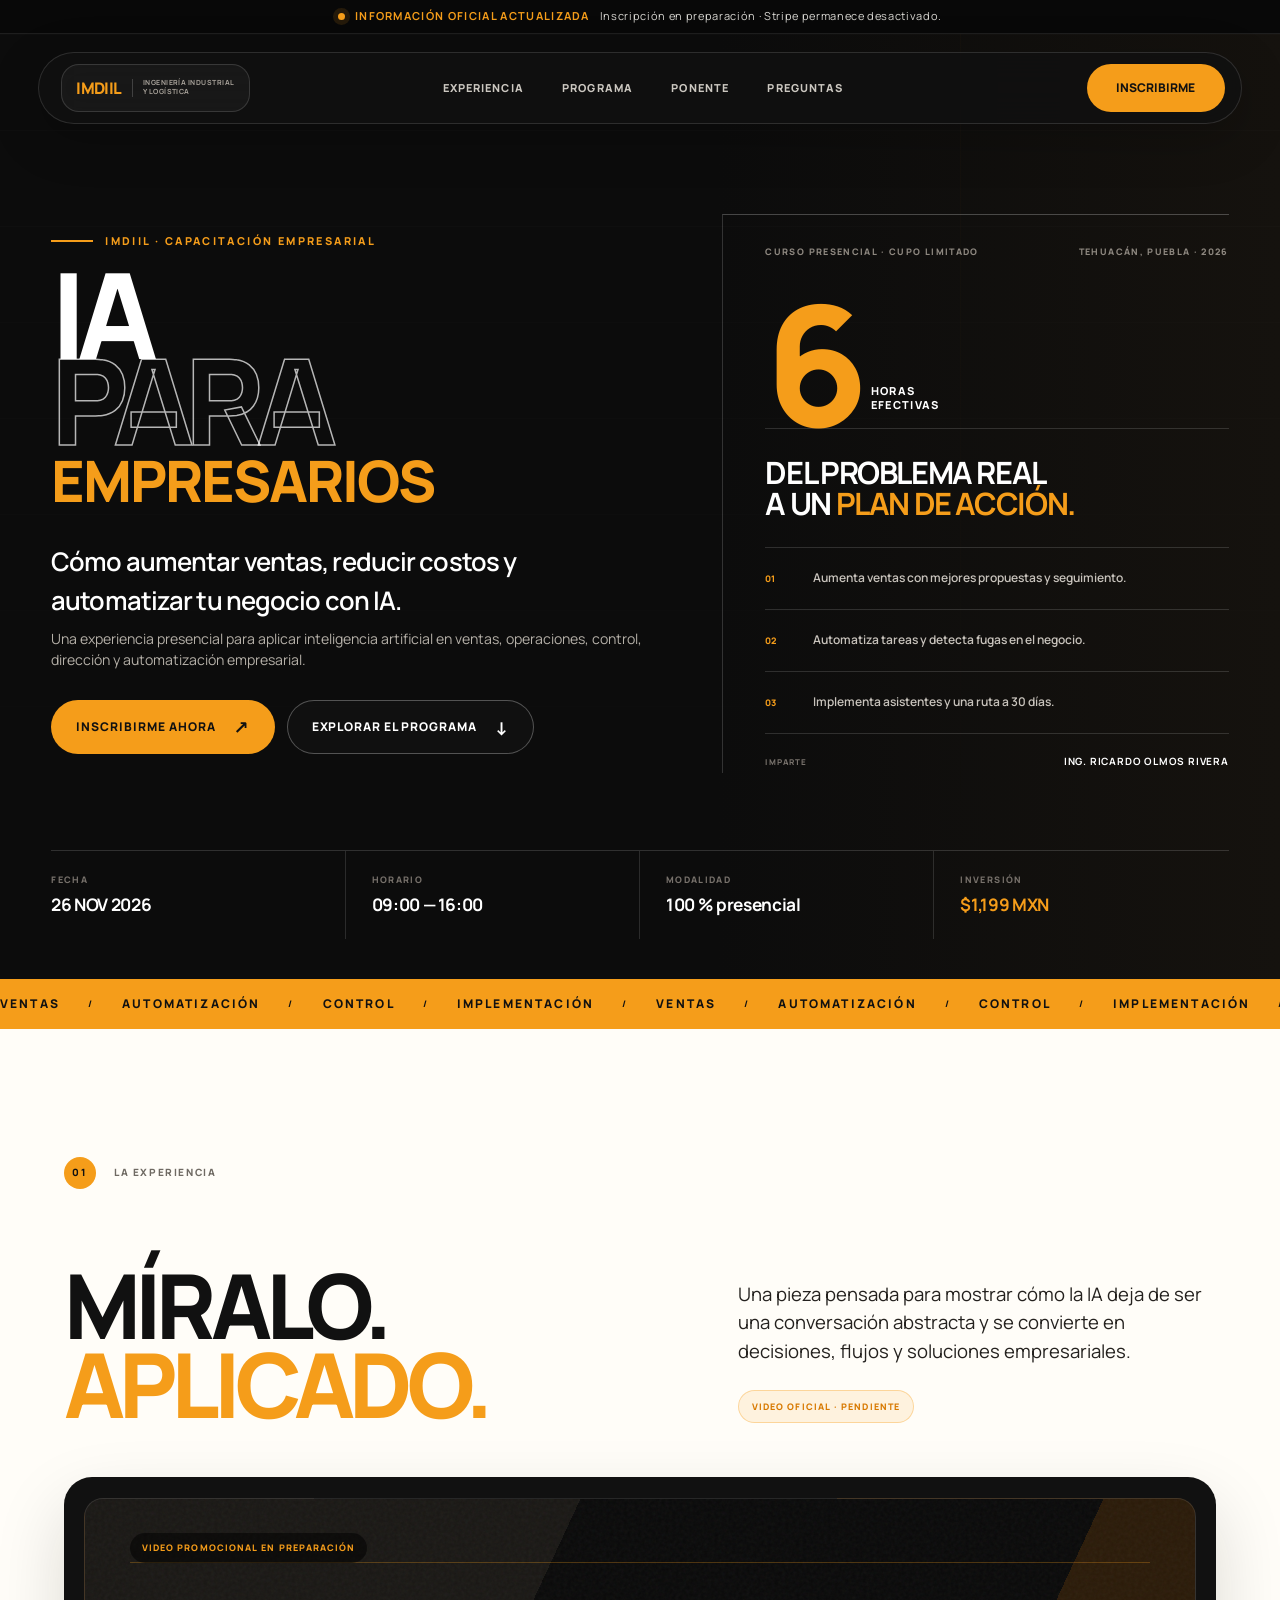
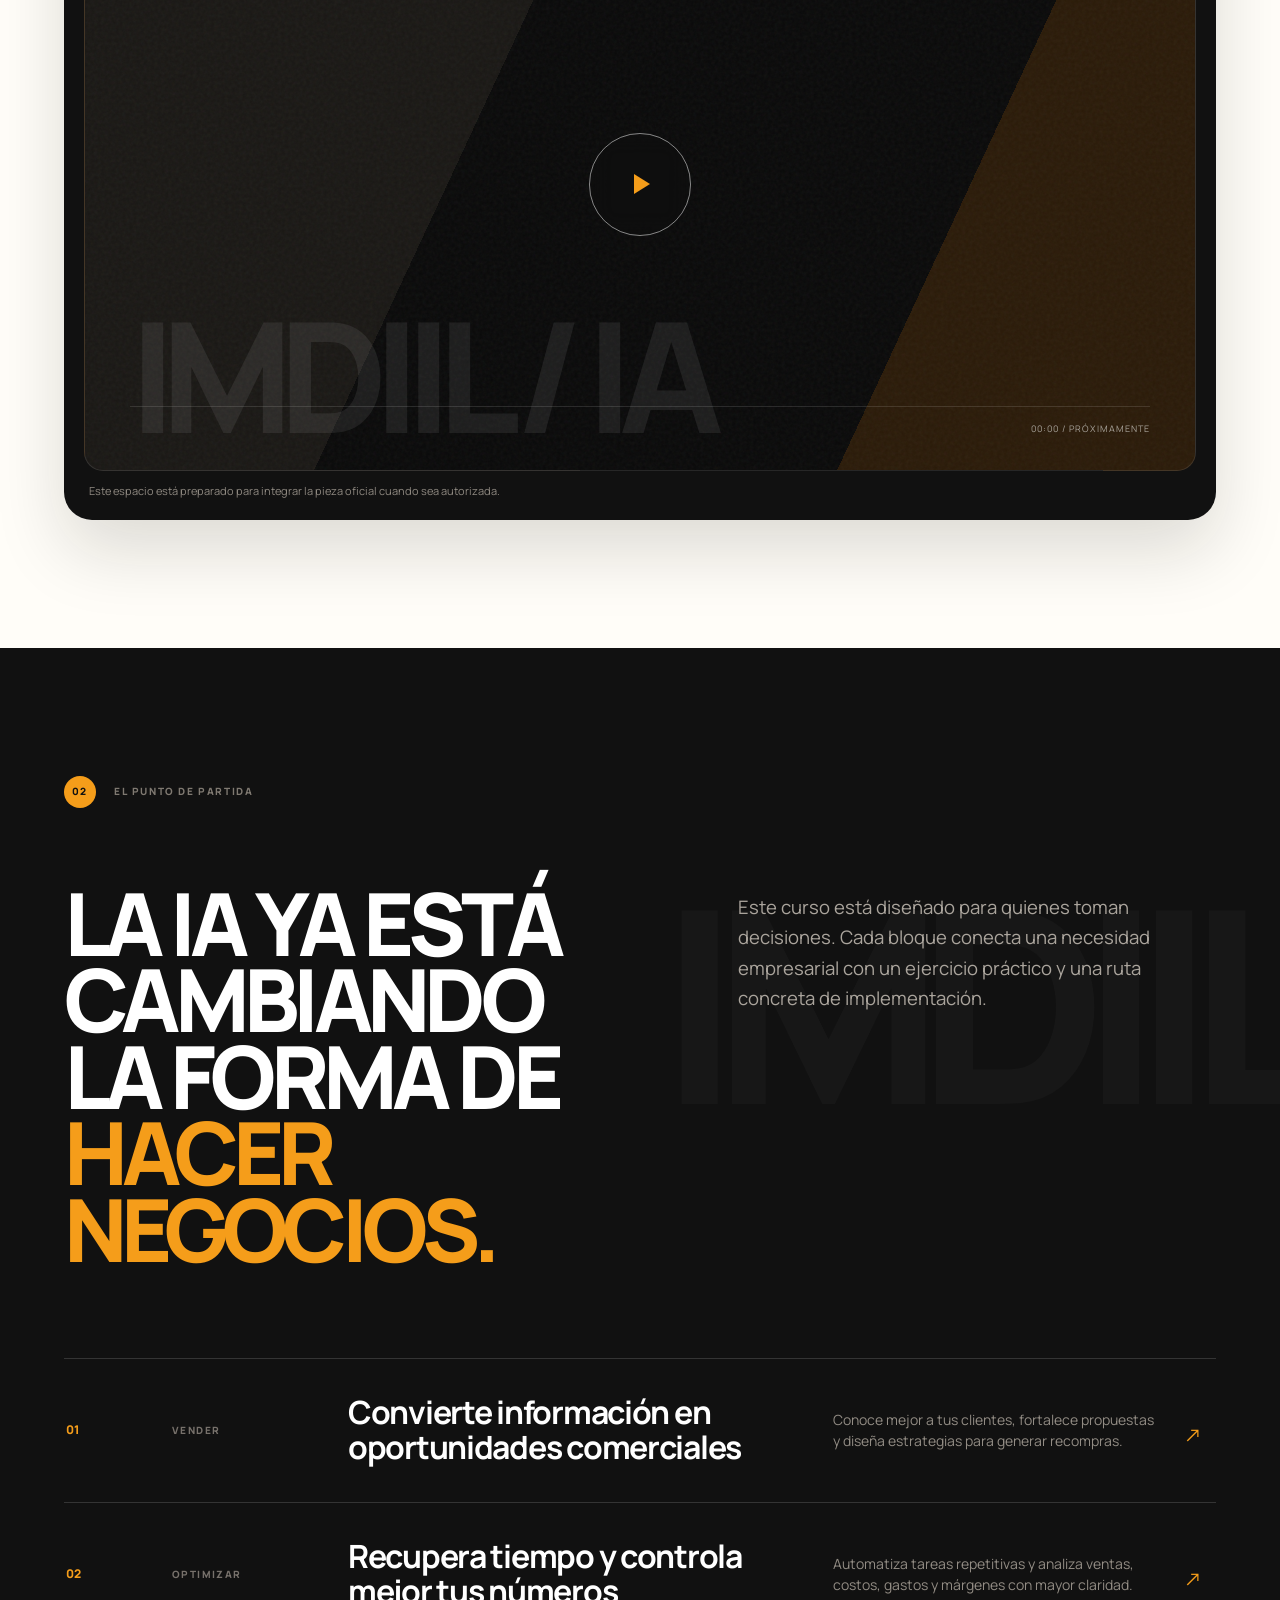
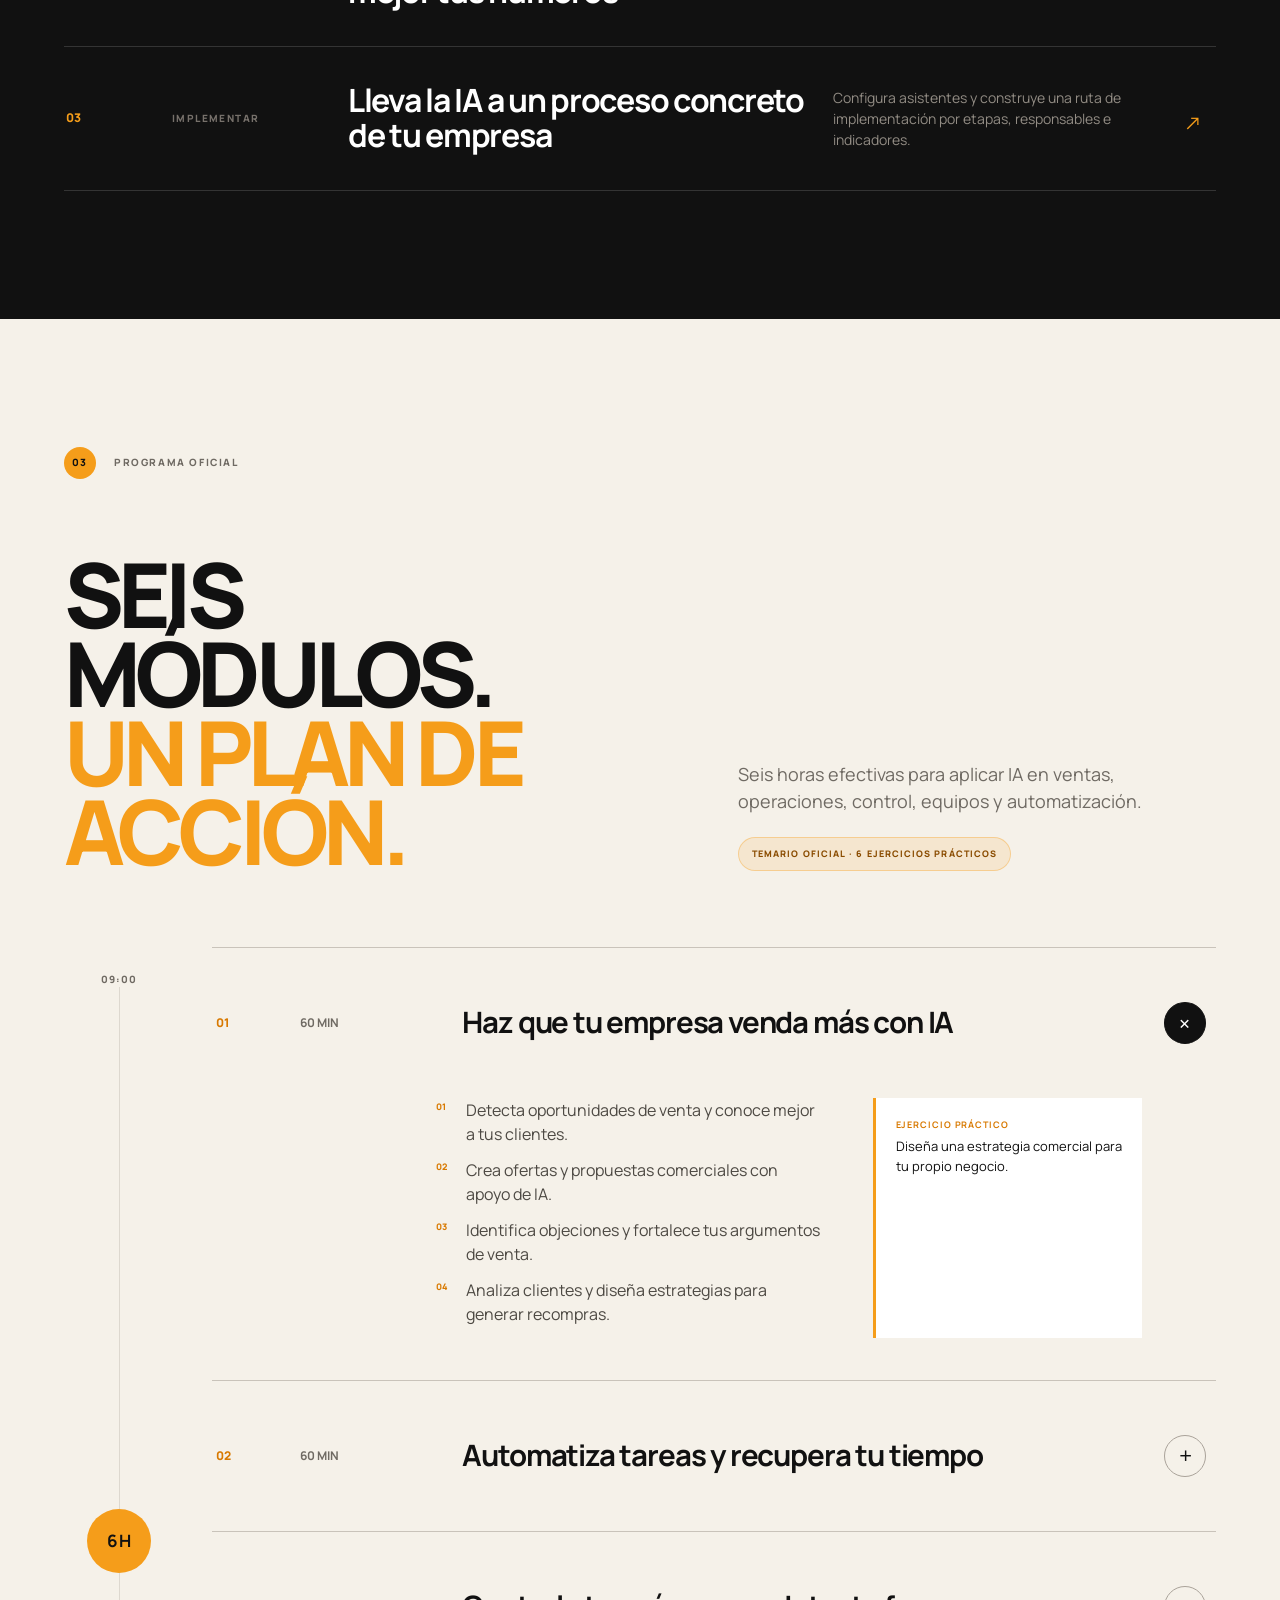
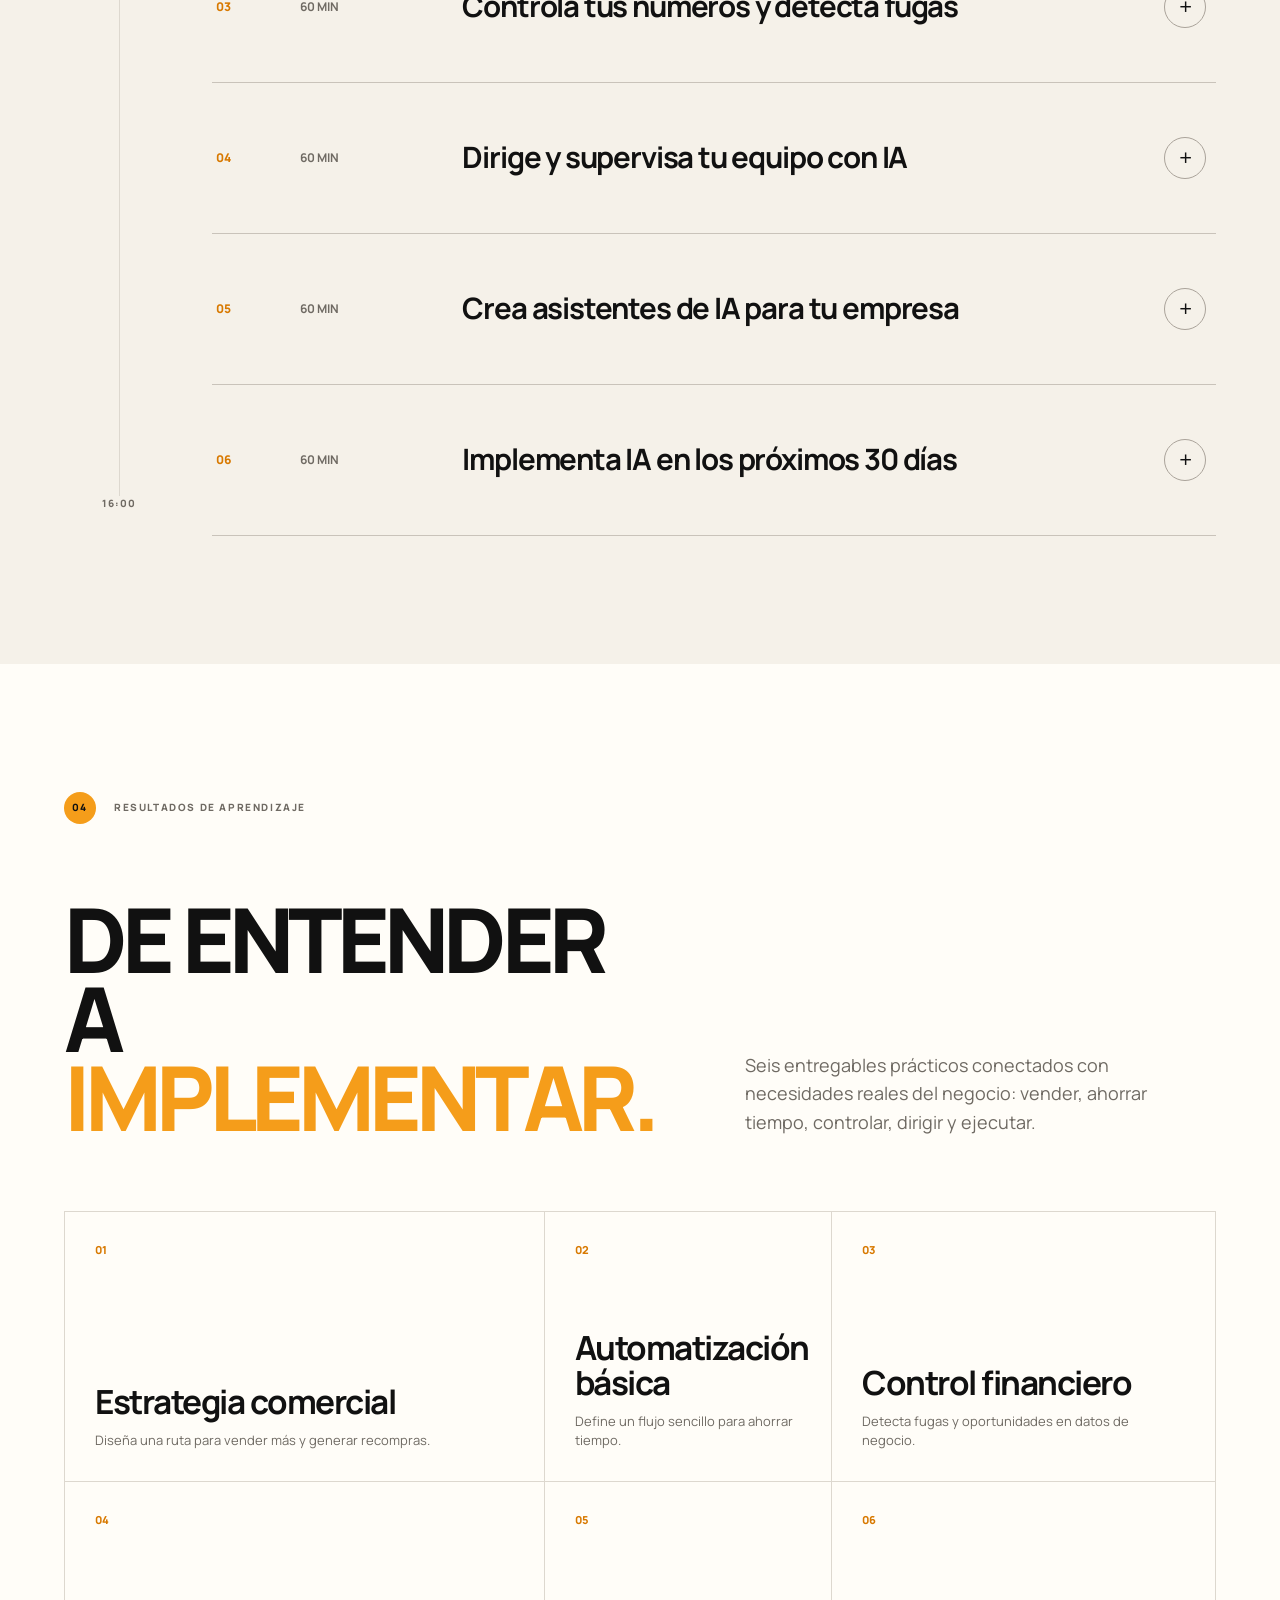
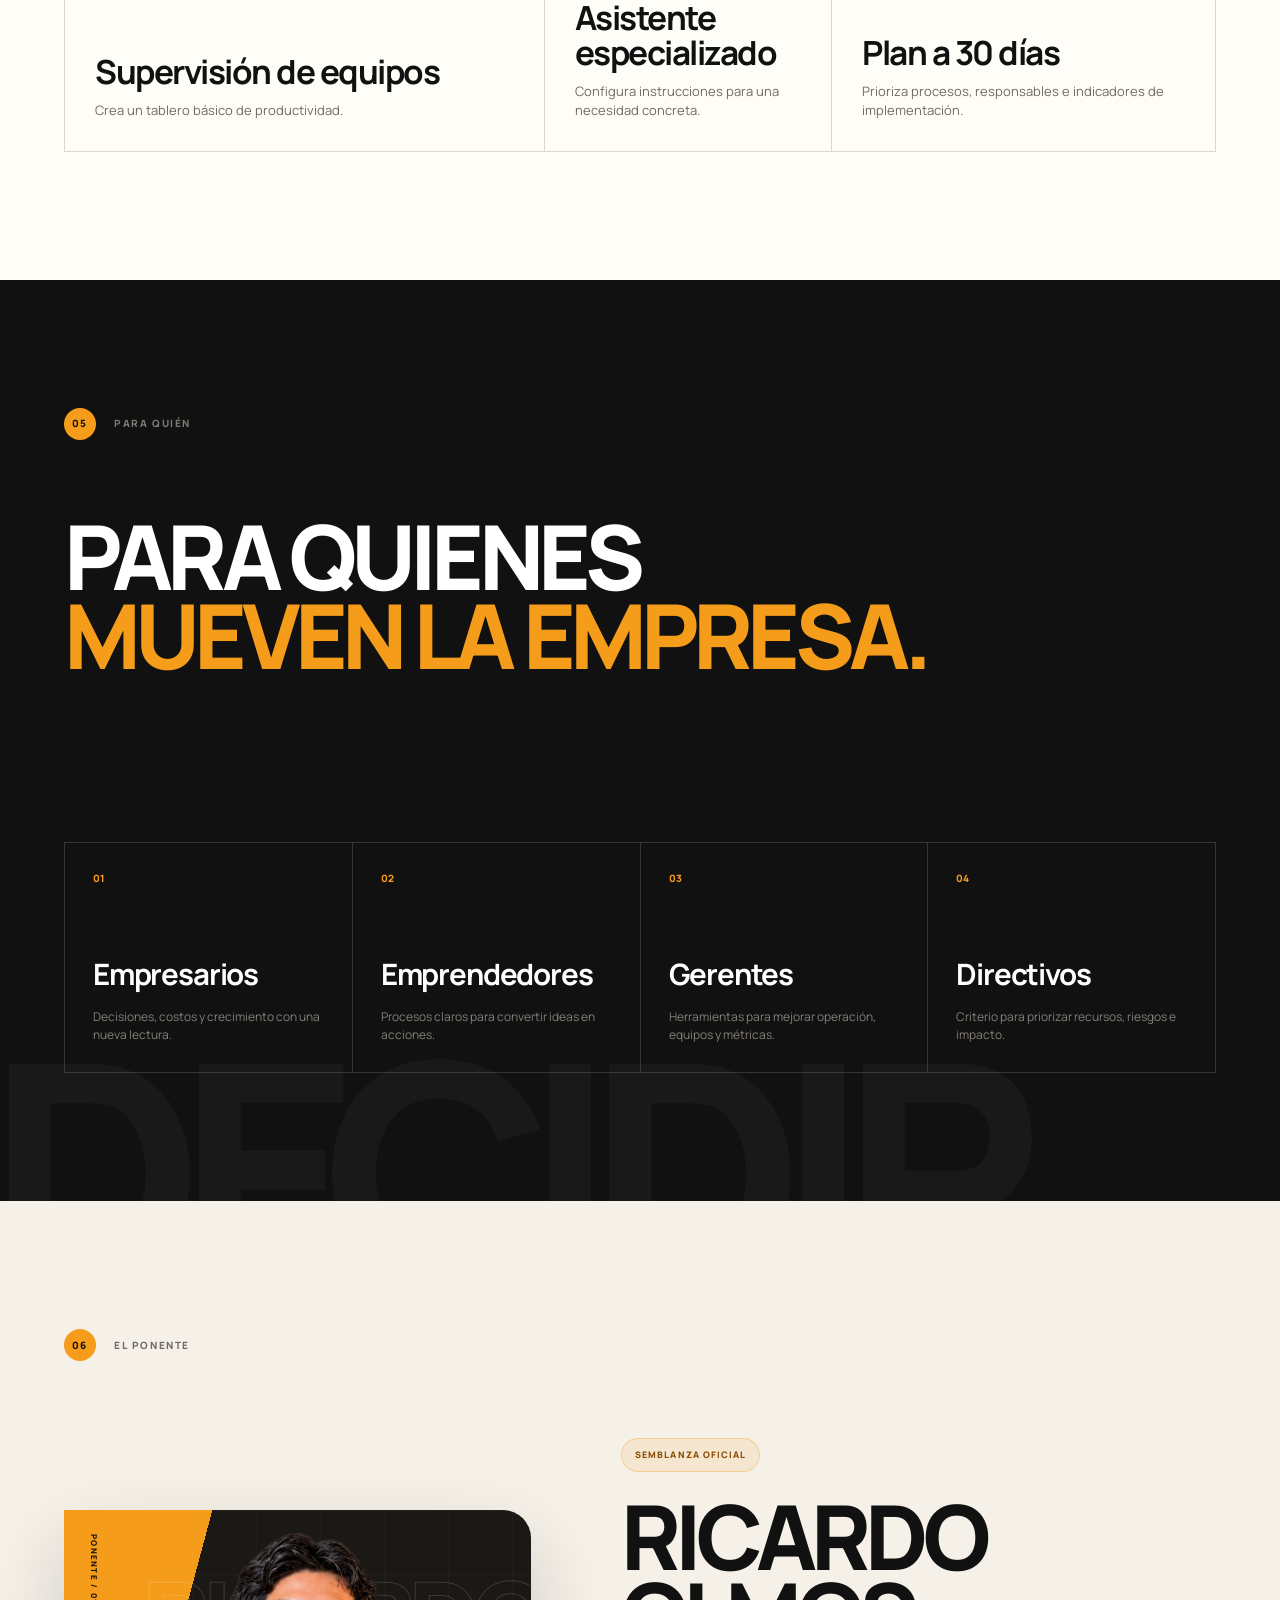
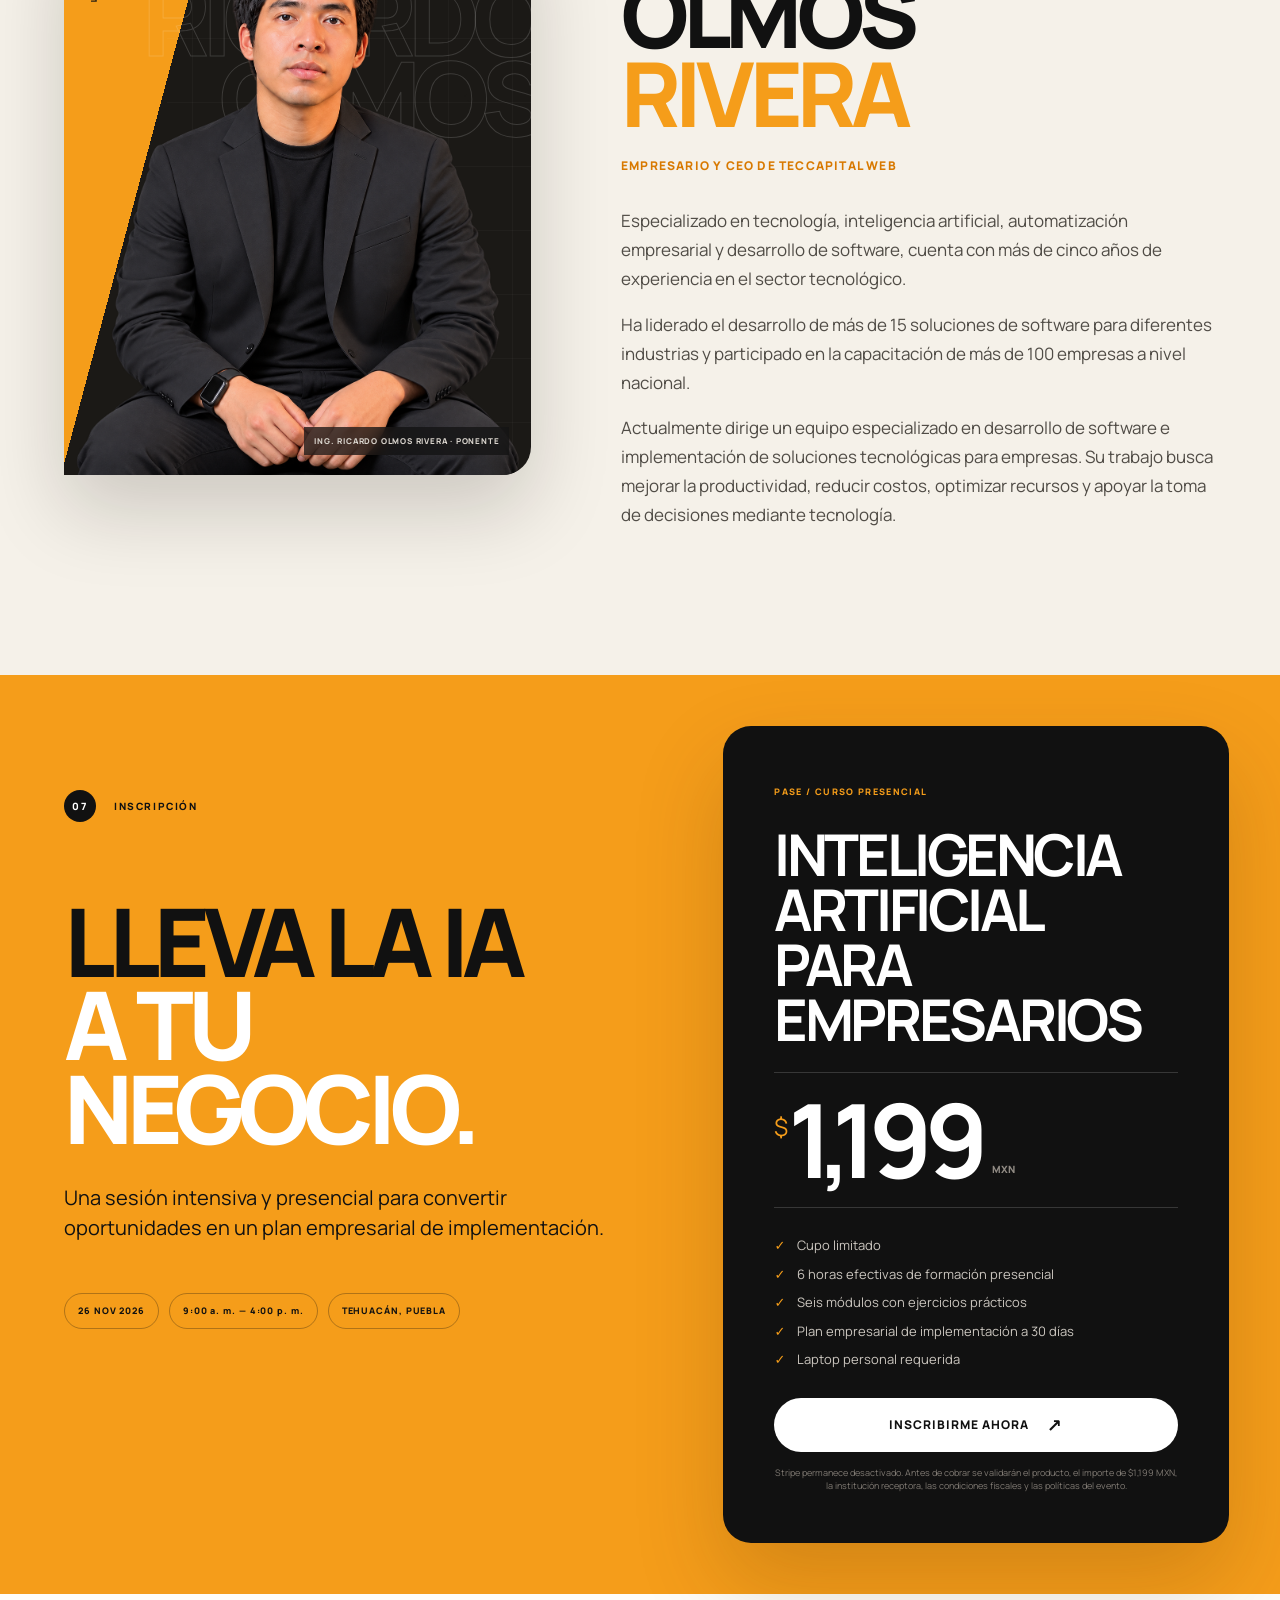
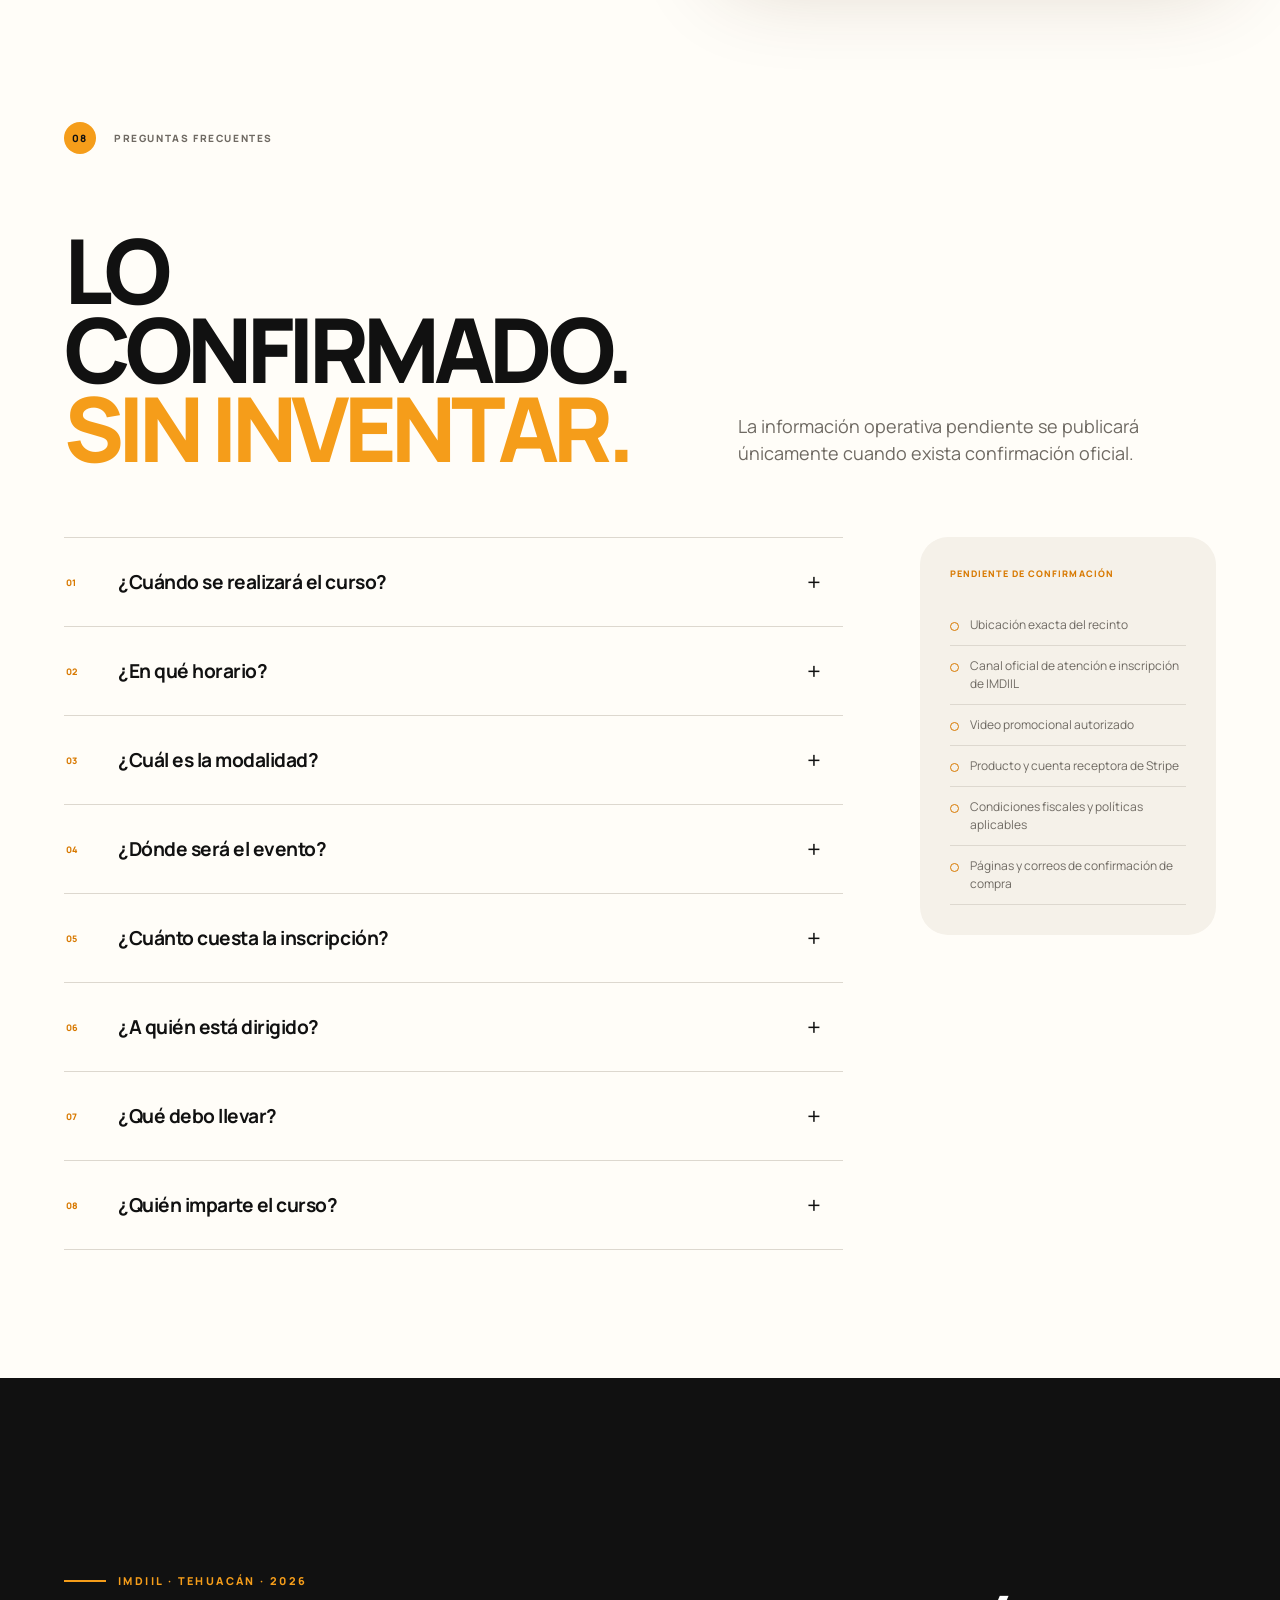
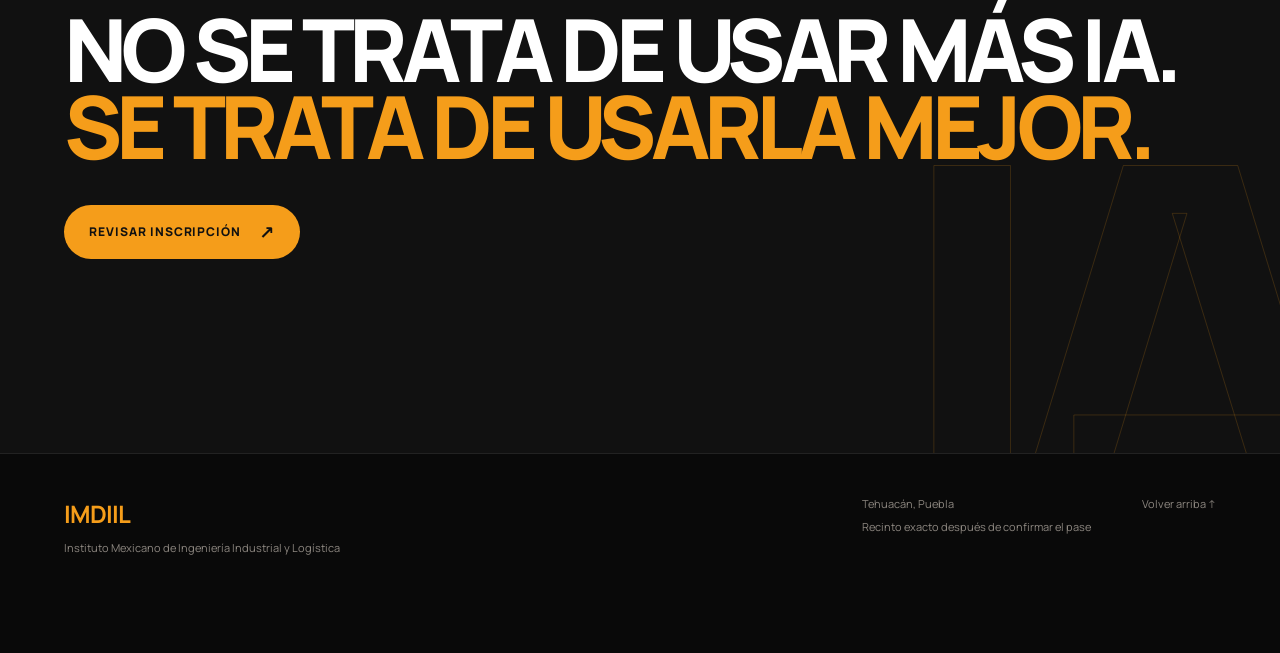
==== ia/index.html @ 9f5b28be "Add IA para Empresarios landing" ====
<!doctype html>
<html lang="es-MX">
<head>
  <meta charset="utf-8">
  <meta name="viewport" content="width=device-width, initial-scale=1">
  <meta name="theme-color" content="#111111">
  <meta name="description" content="Curso presencial en Tehuacán para aumentar ventas, reducir costos y automatizar tu negocio con IA. 26 de noviembre de 2026.">
  <link rel="canonical" href="https://www.imdiil.com/ia/">
  <meta property="og:type" content="website">
  <meta property="og:url" content="https://www.imdiil.com/ia/">
  <meta property="og:title" content="Inteligencia Artificial para Empresarios | IMDIIL">
  <meta property="og:description" content="Curso presencial en Tehuacán. Jueves 26 de noviembre de 2026 · 9:00 a. m. a 4:00 p. m. · $1,199 MXN.">
  <meta property="og:image" content="https://www.imdiil.com/ia/assets/og-imdiil-ia.png">
  <meta property="og:image:width" content="1200">
  <meta property="og:image:height" content="630">
  <meta name="twitter:card" content="summary_large_image">
  <title>Inteligencia Artificial para Empresarios | IMDIIL</title>
  <link rel="icon" href="./assets/favicon.svg" type="image/svg+xml">
  <link rel="preconnect" href="https://fonts.googleapis.com">
  <link rel="preconnect" href="https://fonts.gstatic.com" crossorigin>
  <link href="https://fonts.googleapis.com/css2?family=Manrope:wght@400;500;600;700;800&display=swap" rel="stylesheet">
  <link rel="stylesheet" href="./styles.css">
  <script src="./site-config.js" defer></script>
  <script src="./app.js" defer></script>
</head>
<body>
  <a class="skip-link" href="#main">Saltar al contenido</a>
  <div class="scroll-progress" aria-hidden="true"><span id="scrollProgress"></span></div>

  <div class="review-bar" role="status">
    <span class="status-dot" aria-hidden="true"></span>
    <strong id="reviewLabel">Información oficial actualizada</strong>
    <span id="reviewNote">Inscripción en preparación · Stripe permanece desactivado.</span>
  </div>

  <header class="site-header" id="inicio">
    <a class="brand" href="#inicio" aria-label="IMDIIL, inicio">
      <span class="brand-name" id="brandName">IMDIIL</span>
      <span class="brand-subtitle">Ingeniería industrial<br>y logística</span>
    </a>
    <button class="menu-toggle" id="menuToggle" type="button" aria-expanded="false" aria-controls="siteNav">
      <span>Menú</span><i aria-hidden="true"></i>
    </button>
    <nav class="site-nav" id="siteNav" aria-label="Navegación principal">
      <a href="#experiencia">Experiencia</a>
      <a href="#programa">Programa</a>
      <a href="#ponente">Ponente</a>
      <a href="#preguntas">Preguntas</a>
    </nav>
    <button class="header-cta checkout-trigger" type="button">Inscribirme</button>
  </header>

  <main id="main">
    <section class="hero section-dark" aria-labelledby="heroTitle">
      <div class="hero-copy reveal">
        <p class="eyebrow" id="heroEyebrow">IMDIIL · CAPACITACIÓN EMPRESARIAL</p>
        <h1 id="heroTitle"><span class="hero-solid">IA</span><span class="hero-outline">PARA</span><span class="hero-accent">EMPRESARIOS</span></h1>
        <p class="hero-tagline" id="heroTagline">Cómo aumentar ventas, reducir costos y automatizar tu negocio con IA.</p>
        <p class="hero-description" id="heroDescription"></p>
        <div class="hero-actions">
          <button class="button button-primary checkout-trigger" type="button">Inscribirme ahora <span aria-hidden="true">↗</span></button>
          <a class="button button-ghost" href="#programa">Explorar el programa <span aria-hidden="true">↓</span></a>
        </div>
      </div>

      <aside class="hero-editorial reveal" data-delay="2" aria-labelledby="heroEditorialTitle">
        <div class="editorial-topline"><span>CURSO PRESENCIAL · CUPO LIMITADO</span><span>TEHUACÁN · 2026</span></div>
        <div class="editorial-duration"><strong>6</strong><span>HORAS<br>EFECTIVAS</span></div>
        <h2 id="heroEditorialTitle">DEL PROBLEMA REAL<br>A UN <em>PLAN DE ACCIÓN.</em></h2>
        <ol class="editorial-benefits">
          <li><span>01</span><strong>Aumenta ventas con mejores propuestas y seguimiento.</strong></li>
          <li><span>02</span><strong>Automatiza tareas y detecta fugas en el negocio.</strong></li>
          <li><span>03</span><strong>Implementa asistentes y una ruta a 30 días.</strong></li>
        </ol>
        <div class="editorial-byline"><span>IMPARTE</span><strong>ING. RICARDO OLMOS RIVERA</strong></div>
      </aside>

      <div class="hero-meta reveal" data-delay="3">
        <div><span>FECHA</span><strong id="metaDate">26 NOV 2026</strong></div>
        <div><span>HORARIO</span><strong id="metaSchedule">09:00 — 16:00</strong></div>
        <div><span>MODALIDAD</span><strong id="metaModality">100 % PRESENCIAL</strong></div>
        <div class="meta-price"><span>INVERSIÓN</span><strong id="metaPrice">$1,199 MXN</strong></div>
      </div>
    </section>

    <div class="marquee" aria-label="Conceptos del curso">
      <div class="marquee-track" aria-hidden="true">
        <span>VENTAS</span><i>/</i><span>AUTOMATIZACIÓN</span><i>/</i><span>CONTROL</span><i>/</i><span>IMPLEMENTACIÓN</span><i>/</i><span>VENTAS</span><i>/</i><span>AUTOMATIZACIÓN</span><i>/</i><span>CONTROL</span><i>/</i><span>IMPLEMENTACIÓN</span><i>/</i>
      </div>
    </div>

    <section class="video-section section-light" id="experiencia" aria-labelledby="videoTitle">
      <div class="section-kicker reveal"><span>01</span><p>LA EXPERIENCIA</p></div>
      <div class="video-intro reveal">
        <h2 id="videoTitle">MÍRALO.<br><em>APLICADO.</em></h2>
        <div>
          <p class="lead">Una pieza pensada para mostrar cómo la IA deja de ser una conversación abstracta y se convierte en decisiones, flujos y soluciones empresariales.</p>
          <span class="provisional-pill">VIDEO OFICIAL · PENDIENTE</span>
        </div>
      </div>
      <div class="video-frame reveal" data-delay="1">
        <button class="video-poster" id="videoButton" type="button" aria-describedby="videoDescription">
          <span class="video-noise" aria-hidden="true"></span>
          <span class="video-word" aria-hidden="true">IMDIIL / IA</span>
          <span class="play-button" aria-hidden="true"><i></i></span>
          <span class="video-state" id="videoState">Video promocional en preparación</span>
          <span class="video-corner">00:00 / PRÓXIMAMENTE</span>
        </button>
        <p id="videoDescription">El video promocional todavía no está disponible. El reproductor está preparado para integrar la fuente oficial.</p>
      </div>
    </section>

    <section class="manifesto section-dark" aria-labelledby="manifestoTitle">
      <div class="section-kicker reveal"><span>02</span><p>EL PUNTO DE PARTIDA</p></div>
      <div class="manifesto-grid">
        <h2 class="reveal" id="manifestoTitle">LA IA YA ESTÁ CAMBIANDO<br>LA FORMA DE <em>HACER NEGOCIOS.</em></h2>
        <p class="reveal" data-delay="1">Este curso está diseñado para quienes toman decisiones. Cada bloque conecta una necesidad empresarial con un ejercicio práctico y una ruta concreta de implementación.</p>
      </div>
      <div class="value-rows" id="valueRows"></div>
    </section>

    <section class="program-section section-paper" id="programa" aria-labelledby="programTitle">
      <div class="section-kicker reveal"><span>03</span><p>PROGRAMA OFICIAL</p></div>
      <div class="program-heading reveal">
        <h2 id="programTitle">SEIS MÓDULOS.<br><em>UN PLAN DE ACCIÓN.</em></h2>
        <div>
          <p>Seis horas efectivas para aplicar IA en ventas, operaciones, control, equipos y automatización.</p>
          <span class="provisional-pill dark">TEMARIO OFICIAL · 6 EJERCICIOS PRÁCTICOS</span>
        </div>
      </div>
      <div class="program-layout">
        <aside class="program-rail reveal" aria-label="Horario y duración del curso">
          <span>09:00</span><i></i><b>6H</b><i></i><span>16:00</span>
        </aside>
        <div class="program-list" id="programList"></div>
      </div>
    </section>

    <section class="outcomes section-light" aria-labelledby="outcomesTitle">
      <div class="section-kicker reveal"><span>04</span><p>RESULTADOS DE APRENDIZAJE</p></div>
      <div class="outcomes-heading reveal">
        <h2 id="outcomesTitle">DE ENTENDER<br>A <em>IMPLEMENTAR.</em></h2>
        <p>Seis entregables prácticos conectados con necesidades reales del negocio: vender, ahorrar tiempo, controlar, dirigir y ejecutar.</p>
      </div>
      <div class="outcome-track" id="outcomeTrack" aria-label="Resultados de aprendizaje"></div>
    </section>

    <section class="audience section-dark" aria-labelledby="audienceTitle">
      <div class="audience-watermark" aria-hidden="true">DECIDIR</div>
      <div class="section-kicker reveal"><span>05</span><p>PARA QUIÉN</p></div>
      <h2 class="reveal" id="audienceTitle">PARA QUIENES<br><em>MUEVEN LA EMPRESA.</em></h2>
      <p class="audience-copy reveal">Una experiencia presencial para quienes dirigen, emprenden, administran o hacen crecer un negocio.</p>
      <div class="audience-grid" id="audienceGrid"></div>
    </section>

    <section class="speaker section-paper" id="ponente" aria-labelledby="speakerName">
      <div class="section-kicker reveal"><span>06</span><p>EL PONENTE</p></div>
      <div class="speaker-layout">
        <figure class="speaker-portrait reveal">
          <div class="portrait-grid" aria-hidden="true"></div>
          <span class="speaker-watermark" aria-hidden="true">RICARDO<br>OLMOS</span>
          <img id="speakerPhoto" src="./assets/ricardo-olmos-rivera.png" alt="Ing. Ricardo Olmos Rivera" width="1141" height="1379" loading="lazy" decoding="async">
          <figcaption>ING. RICARDO OLMOS RIVERA · PONENTE</figcaption>
        </figure>
        <div class="speaker-copy reveal" data-delay="1">
          <span class="provisional-pill dark">SEMBLANZA OFICIAL</span>
          <h2 id="speakerName">ING. RICARDO<br><em>OLMOS RIVERA</em></h2>
          <p class="speaker-role" id="speakerRole">Empresario y CEO de Teccapital Web</p>
          <div id="speakerBio"></div>
          <p class="disclaimer" id="speakerDisclaimer" hidden></p>
        </div>
      </div>
    </section>

    <section class="enrollment" id="inscripcion" aria-labelledby="enrollmentTitle">
      <div class="enrollment-copy reveal">
        <div class="section-kicker inverse"><span>07</span><p>INSCRIPCIÓN</p></div>
        <h2 id="enrollmentTitle">LLEVA LA IA<br><em>A TU NEGOCIO.</em></h2>
        <p>Una sesión intensiva y presencial para convertir oportunidades en un plan empresarial de implementación.</p>
        <div class="enrollment-meta">
          <span id="enrollDate">26 NOV 2026</span><span id="enrollTime">9:00 A. M. — 4:00 P. M.</span><span id="enrollLocation">TEHUACÁN, PUEBLA</span>
        </div>
      </div>
      <div class="ticket reveal" data-delay="1">
        <span class="ticket-label">PASE / CURSO PRESENCIAL</span>
        <h3>INTELIGENCIA ARTIFICIAL<br>PARA EMPRESARIOS</h3>
        <div class="ticket-price"><sup>$</sup><strong id="ticketPrice">1,199</strong><span>MXN</span></div>
        <ul id="ticketBenefits">
          <li>Cupo limitado</li>
          <li>6 horas efectivas de formación presencial</li>
          <li>Seis módulos con ejercicios prácticos</li>
          <li>Plan empresarial de implementación a 30 días</li>
          <li>Laptop personal requerida</li>
        </ul>
        <button class="button ticket-button checkout-trigger" type="button">Inscribirme ahora <span aria-hidden="true">↗</span></button>
        <p id="checkoutNotice">Stripe permanece desactivado. Esta página no realiza cobros.</p>
      </div>
    </section>

    <section class="faq-section section-light" id="preguntas" aria-labelledby="faqTitle">
      <div class="section-kicker reveal"><span>08</span><p>PREGUNTAS FRECUENTES</p></div>
      <div class="faq-heading reveal">
        <h2 id="faqTitle">LO CONFIRMADO.<br><em>SIN INVENTAR.</em></h2>
        <p>La información operativa pendiente se publicará únicamente cuando exista confirmación oficial.</p>
      </div>
      <div class="faq-layout">
        <div class="faq-list" id="faqList"></div>
        <aside class="pending-panel reveal">
          <span class="pending-title">PENDIENTE DE CONFIRMACIÓN</span>
          <ul id="pendingList"></ul>
        </aside>
      </div>
    </section>

    <section class="closing section-dark" aria-labelledby="closingTitle">
      <div class="closing-mark" aria-hidden="true">IA</div>
      <p class="eyebrow reveal">IMDIIL · TEHUACÁN · 2026</p>
      <h2 class="reveal" id="closingTitle">NO SE TRATA DE USAR MÁS IA.<br><em>SE TRATA DE USARLA MEJOR.</em></h2>
      <button class="button button-primary checkout-trigger reveal" type="button">Revisar inscripción <span aria-hidden="true">↗</span></button>
    </section>
  </main>

  <footer class="site-footer">
    <div class="footer-brand">
      <strong>IMDIIL</strong>
      <p>Instituto Mexicano de Ingeniería Industrial y Logística</p>
    </div>
    <div class="footer-links">
      <span id="contactLocation">Tehuacán, Puebla</span>
      <span id="venueNote">Recinto exacto después de confirmar el pase</span>
    </div>
    <a href="#inicio">Volver arriba ↑</a>
  </footer>

  <button class="mobile-cta checkout-trigger" type="button"><span>IA PARA EMPRESARIOS</span><strong><span id="mobilePrice">$1,199</span> · INSCRIBIRME</strong></button>

  <div class="toast" id="toast" role="status" aria-live="polite" aria-atomic="true">
    <button type="button" id="toastClose" aria-label="Cerrar aviso">×</button>
    <strong>Inscripción en preparación</strong>
    <p id="toastText"></p>
  </div>

  <script type="application/ld+json" id="structuredData"></script>
</body>
</html>
---- ia/styles.css ----
:root {
  --orange: #f59d1a;
  --orange-deep: #d87900;
  --amber: #ffb338;
  --ink: #111111;
  --graphite: #24211e;
  --muted: #6f6a63;
  --ivory: #fffdf8;
  --paper: #f5f1e9;
  --line: #ddd8cf;
  --white: #ffffff;
  --radius: 28px;
  --header-h: 72px;
  --ease: cubic-bezier(.22, 1, .36, 1);
}

* { box-sizing: border-box; }
html { scroll-behavior: smooth; background: var(--ink); }
body { margin: 0; color: var(--ink); background: var(--ivory); font-family: "Manrope", system-ui, sans-serif; font-size: 16px; line-height: 1.5; overflow-x: hidden; }
body.menu-open { overflow: hidden; }
button, a { -webkit-tap-highlight-color: transparent; }
button { font: inherit; }
a { color: inherit; text-decoration: none; }
img { display: block; max-width: 100%; }
::selection { color: var(--ink); background: var(--orange); }

.skip-link { position: fixed; z-index: 1000; top: 10px; left: 10px; padding: 12px 16px; color: var(--ink); background: var(--white); transform: translateY(-160%); transition: transform .2s; }
.skip-link:focus { transform: translateY(0); }
.scroll-progress { position: fixed; z-index: 990; inset: 0 0 auto; height: 3px; background: transparent; }
.scroll-progress span { display: block; width: 0; height: 100%; background: var(--orange); }
.review-bar { min-height: 34px; padding: 8px 4vw; display: flex; align-items: center; justify-content: center; gap: 10px; color: #d9d7d2; background: #080808; border-bottom: 1px solid rgba(255,255,255,.09); font-size: 11px; letter-spacing: .06em; text-align: center; }
.review-bar strong { color: var(--orange); text-transform: uppercase; letter-spacing: .12em; }
.status-dot { width: 7px; height: 7px; border-radius: 50%; background: var(--orange); box-shadow: 0 0 0 5px rgba(245,157,26,.12); }

.site-header { position: absolute; z-index: 100; top: 52px; left: 3vw; right: 3vw; height: var(--header-h); padding: 0 16px 0 22px; display: grid; grid-template-columns: 1fr auto 1fr; align-items: center; color: var(--white); background: rgba(17,17,17,.82); border: 1px solid rgba(255,255,255,.13); border-radius: 999px; backdrop-filter: blur(22px); box-shadow: 0 14px 50px rgba(0,0,0,.22); }
.site-header.is-fixed { position: fixed; top: 14px; animation: headerIn .5s var(--ease); }
@keyframes headerIn { from { opacity: 0; transform: translateY(-18px); } }
.brand { width: max-content; min-width: 174px; height: 48px; padding: 6px 14px; display: flex; align-items: center; gap: 10px; border: 1px solid rgba(255,255,255,.14); border-radius: 18px; background: rgba(255,255,255,.04); }
.brand-name { color: var(--orange); font-size: 16px; font-weight: 800; letter-spacing: -.04em; }
.brand-subtitle { padding-left: 10px; color: #aaa49c; border-left: 1px solid rgba(255,255,255,.18); font-size: 7px; font-weight: 700; line-height: 1.25; letter-spacing: .07em; text-transform: uppercase; }
.site-nav { display: flex; align-items: center; gap: clamp(18px, 3vw, 44px); }
.site-nav a { position: relative; padding: 9px 0; color: #cbc7c0; font-size: 11px; font-weight: 800; letter-spacing: .1em; text-transform: uppercase; }
.site-nav a::after { content: ""; position: absolute; left: 0; right: 100%; bottom: 4px; height: 1px; background: var(--orange); transition: right .35s var(--ease); }
.site-nav a:hover, .site-nav a:focus-visible { color: var(--white); }
.site-nav a:hover::after, .site-nav a:focus-visible::after { right: 0; }
.header-cta { justify-self: end; min-width: 138px; height: 48px; padding: 0 22px; color: var(--ink); background: var(--orange); border: 0; border-radius: 999px; font-size: 12px; font-weight: 800; text-transform: uppercase; cursor: pointer; transition: transform .25s var(--ease), background .25s; }
.header-cta:hover { transform: scale(1.04); background: var(--amber); }
.menu-toggle { display: none; }

.section-dark { color: var(--white); background: var(--ink); }
.section-light { background: var(--ivory); }
.section-paper { background: var(--paper); }
.hero { position: relative; min-height: 100svh; padding: 180px 4vw 40px; display: grid; grid-template-columns: minmax(0, 1.08fr) minmax(430px, .92fr); align-items: center; gap: clamp(42px, 6vw, 110px); isolation: isolate; overflow: hidden; }
.hero::before { content: ""; position: absolute; z-index: -2; inset: 0; background: linear-gradient(90deg, #0c0c0c 0 56%, #15120e 100%); }
.hero::after { content: ""; position: absolute; z-index: -1; inset: 0; opacity: .26; background-image: linear-gradient(90deg, transparent 0 75%, rgba(245,157,26,.08) 75% 75.1%, transparent 75.1%), linear-gradient(rgba(255,255,255,.06) 1px, transparent 1px); background-size: 100% 100%, 100% 96px; mask-image: linear-gradient(to bottom, black 10%, transparent 96%); }
.portrait-grid { position: absolute; inset: 0; z-index: -2; opacity: .2; background-image: linear-gradient(rgba(255,255,255,.12) 1px, transparent 1px), linear-gradient(90deg, rgba(255,255,255,.12) 1px, transparent 1px); background-size: 64px 64px; }
.hero-copy { position: relative; z-index: 2; max-width: 850px; }
.eyebrow { margin: 0 0 22px; color: var(--orange); font-size: clamp(10px, .85vw, 13px); font-weight: 800; letter-spacing: .22em; text-transform: uppercase; }
.eyebrow::before { content: ""; display: inline-block; width: 42px; height: 2px; margin: 0 12px 3px 0; background: currentColor; }
.hero h1 { margin: 0; display: flex; flex-direction: column; font-size: clamp(70px, 9.3vw, 156px); font-weight: 800; line-height: .72; letter-spacing: -.075em; }
.hero h1 span { display: block; }
.hero-solid { color: var(--white); }
.hero-outline { color: transparent; -webkit-text-stroke: 1.5px rgba(255,255,255,.7); }
.hero-accent { margin-top: .17em; color: var(--orange); font-size: .48em; line-height: 1; letter-spacing: -.035em; }
.hero-tagline { max-width: 630px; margin: 34px 0 8px; color: var(--white); font-size: clamp(20px, 2vw, 32px); font-weight: 600; letter-spacing: -.035em; }
.hero-description { max-width: 620px; margin: 0; color: #b5b0a8; font-size: clamp(14px, 1.1vw, 18px); }
.hero-actions { margin-top: 30px; display: flex; flex-wrap: wrap; gap: 12px; }
.button { min-height: 54px; padding: 0 24px; display: inline-flex; align-items: center; justify-content: center; gap: 18px; border: 1px solid transparent; border-radius: 999px; font-size: 12px; font-weight: 800; letter-spacing: .08em; text-transform: uppercase; cursor: pointer; transition: transform .3s var(--ease), background .3s, color .3s, border .3s; }
.button:hover { transform: translateY(-3px); }
.button span { font-size: 18px; line-height: 1; }
.button-primary { color: var(--ink); background: var(--orange); }
.button-primary:hover { background: var(--amber); }
.button-ghost { color: var(--white); background: rgba(255,255,255,.02); border-color: rgba(255,255,255,.28); }
.button-ghost:hover { color: var(--ink); background: var(--white); }

.hero-editorial { position: relative; width: min(100%, 620px); padding: 30px 0 0 42px; justify-self: end; align-self: end; border-top: 1px solid rgba(255,255,255,.24); border-left: 1px solid rgba(255,255,255,.16); }
.editorial-topline { display: flex; justify-content: space-between; gap: 20px; color: #8e8880; font-size: 9px; font-weight: 800; letter-spacing: .15em; }
.editorial-duration { min-height: 170px; display: flex; align-items: flex-end; gap: 18px; border-bottom: 1px solid rgba(255,255,255,.14); }
.editorial-duration strong { color: var(--orange); font-size: clamp(120px, 13vw, 210px); font-weight: 800; line-height: .78; letter-spacing: -.1em; }
.editorial-duration span { margin-bottom: 16px; color: var(--white); font-size: 11px; font-weight: 800; line-height: 1.25; letter-spacing: .12em; }
.hero-editorial h2 { margin: 28px 0; font-size: clamp(25px, 2.4vw, 42px); line-height: 1.02; letter-spacing: -.045em; }
.hero-editorial h2 em { color: var(--orange); font-style: normal; }
.editorial-benefits { margin: 0; padding: 0; list-style: none; border-top: 1px solid rgba(255,255,255,.14); }
.editorial-benefits li { min-height: 62px; padding: 14px 0; display: grid; grid-template-columns: 36px 1fr; gap: 12px; align-items: center; border-bottom: 1px solid rgba(255,255,255,.14); }
.editorial-benefits span { color: var(--orange); font-size: 9px; font-weight: 800; }
.editorial-benefits strong { color: #c8c3bc; font-size: 12px; font-weight: 600; line-height: 1.4; }
.editorial-byline { padding: 20px 0 4px; display: flex; align-items: center; justify-content: space-between; gap: 20px; }
.editorial-byline span { color: #77716b; font-size: 8px; font-weight: 800; letter-spacing: .14em; }
.editorial-byline strong { color: var(--white); font-size: 10px; letter-spacing: .08em; text-align: right; }
.hero-meta { position: relative; z-index: 3; grid-column: 1 / -1; display: grid; grid-template-columns: repeat(4, 1fr); border-top: 1px solid rgba(255,255,255,.15); }
.hero-meta > div { min-height: 88px; padding: 22px 20px 0 0; border-right: 1px solid rgba(255,255,255,.13); }
.hero-meta > div:not(:first-child) { padding-left: 26px; }
.hero-meta span { display: block; margin-bottom: 6px; color: #77716b; font-size: 9px; font-weight: 800; letter-spacing: .15em; }
.hero-meta strong { font-size: clamp(14px, 1.35vw, 20px); letter-spacing: -.02em; }
.hero-meta .meta-price { border: 0; }
.hero-meta .meta-price strong { color: var(--orange); }

.marquee { padding: 16px 0; overflow: hidden; color: var(--ink); background: var(--orange); }
.marquee-track { width: max-content; display: flex; gap: 28px; align-items: center; animation: marquee 28s linear infinite; font-size: 12px; font-weight: 800; letter-spacing: .18em; white-space: nowrap; }
.marquee-track i { font-style: normal; font-size: 9px; }
@keyframes marquee { to { transform: translateX(-50%); } }

section:not(.hero) { padding: clamp(92px, 10vw, 160px) 5vw; }
.section-kicker { margin-bottom: clamp(46px, 6vw, 86px); display: flex; align-items: center; gap: 18px; color: var(--muted); font-size: 10px; font-weight: 800; letter-spacing: .16em; }
.section-kicker span { width: 32px; height: 32px; display: grid; place-items: center; color: var(--ink); background: var(--orange); border-radius: 50%; }
.section-kicker p { margin: 0; }
.section-dark .section-kicker { color: #7f7971; }
.section-dark .section-kicker span { color: var(--ink); }
.section-kicker.inverse { color: var(--ink); }
.section-kicker.inverse span { color: var(--white); background: var(--ink); }
.video-intro, .manifesto-grid, .program-heading, .outcomes-heading, .faq-heading { display: grid; grid-template-columns: 1.1fr .9fr; gap: 7vw; align-items: end; }
.video-intro h2, .manifesto h2, .program-heading h2, .outcomes-heading h2, .audience h2, .speaker-copy h2, .enrollment h2, .faq-heading h2, .closing h2 { margin: 0; font-size: clamp(48px, 7vw, 112px); font-weight: 800; line-height: .88; letter-spacing: -.065em; }
h2 em { color: var(--orange); font-style: normal; }
.lead { margin: 0 0 24px; color: var(--graphite); font-size: clamp(16px, 1.45vw, 22px); line-height: 1.55; }
.provisional-pill { display: inline-flex; padding: 9px 13px; color: var(--orange-deep); background: rgba(245,157,26,.11); border: 1px solid rgba(245,157,26,.35); border-radius: 999px; font-size: 9px; font-weight: 800; letter-spacing: .12em; }
.provisional-pill.dark { color: #8a4c00; background: rgba(245,157,26,.12); }
.video-frame { margin-top: 54px; padding: clamp(10px, 1.6vw, 22px); background: var(--ink); border-radius: var(--radius); box-shadow: 0 30px 70px rgba(22,17,11,.15); }
.video-poster { position: relative; width: 100%; aspect-ratio: 16/8.25; display: grid; place-items: center; overflow: hidden; color: var(--white); background: linear-gradient(115deg, #191714 0 36%, #090909 36% 74%, #2a1a08 74% 100%); border: 1px solid rgba(255,255,255,.12); border-radius: calc(var(--radius) - 9px); cursor: pointer; }
.video-poster::before { content: ""; position: absolute; inset: 11% 4%; border-top: 1px solid rgba(245,157,26,.28); border-bottom: 1px solid rgba(255,255,255,.12); }
.video-noise { position: absolute; inset: 0; opacity: .11; background-image: url("data:image/svg+xml,%3Csvg viewBox='0 0 180 180' xmlns='http://www.w3.org/2000/svg'%3E%3Cfilter id='n'%3E%3CfeTurbulence type='fractalNoise' baseFrequency='.9' numOctaves='4' stitchTiles='stitch'/%3E%3C/filter%3E%3Crect width='100%25' height='100%25' filter='url(%23n)' opacity='.5'/%3E%3C/svg%3E"); }
.video-word { position: absolute; left: 4%; bottom: 6%; color: rgba(255,255,255,.08); font-size: clamp(50px, 12vw, 190px); font-weight: 800; line-height: .8; letter-spacing: -.09em; }
.play-button { position: relative; z-index: 3; width: clamp(72px, 8vw, 112px); height: clamp(72px, 8vw, 112px); display: grid; place-items: center; border: 1px solid rgba(255,255,255,.5); border-radius: 50%; backdrop-filter: blur(12px); transition: transform .35s var(--ease), background .35s; }
.play-button i { width: 0; height: 0; margin-left: 5px; border-top: 10px solid transparent; border-bottom: 10px solid transparent; border-left: 16px solid var(--orange); }
.video-poster:hover .play-button, .video-poster:focus-visible .play-button { transform: scale(1.1); background: rgba(255,255,255,.1); }
.video-state { position: absolute; top: 6%; left: 4%; padding: 8px 12px; color: var(--orange); background: rgba(0,0,0,.52); border-radius: 999px; font-size: 9px; font-weight: 800; letter-spacing: .12em; text-transform: uppercase; }
.video-corner { position: absolute; right: 4%; bottom: 6%; color: #a8a39b; font-size: 9px; letter-spacing: .12em; }
.video-frame > p { margin: 12px 5px 0; color: #8f8981; font-size: 11px; }

.manifesto { position: relative; overflow: hidden; }
.manifesto::before { content: "IMDIIL"; position: absolute; right: -2vw; top: 12%; color: rgba(255,255,255,.025); font-size: 21vw; font-weight: 800; letter-spacing: -.1em; }
.manifesto-grid { position: relative; align-items: start; }
.manifesto-grid h2 { max-width: 1100px; font-size: clamp(46px, 6.8vw, 108px); }
.manifesto-grid p { max-width: 560px; margin: 7px 0 0; color: #aaa49c; font-size: clamp(16px, 1.45vw, 22px); line-height: 1.65; }
.value-rows { position: relative; margin-top: 90px; border-top: 1px solid rgba(255,255,255,.15); }
.value-row { min-height: 144px; padding: 28px 2px; display: grid; grid-template-columns: 80px 150px 1fr minmax(240px,.7fr) 34px; gap: 26px; align-items: center; border-bottom: 1px solid rgba(255,255,255,.15); transition: background .35s, padding .35s var(--ease); }
.value-row:hover { padding-left: 20px; padding-right: 20px; background: rgba(255,255,255,.04); }
.value-row .number { color: var(--orange); font-size: 12px; font-weight: 800; }
.value-row .label { color: #77716b; font-size: 10px; font-weight: 800; letter-spacing: .14em; text-transform: uppercase; }
.value-row h3 { margin: 0; font-size: clamp(22px, 2.5vw, 40px); line-height: 1.08; letter-spacing: -.04em; }
.value-row p { margin: 0; color: #928c84; font-size: 14px; }
.value-row .arrow { color: var(--orange); font-size: 22px; transform: rotate(-45deg); transition: transform .35s; }
.value-row:hover .arrow { transform: rotate(0); }

.program-heading { align-items: end; }
.program-heading > div p { max-width: 520px; margin: 0 0 22px; color: var(--muted); font-size: 18px; }
.program-layout { margin-top: 76px; display: grid; grid-template-columns: 110px 1fr; gap: 3vw; }
.program-rail { min-height: 760px; padding: 25px 0; display: grid; grid-template-rows: auto 1fr auto 1fr auto; justify-items: center; color: var(--muted); font-size: 10px; font-weight: 800; letter-spacing: .1em; }
.program-rail i { width: 1px; height: 100%; background: var(--line); }
.program-rail b { width: 64px; height: 64px; display: grid; place-items: center; color: var(--ink); background: var(--orange); border-radius: 50%; font-size: 17px; }
.program-list { border-top: 1px solid #c9c3ba; }
.program-item { border-bottom: 1px solid #c9c3ba; }
.program-trigger { width: 100%; min-height: 150px; padding: 28px 4px; display: grid; grid-template-columns: 62px 140px 1fr 48px; gap: 22px; align-items: center; color: var(--ink); background: transparent; border: 0; text-align: left; cursor: pointer; }
.program-trigger:hover .program-title, .program-trigger:focus-visible .program-title { color: var(--orange-deep); }
.program-number { color: var(--orange-deep); font-size: 12px; font-weight: 800; }
.program-time { color: var(--muted); font-size: 12px; font-weight: 700; }
.program-title { font-size: clamp(21px, 2.3vw, 37px); font-weight: 700; line-height: 1.08; letter-spacing: -.04em; transition: color .25s; }
.program-plus { width: 42px; height: 42px; display: grid; place-items: center; border: 1px solid #aaa39a; border-radius: 50%; font-size: 23px; font-weight: 400; transition: transform .4s var(--ease), color .3s, background .3s; }
.program-trigger[aria-expanded="true"] .program-plus { color: var(--white); background: var(--ink); border-color: var(--ink); transform: rotate(45deg); }
.program-panel { display: grid; grid-template-rows: 0fr; transition: grid-template-rows .5s var(--ease); }
.program-panel > div { overflow: hidden; }
.program-item.open .program-panel { grid-template-rows: 1fr; }
.program-panel-content { padding: 0 74px 42px 224px; display: grid; grid-template-columns: 1fr .7fr; gap: 4vw; }
.program-panel ol { margin: 0; padding: 0; list-style: none; counter-reset: topics; }
.program-panel li { position: relative; margin: 0 0 12px; padding-left: 30px; color: #4d4943; counter-increment: topics; }
.program-panel li::before { content: counter(topics, decimal-leading-zero); position: absolute; left: 0; top: 2px; color: var(--orange-deep); font-size: 9px; font-weight: 800; }
.program-objective { margin: 0; padding: 20px; color: var(--ink); background: var(--white); border-left: 3px solid var(--orange); font-size: 13px; }
.program-objective strong { display: block; margin-bottom: 6px; color: var(--orange-deep); font-size: 9px; letter-spacing: .1em; }
.outcomes-heading { align-items: end; }
.outcomes-heading > p { max-width: 540px; margin: 0; color: var(--muted); font-size: 18px; line-height: 1.6; }
.outcome-track { margin-top: 74px; display: grid; grid-template-columns: repeat(12, 1fr); border-top: 1px solid var(--line); border-left: 1px solid var(--line); }
.outcome-card { min-height: 270px; padding: 30px; display: flex; flex-direction: column; justify-content: space-between; border-right: 1px solid var(--line); border-bottom: 1px solid var(--line); transition: color .35s, background .35s, transform .35s var(--ease); }
.outcome-card:nth-child(1), .outcome-card:nth-child(4) { grid-column: span 5; }
.outcome-card:nth-child(2), .outcome-card:nth-child(3), .outcome-card:nth-child(5), .outcome-card:nth-child(6) { grid-column: span 3; }
.outcome-card:nth-child(3), .outcome-card:nth-child(6) { grid-column: span 4; }
.outcome-card:hover { color: var(--white); background: var(--ink); transform: translateY(-5px); }
.outcome-card .index { color: var(--orange-deep); font-size: 11px; font-weight: 800; }
.outcome-card h3 { max-width: 440px; margin: auto 0 12px; font-size: clamp(22px, 2.6vw, 40px); line-height: 1.03; letter-spacing: -.045em; }
.outcome-card p { margin: 0; color: var(--muted); font-size: 13px; }
.outcome-card:hover p { color: #aaa49c; }

.audience { position: relative; overflow: hidden; }
.audience-watermark { position: absolute; left: -1vw; bottom: -7vw; color: rgba(255,255,255,.035); font-size: 24vw; font-weight: 800; line-height: .8; letter-spacing: -.09em; }
.audience > *:not(.audience-watermark) { position: relative; }
.audience h2 { max-width: 1100px; }
.audience-copy { max-width: 560px; margin: 38px 0 70px auto; color: #aaa49c; font-size: 20px; }
.audience-grid { display: grid; grid-template-columns: repeat(4,1fr); border-top: 1px solid rgba(255,255,255,.15); border-left: 1px solid rgba(255,255,255,.15); }
.audience-card { min-height: 230px; padding: 28px; display: flex; flex-direction: column; justify-content: space-between; border-right: 1px solid rgba(255,255,255,.15); border-bottom: 1px solid rgba(255,255,255,.15); transition: background .35s; }
.audience-card:hover { background: rgba(245,157,26,.1); }
.audience-card span { color: var(--orange); font-size: 10px; font-weight: 800; }
.audience-card h3 { margin: 0; font-size: clamp(22px,2.3vw,36px); letter-spacing: -.04em; }
.audience-card p { margin: 12px 0 0; color: #858078; font-size: 12px; }

.speaker-layout { display: grid; grid-template-columns: minmax(360px, .88fr) minmax(0, 1.12fr); gap: 7vw; align-items: center; }
.speaker-portrait { position: relative; width: 100%; aspect-ratio: 1141 / 1379; margin: 0; display: grid; align-items: end; overflow: hidden; isolation: isolate; color: var(--white); background: linear-gradient(105deg, var(--orange) 0 24%, #1b1916 24% 100%); border-radius: 0 var(--radius) var(--radius) 0; box-shadow: 0 35px 80px rgba(24,18,10,.18); }
.speaker-portrait::before { content: "PONENTE / 01"; position: absolute; z-index: 3; top: 24px; left: 24px; color: var(--ink); font-size: 8px; font-weight: 800; letter-spacing: .16em; writing-mode: vertical-rl; }
.speaker-portrait .portrait-grid { z-index: 0; opacity: .24; mask-image: linear-gradient(to right, transparent 0 22%, black 22%); }
.speaker-watermark { position: absolute; z-index: 1; top: 12%; right: -2%; color: transparent; -webkit-text-stroke: 1px rgba(255,255,255,.15); font-size: clamp(70px, 8vw, 130px); font-weight: 800; line-height: .78; letter-spacing: -.09em; text-align: right; }
.speaker-portrait img { position: absolute; z-index: 2; inset: 1.5% 1.5% 0; width: 97%; height: 98.5%; object-fit: contain; object-position: center bottom; }
.speaker-portrait figcaption { position: absolute; z-index: 4; right: 22px; bottom: 20px; padding: 8px 10px; color: #d8d3cc; background: rgba(17,17,17,.72); backdrop-filter: blur(10px); font-size: 8px; font-weight: 800; letter-spacing: .1em; }
.speaker-copy h2 { margin-top: 25px; }
.speaker-role { margin: 24px 0 32px; color: var(--orange-deep); font-size: 12px; font-weight: 800; letter-spacing: .1em; text-transform: uppercase; }
.speaker-copy #speakerBio p { max-width: 680px; color: #504c46; font-size: 17px; line-height: 1.7; }
.disclaimer { max-width: 680px; margin-top: 28px; padding: 15px 18px; color: var(--muted); background: rgba(255,255,255,.6); border-left: 2px solid var(--orange); font-size: 11px; }

.enrollment { padding: 0 !important; display: grid; grid-template-columns: 1.05fr .95fr; color: var(--ink); background: var(--orange); }
.enrollment-copy { padding: clamp(80px, 9vw, 150px) 5vw; }
.enrollment h2 { font-size: clamp(56px,7.4vw,118px); }
.enrollment h2 em { color: var(--white); }
.enrollment-copy > p { max-width: 650px; margin: 34px 0 50px; font-size: 20px; }
.enrollment-meta { display: flex; flex-wrap: wrap; gap: 10px; }
.enrollment-meta span { padding: 10px 13px; border: 1px solid rgba(17,17,17,.3); border-radius: 999px; font-size: 9px; font-weight: 800; letter-spacing: .1em; }
.ticket { margin: clamp(30px, 4vw, 70px); padding: clamp(32px,4vw,64px); align-self: stretch; color: var(--white); background: var(--ink); border-radius: var(--radius); box-shadow: 0 40px 90px rgba(76,38,0,.2); }
.ticket-label { color: var(--orange); font-size: 9px; font-weight: 800; letter-spacing: .15em; }
.ticket h3 { margin: 26px 0; font-size: clamp(36px,4.5vw,70px); line-height: .95; letter-spacing: -.06em; }
.ticket-price { display: flex; align-items: flex-start; padding: 26px 0; border-top: 1px solid rgba(255,255,255,.16); border-bottom: 1px solid rgba(255,255,255,.16); }
.ticket-price sup { margin-top: 10px; color: var(--orange); font-size: 24px; }
.ticket-price strong { font-size: clamp(68px,8vw,124px); line-height: .8; letter-spacing: -.08em; }
.ticket-price span { margin: auto 0 4px 12px; color: #918b84; font-size: 10px; font-weight: 800; }
.ticket ul { margin: 28px 0; padding: 0; list-style: none; color: #cbc6bf; font-size: 13px; }
.ticket li { margin: 9px 0; }
.ticket li::before { content: "✓"; margin-right: 12px; color: var(--orange); }
.ticket-button { width: 100%; color: var(--ink); background: var(--white); }
.ticket-button:hover { background: var(--orange); }
.ticket > p { margin: 14px 0 0; color: #817b74; font-size: 9px; line-height: 1.45; text-align: center; }

.faq-heading { align-items: end; }
.faq-heading > p { max-width: 520px; margin: 0; color: var(--muted); font-size: 18px; }
.faq-layout { margin-top: 70px; display: grid; grid-template-columns: 1fr minmax(280px,.38fr); gap: 6vw; align-items: start; }
.faq-list { border-top: 1px solid var(--line); }
.faq-item { border-bottom: 1px solid var(--line); }
.faq-trigger { width: 100%; min-height: 88px; padding: 18px 2px; display: grid; grid-template-columns: 36px 1fr 34px; gap: 16px; align-items: center; color: var(--ink); background: transparent; border: 0; text-align: left; cursor: pointer; }
.faq-trigger .index { color: var(--orange-deep); font-size: 9px; font-weight: 800; }
.faq-trigger .question { font-size: clamp(17px,1.5vw,23px); font-weight: 700; letter-spacing: -.025em; }
.faq-trigger .plus { font-size: 24px; transition: transform .35s; }
.faq-trigger[aria-expanded="true"] .plus { transform: rotate(45deg); }
.faq-answer { display: grid; grid-template-rows: 0fr; transition: grid-template-rows .4s var(--ease); }
.faq-answer > div { overflow: hidden; }
.faq-item.open .faq-answer { grid-template-rows: 1fr; }
.faq-answer p { margin: 0; padding: 0 50px 28px 52px; color: var(--muted); }
.pending-panel { padding: 30px; background: var(--paper); border-radius: var(--radius); }
.pending-title { display: block; margin-bottom: 24px; color: var(--orange-deep); font-size: 9px; font-weight: 800; letter-spacing: .12em; }
.pending-panel ul { margin: 0; padding: 0; list-style: none; }
.pending-panel li { padding: 11px 0 11px 20px; position: relative; color: var(--muted); border-bottom: 1px solid var(--line); font-size: 12px; }
.pending-panel li::before { content: ""; position: absolute; left: 0; top: 17px; width: 7px; height: 7px; border: 1px solid var(--orange-deep); border-radius: 50%; }

.closing { position: relative; min-height: 75vh; display: flex; flex-direction: column; align-items: flex-start; justify-content: center; overflow: hidden; }
.closing-mark { position: absolute; right: -2vw; bottom: -10vw; color: transparent; -webkit-text-stroke: 1px rgba(245,157,26,.18); font-size: 44vw; font-weight: 800; line-height: .8; letter-spacing: -.12em; }
.closing > *:not(.closing-mark) { position: relative; }
.closing h2 { max-width: 1220px; font-size: clamp(47px, 6.8vw, 108px); }
.closing .button { margin-top: 40px; }
.site-footer { padding: 42px 5vw 96px; display: grid; grid-template-columns: 1fr auto auto; gap: 4vw; align-items: start; color: #8d8780; background: #090909; border-top: 1px solid rgba(255,255,255,.1); font-size: 11px; }
.footer-brand strong { color: var(--orange); font-size: 24px; letter-spacing: -.04em; }
.site-footer p { max-width: 340px; margin: 8px 0 0; }
.footer-links { display: grid; gap: 6px; }
.site-footer a:hover { color: var(--orange); }
.mobile-cta { display: none; }

.toast { position: fixed; z-index: 1000; right: 22px; bottom: 22px; width: min(400px, calc(100vw - 44px)); padding: 22px 48px 22px 22px; color: var(--white); background: var(--graphite); border: 1px solid rgba(255,255,255,.15); border-radius: 20px; box-shadow: 0 25px 80px rgba(0,0,0,.3); transform: translateY(130%); opacity: 0; transition: transform .5s var(--ease), opacity .4s; }
.toast.show { transform: translateY(0); opacity: 1; }
.toast strong { color: var(--orange); font-size: 12px; text-transform: uppercase; letter-spacing: .1em; }
.toast p { margin: 8px 0 0; color: #cbc6bf; font-size: 13px; }
.toast button { position: absolute; top: 10px; right: 12px; color: #aaa49c; background: transparent; border: 0; font-size: 24px; cursor: pointer; }

.reveal { opacity: 0; transform: translateY(28px); transition: opacity .8s var(--ease), transform .8s var(--ease); }
.reveal[data-delay="1"] { transition-delay: .1s; }
.reveal[data-delay="2"] { transition-delay: .2s; }
.reveal[data-delay="3"] { transition-delay: .3s; }
.reveal.visible { opacity: 1; transform: none; }
:focus-visible { outline: 3px solid var(--orange); outline-offset: 4px; }

@media (max-width: 1050px) {
  .site-header { grid-template-columns: 1fr auto auto; }
  .site-nav { position: fixed; top: 0; right: 0; width: min(420px, 88vw); height: 100dvh; padding: 120px 34px 40px; display: flex; flex-direction: column; align-items: stretch; gap: 0; visibility: hidden; pointer-events: none; background: var(--ink); box-shadow: -30px 0 70px rgba(0,0,0,.3); transform: translateX(110%); transition: transform .5s var(--ease), visibility 0s linear .5s; }
  .site-nav.open { visibility: visible; pointer-events: auto; transform: translateX(0); transition-delay: 0s; }
  .site-nav a { padding: 20px 0; border-bottom: 1px solid rgba(255,255,255,.15); font-size: 18px; }
  .menu-toggle { position: relative; z-index: 2; width: 58px; height: 42px; margin-right: 10px; display: flex; flex-direction: column; align-items: center; justify-content: center; gap: 7px; color: var(--white); background: transparent; border: 0; font-size: 8px; font-weight: 800; letter-spacing: .1em; text-transform: uppercase; }
  .menu-toggle i, .menu-toggle::after { content: ""; width: 24px; height: 1px; background: currentColor; transition: transform .35s; }
  .menu-toggle[aria-expanded="true"] i { transform: translateY(4px) rotate(45deg); }
  .menu-toggle[aria-expanded="true"]::after { transform: translateY(-4px) rotate(-45deg); }
  .menu-toggle[aria-expanded="true"] span { opacity: 0; }
  .hero { grid-template-columns: 1fr; padding-top: 180px; }
  .hero-copy { max-width: 760px; }
  .hero-editorial { width: 100%; max-width: none; margin-top: 36px; justify-self: stretch; align-self: auto; }
  .editorial-duration { min-height: 150px; }
  .editorial-duration strong { font-size: clamp(120px, 22vw, 190px); }
  .hero-meta { grid-template-columns: repeat(2,1fr); }
  .hero-meta > div:nth-child(2) { border-right: 0; }
  .video-intro, .manifesto-grid, .program-heading, .outcomes-heading, .faq-heading { grid-template-columns: 1fr; gap: 32px; }
  .value-row { grid-template-columns: 52px 100px 1fr 34px; }
  .value-row p { grid-column: 3 / 4; }
  .program-panel-content { padding-left: 160px; }
  .outcome-card:nth-child(n) { grid-column: span 6; }
  .audience-grid { grid-template-columns: repeat(2,1fr); }
  .speaker-layout { grid-template-columns: 1fr 1fr; gap: 4vw; }
  .enrollment { grid-template-columns: 1fr; }
  .ticket { margin-top: 0; }
}

@media (max-width: 720px) {
  :root { --radius: 20px; }
  .review-bar { padding: 8px 12px; align-items: flex-start; font-size: 9px; line-height: 1.35; }
  .review-bar span:last-child { display: none; }
  .site-header { top: 44px; left: 12px; right: 12px; height: 62px; padding: 0 8px 0 12px; }
  .site-header.is-fixed { top: 8px; }
  .brand { min-width: 0; height: 42px; padding: 6px 10px; }
  .brand-name { font-size: 14px; }
  .brand-subtitle { display: none; }
  .header-cta { display: none; }
  .hero { min-height: auto; padding: 142px 18px 32px; }
  .hero h1 { font-size: clamp(64px, 24vw, 102px); }
  .hero-tagline { margin-top: 28px; }
  .hero-actions { display: grid; }
  .hero-actions .button { width: 100%; }
  .hero-editorial { margin-top: 28px; padding: 22px 0 0 18px; }
  .editorial-topline { flex-wrap: wrap; gap: 8px 12px; font-size: 7px; }
  .editorial-topline span:last-child { margin-left: auto; }
  .editorial-duration { min-height: 126px; }
  .editorial-duration strong { font-size: clamp(96px, 34vw, 138px); }
  .editorial-duration span { margin-bottom: 10px; font-size: 9px; }
  .hero-editorial h2 { font-size: clamp(26px, 8.5vw, 38px); }
  .editorial-byline { align-items: flex-start; flex-direction: column; gap: 5px; }
  .editorial-byline strong { text-align: left; }
  .hero-meta { grid-template-columns: 1fr 1fr; }
  .hero-meta > div { min-height: 75px; padding: 18px 8px 0 0; }
  .hero-meta > div:not(:first-child) { padding-left: 14px; }
  .hero-meta strong { font-size: 12px; }
  section:not(.hero) { padding: 84px 18px; }
  .section-kicker { margin-bottom: 44px; }
  .video-intro h2, .manifesto h2, .program-heading h2, .outcomes-heading h2, .audience h2, .speaker-copy h2, .enrollment h2, .faq-heading h2, .closing h2 { font-size: clamp(43px, 13vw, 66px); }
  .video-poster { aspect-ratio: 4/3; }
  .video-word { font-size: 22vw; }
  .video-state { max-width: 180px; line-height: 1.4; }
  .value-rows { margin-top: 50px; }
  .value-row { min-height: 0; padding: 26px 0; grid-template-columns: 40px 1fr 30px; gap: 12px; }
  .value-row .label { grid-column: 2; }
  .value-row h3 { grid-column: 2; }
  .value-row p { grid-column: 2 / 4; }
  .value-row .arrow { grid-column: 3; grid-row: 1 / 3; }
  .program-layout { margin-top: 48px; grid-template-columns: 1fr; }
  .program-rail { display: none; }
  .program-trigger { min-height: 130px; grid-template-columns: 36px 1fr 42px; gap: 10px; }
  .program-time { grid-column: 2; grid-row: 1; align-self: end; }
  .program-title { grid-column: 2; grid-row: 2; }
  .program-number { grid-row: 1 / 3; }
  .program-plus { grid-column: 3; grid-row: 1 / 3; }
  .program-panel-content { padding: 0 4px 30px 46px; grid-template-columns: 1fr; gap: 22px; }
  .outcome-track { margin: 48px -18px 0; padding: 0 18px 8px; display: flex; overflow-x: auto; scroll-snap-type: x mandatory; border-left: 0; scrollbar-width: none; }
  .outcome-track::-webkit-scrollbar { display: none; }
  .outcome-card { min-width: 82vw; min-height: 300px; scroll-snap-align: start; }
  .audience-copy { margin: 30px 0 46px; }
  .audience-grid { grid-template-columns: 1fr 1fr; }
  .audience-card { min-height: 180px; padding: 20px; }
  .speaker-layout { grid-template-columns: 1fr; }
  .speaker-portrait { width: min(100%, 520px); min-height: 0; margin-inline: auto; }
  .speaker-watermark { font-size: clamp(64px, 22vw, 110px); }
  .enrollment-copy { padding: 84px 18px 54px; }
  .ticket { margin: 0 18px 60px; padding: 30px 24px; }
  .faq-layout { margin-top: 48px; grid-template-columns: 1fr; }
  .faq-answer p { padding-left: 52px; padding-right: 10px; }
  .closing { min-height: 70vh; }
  .site-footer { padding: 38px 18px 115px; grid-template-columns: 1fr; }
  .mobile-cta { position: fixed; z-index: 900; left: 10px; right: 10px; bottom: max(10px, env(safe-area-inset-bottom)); min-height: 58px; padding: 10px 18px; display: flex; align-items: center; justify-content: space-between; gap: 10px; color: var(--ink); background: var(--orange); border: 1px solid rgba(255,255,255,.45); border-radius: 999px; box-shadow: 0 18px 45px rgba(0,0,0,.3); transition: opacity .3s var(--ease), transform .3s var(--ease); }
  body.menu-open .mobile-cta { opacity: 0; pointer-events: none; transform: translateY(calc(100% + 32px)); }
  .mobile-cta > span { font-size: 8px; font-weight: 800; letter-spacing: .09em; }
  .mobile-cta strong { font-size: 11px; white-space: nowrap; }
}

@media (max-width: 430px) {
  .audience-grid { grid-template-columns: 1fr; }
  .audience-card { min-height: 150px; }
  .review-bar strong { font-size: 8px; }
}

@media (max-width: 370px) {
  .mobile-cta { padding-inline: 14px; justify-content: center; }
  .mobile-cta > span { display: none; }
}

@media (prefers-reduced-motion: reduce) {
  *, *::before, *::after { scroll-behavior: auto !important; animation-duration: .001ms !important; animation-iteration-count: 1 !important; transition-duration: .001ms !important; }
  .reveal { opacity: 1; transform: none; }
}
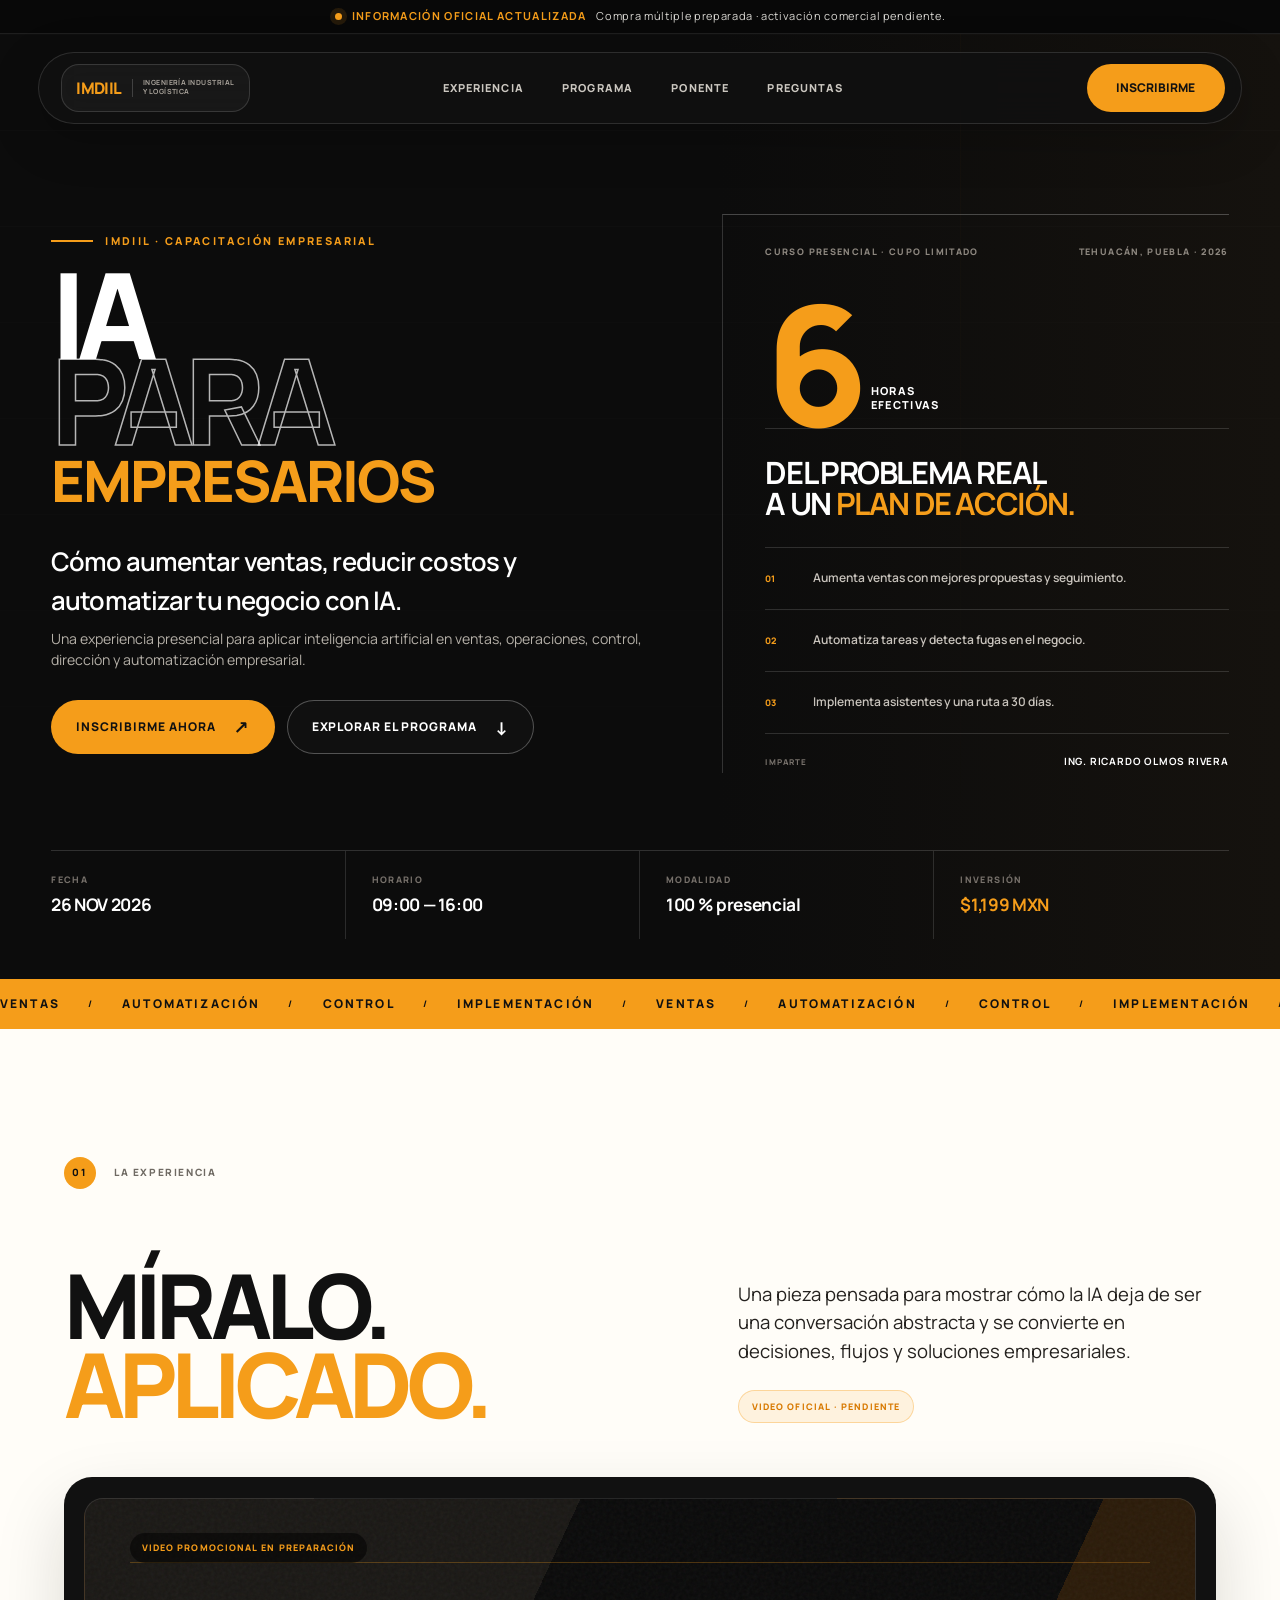
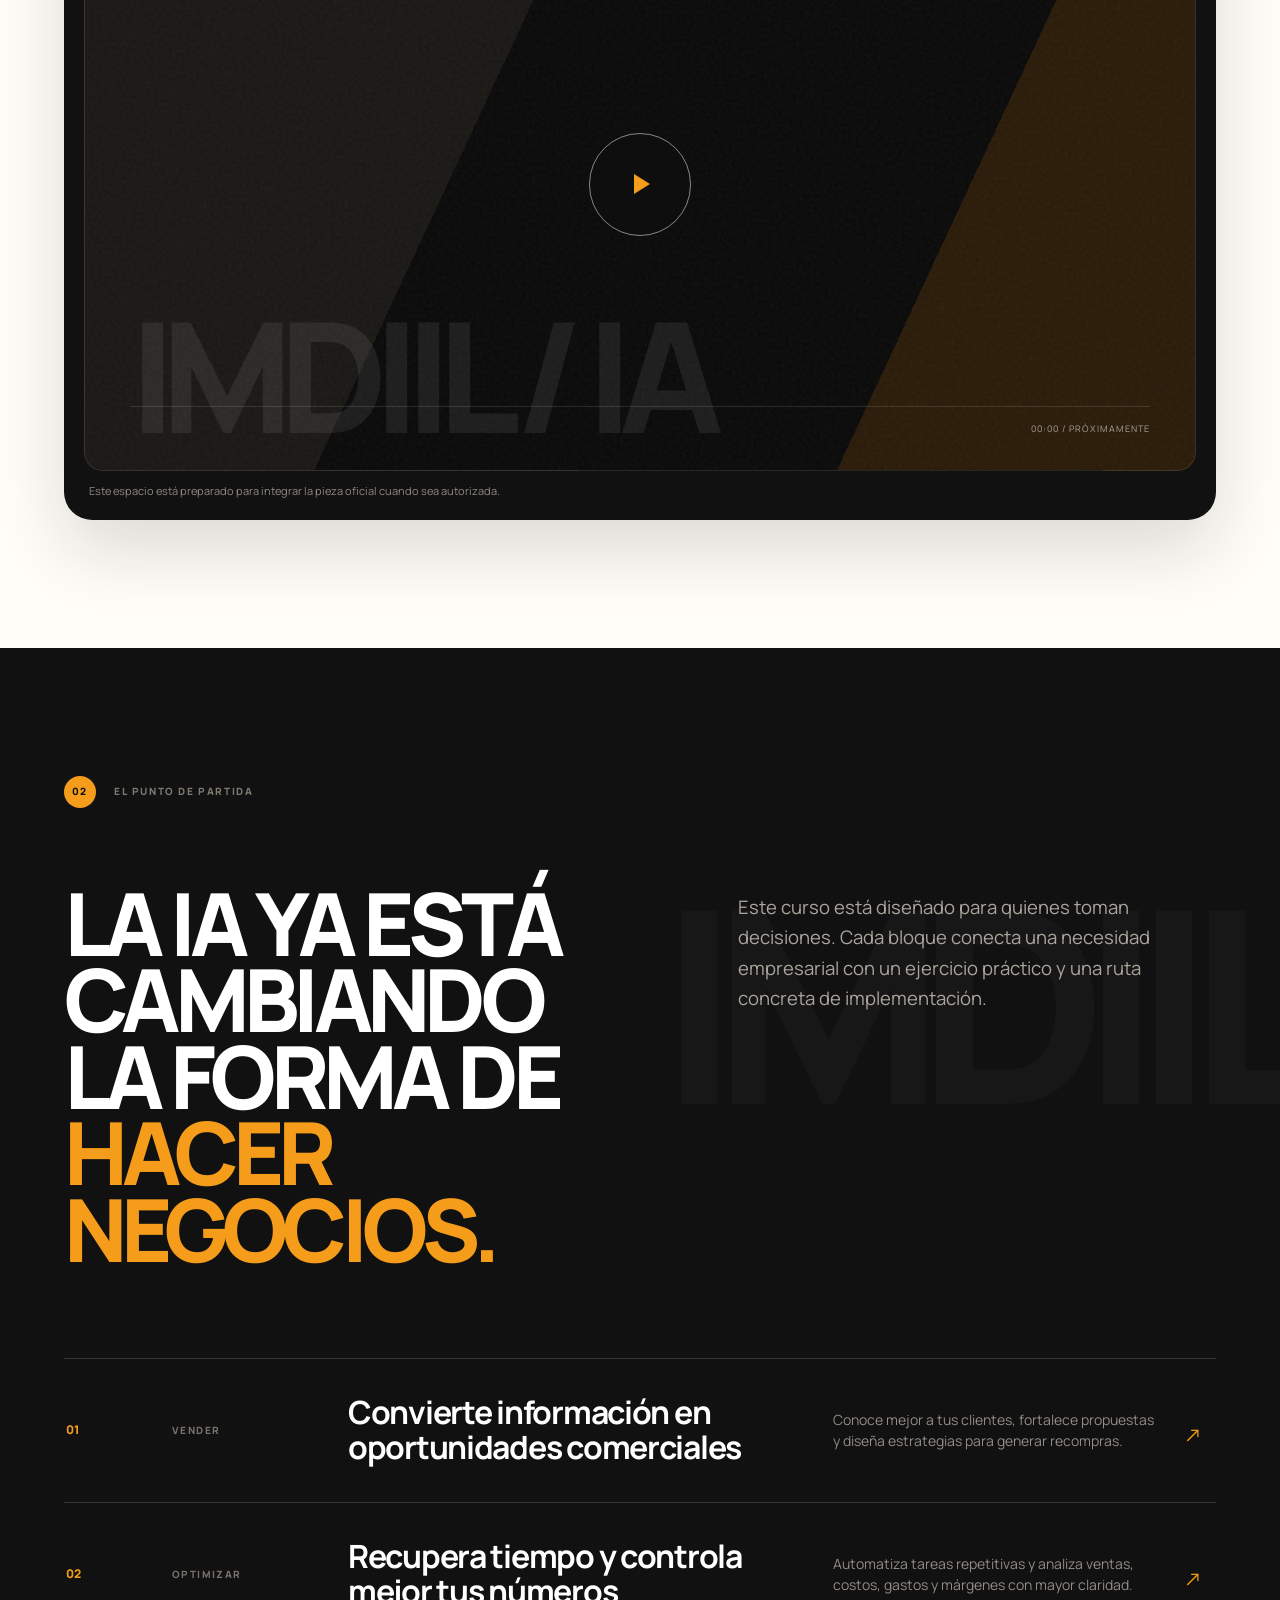
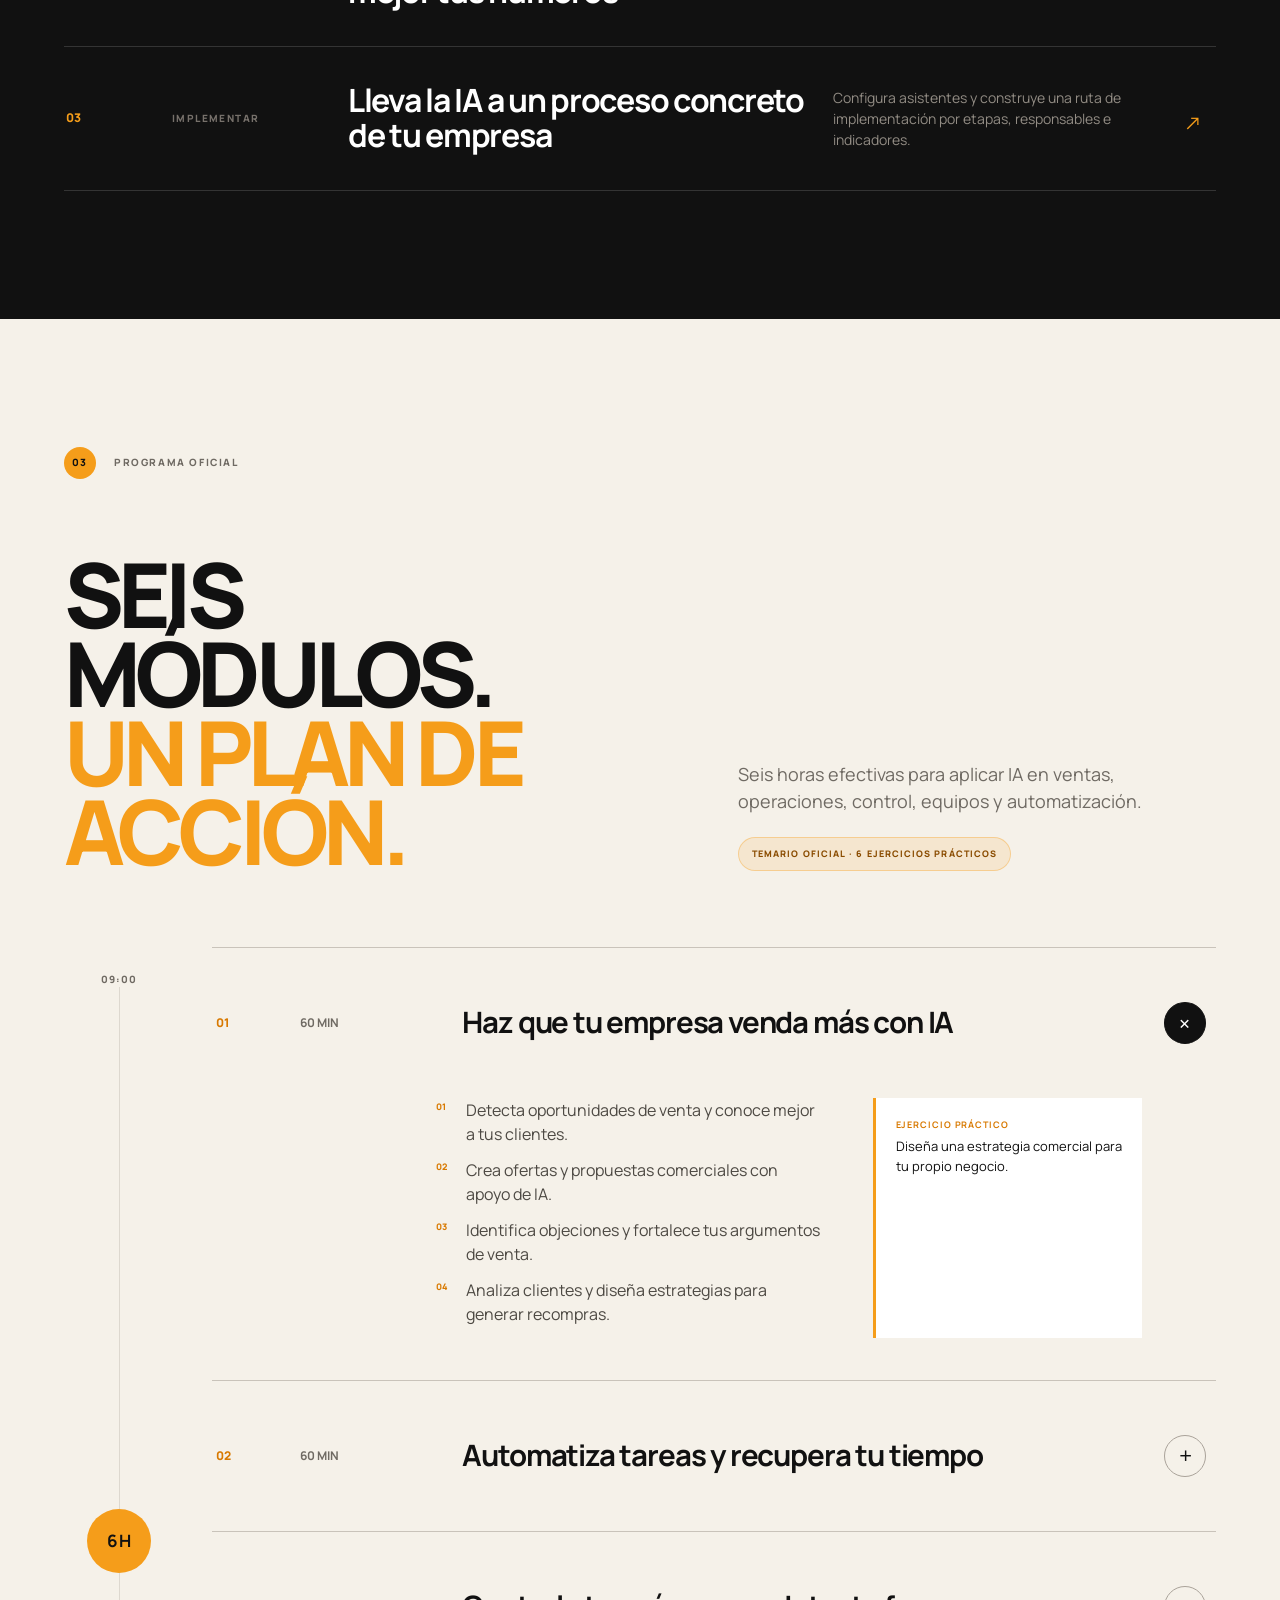
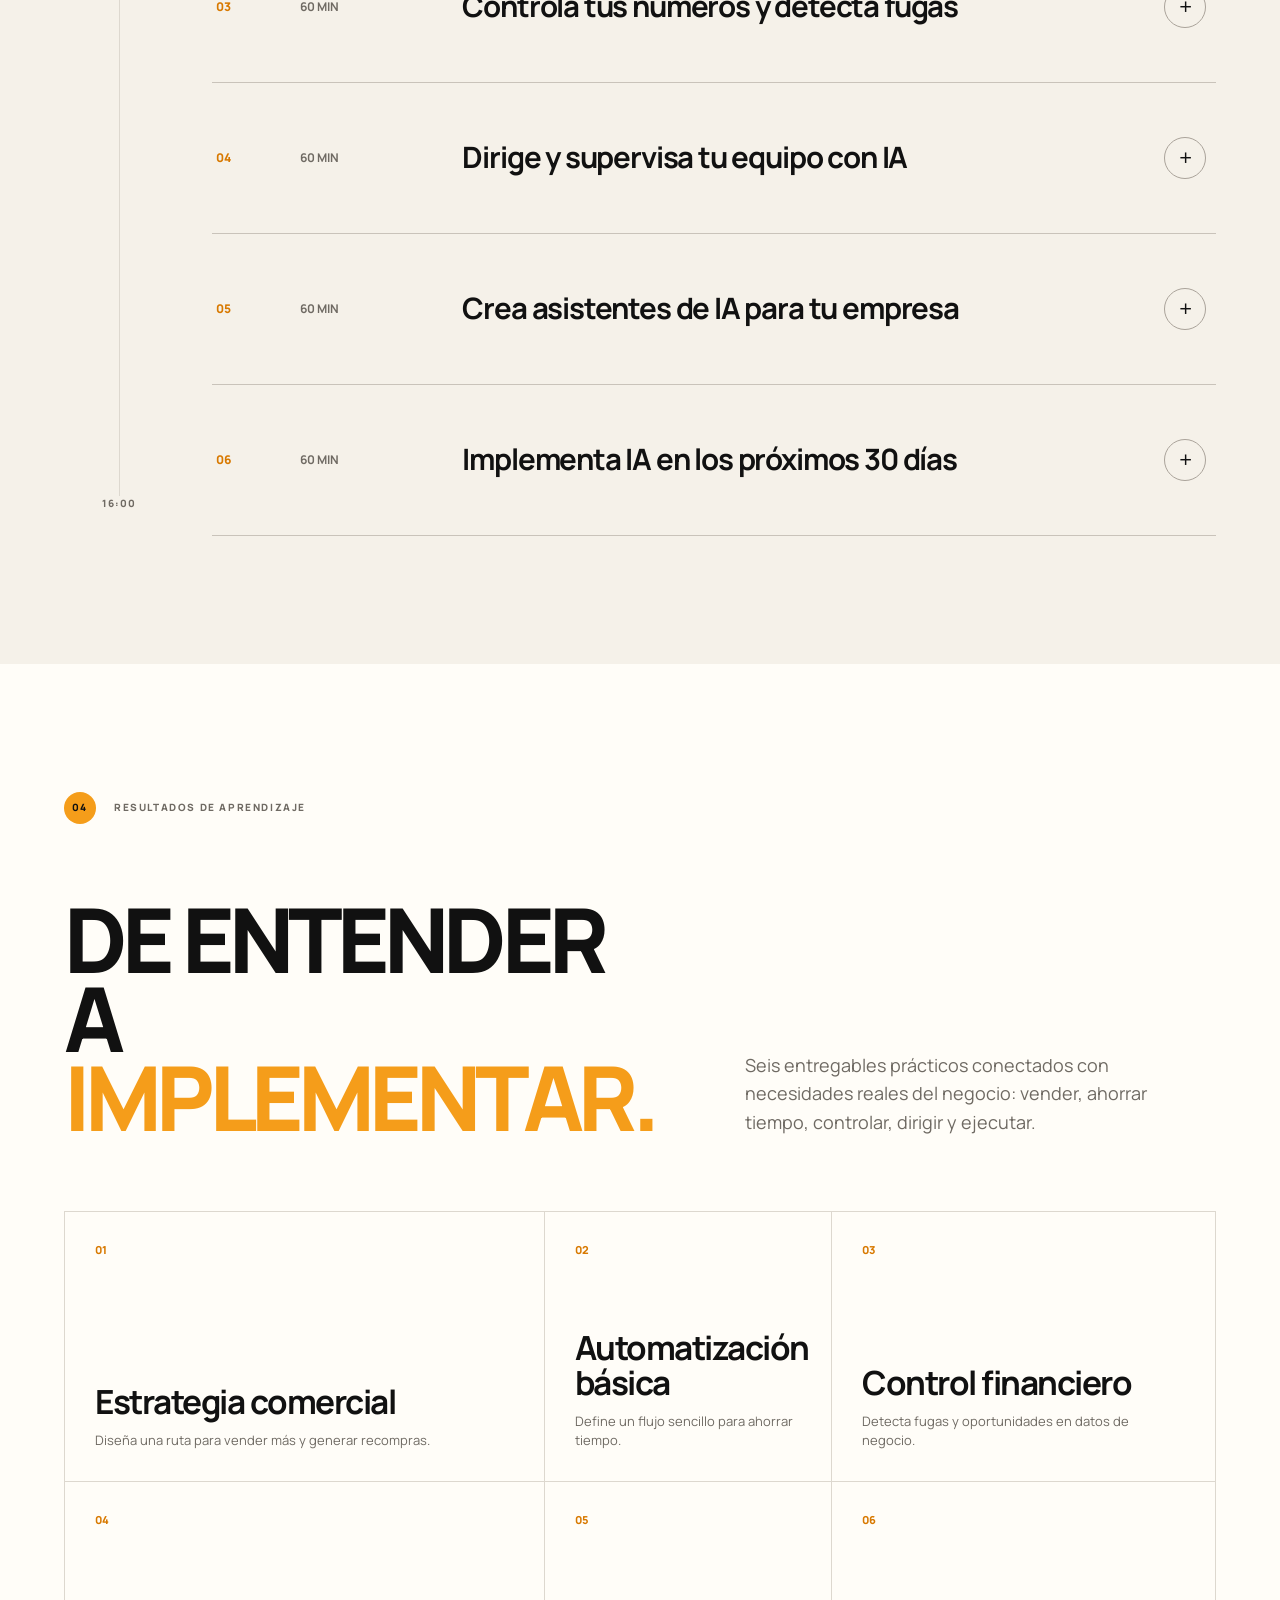
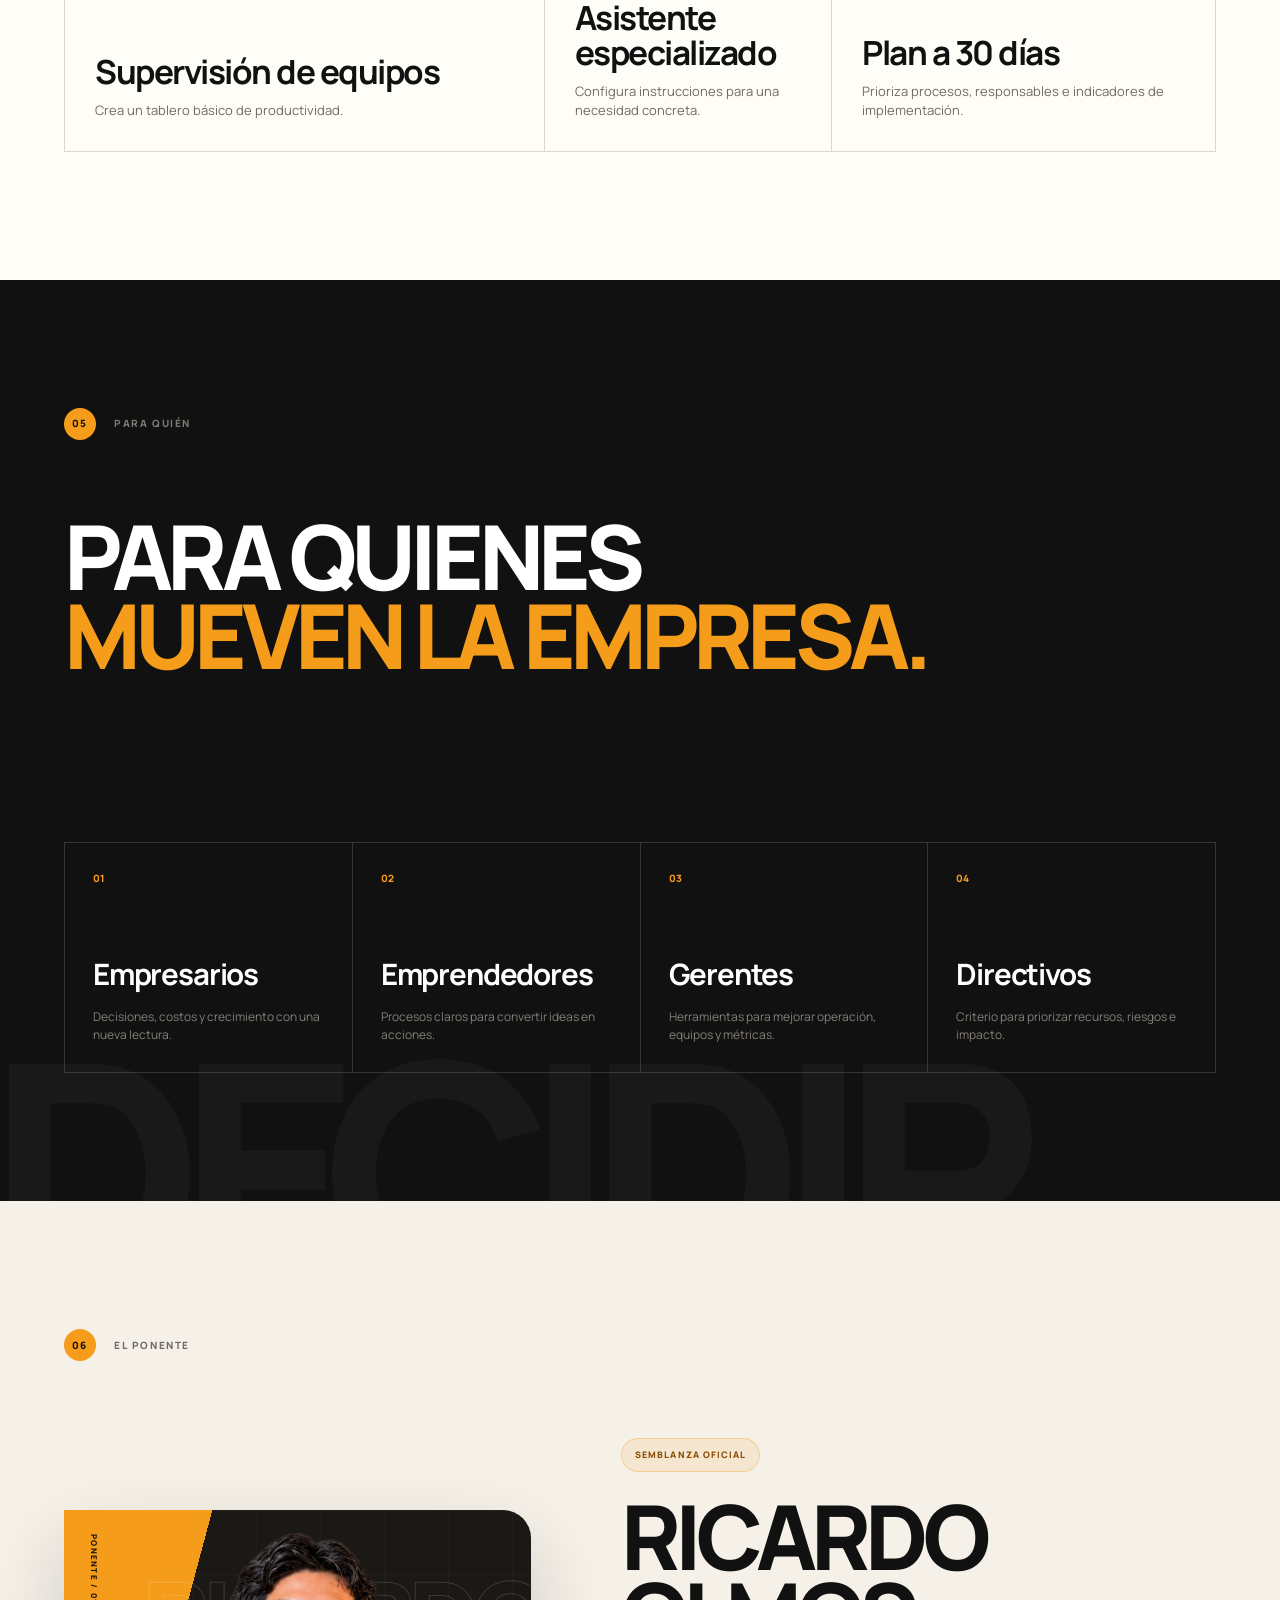
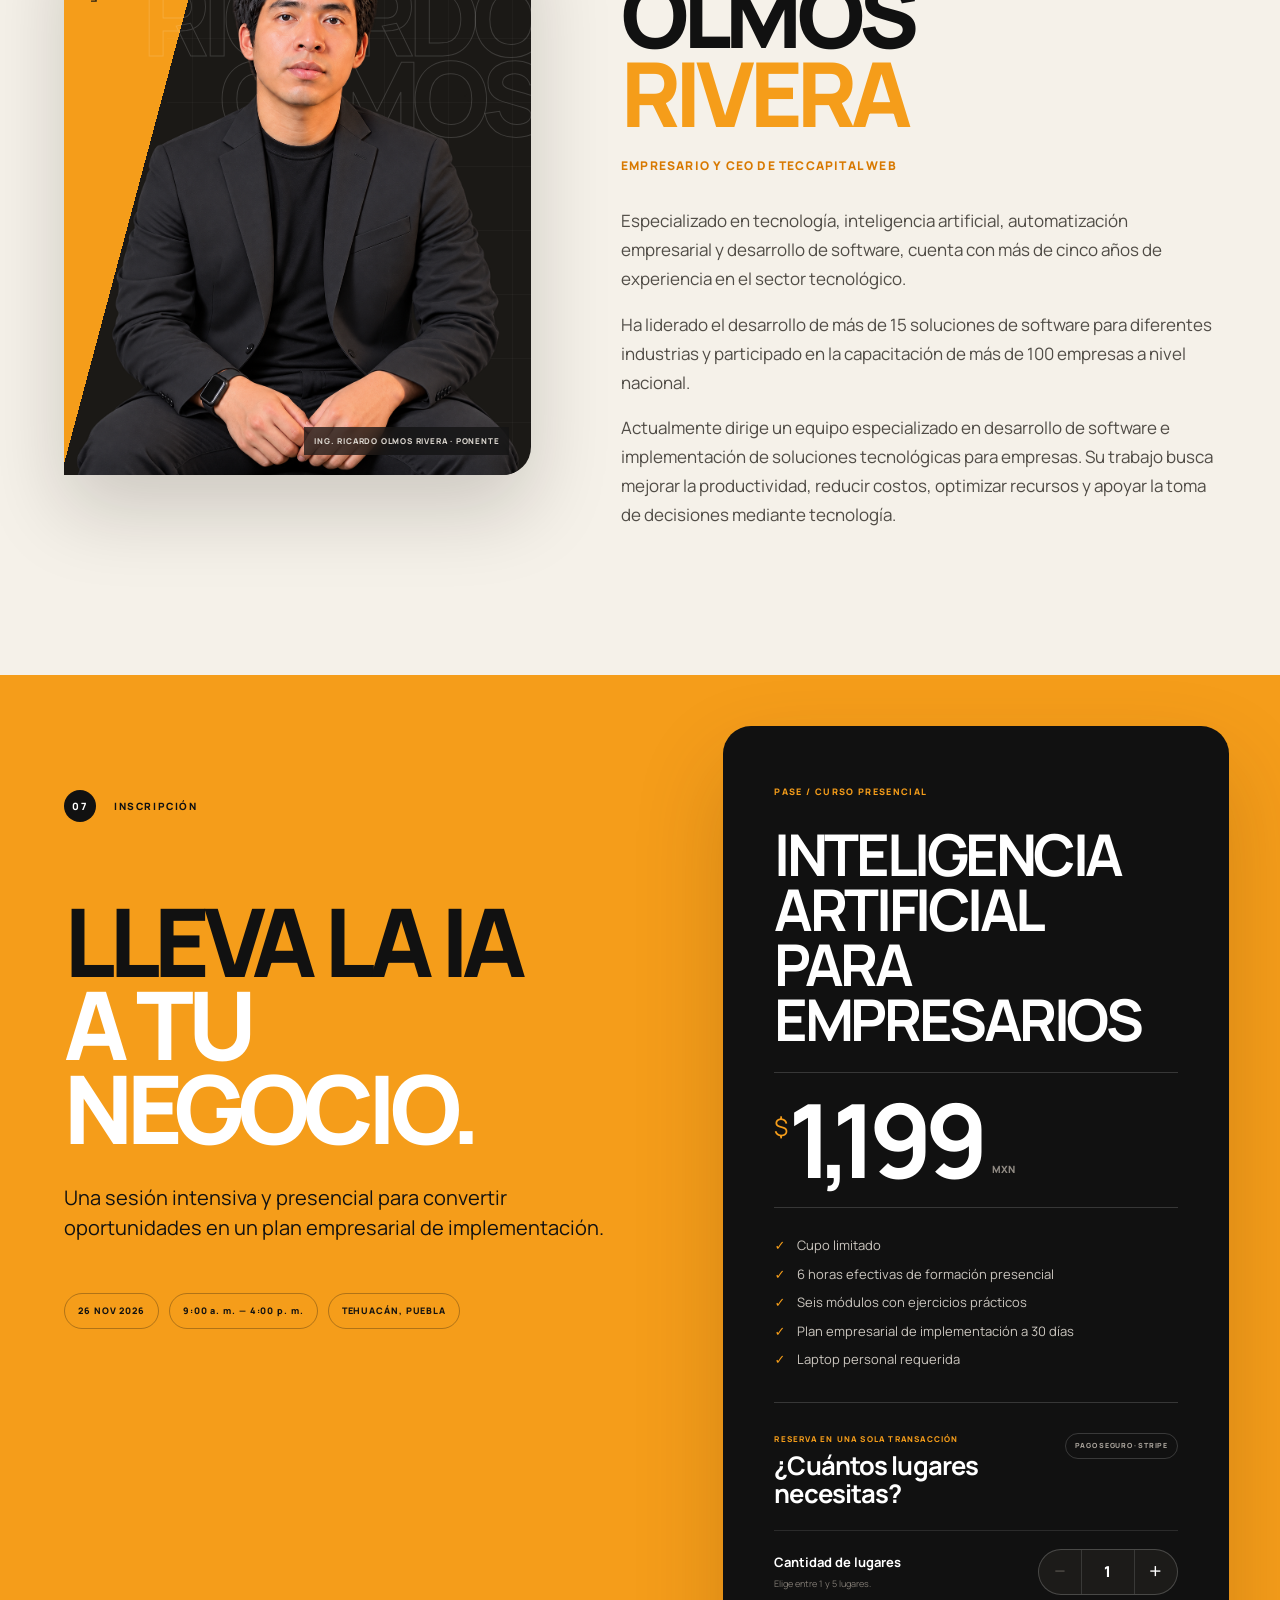
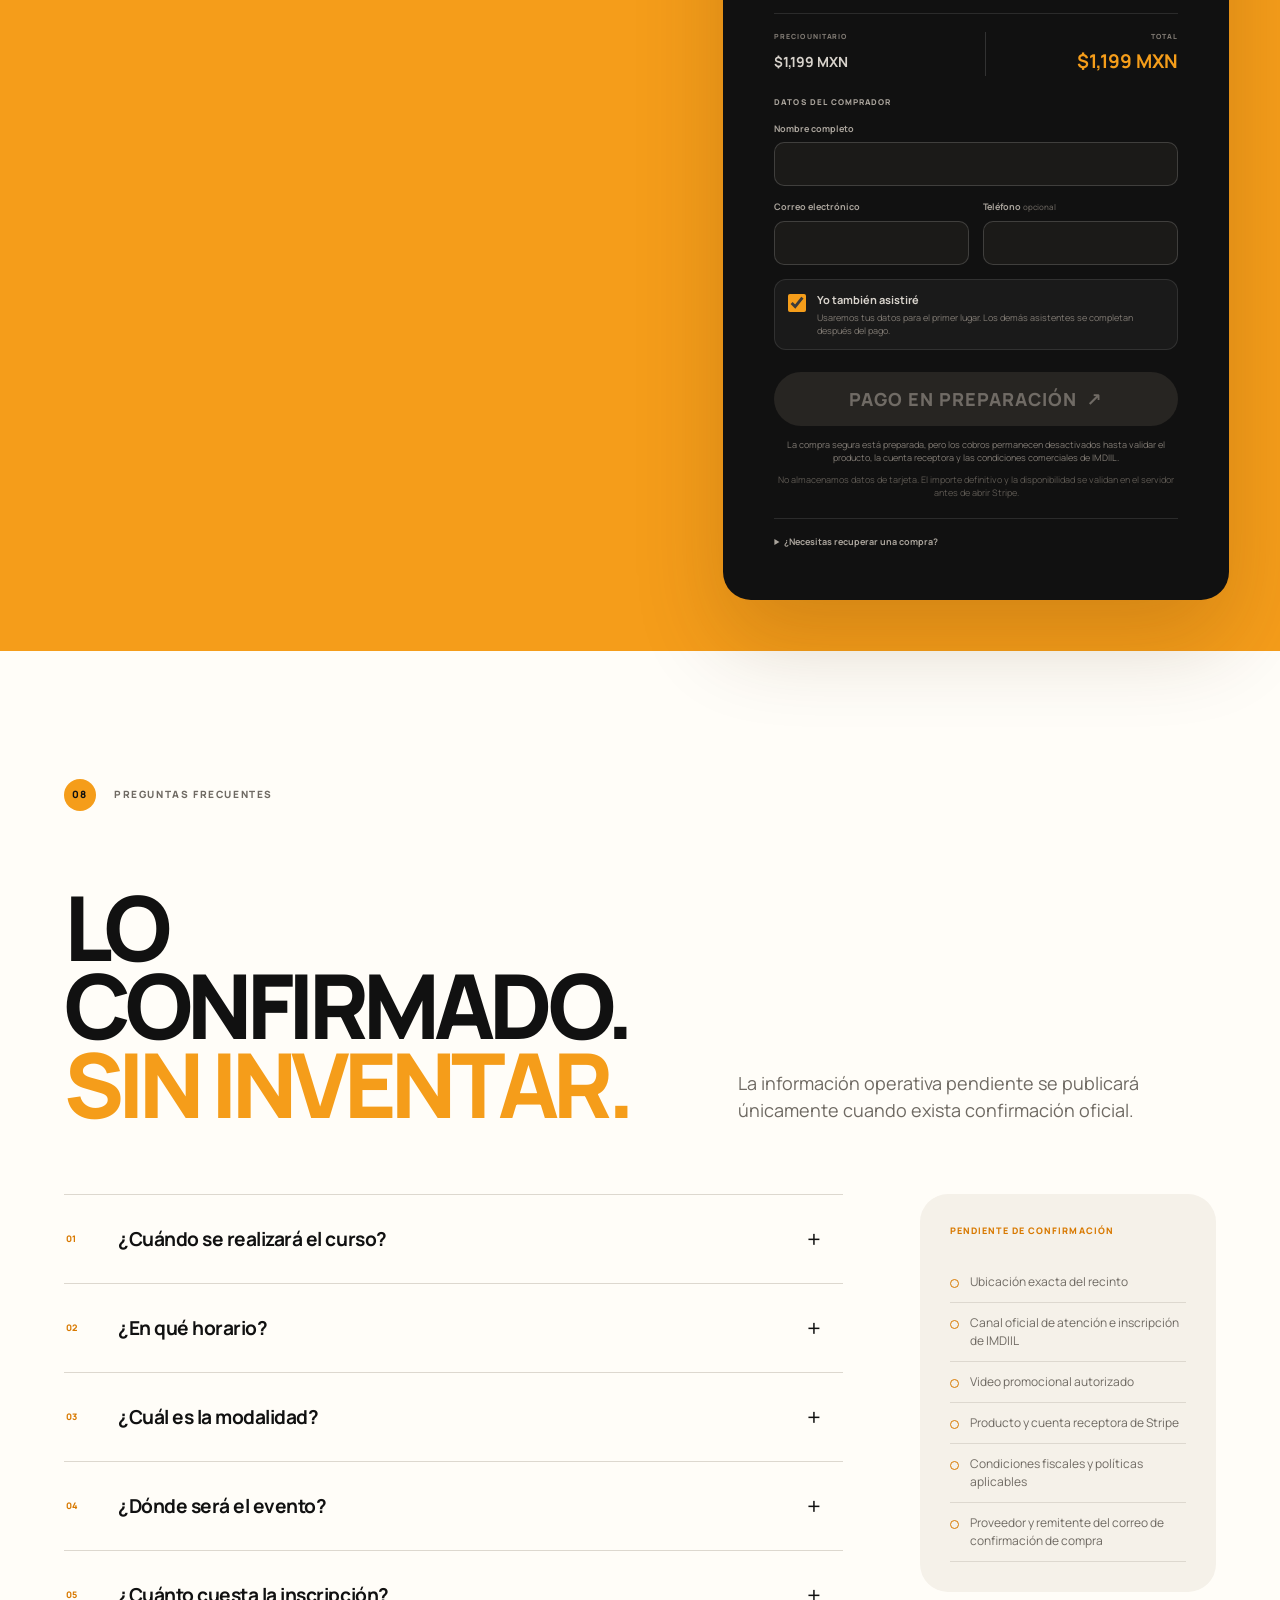
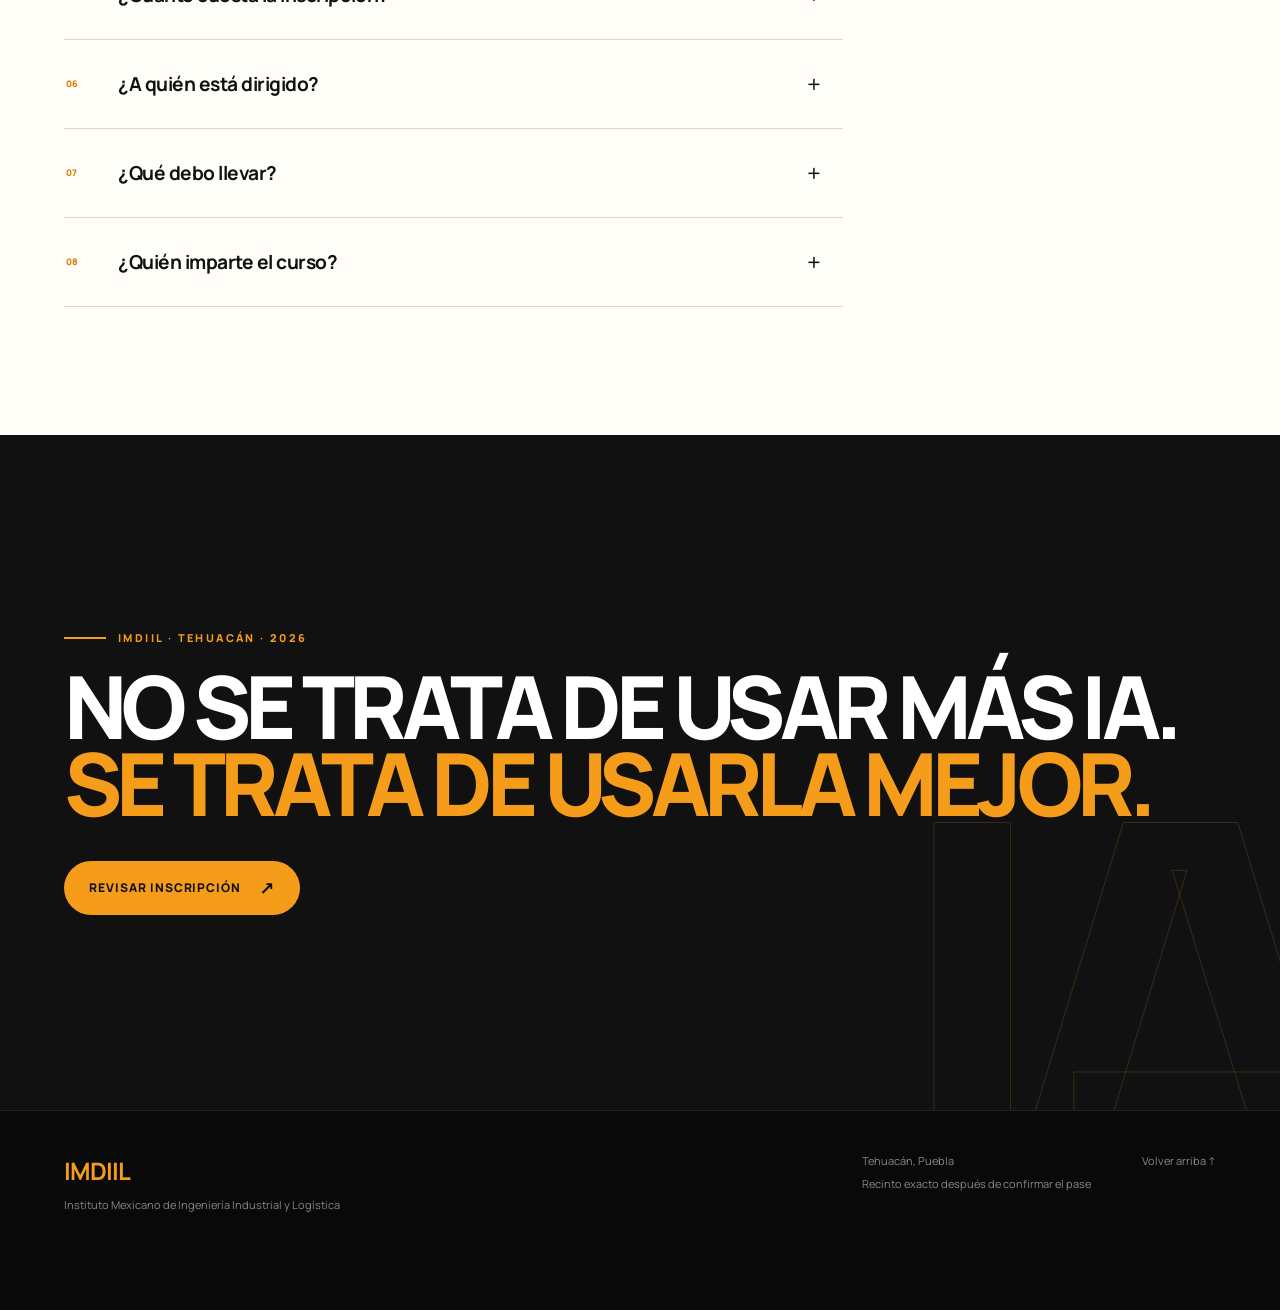
==== commit 081ec8c8: "Add multi-seat IA enrollment flow" ====
--- a/ia/index.html
+++ b/ia/index.html
@@ -4,6 +4,7 @@
   <meta charset="utf-8">
   <meta name="viewport" content="width=device-width, initial-scale=1">
   <meta name="theme-color" content="#111111">
+  <meta name="referrer" content="no-referrer">
   <meta name="description" content="Curso presencial en Tehuacán para aumentar ventas, reducir costos y automatizar tu negocio con IA. 26 de noviembre de 2026.">
   <link rel="canonical" href="https://www.imdiil.com/ia/">
   <meta property="og:type" content="website">
@@ -192,8 +193,106 @@
           <li>Plan empresarial de implementación a 30 días</li>
           <li>Laptop personal requerida</li>
         </ul>
-        <button class="button ticket-button checkout-trigger" type="button">Inscribirme ahora <span aria-hidden="true">↗</span></button>
-        <p id="checkoutNotice">Stripe permanece desactivado. Esta página no realiza cobros.</p>
+        <div class="purchase-panel" id="purchasePanel">
+          <form class="checkout-form" id="checkoutForm" novalidate>
+            <div class="checkout-heading">
+              <div>
+                <span class="checkout-kicker">RESERVA EN UNA SOLA TRANSACCIÓN</span>
+                <h4>¿Cuántos lugares necesitas?</h4>
+              </div>
+              <span class="secure-badge" aria-label="Pago alojado y protegido por Stripe">PAGO SEGURO · STRIPE</span>
+            </div>
+
+            <div class="quantity-row">
+              <div>
+                <label for="seatQuantity">Cantidad de lugares</label>
+                <p id="quantityHelp">Elige entre 1 y <span id="quantityMax">5</span> lugares.</p>
+              </div>
+              <div class="quantity-control" role="group" aria-label="Cantidad de lugares">
+                <button type="button" id="quantityDecrease" aria-label="Quitar un lugar">−</button>
+                <input id="seatQuantity" name="quantity" type="number" value="1" min="1" max="5" inputmode="numeric" aria-describedby="quantityHelp">
+                <button type="button" id="quantityIncrease" aria-label="Agregar un lugar">+</button>
+              </div>
+            </div>
+
+            <div class="price-summary" aria-live="polite" aria-atomic="true">
+              <div><span>PRECIO UNITARIO</span><strong id="unitPriceSummary">$1,199 MXN</strong></div>
+              <div class="price-total"><span>TOTAL</span><strong id="checkoutTotal">$1,199 MXN</strong></div>
+            </div>
+
+            <fieldset class="buyer-fields">
+              <legend>Datos del comprador</legend>
+              <label class="form-field form-field-wide">
+                <span>Nombre completo</span>
+                <input id="buyerName" name="buyerName" type="text" autocomplete="name" maxlength="140" required>
+              </label>
+              <label class="form-field">
+                <span>Correo electrónico</span>
+                <input id="buyerEmail" name="buyerEmail" type="email" autocomplete="email" maxlength="180" required>
+              </label>
+              <label class="form-field">
+                <span>Teléfono <small>opcional</small></span>
+                <input id="buyerPhone" name="buyerPhone" type="tel" autocomplete="tel" maxlength="40">
+              </label>
+              <label class="buyer-attends form-field-wide">
+                <input id="buyerAttends" name="buyerAttends" type="checkbox" checked>
+                <span><strong>Yo también asistiré</strong>Usaremos tus datos para el primer lugar. Los demás asistentes se completan después del pago.</span>
+              </label>
+            </fieldset>
+
+            <button class="button ticket-button" id="checkoutSubmit" type="submit" disabled>
+              <span id="checkoutSubmitText">Pago en preparación</span><span aria-hidden="true">↗</span>
+            </button>
+            <p class="checkout-notice" id="checkoutNotice" role="status">Estamos verificando la disponibilidad del sistema de inscripción.</p>
+            <p class="privacy-note">No almacenamos datos de tarjeta. El importe definitivo y la disponibilidad se validan en el servidor antes de abrir Stripe.</p>
+          </form>
+
+          <section class="payment-result" id="paymentResult" aria-live="polite" aria-atomic="false" hidden>
+            <span class="result-kicker" id="resultKicker">ESTADO DE LA RESERVA</span>
+            <h4 id="resultTitle">Comprobando tu pago…</h4>
+            <p id="resultMessage">No cierres esta página mientras confirmamos el resultado con Stripe.</p>
+            <dl class="result-summary" id="resultSummary" hidden>
+              <div><dt>Curso</dt><dd>IA para Empresarios</dd></div>
+              <div><dt>Fecha</dt><dd id="resultDate">26 NOV 2026</dd></div>
+              <div><dt>Lugares</dt><dd id="resultQuantity">—</dd></div>
+              <div><dt id="resultTotalLabel">Total</dt><dd id="resultTotal">—</dd></div>
+              <div class="result-reservation"><dt>Reserva</dt><dd id="resultReservation">—</dd></div>
+            </dl>
+            <div class="result-actions">
+              <button class="button ticket-button" id="resultRetry" type="button" hidden>Intentar de nuevo <span aria-hidden="true">↗</span></button>
+              <button class="text-button" id="resultRefresh" type="button" hidden>Actualizar estado</button>
+            </div>
+
+            <form class="attendees-form" id="attendeesForm" hidden>
+              <div class="attendees-heading">
+                <span>SIGUIENTE PASO</span>
+                <h5>Datos de asistentes</h5>
+                <p>Completa un registro por cada lugar adquirido. Puedes usar correos distintos para enviar confirmaciones individuales cuando el servicio esté configurado.</p>
+              </div>
+              <div id="attendeesFields"></div>
+              <button class="button ticket-button" id="attendeesSubmit" type="submit">Guardar asistentes</button>
+              <p class="attendees-notice" id="attendeesNotice" role="status"></p>
+            </form>
+          </section>
+
+          <details class="recovery-panel" id="recoveryPanel">
+            <summary>¿Necesitas recuperar una compra?</summary>
+            <form id="recoveryForm">
+              <p>Solicita un enlace seguro usando el identificador de reserva y el correo del comprador.</p>
+              <label class="form-field">
+                <span>Identificador de reserva</span>
+                <input id="recoveryReservation" name="reservationId" type="text" autocomplete="off" maxlength="100" required>
+              </label>
+              <label class="form-field">
+                <span>Correo del comprador</span>
+                <input id="recoveryEmail" name="email" type="email" autocomplete="email" maxlength="180" required>
+              </label>
+              <button class="text-button" id="recoverySubmit" type="submit">Solicitar recuperación</button>
+              <p id="recoveryNotice" role="status"></p>
+            </form>
+          </details>
+          <noscript><p class="checkout-notice">Activa JavaScript para iniciar una inscripción segura.</p></noscript>
+        </div>
       </div>
     </section>
 
@@ -236,7 +335,7 @@
 
   <div class="toast" id="toast" role="status" aria-live="polite" aria-atomic="true">
     <button type="button" id="toastClose" aria-label="Cerrar aviso">×</button>
-    <strong>Inscripción en preparación</strong>
+    <strong id="toastTitle">Inscripción en preparación</strong>
     <p id="toastText"></p>
   </div>
 
--- a/ia/styles.css
+++ b/ia/styles.css
@@ -222,6 +222,80 @@
 .ticket-button { width: 100%; color: var(--ink); background: var(--white); }
 .ticket-button:hover { background: var(--orange); }
 .ticket > p { margin: 14px 0 0; color: #817b74; font-size: 9px; line-height: 1.45; text-align: center; }
+
+.purchase-panel { margin-top: 32px; padding-top: 30px; border-top: 1px solid rgba(255,255,255,.16); }
+.checkout-form[aria-busy="true"], .attendees-form[aria-busy="true"] { cursor: progress; }
+.checkout-heading { margin-bottom: 22px; display: flex; align-items: flex-start; justify-content: space-between; gap: 20px; }
+.checkout-kicker, .result-kicker, .attendees-heading > span { display: block; color: var(--orange); font-size: 8px; font-weight: 800; letter-spacing: .15em; }
+.checkout-heading h4, .payment-result h4 { margin: 7px 0 0; color: var(--white); font-size: clamp(20px,2vw,28px); line-height: 1.1; letter-spacing: -.035em; }
+.secure-badge { flex: 0 0 auto; padding: 7px 9px; color: #aaa49c; border: 1px solid rgba(255,255,255,.17); border-radius: 999px; font-size: 7px; font-weight: 800; letter-spacing: .1em; }
+.quantity-row { padding: 18px 0; display: grid; grid-template-columns: 1fr auto; gap: 20px; align-items: center; border-top: 1px solid rgba(255,255,255,.11); border-bottom: 1px solid rgba(255,255,255,.11); }
+.quantity-row label { display: block; color: var(--white); font-size: 13px; font-weight: 700; }
+.quantity-row p { margin: 4px 0 0; color: #817b74; font-size: 9px; }
+.quantity-control { height: 46px; display: grid; grid-template-columns: 42px 54px 42px; align-items: stretch; color: var(--white); background: #1c1b19; border: 1px solid rgba(255,255,255,.2); border-radius: 999px; overflow: hidden; }
+.quantity-control button { color: var(--white); background: transparent; border: 0; font-size: 22px; cursor: pointer; transition: color .2s, background .2s; }
+.quantity-control button:hover, .quantity-control button:focus-visible { color: var(--ink); background: var(--orange); }
+.quantity-control button:disabled { color: #514d48; cursor: not-allowed; }
+.quantity-control input { min-width: 0; width: 100%; padding: 0; color: var(--white); background: transparent; border: 0; border-inline: 1px solid rgba(255,255,255,.13); font: 800 15px/1 "Manrope",sans-serif; text-align: center; -moz-appearance: textfield; }
+.quantity-control input::-webkit-outer-spin-button, .quantity-control input::-webkit-inner-spin-button { margin: 0; -webkit-appearance: none; }
+.price-summary { padding: 18px 0 20px; display: grid; grid-template-columns: 1fr 1fr; gap: 18px; }
+.price-summary > div { display: grid; gap: 5px; }
+.price-summary > div:last-child { padding-left: 18px; border-left: 1px solid rgba(255,255,255,.14); text-align: right; }
+.price-summary span { color: #817b74; font-size: 7px; font-weight: 800; letter-spacing: .12em; }
+.price-summary strong { color: #d8d3cc; font-size: 14px; }
+.price-summary .price-total strong { color: var(--orange); font-size: 19px; }
+.buyer-fields { margin: 0 0 22px; padding: 0; display: grid; grid-template-columns: 1fr 1fr; gap: 14px; border: 0; }
+.buyer-fields legend { width: 100%; margin: 0 0 14px; padding: 0; color: #aaa49c; font-size: 8px; font-weight: 800; letter-spacing: .13em; text-transform: uppercase; }
+.form-field { min-width: 0; display: grid; gap: 7px; }
+.form-field-wide { grid-column: 1 / -1; }
+.form-field > span { color: #aaa49c; font-size: 9px; font-weight: 700; }
+.form-field small { color: #68635d; font-size: 8px; font-weight: 500; }
+.form-field input { width: 100%; min-height: 44px; padding: 10px 12px; color: var(--white); background: #1b1a18; border: 1px solid rgba(255,255,255,.16); border-radius: 10px; outline: 0; }
+.form-field input:focus { border-color: var(--orange); box-shadow: 0 0 0 3px rgba(245,157,26,.12); }
+.form-field input:user-invalid { border-color: #d86c5f; }
+.buyer-attends { min-height: 58px; padding: 12px 13px; display: flex; align-items: flex-start; gap: 11px; background: rgba(255,255,255,.04); border: 1px solid rgba(255,255,255,.1); border-radius: 12px; cursor: pointer; }
+.buyer-attends input { flex: 0 0 auto; width: 18px; min-height: 18px; margin: 2px 0 0; accent-color: var(--orange); }
+.buyer-attends > span { display: grid; gap: 3px; color: #817b74; font-size: 9px; line-height: 1.45; }
+.buyer-attends strong { color: #d8d3cc; font-size: 11px; }
+.ticket-button { display: inline-flex; align-items: center; justify-content: center; gap: 10px; }
+.ticket-button:disabled { color: #706b65; background: #272522; cursor: not-allowed; }
+.ticket-button.is-loading span:first-child::after { content: ""; width: 12px; height: 12px; margin-left: 9px; display: inline-block; vertical-align: -2px; border: 2px solid currentColor; border-right-color: transparent; border-radius: 50%; animation: checkoutSpin .75s linear infinite; }
+@keyframes checkoutSpin { to { transform: rotate(360deg); } }
+.checkout-notice, .privacy-note, .attendees-notice, .recovery-panel p { margin: 12px 0 0; color: #817b74; font-size: 9px; line-height: 1.5; text-align: center; }
+.checkout-notice.is-error, .attendees-notice.is-error { color: #ff9f91; }
+.checkout-notice.is-ready { color: #bcdccf; }
+.privacy-note { margin-top: 8px; color: #5e5953; }
+
+.payment-result { padding: 26px; background: #171614; border: 1px solid rgba(255,255,255,.14); border-radius: 18px; }
+.payment-result[hidden] { display: none; }
+.payment-result[data-state="paid"] { border-color: rgba(112,204,152,.46); box-shadow: inset 3px 0 0 #70cc98; }
+.payment-result[data-state="pending"] { border-color: rgba(245,157,26,.46); box-shadow: inset 3px 0 0 var(--orange); }
+.payment-result[data-state="error"], .payment-result[data-state="canceled"] { border-color: rgba(216,108,95,.42); box-shadow: inset 3px 0 0 #d86c5f; }
+.payment-result > p { max-width: 560px; margin: 12px 0 0; color: #aaa49c; font-size: 12px; line-height: 1.6; }
+.result-summary { margin: 24px 0 0; display: grid; grid-template-columns: 1fr 1fr; border-top: 1px solid rgba(255,255,255,.12); border-left: 1px solid rgba(255,255,255,.12); }
+.result-summary[hidden] { display: none; }
+.result-summary > div { min-width: 0; padding: 13px; border-right: 1px solid rgba(255,255,255,.12); border-bottom: 1px solid rgba(255,255,255,.12); }
+.result-summary .result-reservation { grid-column: 1 / -1; }
+.result-summary dt { color: #6f6a63; font-size: 7px; font-weight: 800; letter-spacing: .1em; text-transform: uppercase; }
+.result-summary dd { margin: 4px 0 0; color: #d8d3cc; font-size: 11px; overflow-wrap: anywhere; }
+.result-actions { margin-top: 18px; display: flex; flex-wrap: wrap; align-items: center; gap: 14px; }
+.result-actions .ticket-button { width: auto; min-width: 190px; }
+.text-button { padding: 7px 0; color: var(--orange); background: transparent; border: 0; border-bottom: 1px solid currentColor; font-size: 9px; font-weight: 800; letter-spacing: .08em; text-transform: uppercase; cursor: pointer; }
+.text-button:hover { color: var(--white); }
+
+.attendees-form { margin-top: 28px; padding-top: 26px; border-top: 1px solid rgba(255,255,255,.13); }
+.attendees-heading h5 { margin: 6px 0 0; color: var(--white); font-size: 22px; letter-spacing: -.035em; }
+.attendees-heading p { margin: 7px 0 20px; color: #817b74; font-size: 10px; line-height: 1.55; }
+.attendee-entry { margin: 0 0 12px; padding: 14px; display: grid; grid-template-columns: 1fr 1fr; gap: 12px; background: rgba(255,255,255,.035); border: 1px solid rgba(255,255,255,.1); border-radius: 12px; }
+.attendee-entry legend { grid-column: 1 / -1; width: 100%; margin: 0; padding: 0; color: var(--orange); font-size: 9px; font-weight: 800; letter-spacing: .1em; }
+.attendees-form .ticket-button { margin-top: 8px; }
+
+.recovery-panel { margin-top: 18px; color: #817b74; border-top: 1px solid rgba(255,255,255,.11); }
+.recovery-panel summary { padding: 16px 0 0; color: #aaa49c; font-size: 9px; font-weight: 700; cursor: pointer; }
+.recovery-panel form { padding-top: 14px; display: grid; grid-template-columns: 1fr 1fr; gap: 12px; }
+.recovery-panel form > p, .recovery-panel form > button, .recovery-panel form > #recoveryNotice { grid-column: 1 / -1; }
+.recovery-panel form > p { margin: 0; text-align: left; }
+.recovery-panel #recoveryNotice { margin: 0; text-align: left; }
 
 .faq-heading { align-items: end; }
 .faq-heading > p { max-width: 520px; margin: 0; color: var(--muted); font-size: 18px; }
@@ -355,12 +429,19 @@
   .speaker-watermark { font-size: clamp(64px, 22vw, 110px); }
   .enrollment-copy { padding: 84px 18px 54px; }
   .ticket { margin: 0 18px 60px; padding: 30px 24px; }
+  .checkout-heading { display: grid; }
+  .secure-badge { width: max-content; }
+  .buyer-fields, .attendee-entry, .recovery-panel form { grid-template-columns: 1fr; }
+  .form-field-wide, .attendee-entry legend, .recovery-panel form > p, .recovery-panel form > button, .recovery-panel form > #recoveryNotice { grid-column: 1; }
+  .result-summary { grid-template-columns: 1fr; }
+  .result-summary .result-reservation { grid-column: 1; }
+  .payment-result { padding: 22px 18px; }
   .faq-layout { margin-top: 48px; grid-template-columns: 1fr; }
   .faq-answer p { padding-left: 52px; padding-right: 10px; }
   .closing { min-height: 70vh; }
   .site-footer { padding: 38px 18px 115px; grid-template-columns: 1fr; }
   .mobile-cta { position: fixed; z-index: 900; left: 10px; right: 10px; bottom: max(10px, env(safe-area-inset-bottom)); min-height: 58px; padding: 10px 18px; display: flex; align-items: center; justify-content: space-between; gap: 10px; color: var(--ink); background: var(--orange); border: 1px solid rgba(255,255,255,.45); border-radius: 999px; box-shadow: 0 18px 45px rgba(0,0,0,.3); transition: opacity .3s var(--ease), transform .3s var(--ease); }
-  body.menu-open .mobile-cta { opacity: 0; pointer-events: none; transform: translateY(calc(100% + 32px)); }
+  body.menu-open .mobile-cta, .mobile-cta.is-context-hidden { opacity: 0; pointer-events: none; transform: translateY(calc(100% + 32px)); }
   .mobile-cta > span { font-size: 8px; font-weight: 800; letter-spacing: .09em; }
   .mobile-cta strong { font-size: 11px; white-space: nowrap; }
 }
@@ -369,6 +450,10 @@
   .audience-grid { grid-template-columns: 1fr; }
   .audience-card { min-height: 150px; }
   .review-bar strong { font-size: 8px; }
+  .quantity-row { grid-template-columns: 1fr; gap: 13px; }
+  .quantity-control { justify-self: start; }
+  .price-summary { gap: 10px; }
+  .price-summary > div:last-child { padding-left: 10px; }
 }
 
 @media (max-width: 370px) {
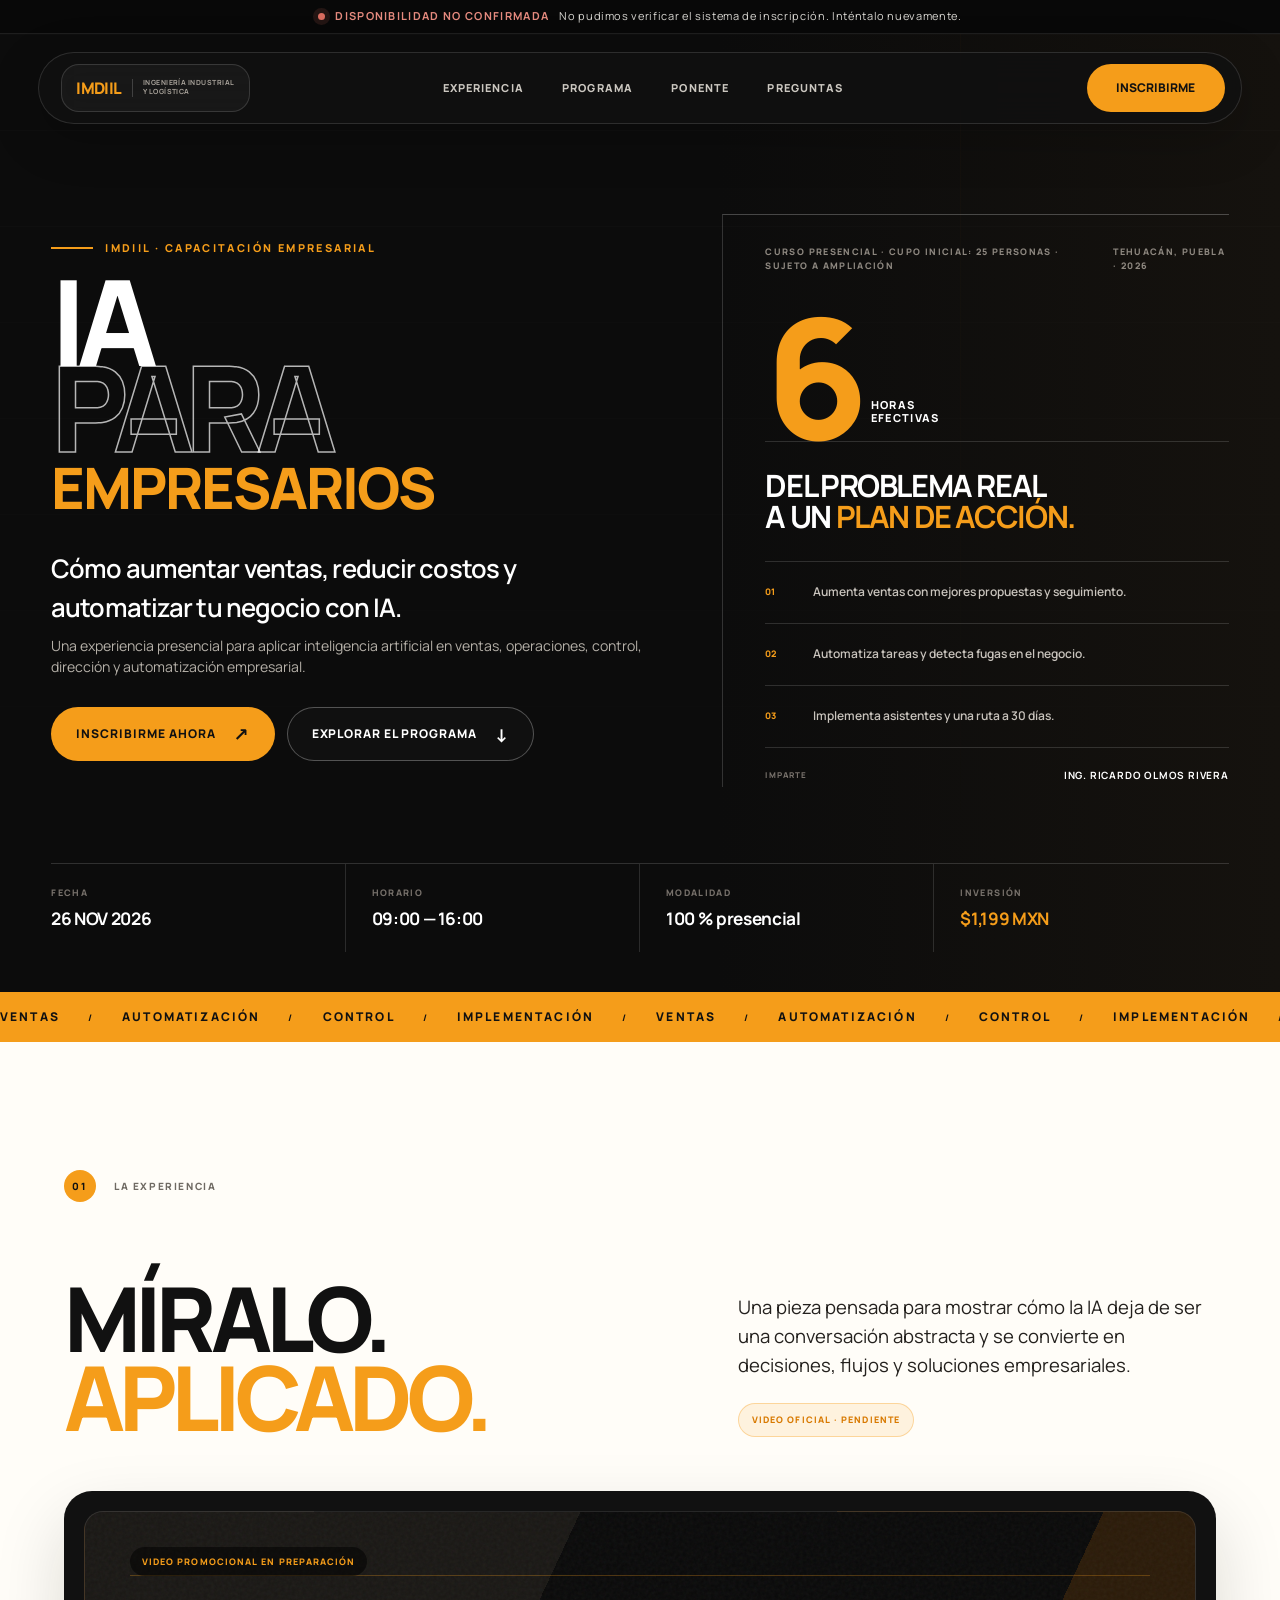
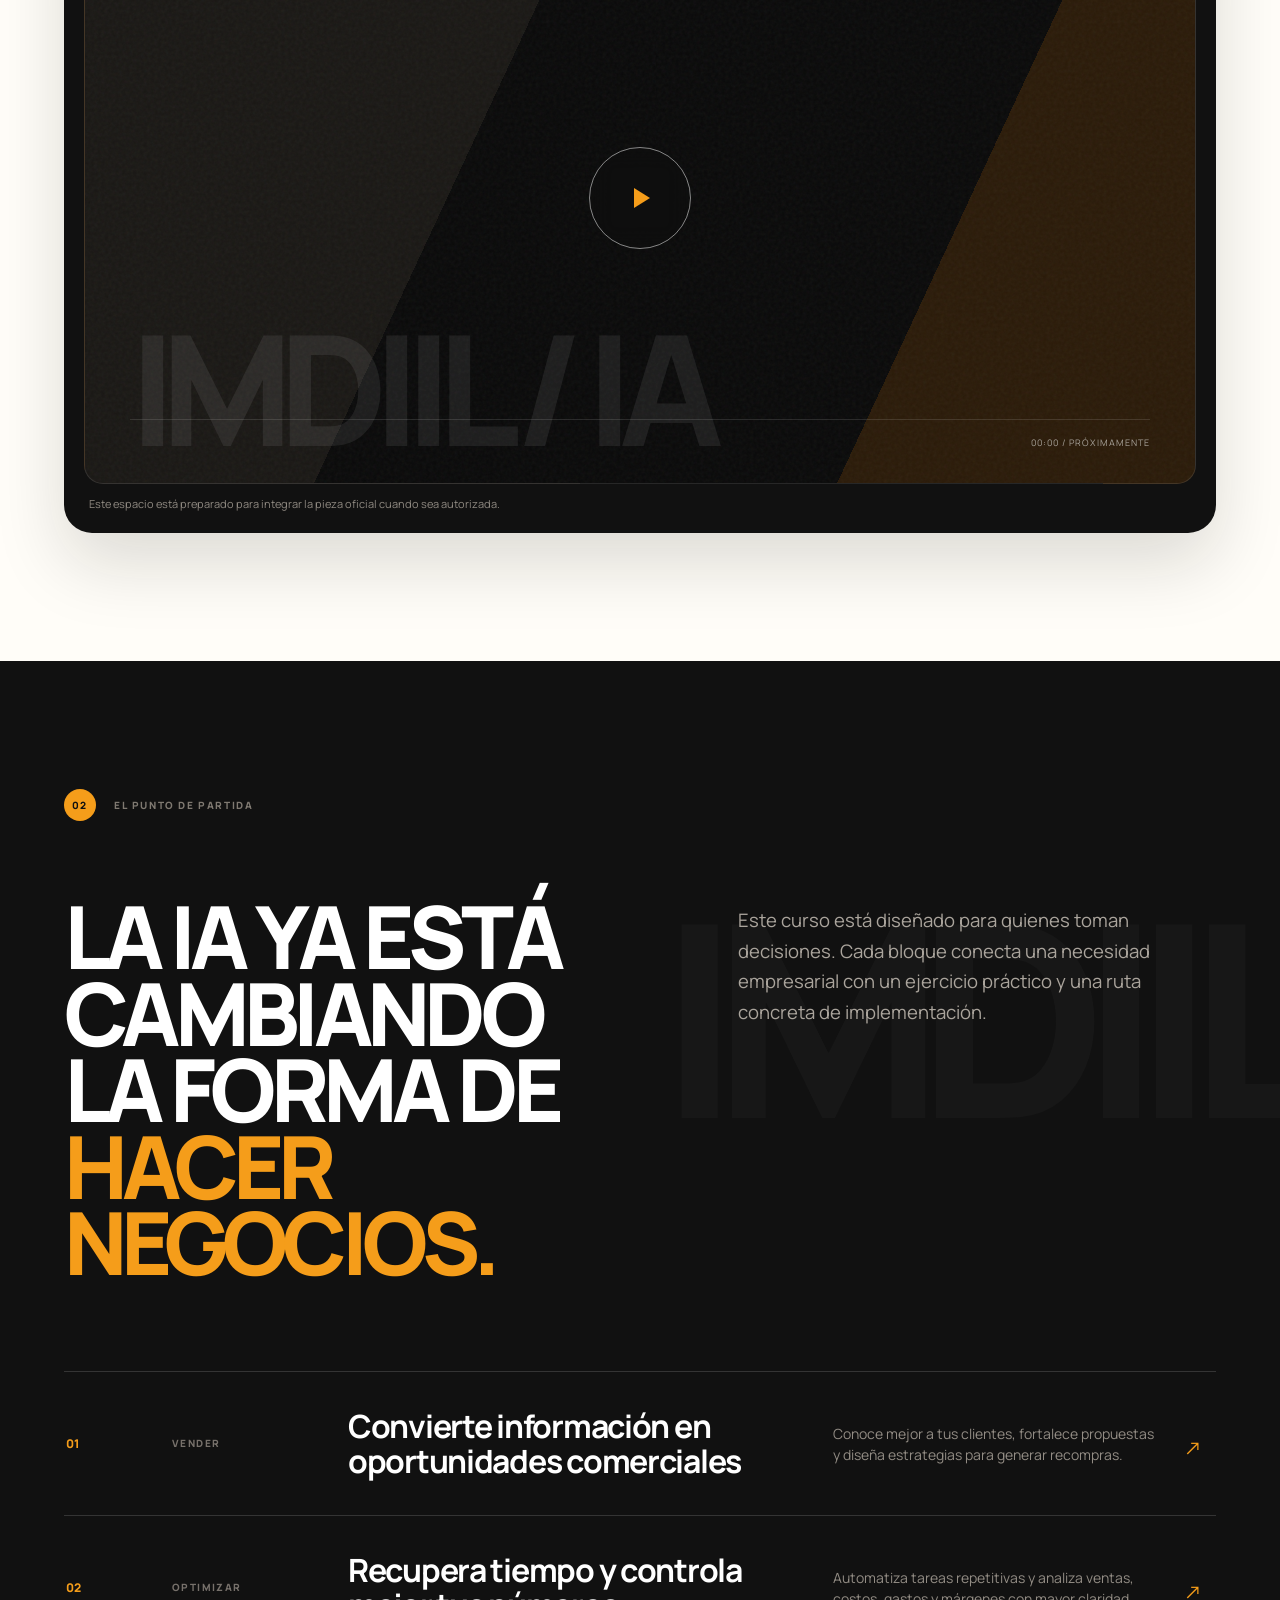
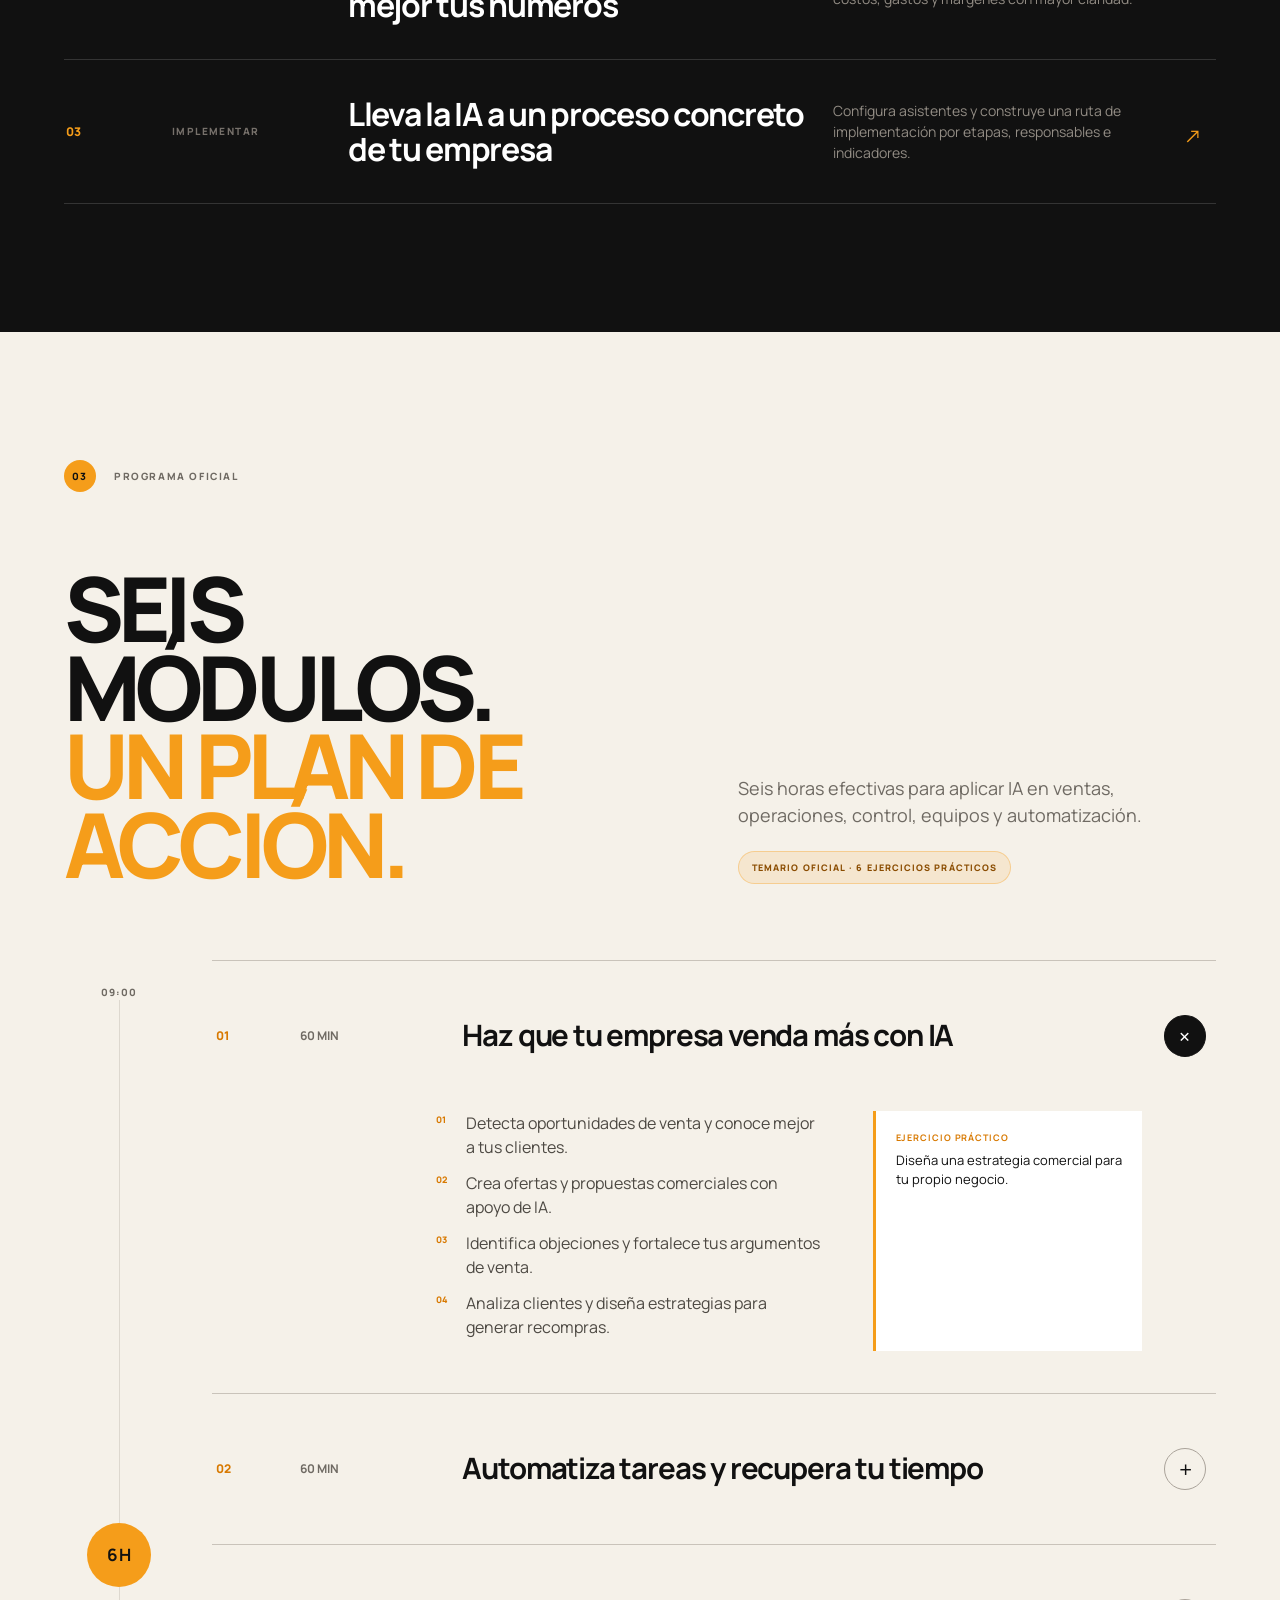
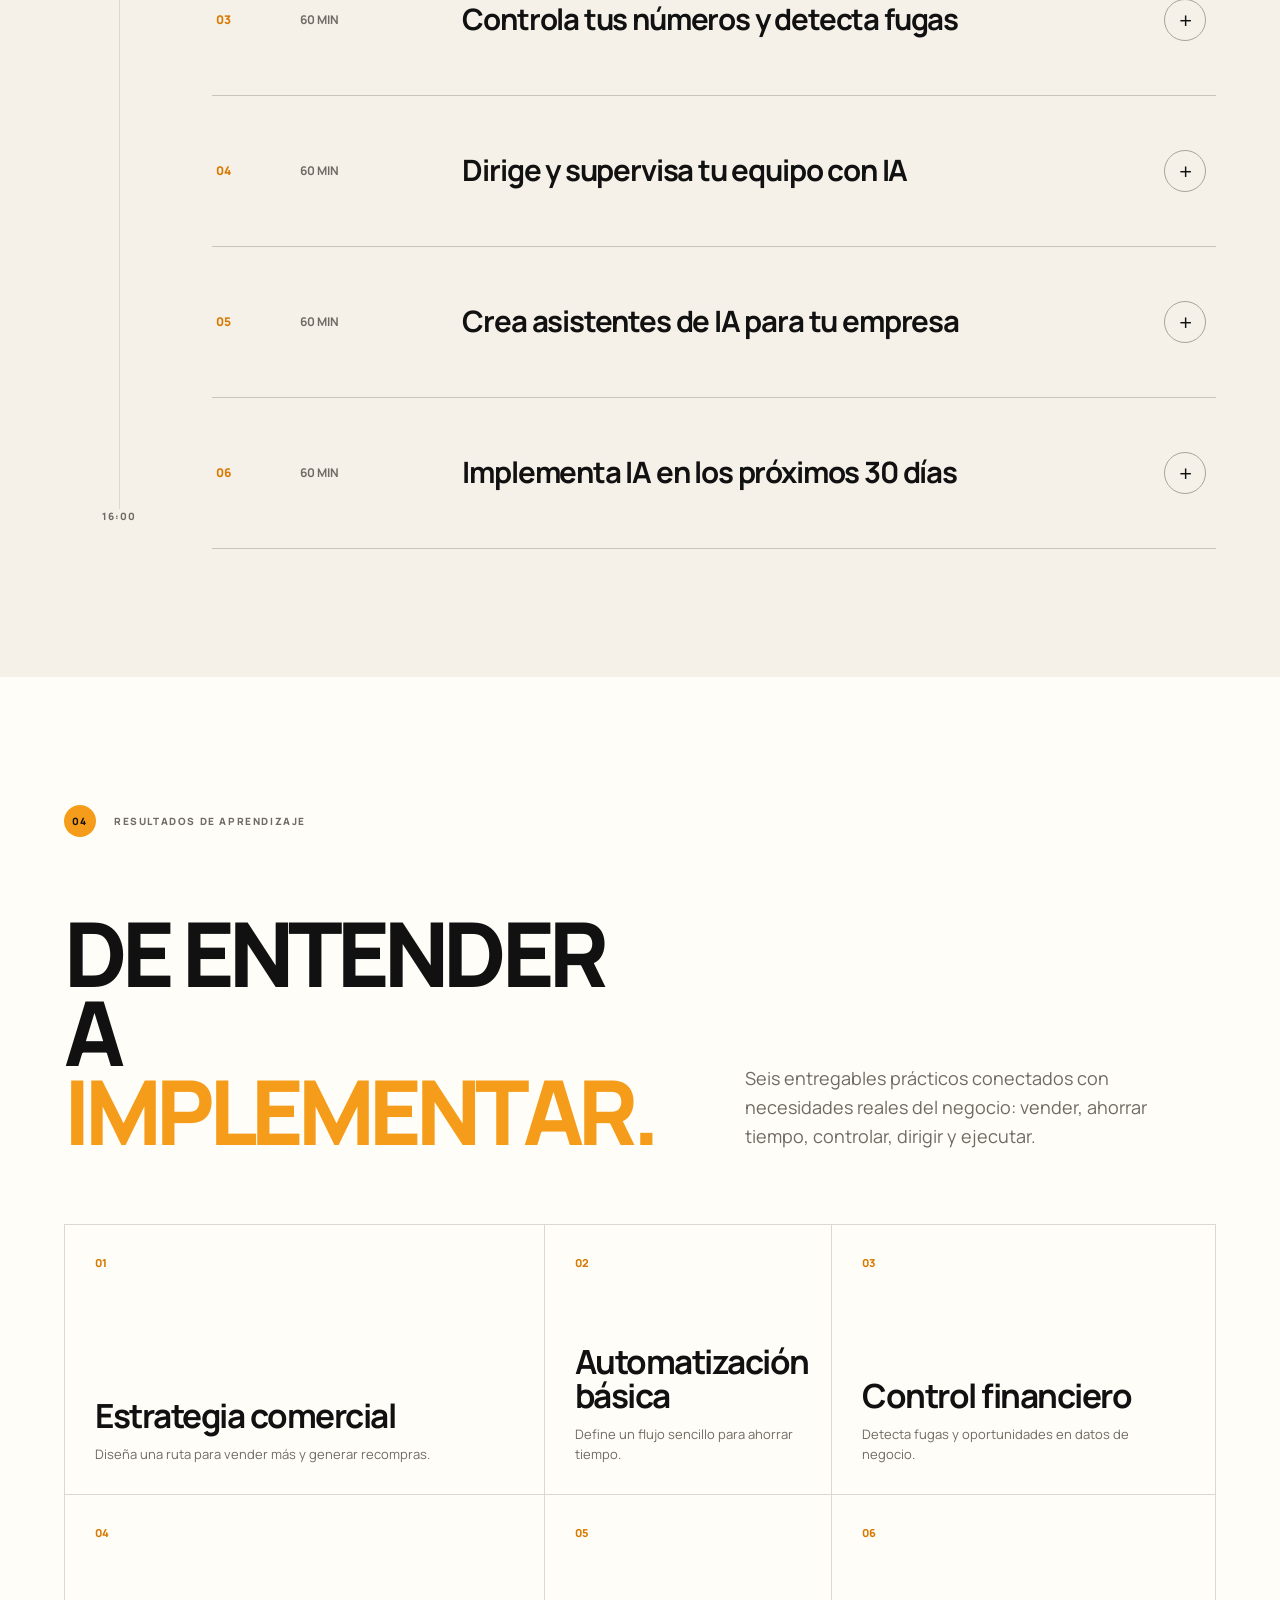
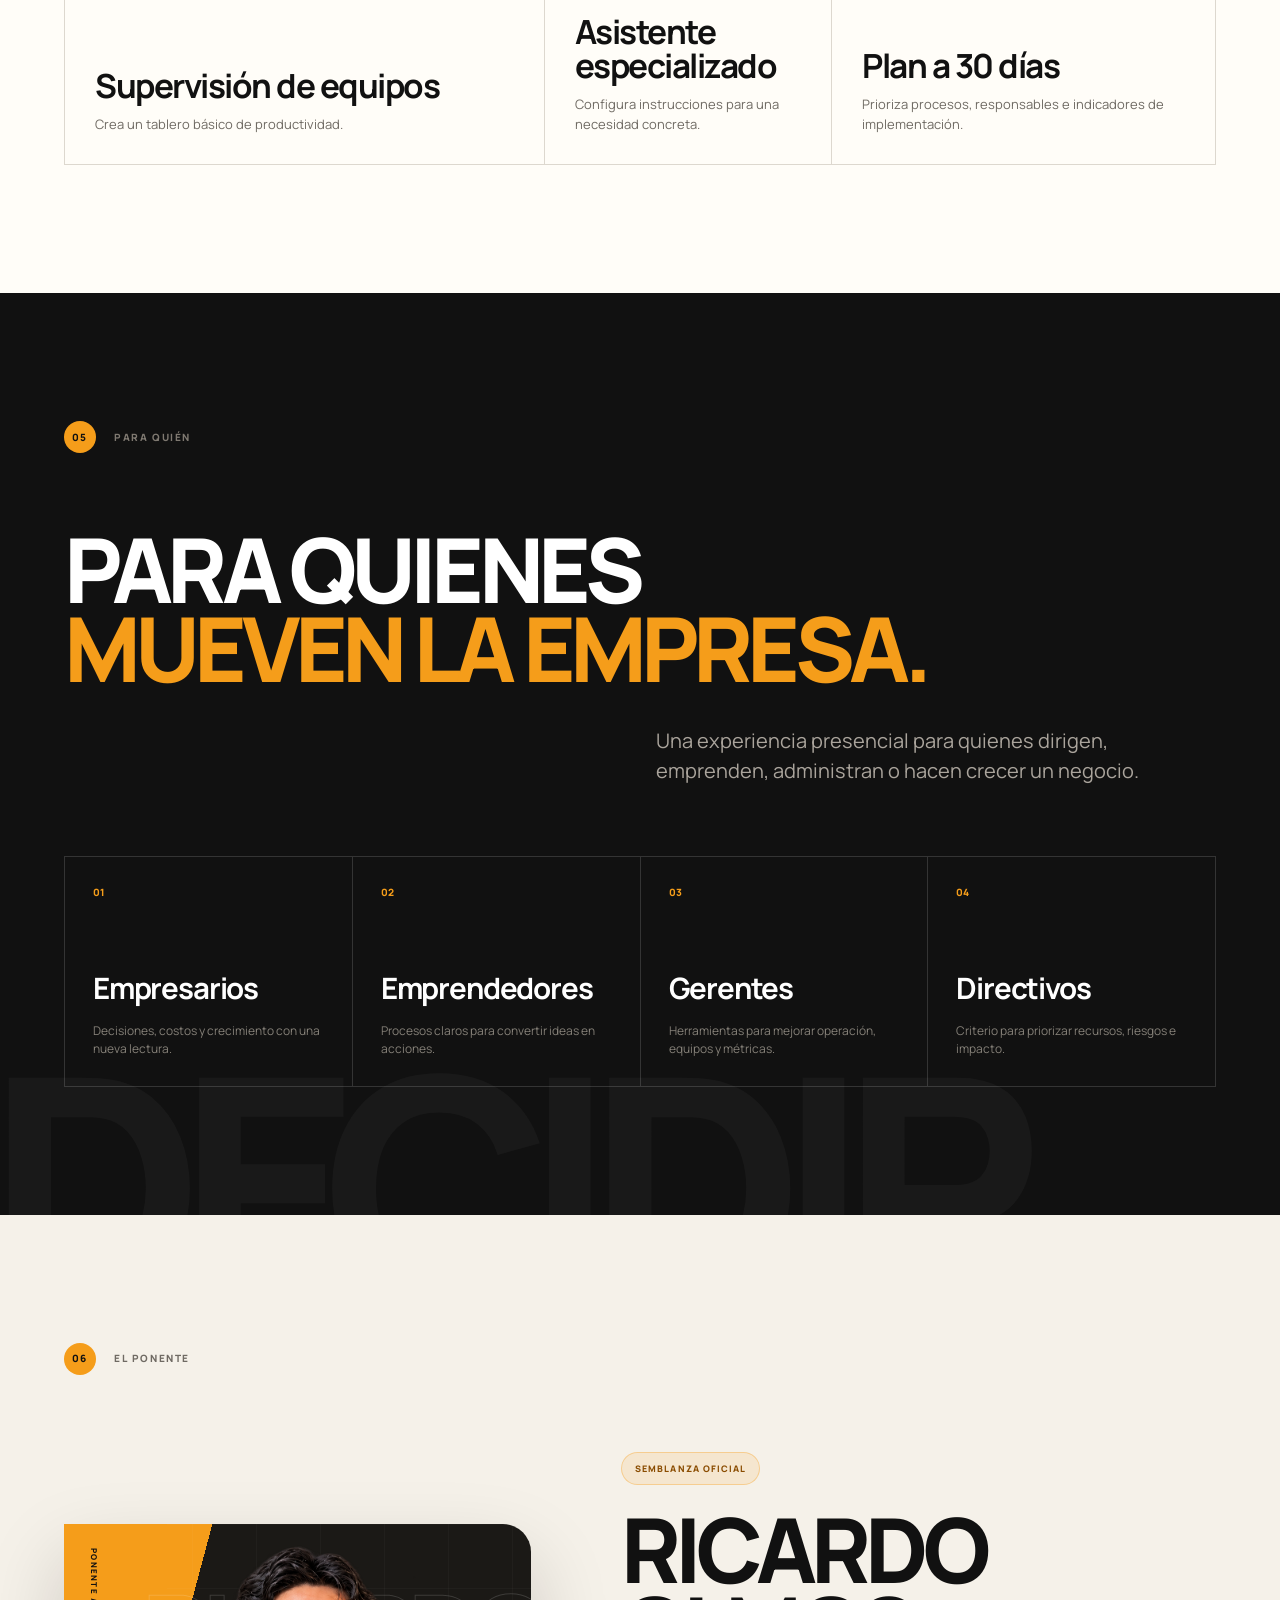
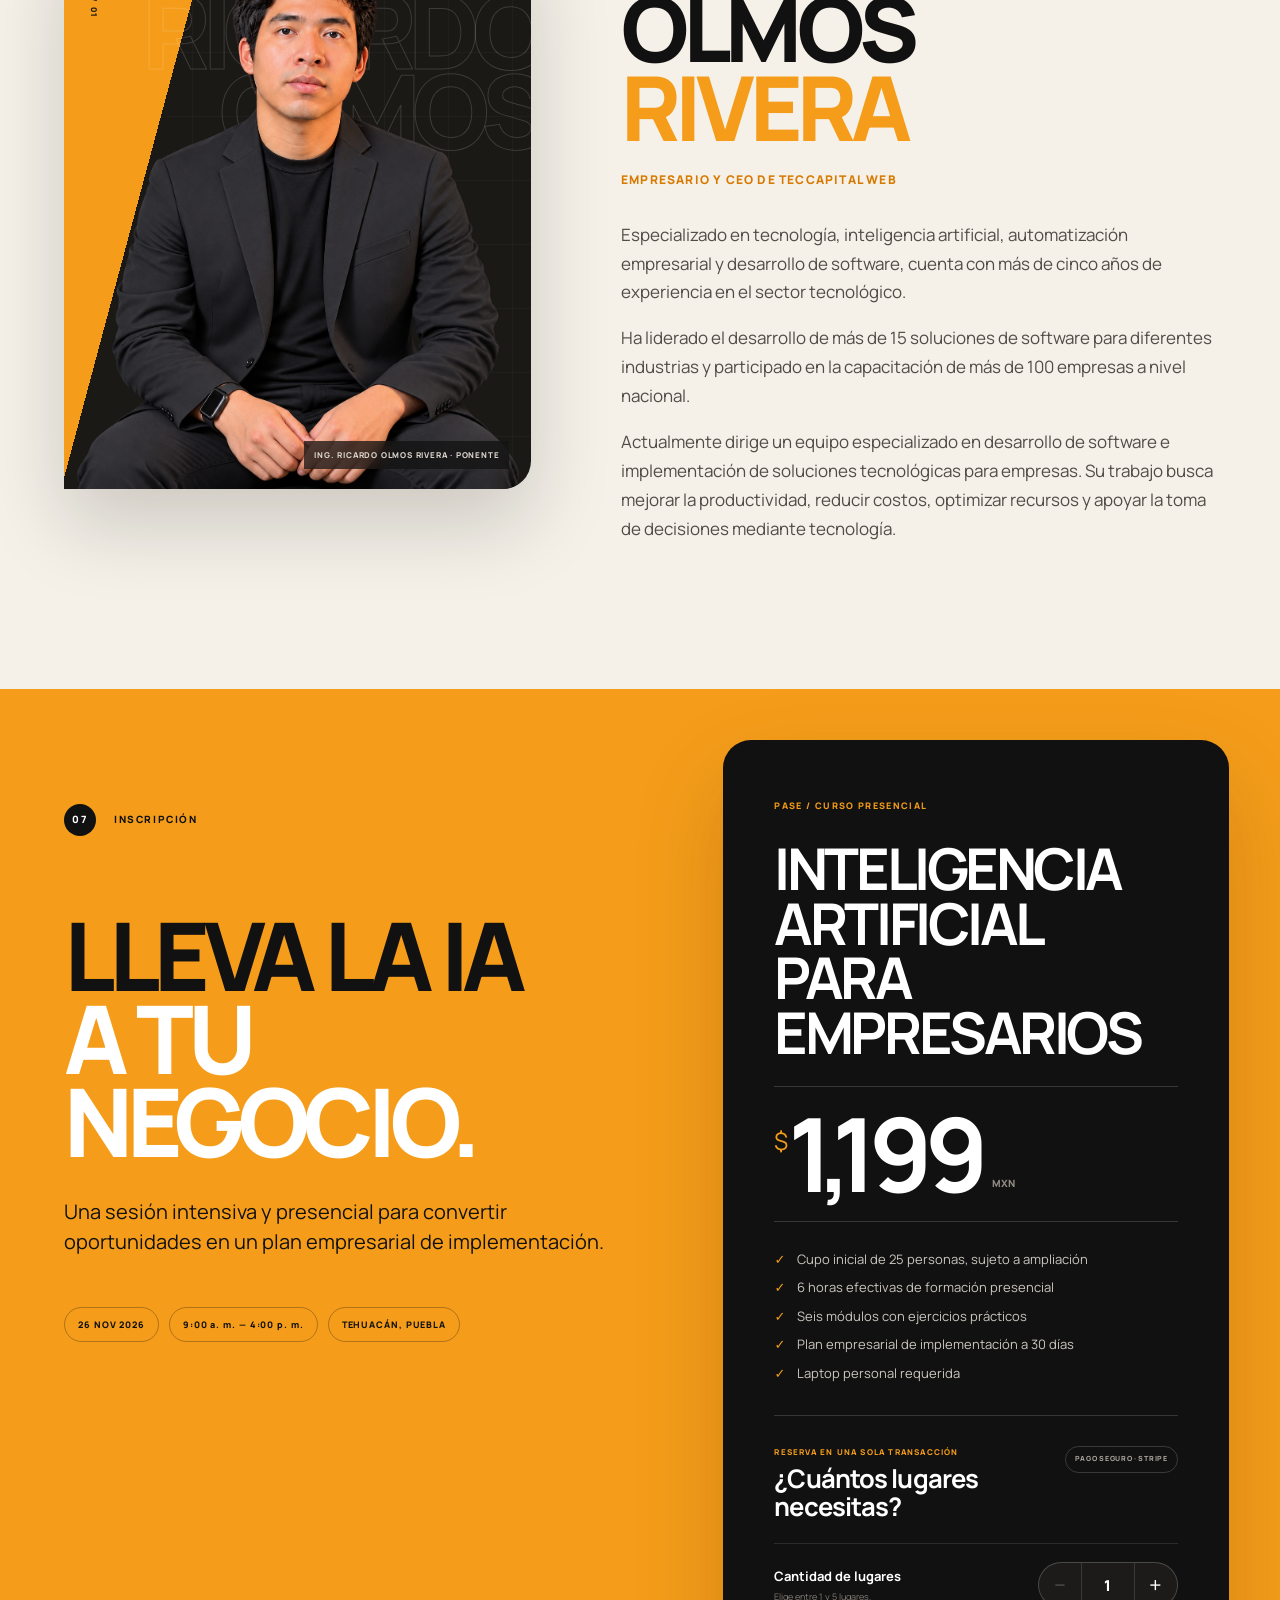
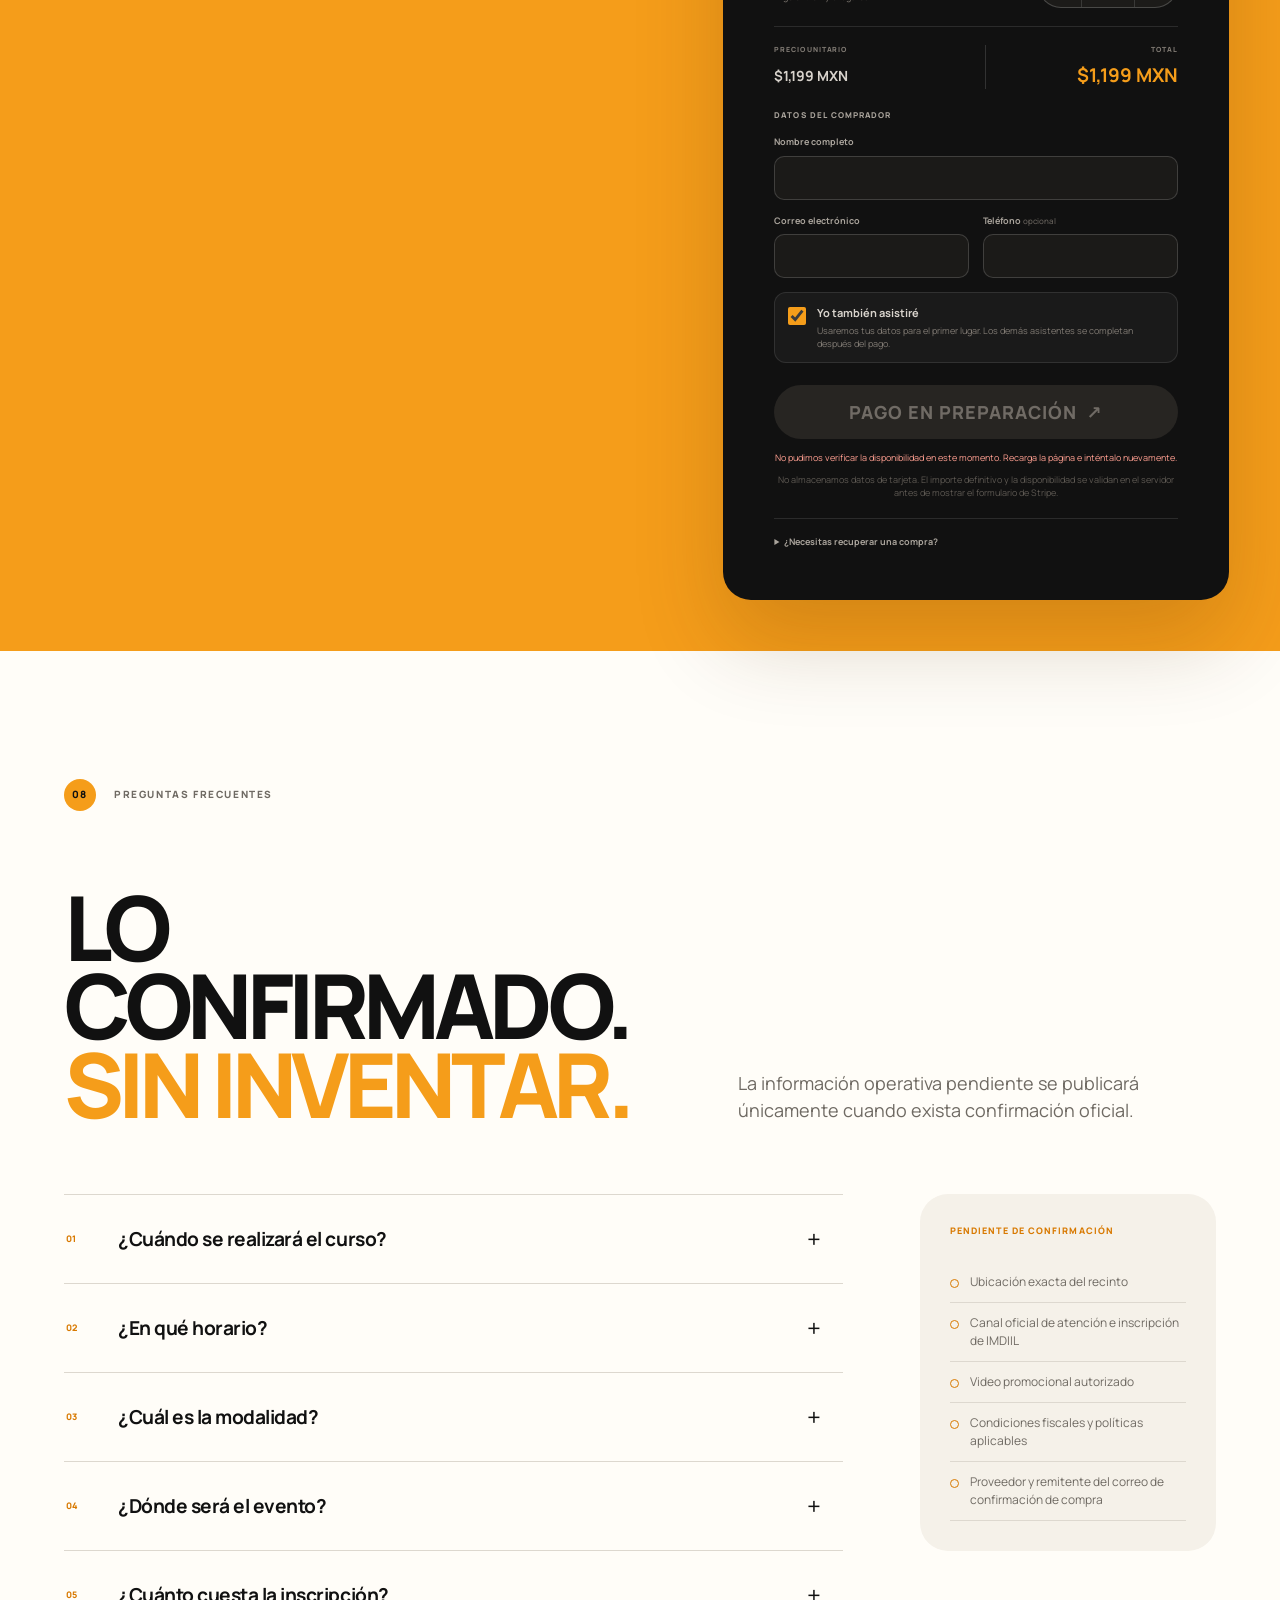
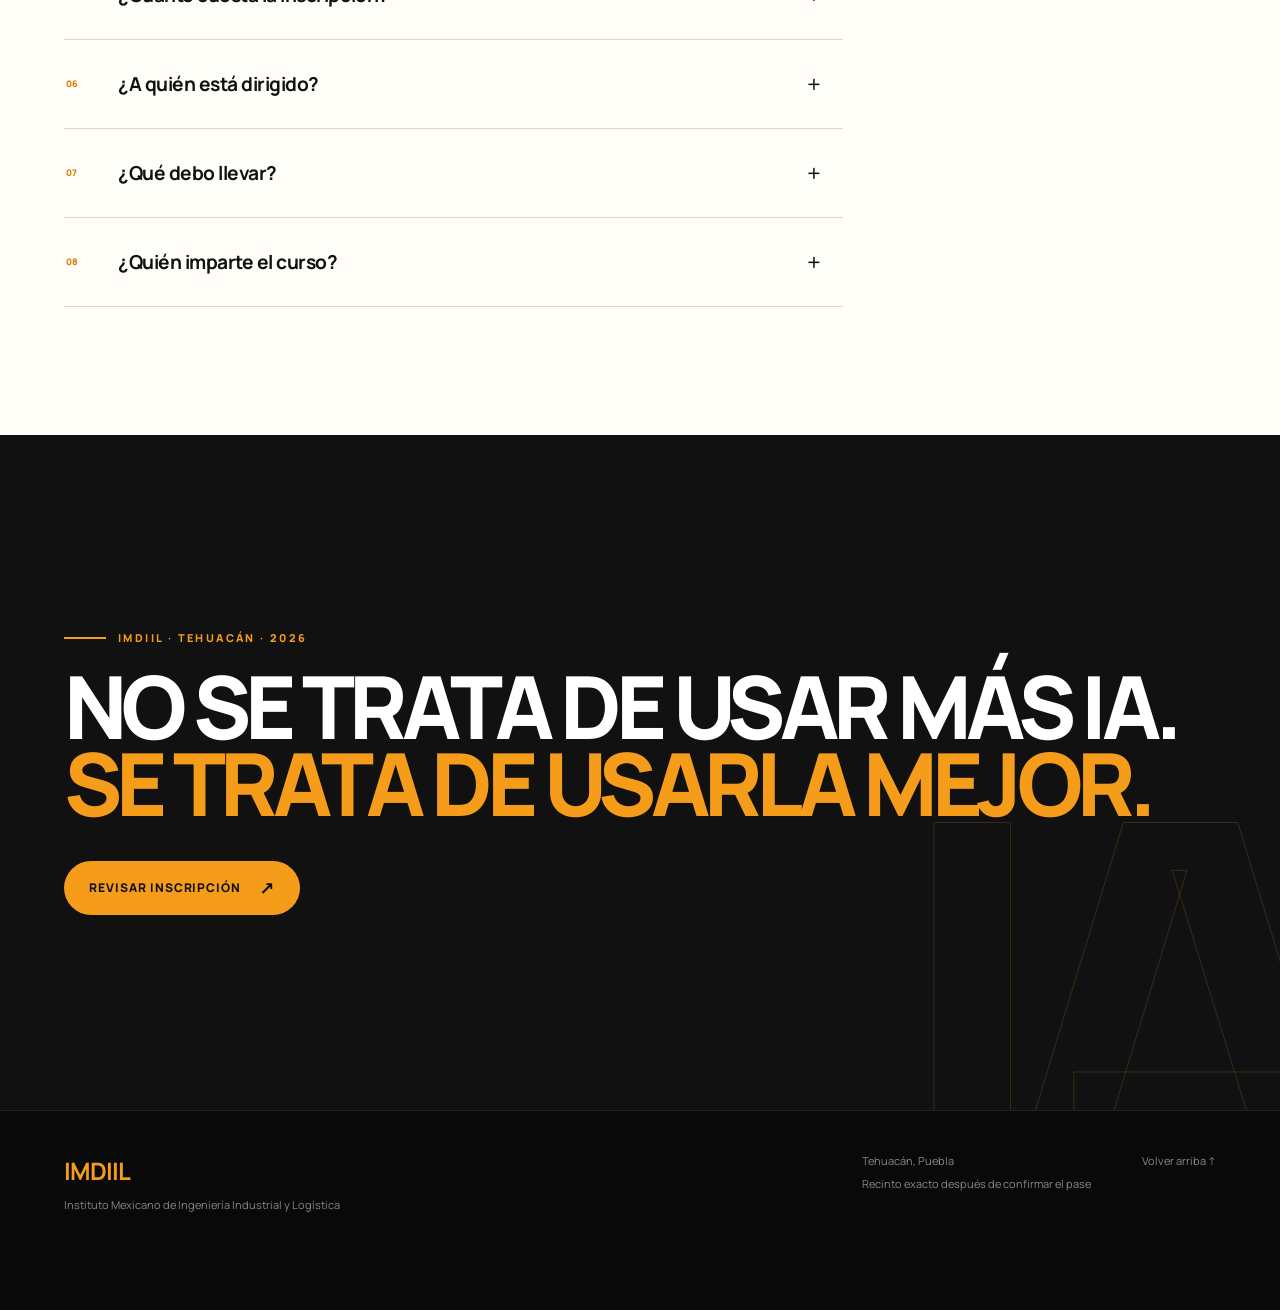
==== commit e4ca17a6: "feat: add editable IA payment element" ====
--- a/ia/index.html
+++ b/ia/index.html
@@ -10,7 +10,7 @@
   <meta property="og:type" content="website">
   <meta property="og:url" content="https://www.imdiil.com/ia/">
   <meta property="og:title" content="Inteligencia Artificial para Empresarios | IMDIIL">
-  <meta property="og:description" content="Curso presencial en Tehuacán. Jueves 26 de noviembre de 2026 · 9:00 a. m. a 4:00 p. m. · $1,199 MXN.">
+  <meta property="og:description" content="Curso presencial en Tehuacán. Jueves 26 de noviembre de 2026 · 9:00 a. m. a 4:00 p. m. Consulta la inversión vigente y reserva en línea.">
   <meta property="og:image" content="https://www.imdiil.com/ia/assets/og-imdiil-ia.png">
   <meta property="og:image:width" content="1200">
   <meta property="og:image:height" content="630">
@@ -22,6 +22,7 @@
   <link href="https://fonts.googleapis.com/css2?family=Manrope:wght@400;500;600;700;800&display=swap" rel="stylesheet">
   <link rel="stylesheet" href="./styles.css">
   <script src="./site-config.js" defer></script>
+  <script src="https://js.stripe.com/v3/" defer></script>
   <script src="./app.js" defer></script>
 </head>
 <body>
@@ -200,7 +201,7 @@
                 <span class="checkout-kicker">RESERVA EN UNA SOLA TRANSACCIÓN</span>
                 <h4>¿Cuántos lugares necesitas?</h4>
               </div>
-              <span class="secure-badge" aria-label="Pago alojado y protegido por Stripe">PAGO SEGURO · STRIPE</span>
+              <span class="secure-badge" aria-label="Pago procesado y protegido por Stripe">PAGO SEGURO · STRIPE</span>
             </div>
 
             <div class="quantity-row">
@@ -244,8 +245,28 @@
               <span id="checkoutSubmitText">Pago en preparación</span><span aria-hidden="true">↗</span>
             </button>
             <p class="checkout-notice" id="checkoutNotice" role="status">Estamos verificando la disponibilidad del sistema de inscripción.</p>
-            <p class="privacy-note">No almacenamos datos de tarjeta. El importe definitivo y la disponibilidad se validan en el servidor antes de abrir Stripe.</p>
+            <p class="privacy-note">No almacenamos datos de tarjeta. El importe definitivo y la disponibilidad se validan en el servidor antes de mostrar el formulario de Stripe.</p>
           </form>
+
+          <section class="payment-element-panel" id="paymentElementPanel" aria-labelledby="paymentElementTitle" hidden>
+            <div class="payment-element-heading">
+              <div>
+                <span class="checkout-kicker">PAGO CIFRADO POR STRIPE</span>
+                <h4 id="paymentElementTitle">Confirma tu pago</h4>
+              </div>
+              <span class="secure-badge">TARJETA SEGURA</span>
+            </div>
+            <div class="payment-order-summary" aria-live="polite">
+              <span id="paymentOrderPlaces">1 lugar</span>
+              <strong id="paymentOrderTotal">$1,199 MXN</strong>
+            </div>
+            <div class="payment-element-mount" id="paymentElement" aria-label="Datos de pago"></div>
+            <button class="button ticket-button" id="paymentSubmit" type="button">
+              <span id="paymentSubmitText">Confirmar y pagar</span><span aria-hidden="true">↗</span>
+            </button>
+            <button class="text-button payment-back" id="paymentBack" type="button">← Editar datos de la compra</button>
+            <p class="checkout-notice" id="paymentNotice" role="status">Stripe procesa tus datos de tarjeta; IMDIIL no los almacena.</p>
+          </section>
 
           <section class="payment-result" id="paymentResult" aria-live="polite" aria-atomic="false" hidden>
             <span class="result-kicker" id="resultKicker">ESTADO DE LA RESERVA</span>
--- a/ia/styles.css
+++ b/ia/styles.css
@@ -31,6 +31,11 @@
 .review-bar { min-height: 34px; padding: 8px 4vw; display: flex; align-items: center; justify-content: center; gap: 10px; color: #d9d7d2; background: #080808; border-bottom: 1px solid rgba(255,255,255,.09); font-size: 11px; letter-spacing: .06em; text-align: center; }
 .review-bar strong { color: var(--orange); text-transform: uppercase; letter-spacing: .12em; }
 .status-dot { width: 7px; height: 7px; border-radius: 50%; background: var(--orange); box-shadow: 0 0 0 5px rgba(245,157,26,.12); }
+.review-bar[data-checkout-state="live"] .status-dot { background: #70cc98; box-shadow: 0 0 0 5px rgba(112,204,152,.13); }
+.review-bar[data-checkout-state="live"] strong { color: #70cc98; }
+.review-bar[data-checkout-state="test"] .status-dot { background: #f5c45b; box-shadow: 0 0 0 5px rgba(245,196,91,.13); }
+.review-bar[data-checkout-state="unavailable"] .status-dot,.review-bar[data-checkout-state="sold-out"] .status-dot { background: #d86c5f; box-shadow: 0 0 0 5px rgba(216,108,95,.13); }
+.review-bar[data-checkout-state="unavailable"] strong,.review-bar[data-checkout-state="sold-out"] strong { color: #e68b7f; }
 
 .site-header { position: absolute; z-index: 100; top: 52px; left: 3vw; right: 3vw; height: var(--header-h); padding: 0 16px 0 22px; display: grid; grid-template-columns: 1fr auto 1fr; align-items: center; color: var(--white); background: rgba(17,17,17,.82); border: 1px solid rgba(255,255,255,.13); border-radius: 999px; backdrop-filter: blur(22px); box-shadow: 0 14px 50px rgba(0,0,0,.22); }
 .site-header.is-fixed { position: fixed; top: 14px; animation: headerIn .5s var(--ease); }
@@ -265,6 +270,18 @@
 .checkout-notice.is-error, .attendees-notice.is-error { color: #ff9f91; }
 .checkout-notice.is-ready { color: #bcdccf; }
 .privacy-note { margin-top: 8px; color: #5e5953; }
+
+.payment-element-panel { padding: 4px 0 0; }
+.payment-element-panel[hidden] { display: none; }
+.payment-element-heading { margin-bottom: 18px; display: flex; align-items: flex-start; justify-content: space-between; gap: 18px; }
+.payment-element-heading h4 { margin: 7px 0 0; color: var(--white); font-size: clamp(20px,2vw,28px); line-height: 1.1; letter-spacing: -.035em; }
+.payment-order-summary { margin-bottom: 18px; padding: 15px 17px; display: flex; justify-content: space-between; align-items: center; gap: 18px; color: #aaa49c; background: #171614; border: 1px solid rgba(255,255,255,.12); border-radius: 12px; font-size: 11px; }
+.payment-order-summary strong { color: var(--orange); font-size: 16px; }
+.payment-element-mount { min-height: 120px; padding: 17px; background: #f6f3ee; border-radius: 14px; }
+.payment-element-panel .ticket-button { margin-top: 18px; }
+.payment-back { width: 100%; margin-top: 14px; text-align: center; }
+.payment-element-panel[aria-busy="true"] { cursor: progress; }
+.payment-element-panel[aria-busy="true"] .payment-element-mount { opacity: .72; }
 
 .payment-result { padding: 26px; background: #171614; border: 1px solid rgba(255,255,255,.14); border-radius: 18px; }
 .payment-result[hidden] { display: none; }
@@ -430,6 +447,7 @@
   .enrollment-copy { padding: 84px 18px 54px; }
   .ticket { margin: 0 18px 60px; padding: 30px 24px; }
   .checkout-heading { display: grid; }
+  .payment-element-heading { display: grid; }
   .secure-badge { width: max-content; }
   .buyer-fields, .attendee-entry, .recovery-panel form { grid-template-columns: 1fr; }
   .form-field-wide, .attendee-entry legend, .recovery-panel form > p, .recovery-panel form > button, .recovery-panel form > #recoveryNotice { grid-column: 1; }
@@ -454,6 +472,8 @@
   .quantity-control { justify-self: start; }
   .price-summary { gap: 10px; }
   .price-summary > div:last-child { padding-left: 10px; }
+  .payment-element-mount { min-height: 112px; padding: 12px; border-radius: 11px; }
+  .payment-order-summary { padding: 13px 14px; }
 }
 
 @media (max-width: 370px) {
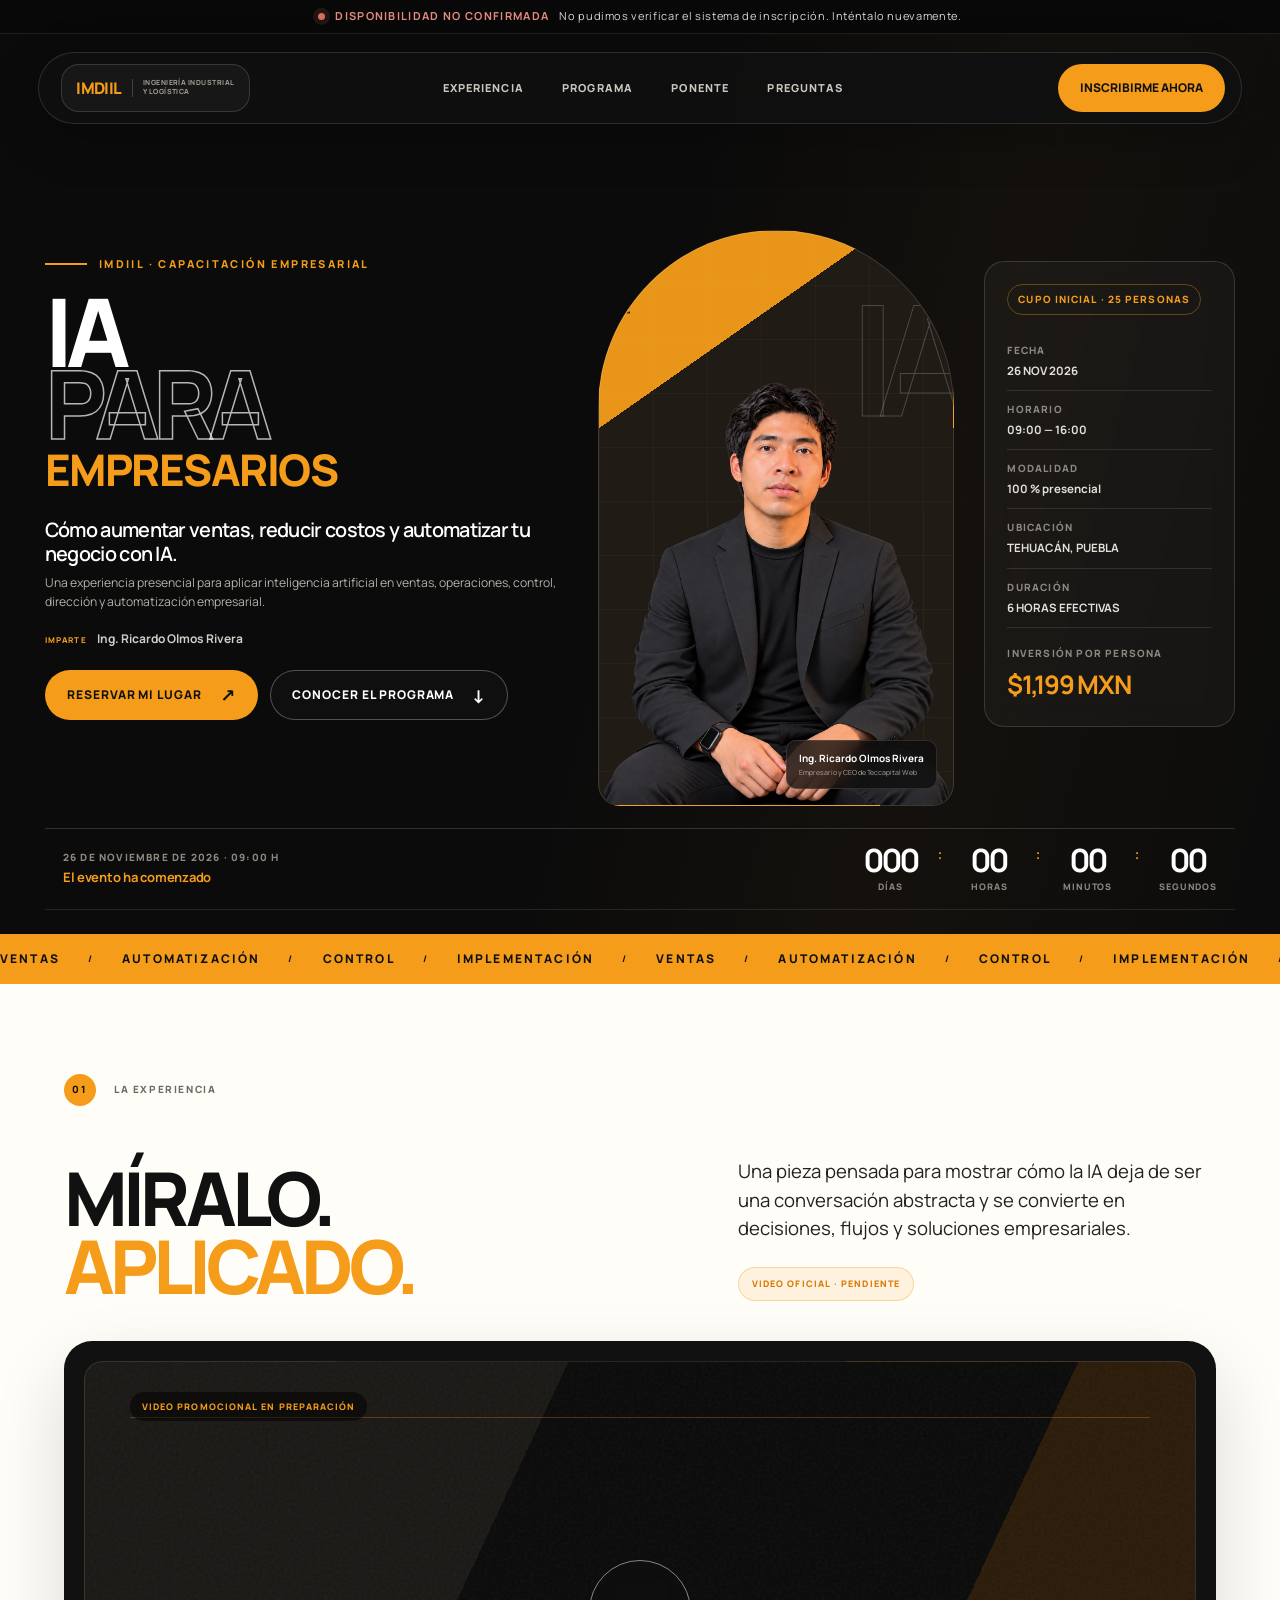
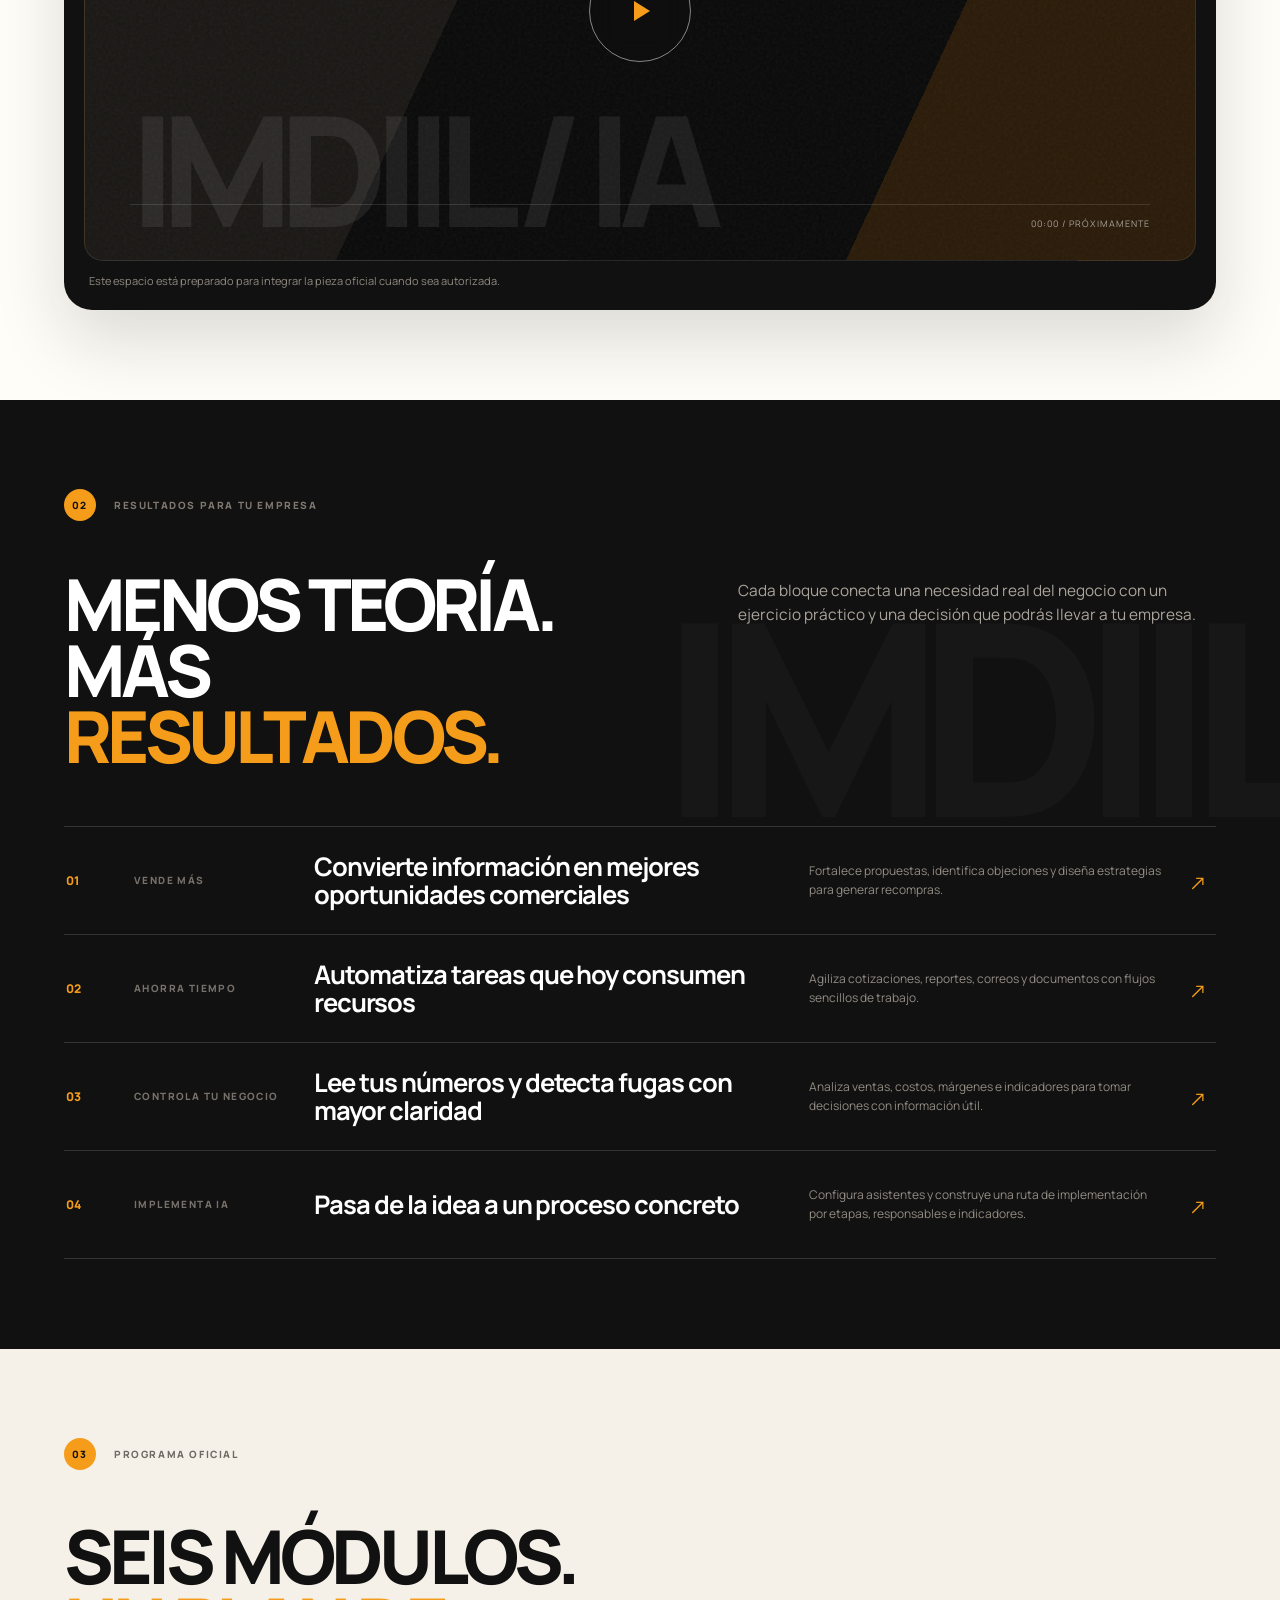
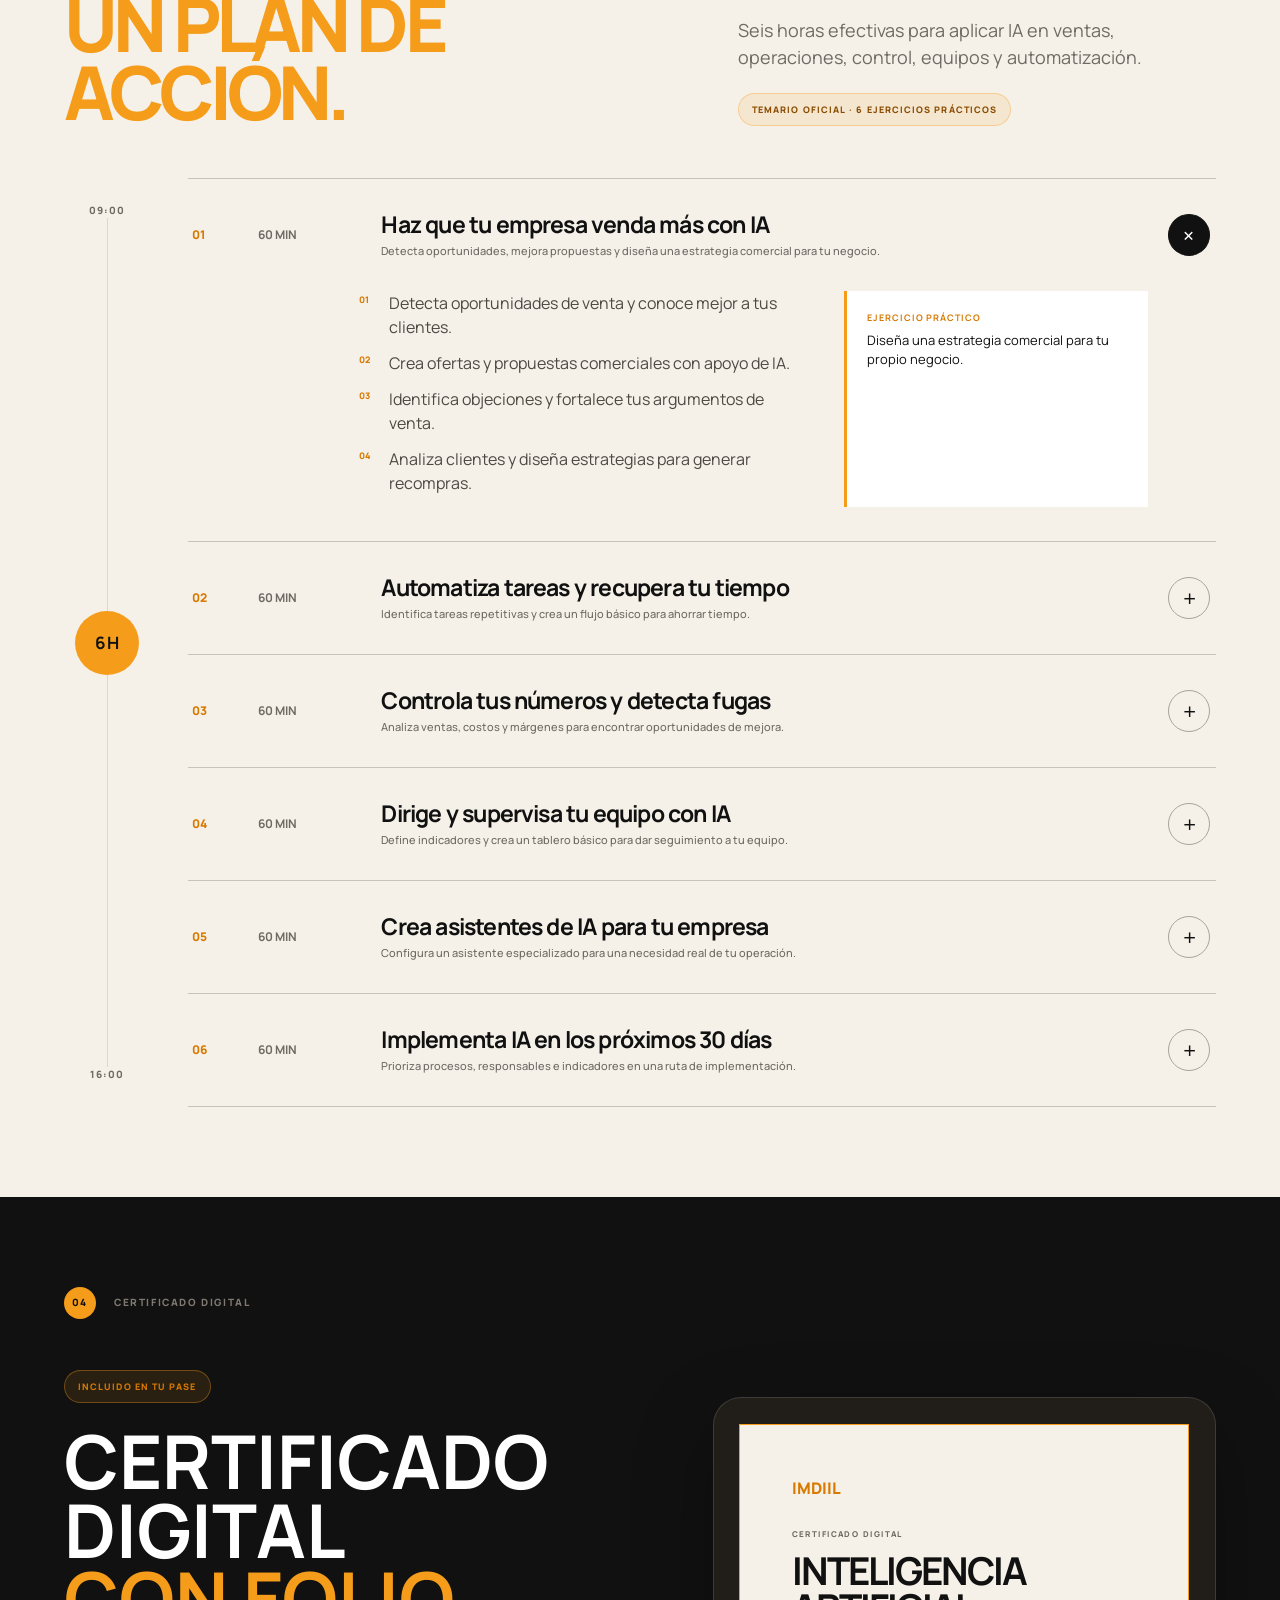
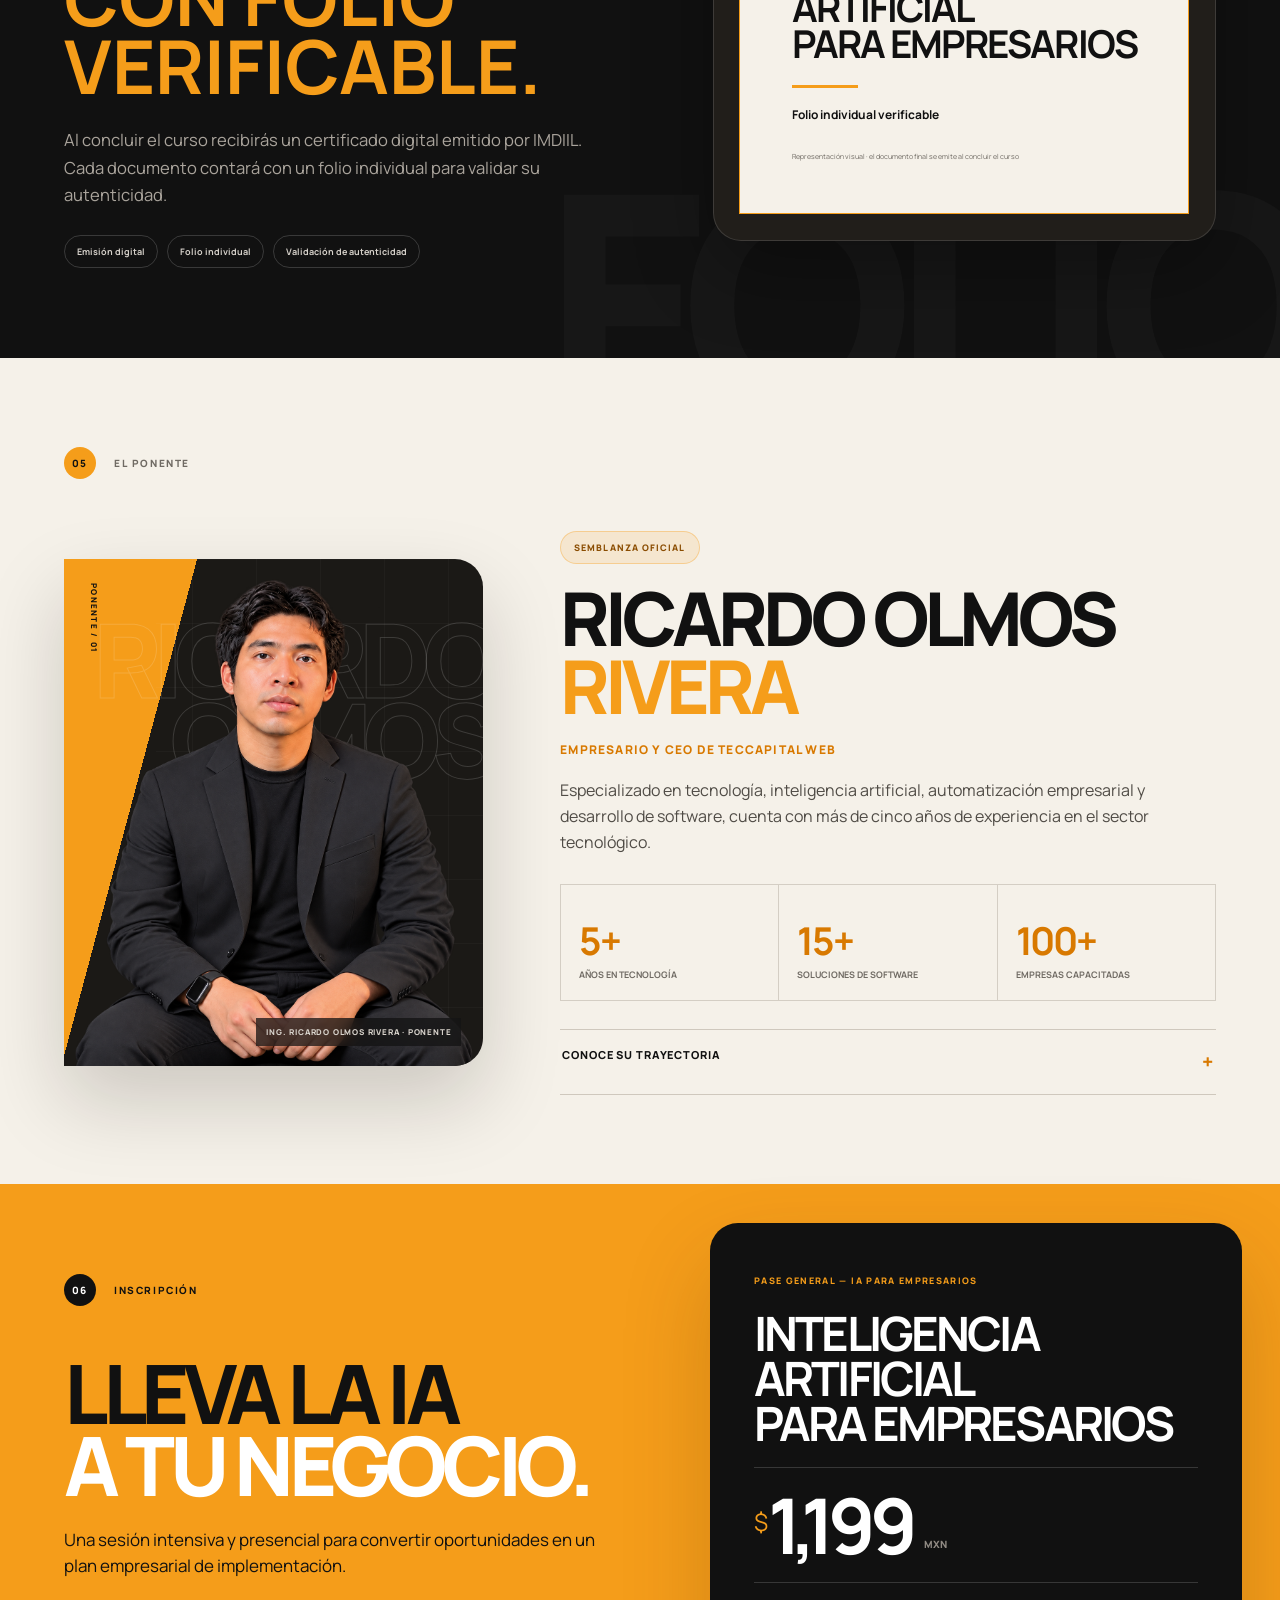
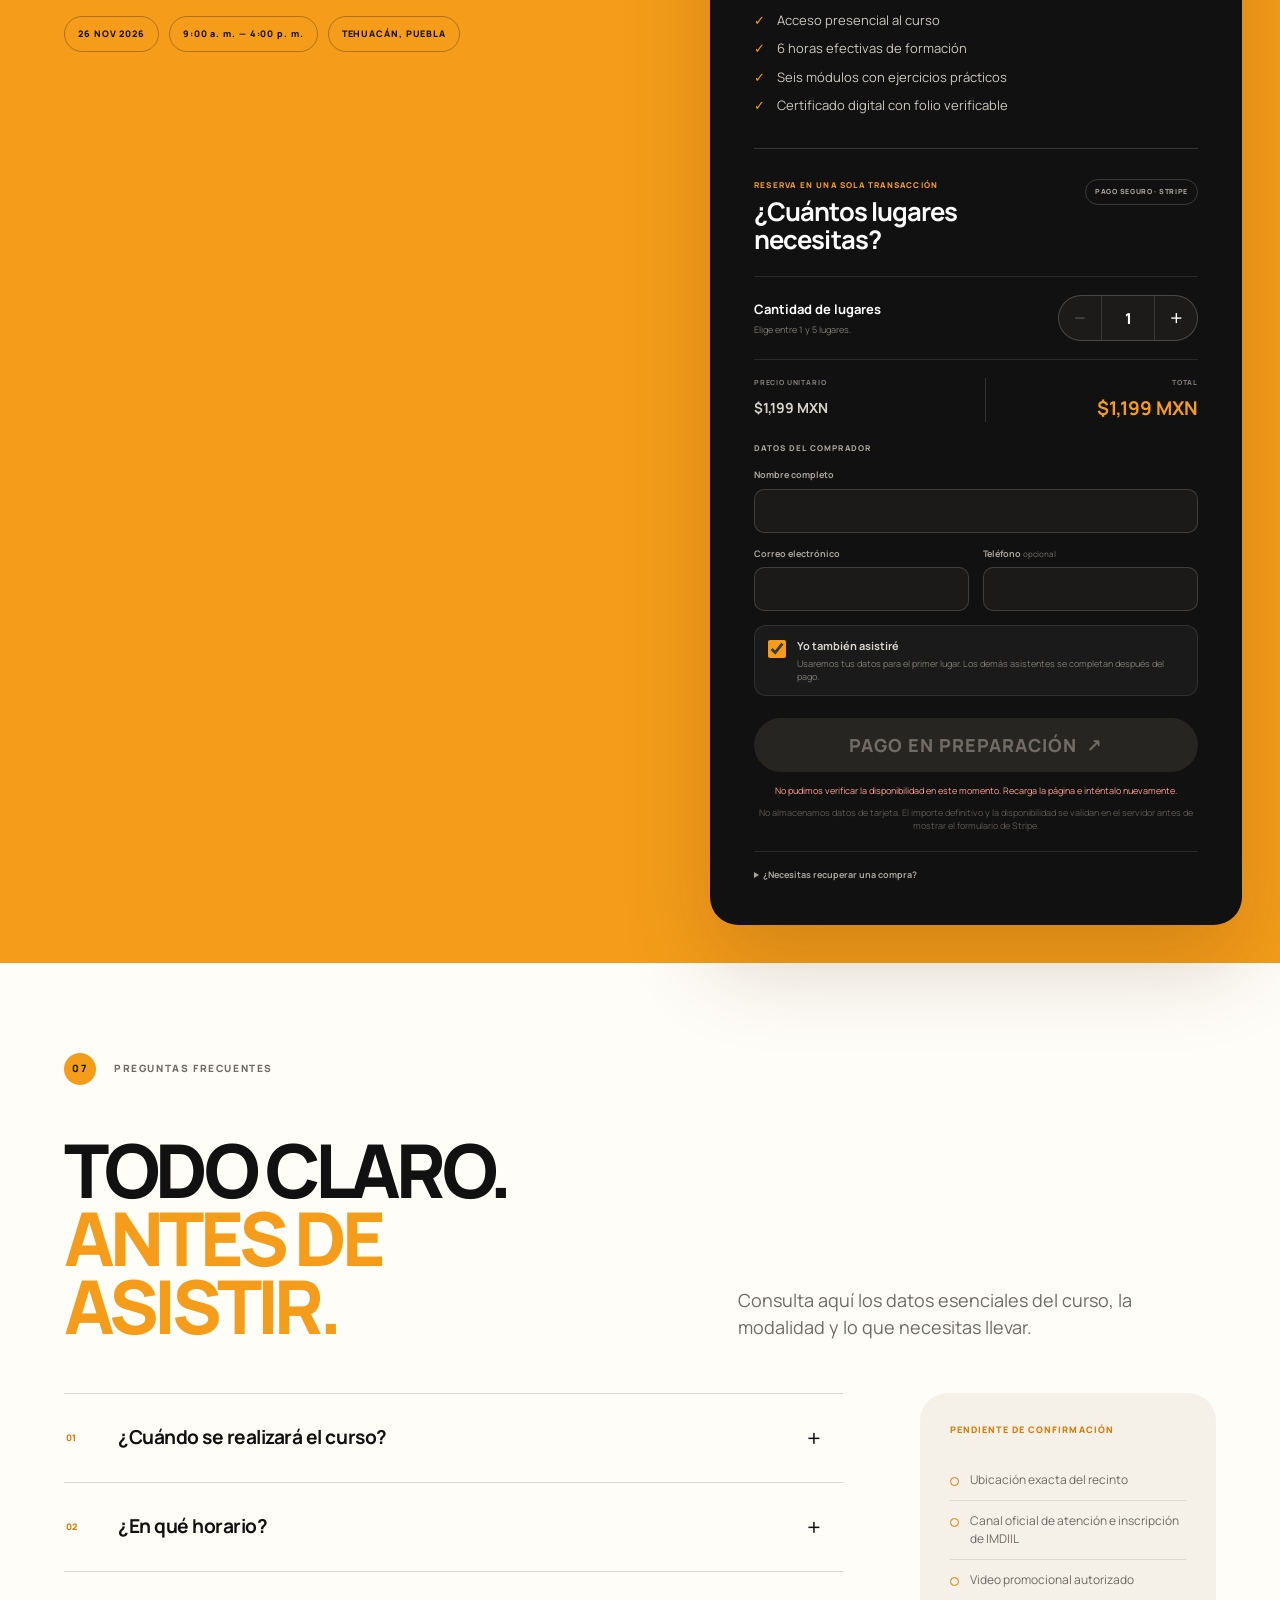
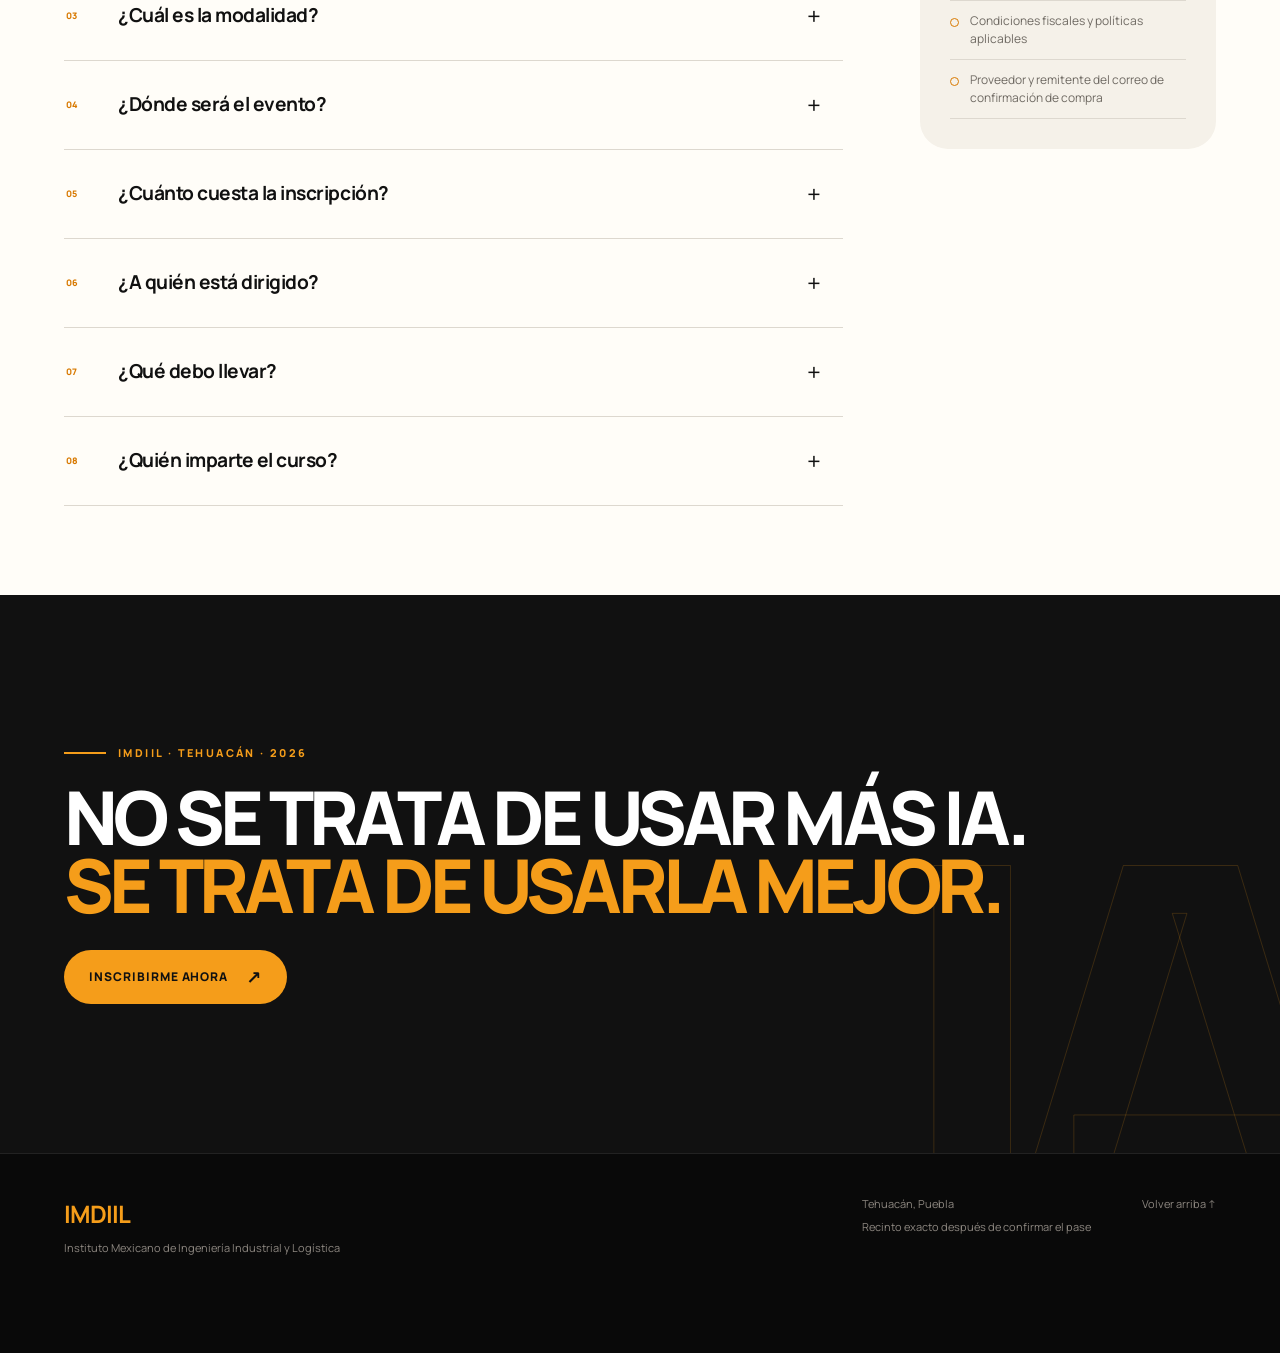
==== commit 7d03c3a8: "Refina landing premium de IA para empresarios" ====
--- a/ia/index.html
+++ b/ia/index.html
@@ -22,6 +22,7 @@
   <link href="https://fonts.googleapis.com/css2?family=Manrope:wght@400;500;600;700;800&display=swap" rel="stylesheet">
   <link rel="stylesheet" href="./styles.css">
   <script src="./site-config.js" defer></script>
+  <script src="./countdown-core.js" defer></script>
   <script src="https://js.stripe.com/v3/" defer></script>
   <script src="./app.js" defer></script>
 </head>
@@ -49,7 +50,7 @@
       <a href="#ponente">Ponente</a>
       <a href="#preguntas">Preguntas</a>
     </nav>
-    <button class="header-cta checkout-trigger" type="button">Inscribirme</button>
+    <button class="header-cta checkout-trigger" type="button">Inscribirme ahora</button>
   </header>
 
   <main id="main">
@@ -59,29 +60,47 @@
         <h1 id="heroTitle"><span class="hero-solid">IA</span><span class="hero-outline">PARA</span><span class="hero-accent">EMPRESARIOS</span></h1>
         <p class="hero-tagline" id="heroTagline">Cómo aumentar ventas, reducir costos y automatizar tu negocio con IA.</p>
         <p class="hero-description" id="heroDescription"></p>
+        <p class="hero-speaker-line"><span>Imparte</span><strong id="heroSpeakerName">Ing. Ricardo Olmos Rivera</strong></p>
         <div class="hero-actions">
-          <button class="button button-primary checkout-trigger" type="button">Inscribirme ahora <span aria-hidden="true">↗</span></button>
-          <a class="button button-ghost" href="#programa">Explorar el programa <span aria-hidden="true">↓</span></a>
-        </div>
-      </div>
-
-      <aside class="hero-editorial reveal" data-delay="2" aria-labelledby="heroEditorialTitle">
-        <div class="editorial-topline"><span>CURSO PRESENCIAL · CUPO LIMITADO</span><span>TEHUACÁN · 2026</span></div>
-        <div class="editorial-duration"><strong>6</strong><span>HORAS<br>EFECTIVAS</span></div>
-        <h2 id="heroEditorialTitle">DEL PROBLEMA REAL<br>A UN <em>PLAN DE ACCIÓN.</em></h2>
-        <ol class="editorial-benefits">
-          <li><span>01</span><strong>Aumenta ventas con mejores propuestas y seguimiento.</strong></li>
-          <li><span>02</span><strong>Automatiza tareas y detecta fugas en el negocio.</strong></li>
-          <li><span>03</span><strong>Implementa asistentes y una ruta a 30 días.</strong></li>
-        </ol>
-        <div class="editorial-byline"><span>IMPARTE</span><strong>ING. RICARDO OLMOS RIVERA</strong></div>
+          <button class="button button-primary checkout-trigger" type="button">Reservar mi lugar <span aria-hidden="true">↗</span></button>
+          <a class="button button-ghost" href="#programa">Conocer el programa <span aria-hidden="true">↓</span></a>
+        </div>
+      </div>
+
+      <figure class="hero-portrait reveal" data-delay="1">
+        <span class="hero-portrait-index" aria-hidden="true">PONENTE / 01</span>
+        <span class="hero-portrait-word" aria-hidden="true">IA</span>
+        <img id="heroSpeakerPhoto" src="./assets/ricardo-olmos-rivera.png" alt="Ing. Ricardo Olmos Rivera" width="1141" height="1379" loading="eager" decoding="async" fetchpriority="high">
+        <figcaption><strong>Ing. Ricardo Olmos Rivera</strong><span>Empresario y CEO de Teccapital Web</span></figcaption>
+      </figure>
+
+      <aside class="hero-facts reveal" data-delay="2" aria-label="Datos esenciales del curso">
+        <p class="capacity-badge">Cupo inicial · 25 personas</p>
+        <dl class="hero-facts-list">
+          <div><dt>Fecha</dt><dd id="metaDate">26 NOV 2026</dd></div>
+          <div><dt>Horario</dt><dd id="metaSchedule">09:00 — 16:00</dd></div>
+          <div><dt>Modalidad</dt><dd id="metaModality">100 % PRESENCIAL</dd></div>
+          <div><dt>Ubicación</dt><dd id="metaLocation">TEHUACÁN, PUEBLA</dd></div>
+          <div><dt>Duración</dt><dd id="metaDuration">6 HORAS EFECTIVAS</dd></div>
+        </dl>
+        <div class="hero-investment"><span>Inversión por persona</span><strong id="metaPrice">$1,199 MXN</strong></div>
       </aside>
 
-      <div class="hero-meta reveal" data-delay="3">
-        <div><span>FECHA</span><strong id="metaDate">26 NOV 2026</strong></div>
-        <div><span>HORARIO</span><strong id="metaSchedule">09:00 — 16:00</strong></div>
-        <div><span>MODALIDAD</span><strong id="metaModality">100 % PRESENCIAL</strong></div>
-        <div class="meta-price"><span>INVERSIÓN</span><strong id="metaPrice">$1,199 MXN</strong></div>
+      <div class="hero-countdown reveal" data-delay="3" aria-labelledby="countdownTitle">
+        <div class="countdown-copy">
+          <span id="countdownDate">26 NOVIEMBRE 2026 · 09:00 H</span>
+          <strong id="countdownTitle">Tu lugar se acerca</strong>
+        </div>
+        <div class="countdown-units" aria-label="Tiempo restante para el curso">
+          <span><strong id="countdownDays">000</strong><small>Días</small></span>
+          <i aria-hidden="true">:</i>
+          <span><strong id="countdownHours">00</strong><small>Horas</small></span>
+          <i aria-hidden="true">:</i>
+          <span><strong id="countdownMinutes">00</strong><small>Minutos</small></span>
+          <i aria-hidden="true">:</i>
+          <span><strong id="countdownSeconds">00</strong><small>Segundos</small></span>
+        </div>
+        <p class="countdown-status" id="countdownStatus" role="status" aria-live="polite"></p>
       </div>
     </section>
 
@@ -112,11 +131,11 @@
       </div>
     </section>
 
-    <section class="manifesto section-dark" aria-labelledby="manifestoTitle">
-      <div class="section-kicker reveal"><span>02</span><p>EL PUNTO DE PARTIDA</p></div>
+    <section class="manifesto benefits-section section-dark" aria-labelledby="manifestoTitle">
+      <div class="section-kicker reveal"><span>02</span><p>RESULTADOS PARA TU EMPRESA</p></div>
       <div class="manifesto-grid">
-        <h2 class="reveal" id="manifestoTitle">LA IA YA ESTÁ CAMBIANDO<br>LA FORMA DE <em>HACER NEGOCIOS.</em></h2>
-        <p class="reveal" data-delay="1">Este curso está diseñado para quienes toman decisiones. Cada bloque conecta una necesidad empresarial con un ejercicio práctico y una ruta concreta de implementación.</p>
+        <h2 class="reveal" id="manifestoTitle">MENOS TEORÍA.<br>MÁS <em>RESULTADOS.</em></h2>
+        <p class="reveal" data-delay="1">Cada bloque conecta una necesidad real del negocio con un ejercicio práctico y una decisión que podrás llevar a tu empresa.</p>
       </div>
       <div class="value-rows" id="valueRows"></div>
     </section>
@@ -138,25 +157,30 @@
       </div>
     </section>
 
-    <section class="outcomes section-light" aria-labelledby="outcomesTitle">
-      <div class="section-kicker reveal"><span>04</span><p>RESULTADOS DE APRENDIZAJE</p></div>
-      <div class="outcomes-heading reveal">
-        <h2 id="outcomesTitle">DE ENTENDER<br>A <em>IMPLEMENTAR.</em></h2>
-        <p>Seis entregables prácticos conectados con necesidades reales del negocio: vender, ahorrar tiempo, controlar, dirigir y ejecutar.</p>
-      </div>
-      <div class="outcome-track" id="outcomeTrack" aria-label="Resultados de aprendizaje"></div>
-    </section>
-
-    <section class="audience section-dark" aria-labelledby="audienceTitle">
-      <div class="audience-watermark" aria-hidden="true">DECIDIR</div>
-      <div class="section-kicker reveal"><span>05</span><p>PARA QUIÉN</p></div>
-      <h2 class="reveal" id="audienceTitle">PARA QUIENES<br><em>MUEVEN LA EMPRESA.</em></h2>
-      <p class="audience-copy reveal">Una experiencia presencial para quienes dirigen, emprenden, administran o hacen crecer un negocio.</p>
-      <div class="audience-grid" id="audienceGrid"></div>
+    <section class="certificate section-dark" aria-labelledby="certificateTitle">
+      <div class="section-kicker reveal"><span>04</span><p>CERTIFICADO DIGITAL</p></div>
+      <div class="certificate-layout">
+        <div class="certificate-copy reveal">
+          <span class="provisional-pill">INCLUIDO EN TU PASE</span>
+          <h2 id="certificateTitle">TU APRENDIZAJE.<br><em>CON RESPALDO.</em></h2>
+          <p id="certificateDescription">Al concluir el curso recibirás un certificado digital emitido por IMDIIL, con un folio individual para validar su autenticidad.</p>
+          <ul id="certificateFeatures"></ul>
+        </div>
+        <div class="certificate-preview reveal" data-delay="1" aria-label="Vista conceptual del certificado incluido">
+          <div class="certificate-sheet">
+            <span class="certificate-brand">IMDIIL</span>
+            <span class="certificate-kicker">CERTIFICADO DIGITAL</span>
+            <strong>INTELIGENCIA ARTIFICIAL<br>PARA EMPRESARIOS</strong>
+            <i></i>
+            <p>Folio individual verificable</p>
+            <small>Representación visual · el documento final se emite al concluir el curso</small>
+          </div>
+        </div>
+      </div>
     </section>
 
     <section class="speaker section-paper" id="ponente" aria-labelledby="speakerName">
-      <div class="section-kicker reveal"><span>06</span><p>EL PONENTE</p></div>
+      <div class="section-kicker reveal"><span>05</span><p>EL PONENTE</p></div>
       <div class="speaker-layout">
         <figure class="speaker-portrait reveal">
           <div class="portrait-grid" aria-hidden="true"></div>
@@ -168,15 +192,36 @@
           <span class="provisional-pill dark">SEMBLANZA OFICIAL</span>
           <h2 id="speakerName">ING. RICARDO<br><em>OLMOS RIVERA</em></h2>
           <p class="speaker-role" id="speakerRole">Empresario y CEO de Teccapital Web</p>
-          <div id="speakerBio"></div>
+          <p class="speaker-brief" id="speakerBrief"></p>
+          <div class="speaker-stats" aria-label="Experiencia del ponente">
+            <div><strong>5+</strong><span>años en tecnología</span></div>
+            <div><strong>15+</strong><span>soluciones de software</span></div>
+            <div><strong>100+</strong><span>empresas capacitadas</span></div>
+          </div>
+          <details class="speaker-biography">
+            <summary>Conoce su trayectoria <span aria-hidden="true">+</span></summary>
+            <div id="speakerBio"></div>
+          </details>
           <p class="disclaimer" id="speakerDisclaimer" hidden></p>
         </div>
       </div>
+    </section>
+
+    <section class="testimonials section-light" id="testimonials" aria-labelledby="testimonialsTitle" hidden>
+      <div class="section-kicker"><span>06</span><p>OPINIONES</p></div>
+      <div class="testimonials-heading">
+        <h2 id="testimonialsTitle">EXPERIENCIAS<br><em>REALES.</em></h2>
+        <div class="testimonial-controls" aria-label="Controles de opiniones">
+          <button id="testimonialPrevious" type="button" aria-controls="testimonialTrack" aria-label="Opinión anterior">←</button>
+          <button id="testimonialNext" type="button" aria-controls="testimonialTrack" aria-label="Opinión siguiente">→</button>
+        </div>
+      </div>
+      <div class="testimonial-track" id="testimonialTrack" role="region" aria-label="Opiniones de asistentes" tabindex="0"></div>
     </section>
 
     <section class="enrollment" id="inscripcion" aria-labelledby="enrollmentTitle">
       <div class="enrollment-copy reveal">
-        <div class="section-kicker inverse"><span>07</span><p>INSCRIPCIÓN</p></div>
+        <div class="section-kicker inverse"><span>06</span><p>INSCRIPCIÓN</p></div>
         <h2 id="enrollmentTitle">LLEVA LA IA<br><em>A TU NEGOCIO.</em></h2>
         <p>Una sesión intensiva y presencial para convertir oportunidades en un plan empresarial de implementación.</p>
         <div class="enrollment-meta">
@@ -184,7 +229,7 @@
         </div>
       </div>
       <div class="ticket reveal" data-delay="1">
-        <span class="ticket-label">PASE / CURSO PRESENCIAL</span>
+        <span class="ticket-label">PASE GENERAL — IA PARA EMPRESARIOS</span>
         <h3>INTELIGENCIA ARTIFICIAL<br>PARA EMPRESARIOS</h3>
         <div class="ticket-price"><sup>$</sup><strong id="ticketPrice">1,199</strong><span>MXN</span></div>
         <ul id="ticketBenefits">
@@ -318,10 +363,10 @@
     </section>
 
     <section class="faq-section section-light" id="preguntas" aria-labelledby="faqTitle">
-      <div class="section-kicker reveal"><span>08</span><p>PREGUNTAS FRECUENTES</p></div>
+      <div class="section-kicker reveal"><span>07</span><p>PREGUNTAS FRECUENTES</p></div>
       <div class="faq-heading reveal">
-        <h2 id="faqTitle">LO CONFIRMADO.<br><em>SIN INVENTAR.</em></h2>
-        <p>La información operativa pendiente se publicará únicamente cuando exista confirmación oficial.</p>
+        <h2 id="faqTitle">TODO CLARO.<br><em>ANTES DE ASISTIR.</em></h2>
+        <p>Consulta aquí los datos esenciales del curso, la modalidad y lo que necesitas llevar.</p>
       </div>
       <div class="faq-layout">
         <div class="faq-list" id="faqList"></div>
@@ -336,7 +381,7 @@
       <div class="closing-mark" aria-hidden="true">IA</div>
       <p class="eyebrow reveal">IMDIIL · TEHUACÁN · 2026</p>
       <h2 class="reveal" id="closingTitle">NO SE TRATA DE USAR MÁS IA.<br><em>SE TRATA DE USARLA MEJOR.</em></h2>
-      <button class="button button-primary checkout-trigger reveal" type="button">Revisar inscripción <span aria-hidden="true">↗</span></button>
+      <button class="button button-primary checkout-trigger reveal" type="button">Inscribirme ahora <span aria-hidden="true">↗</span></button>
     </section>
   </main>
 
@@ -352,7 +397,7 @@
     <a href="#inicio">Volver arriba ↑</a>
   </footer>
 
-  <button class="mobile-cta checkout-trigger" type="button"><span>IA PARA EMPRESARIOS</span><strong><span id="mobilePrice">$1,199</span> · INSCRIBIRME</strong></button>
+  <button class="mobile-cta checkout-trigger" type="button"><span>IA PARA EMPRESARIOS</span><strong><span id="mobilePrice">$1,199</span> · INSCRIBIRME AHORA</strong></button>
 
   <div class="toast" id="toast" role="status" aria-live="polite" aria-atomic="true">
     <button type="button" id="toastClose" aria-label="Cerrar aviso">×</button>
--- a/ia/styles.css
+++ b/ia/styles.css
@@ -481,6 +481,228 @@
   .mobile-cta > span { display: none; }
 }
 
+/* Refinamiento editorial IA para Empresarios */
+html { overflow-x: clip; }
+.hero {
+  min-height: max(760px, 100svh);
+  padding: 148px 3.5vw 24px;
+  grid-template-columns: minmax(390px, 1fr) minmax(300px, .68fr) minmax(250px, .48fr);
+  grid-template-rows: minmax(0, 1fr) auto;
+  gap: 22px clamp(20px, 2.4vw, 40px);
+  align-items: end;
+}
+.hero::before { background: linear-gradient(104deg, #0b0b0b 0 48%, #14110d 72%, #0c0c0c 100%); }
+.hero::after { opacity: .2; background-size: 100% 100%, 100% 78px; }
+.hero-copy { align-self: center; max-width: 720px; padding-bottom: 12px; }
+.hero h1 { font-size: clamp(64px, 7.4vw, 118px); line-height: .76; }
+.hero-accent { margin-top: .22em; font-size: .46em; }
+.hero-tagline { max-width: 590px; margin: 26px 0 8px; font-size: clamp(18px, 1.55vw, 25px); line-height: 1.22; }
+.hero-description { max-width: 570px; font-size: clamp(12px, .95vw, 15px); line-height: 1.55; }
+.hero-speaker-line { margin: 18px 0 0; display: flex; align-items: baseline; gap: 10px; color: #d2cec7; }
+.hero-speaker-line span { color: var(--orange); font-size: 8px; font-weight: 800; letter-spacing: .14em; text-transform: uppercase; }
+.hero-speaker-line strong { font-size: 12px; }
+.hero-actions { margin-top: 22px; }
+.hero-actions .button { min-height: 50px; padding-inline: 21px; }
+
+.hero-portrait {
+  position: relative;
+  width: 100%;
+  height: min(64vh, 590px);
+  min-height: 470px;
+  margin: 0;
+  align-self: end;
+  overflow: hidden;
+  isolation: isolate;
+  background: linear-gradient(145deg, rgba(245,157,26,.95) 0 24%, #201b15 24% 100%);
+  border: 1px solid rgba(255,255,255,.13);
+  border-radius: 180px 180px 22px 22px;
+}
+.hero-portrait::after { content: ""; position: absolute; z-index: 0; inset: 0; opacity: .24; background-image: linear-gradient(rgba(255,255,255,.13) 1px, transparent 1px), linear-gradient(90deg, rgba(255,255,255,.13) 1px, transparent 1px); background-size: 54px 54px; }
+.hero-portrait-index { position: absolute; z-index: 3; top: 26px; left: 22px; color: var(--ink); font-size: 7px; font-weight: 800; letter-spacing: .16em; writing-mode: vertical-rl; }
+.hero-portrait-word { position: absolute; z-index: 1; top: 12%; right: -3%; color: transparent; -webkit-text-stroke: 1px rgba(255,255,255,.2); font-size: clamp(110px, 12vw, 190px); font-weight: 800; line-height: .75; letter-spacing: -.12em; }
+.hero-portrait img { position: absolute; z-index: 2; inset: 2% 0 0; width: 100%; height: 98%; object-fit: contain; object-position: center bottom; }
+.hero-portrait figcaption { position: absolute; z-index: 4; right: 16px; bottom: 16px; max-width: calc(100% - 32px); padding: 10px 12px; display: grid; gap: 2px; color: var(--white); background: rgba(10,10,10,.74); border: 1px solid rgba(255,255,255,.12); border-radius: 10px; backdrop-filter: blur(12px); }
+.hero-portrait figcaption strong { font-size: 10px; }
+.hero-portrait figcaption span { color: #aaa49c; font-size: 7px; }
+
+.hero-facts { align-self: center; padding: 22px; background: rgba(255,255,255,.035); border: 1px solid rgba(255,255,255,.14); border-radius: 20px; backdrop-filter: blur(14px); }
+.capacity-badge { width: max-content; max-width: 100%; margin: 0 0 17px; padding: 7px 10px; color: var(--orange); border: 1px solid rgba(245,157,26,.35); border-radius: 999px; font-size: 10px; font-weight: 800; letter-spacing: .11em; text-transform: uppercase; }
+.hero-facts-list { margin: 0; }
+.hero-facts-list div { padding: 11px 0; border-bottom: 1px solid rgba(255,255,255,.11); }
+.hero-facts-list dt, .hero-investment span { color: #8e8880; font-size: 10px; font-weight: 800; letter-spacing: .12em; text-transform: uppercase; }
+.hero-facts-list dd { margin: 4px 0 0; color: #e3dfd9; font-size: clamp(10px, .9vw, 13px); font-weight: 700; }
+.hero-investment { padding-top: 18px; display: grid; gap: 5px; }
+.hero-investment strong { color: var(--orange); font-size: clamp(23px, 2vw, 32px); letter-spacing: -.05em; }
+
+.hero-countdown { grid-column: 1 / -1; min-height: 82px; padding: 14px 18px; display: grid; grid-template-columns: minmax(170px, 1fr) auto; align-items: center; gap: 18px; border-top: 1px solid rgba(255,255,255,.15); border-bottom: 1px solid rgba(255,255,255,.1); }
+.countdown-copy { display: grid; gap: 3px; }
+.countdown-copy span { color: #8e8880; font-size: 10px; font-weight: 800; letter-spacing: .12em; }
+.countdown-copy strong { font-size: 13px; letter-spacing: -.02em; }
+.countdown-units { display: flex; align-items: flex-start; justify-content: end; gap: clamp(8px, 1.5vw, 22px); font-variant-numeric: tabular-nums; }
+.countdown-units > span { min-width: 54px; display: grid; justify-items: center; }
+.countdown-units strong { font-size: clamp(24px, 2.5vw, 38px); line-height: 1; letter-spacing: -.06em; }
+.countdown-units small { margin-top: 4px; color: #8e8880; font-size: 9px; font-weight: 800; letter-spacing: .1em; text-transform: uppercase; }
+.countdown-units i { color: var(--orange); font-size: 20px; font-style: normal; line-height: 1; }
+.countdown-status { position: absolute; width: 1px; height: 1px; margin: -1px; overflow: hidden; clip: rect(0 0 0 0); }
+.hero-countdown.has-started .countdown-copy strong { color: var(--orange); }
+
+section:not(.hero) { padding: clamp(72px, 7vw, 112px) 5vw; }
+.section-kicker { margin-bottom: clamp(34px, 4vw, 56px); }
+.video-intro h2, .manifesto h2, .program-heading h2, .speaker-copy h2, .certificate h2, .faq-heading h2, .closing h2 { font-size: clamp(42px, 5.8vw, 88px); line-height: .92; }
+.video-frame { margin-top: 40px; }
+.video-poster { aspect-ratio: 16 / 7.2; }
+.manifesto-grid h2 { font-size: clamp(42px, 5.6vw, 84px); }
+.manifesto-grid p { font-size: clamp(15px, 1.2vw, 19px); line-height: 1.55; }
+.value-rows { margin-top: 56px; }
+.value-row { min-height: 108px; padding: 22px 2px; grid-template-columns: 48px 160px 1fr minmax(220px,.75fr) 28px; gap: 20px; }
+.value-row h3 { font-size: clamp(20px, 2vw, 31px); }
+.value-row p { font-size: 12px; line-height: 1.55; }
+
+.program-layout { margin-top: 52px; grid-template-columns: 86px 1fr; }
+.program-rail { min-height: 620px; }
+.program-trigger { min-height: 112px; padding: 22px 4px; grid-template-columns: 48px 105px 1fr 44px; gap: 18px; }
+.program-title { display: grid; gap: 6px; }
+.program-title strong { font-size: clamp(19px, 1.8vw, 29px); line-height: 1.08; letter-spacing: -.035em; }
+.program-title small { max-width: 700px; color: var(--muted); font-size: 11px; font-weight: 500; line-height: 1.45; letter-spacing: 0; }
+.program-panel-content { padding: 0 68px 34px 171px; }
+
+.certificate { position: relative; overflow: hidden; }
+.certificate::before { content: "FOLIO"; position: absolute; right: -2vw; bottom: -5vw; color: rgba(255,255,255,.025); font-size: 24vw; font-weight: 800; line-height: .8; letter-spacing: -.08em; }
+.certificate-layout { position: relative; display: grid; grid-template-columns: 1fr .9fr; gap: 7vw; align-items: center; }
+.certificate-copy > p { max-width: 650px; margin: 26px 0; color: #aaa49c; font-size: clamp(15px, 1.3vw, 19px); line-height: 1.65; }
+.certificate-copy h2 { margin: 24px 0 0; }
+.certificate-copy ul { margin: 0; padding: 0; display: flex; flex-wrap: wrap; gap: 9px; list-style: none; }
+.certificate-copy li { padding: 9px 12px; color: #d5d0c9; border: 1px solid rgba(255,255,255,.17); border-radius: 999px; font-size: 9px; font-weight: 700; }
+.certificate-preview { padding: clamp(16px, 2vw, 28px); background: #211e1a; border: 1px solid rgba(255,255,255,.13); border-radius: var(--radius); box-shadow: 0 28px 80px rgba(0,0,0,.3); transform: rotate(1.5deg); }
+.certificate-sheet { min-height: 390px; padding: clamp(28px, 4vw, 54px); display: flex; flex-direction: column; justify-content: center; color: var(--ink); background: var(--paper); border: 1px solid var(--orange); outline: 7px solid var(--paper); outline-offset: -14px; }
+.certificate-brand { color: var(--orange-deep); font-size: 16px; font-weight: 800; }
+.certificate-kicker { margin-top: auto; color: var(--muted); font-size: 8px; font-weight: 800; letter-spacing: .18em; }
+.certificate-sheet strong { margin: 13px 0 22px; font-size: clamp(24px, 3vw, 44px); line-height: .95; letter-spacing: -.05em; }
+.certificate-sheet i { width: 66px; height: 3px; background: var(--orange); }
+.certificate-sheet p { margin: 18px 0 auto; font-size: 12px; font-weight: 700; }
+.certificate-sheet small { color: var(--muted); font-size: 7px; line-height: 1.45; }
+
+.speaker-layout { grid-template-columns: minmax(320px, .78fr) minmax(0, 1.22fr); gap: 6vw; }
+.speaker-portrait { max-width: 560px; justify-self: center; }
+.speaker-copy h2 { margin-top: 20px; }
+.speaker-role { margin: 20px 0 18px; }
+.speaker-brief { max-width: 700px; margin: 0; color: #504c46; font-size: 16px; line-height: 1.65; }
+.speaker-stats { margin: 28px 0; display: grid; grid-template-columns: repeat(3, 1fr); border-top: 1px solid #d4cec4; border-left: 1px solid #d4cec4; }
+.speaker-stats div { min-height: 116px; padding: 18px; display: grid; align-content: end; border-right: 1px solid #d4cec4; border-bottom: 1px solid #d4cec4; }
+.speaker-stats strong { color: var(--orange-deep); font-size: clamp(28px, 3vw, 46px); line-height: 1; letter-spacing: -.06em; }
+.speaker-stats span { margin-top: 8px; color: var(--muted); font-size: 9px; font-weight: 700; text-transform: uppercase; }
+.speaker-biography { max-width: 700px; border-top: 1px solid #cfc8bd; border-bottom: 1px solid #cfc8bd; }
+.speaker-biography summary { padding: 17px 2px; display: flex; justify-content: space-between; gap: 20px; color: var(--ink); font-size: 11px; font-weight: 800; letter-spacing: .08em; text-transform: uppercase; cursor: pointer; list-style: none; }
+.speaker-biography summary::-webkit-details-marker { display: none; }
+.speaker-biography summary span { color: var(--orange-deep); font-size: 20px; transition: transform .3s var(--ease); }
+.speaker-biography[open] summary span { transform: rotate(45deg); }
+.speaker-copy #speakerBio { padding-bottom: 16px; }
+.speaker-copy #speakerBio p { margin: 0 0 12px; font-size: 14px; line-height: 1.65; }
+
+.testimonials[hidden] { display: none !important; }
+.testimonials-heading { display: flex; align-items: end; justify-content: space-between; gap: 24px; }
+.testimonials-heading h2 { margin: 0; font-size: clamp(42px, 5.8vw, 88px); line-height: .92; letter-spacing: -.065em; }
+.testimonial-controls { display: flex; gap: 8px; }
+.testimonial-controls[hidden] { display: none; }
+.testimonial-controls button { width: 46px; height: 46px; color: var(--ink); background: transparent; border: 1px solid var(--line); border-radius: 50%; font-size: 18px; cursor: pointer; }
+.testimonial-controls button:hover, .testimonial-controls button:focus-visible { color: var(--white); background: var(--ink); }
+.testimonial-track { margin-top: 44px; display: grid; grid-template-columns: repeat(3, 1fr); gap: 18px; }
+.testimonial-card { margin: 0; padding: 28px; background: var(--paper); border-radius: 18px; }
+.testimonial-card blockquote { margin: 0; font-size: 16px; line-height: 1.65; }
+.testimonial-card figcaption { margin-top: 22px; display: grid; }
+.testimonial-card figcaption span { color: var(--muted); font-size: 11px; }
+
+.enrollment-copy { padding: clamp(70px, 7vw, 110px) 5vw; }
+.enrollment h2 { font-size: clamp(50px, 6.4vw, 96px); }
+.enrollment-copy > p { margin: 26px 0 38px; font-size: 17px; }
+.ticket { margin: clamp(26px, 3vw, 48px); padding: clamp(28px, 3.4vw, 52px); }
+.ticket h3 { margin: 21px 0; font-size: clamp(32px, 3.7vw, 56px); }
+.ticket-price strong { font-size: clamp(64px, 6vw, 96px); }
+.faq-layout { margin-top: 52px; }
+.closing { min-height: 62vh; }
+.closing .button { margin-top: 30px; }
+
+@media (max-width: 1100px) {
+  .hero { min-height: auto; padding-top: 156px; grid-template-columns: minmax(0, 1fr) minmax(300px, .72fr); grid-template-rows: auto auto auto; }
+  .hero-copy { align-self: center; }
+  .hero-portrait { height: 540px; min-height: 0; }
+  .hero-facts { grid-column: 1 / -1; }
+  .hero-facts-list { display: grid; grid-template-columns: repeat(5, 1fr); }
+  .hero-facts-list div { padding: 10px 12px; border-right: 1px solid rgba(255,255,255,.11); }
+  .hero-investment { padding: 16px 12px 0; }
+  .value-row { grid-template-columns: 42px 130px 1fr 26px; }
+  .value-row p { grid-column: 3 / 4; }
+  .speaker-layout { grid-template-columns: .9fr 1.1fr; gap: 4vw; }
+}
+
+@media (max-width: 1050px) {
+  .site-nav { transform: none; opacity: 0; clip-path: inset(0 0 0 100%); transition: opacity .35s var(--ease), clip-path .5s var(--ease), visibility 0s linear .5s; }
+  .site-nav.open { transform: none; opacity: 1; clip-path: inset(0); transition-delay: 0s; }
+}
+
+@media (max-width: 760px) {
+  .hero { padding: 132px 18px 24px; grid-template-columns: 1fr; grid-template-rows: auto; gap: 24px; }
+  .hero-copy { padding: 0; }
+  .hero h1 { font-size: clamp(60px, 21vw, 84px); }
+  .hero-tagline { margin-top: 24px; font-size: 19px; }
+  .hero-description { font-size: 13px; }
+  .hero-actions { display: grid; }
+  .hero-actions .button { width: 100%; }
+  .hero-portrait { height: auto; min-height: 0; aspect-ratio: 1141 / 1379; border-radius: 140px 140px 18px 18px; }
+  .hero-facts { grid-column: 1; padding: 18px; }
+  .hero-facts-list { display: grid; grid-template-columns: 1fr 1fr; }
+  .hero-facts-list div { padding: 11px 8px; border-right: 1px solid rgba(255,255,255,.11); }
+  .hero-facts-list div:nth-child(even) { border-right: 0; }
+  .hero-investment { padding: 16px 8px 0; }
+  .hero-countdown { grid-column: 1; padding: 16px 0; grid-template-columns: 1fr; gap: 13px; }
+  .countdown-units { justify-content: space-between; gap: 4px; }
+  .countdown-units > span { min-width: 48px; }
+  .countdown-units strong { font-size: clamp(24px, 8vw, 31px); }
+  section:not(.hero) { padding: 64px 18px; }
+  .video-intro h2, .manifesto h2, .program-heading h2, .speaker-copy h2, .certificate h2, .faq-heading h2, .closing h2 { font-size: clamp(39px, 11vw, 56px); }
+  .video-poster { aspect-ratio: 4 / 3; }
+  .value-rows { margin-top: 42px; }
+  .value-row { padding: 23px 0; grid-template-columns: 38px 1fr 28px; gap: 10px; }
+  .value-row .label { grid-column: 2; }
+  .value-row h3 { grid-column: 2; }
+  .value-row p { grid-column: 2 / 4; }
+  .value-row .arrow { grid-column: 3; grid-row: 1 / 3; }
+  .program-layout { margin-top: 38px; grid-template-columns: 1fr; }
+  .program-trigger { min-height: 122px; grid-template-columns: 34px 1fr 38px; gap: 10px; }
+  .program-number { grid-row: 1 / 3; }
+  .program-time { grid-column: 2; grid-row: 1; align-self: end; }
+  .program-title { grid-column: 2; grid-row: 2; }
+  .program-title strong { font-size: 20px; }
+  .program-title small { font-size: 10px; }
+  .program-plus { grid-column: 3; grid-row: 1 / 3; }
+  .program-panel-content { padding: 0 2px 28px 44px; grid-template-columns: 1fr; gap: 20px; }
+  .certificate-layout { grid-template-columns: 1fr; gap: 40px; }
+  .certificate-preview { transform: none; }
+  .certificate-sheet { min-height: 330px; }
+  .speaker-layout { grid-template-columns: 1fr; }
+  .speaker-portrait { width: min(100%, 500px); }
+  .speaker-stats { grid-template-columns: 1fr; }
+  .speaker-stats div { min-height: 92px; }
+  .testimonial-track { margin: 36px -18px 0; padding: 0 18px 8px; display: flex; overflow-x: auto; scroll-snap-type: x mandatory; }
+  .testimonials-heading { align-items: center; }
+  .testimonials-heading h2 { font-size: clamp(39px, 11vw, 56px); }
+  .testimonial-card { min-width: 82vw; scroll-snap-align: start; }
+  .enrollment-copy { padding: 64px 18px 48px; }
+  .ticket { margin: 0 18px 54px; padding: 28px 24px; }
+  .closing { min-height: 56vh; }
+}
+
+@media (max-width: 390px) {
+  .hero { padding-inline: 15px; }
+  .hero h1 { font-size: 19vw; }
+  .hero-facts-list { grid-template-columns: 1fr; }
+  .hero-facts-list div { border-right: 0; }
+  .countdown-units > span { min-width: 43px; }
+  .countdown-units strong { font-size: 23px; }
+  .countdown-units i { font-size: 15px; }
+  .speaker-stats strong { font-size: 34px; }
+}
+
 @media (prefers-reduced-motion: reduce) {
   *, *::before, *::after { scroll-behavior: auto !important; animation-duration: .001ms !important; animation-iteration-count: 1 !important; transition-duration: .001ms !important; }
   .reveal { opacity: 1; transform: none; }
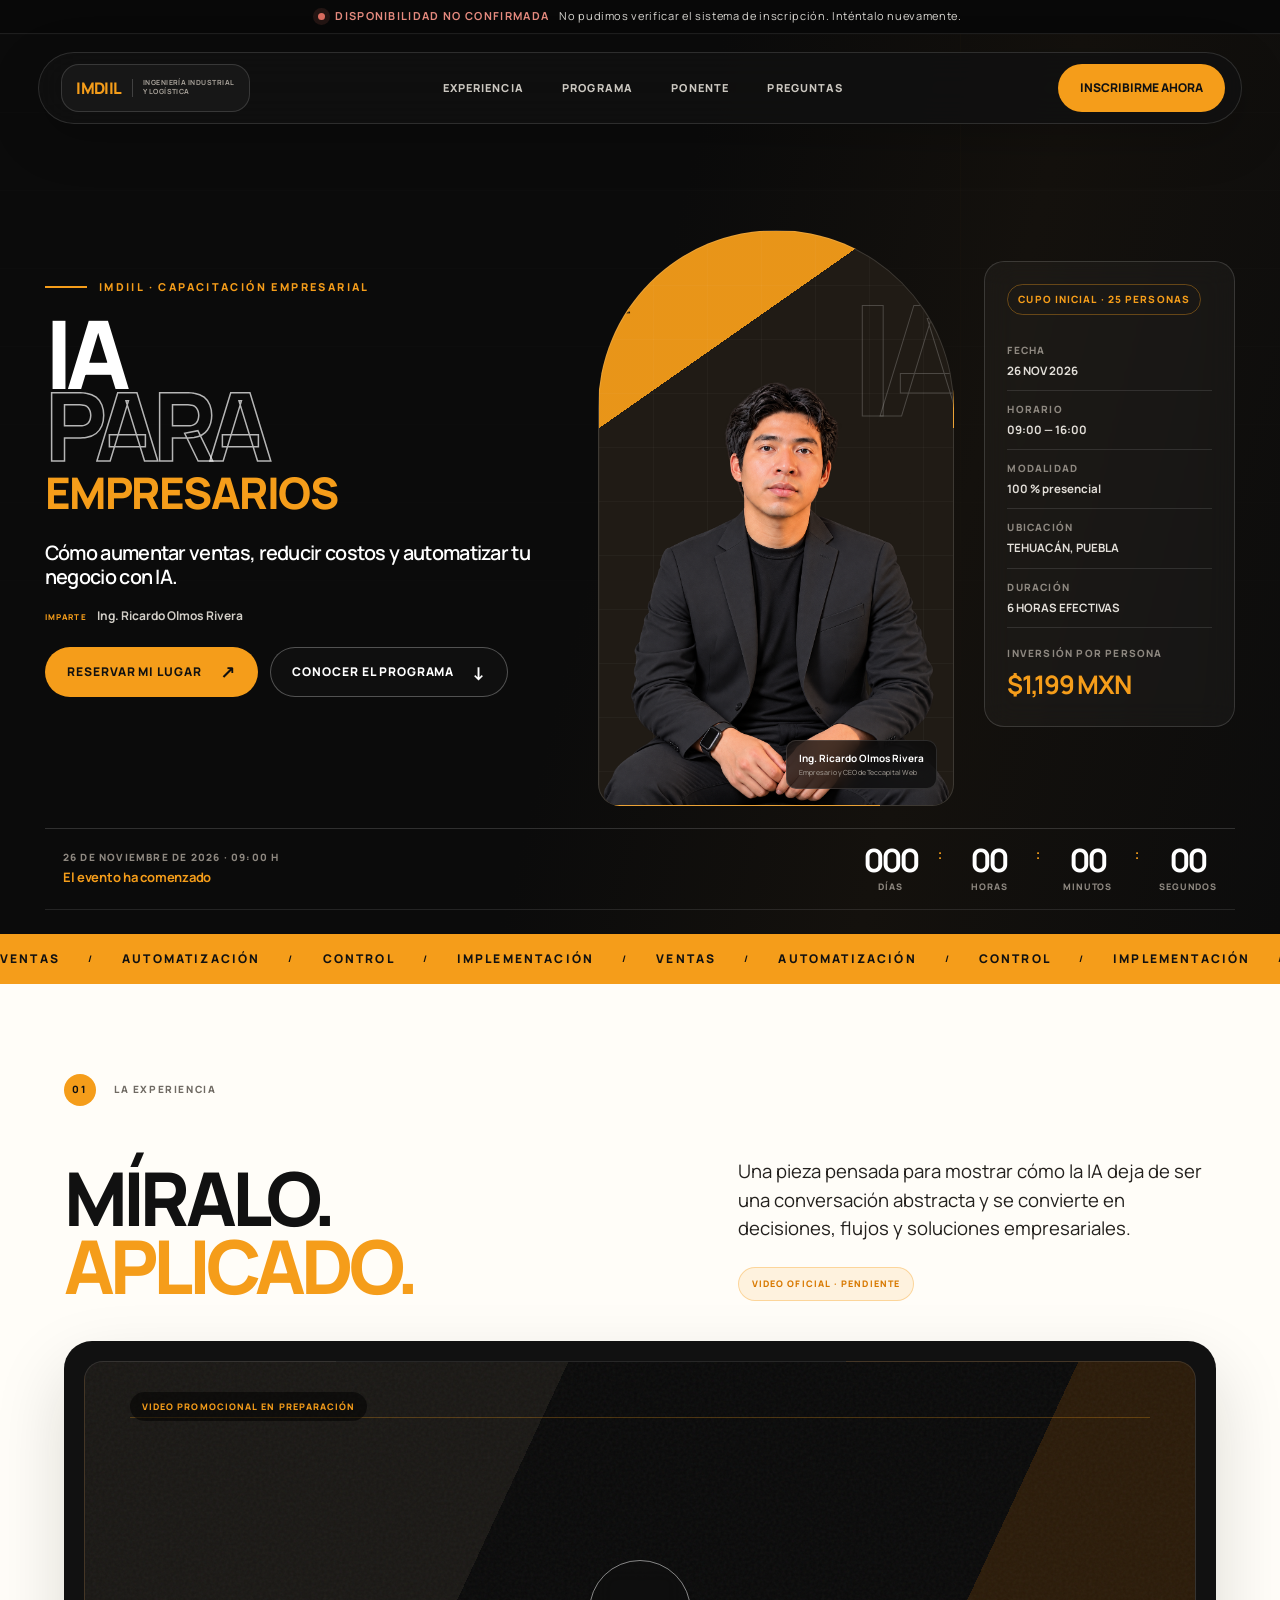
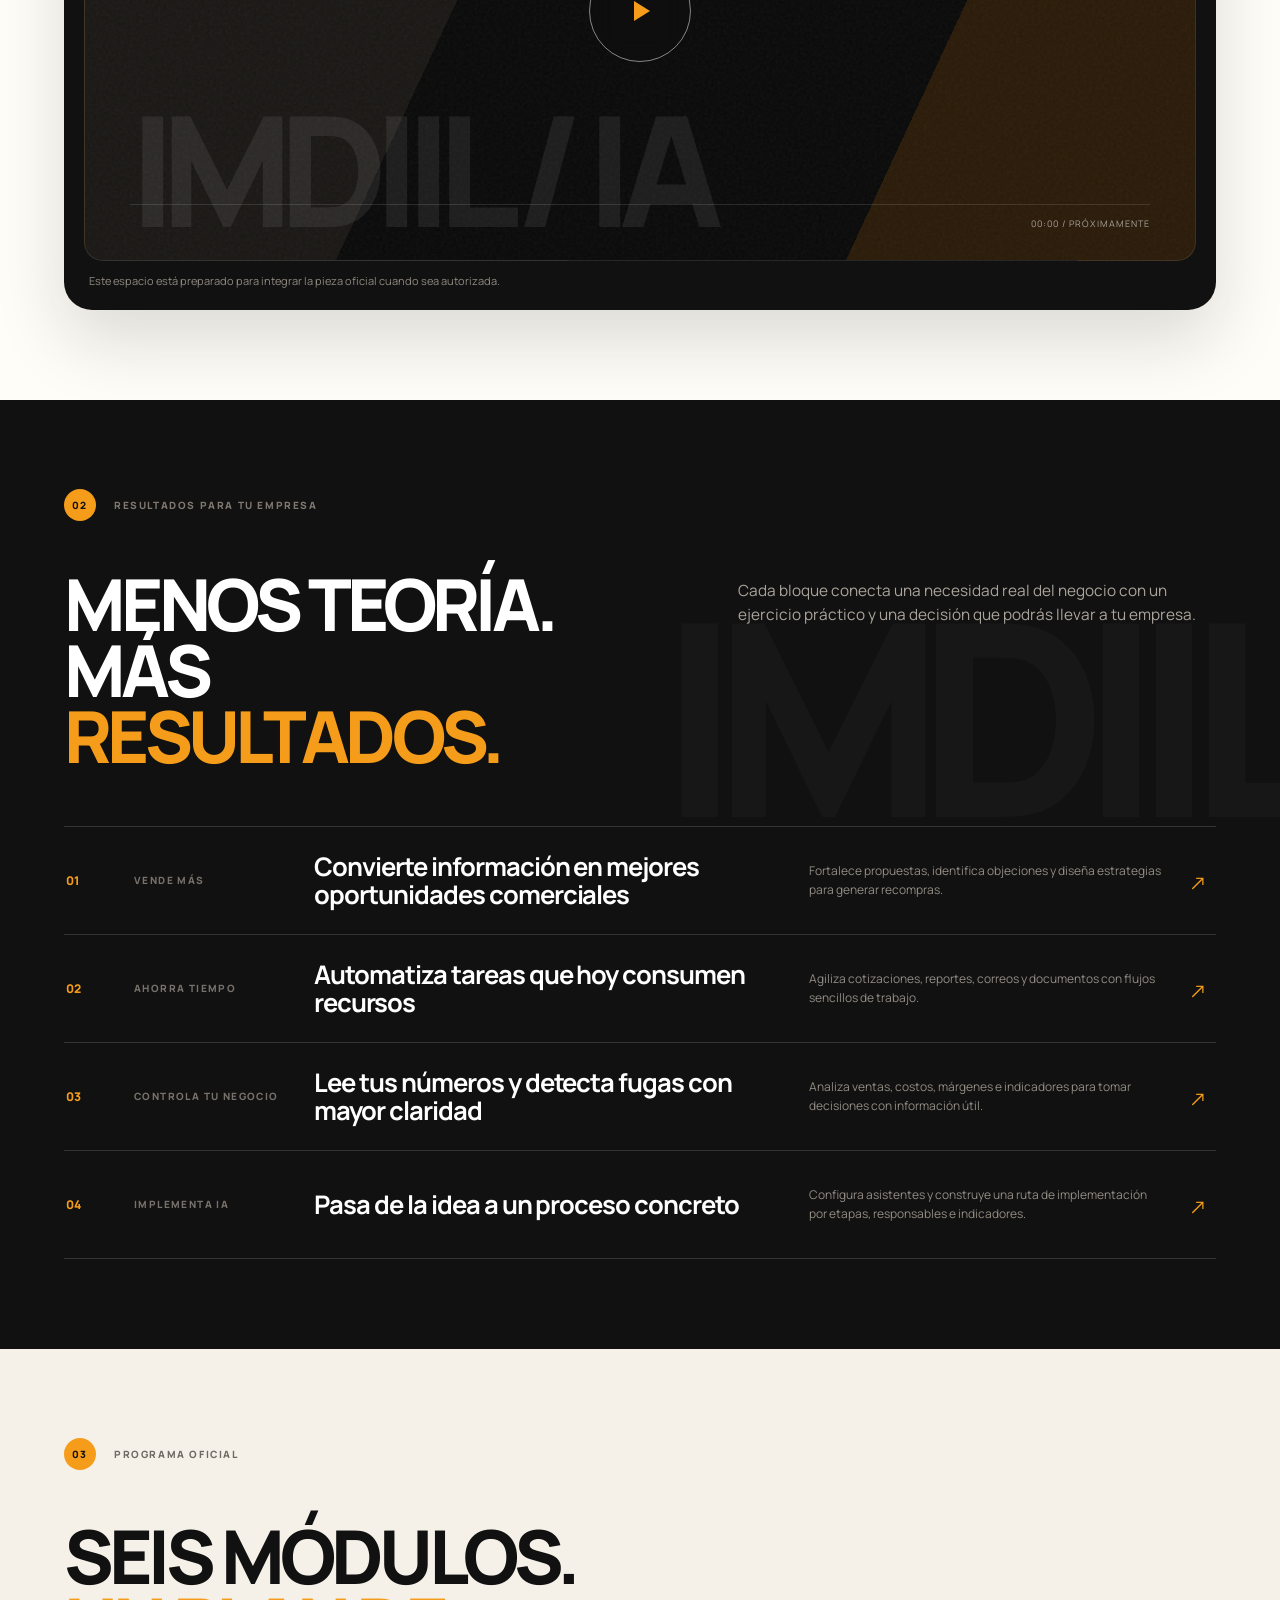
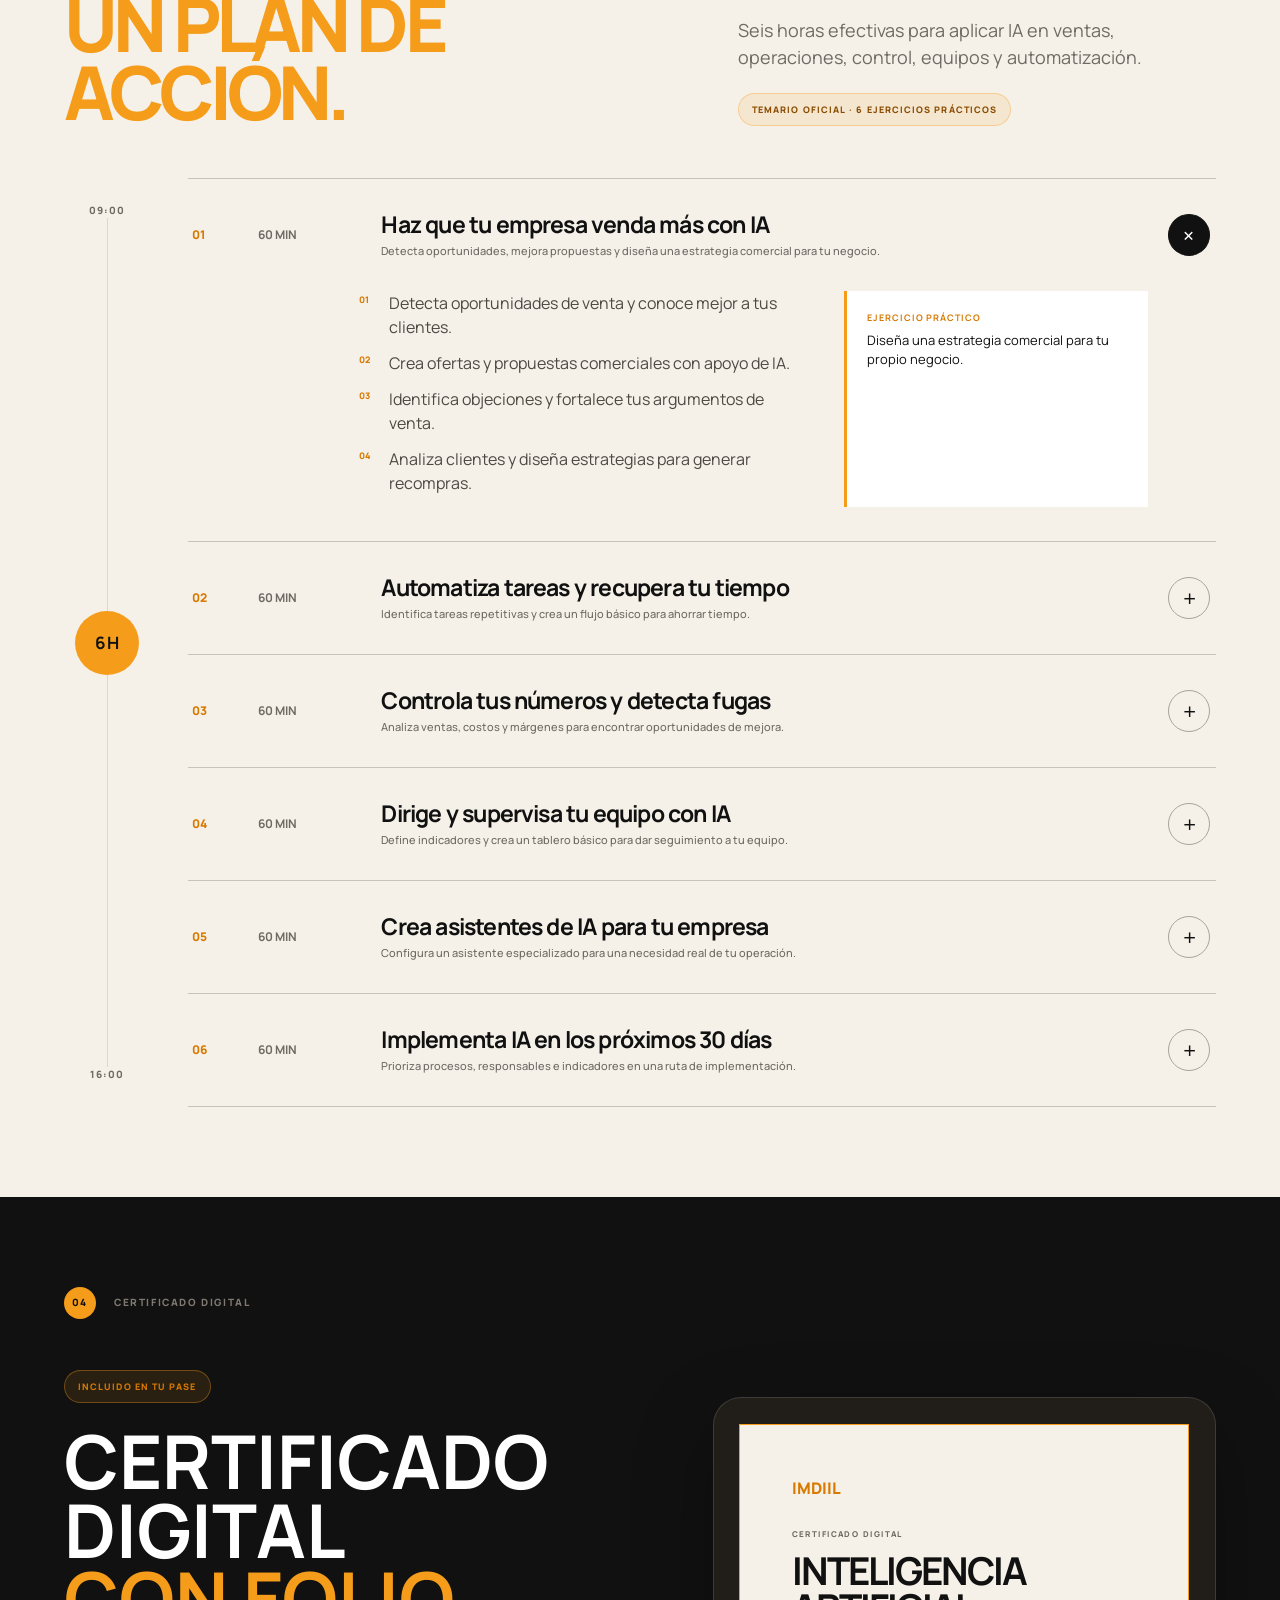
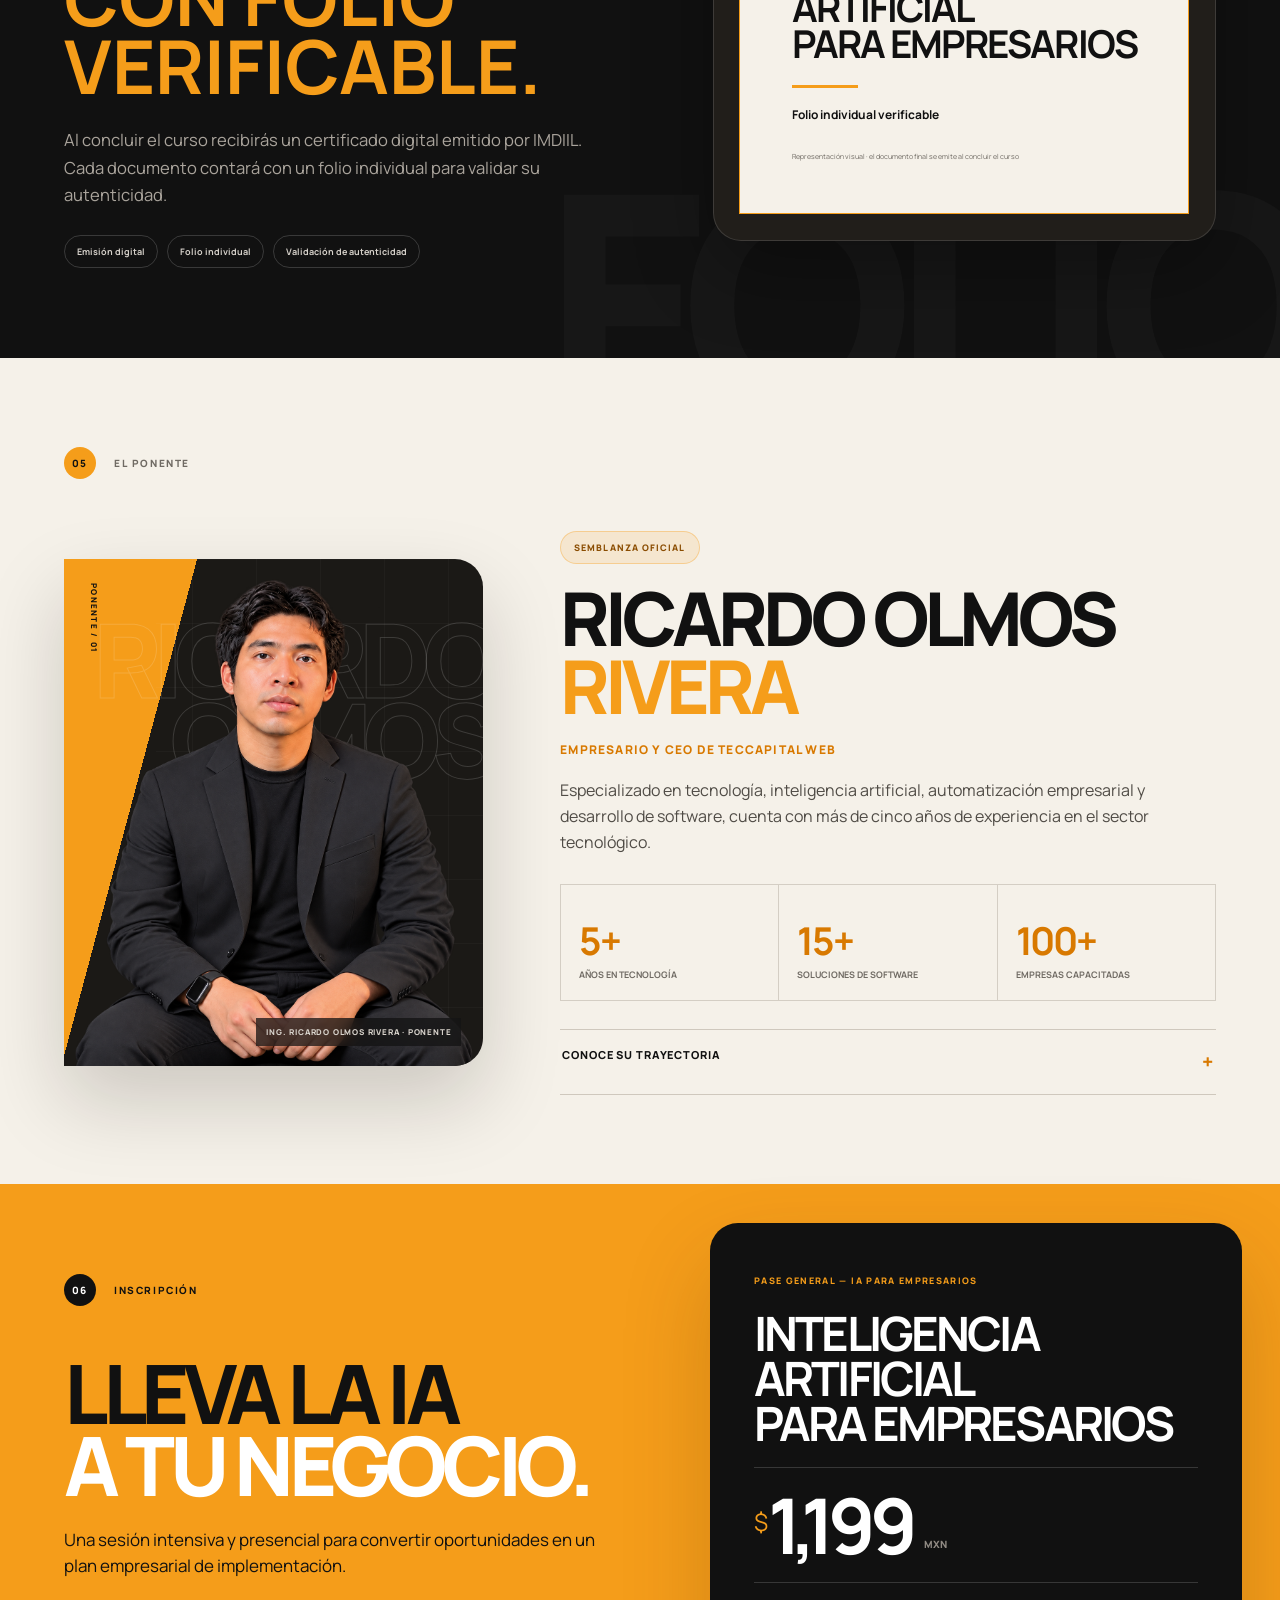
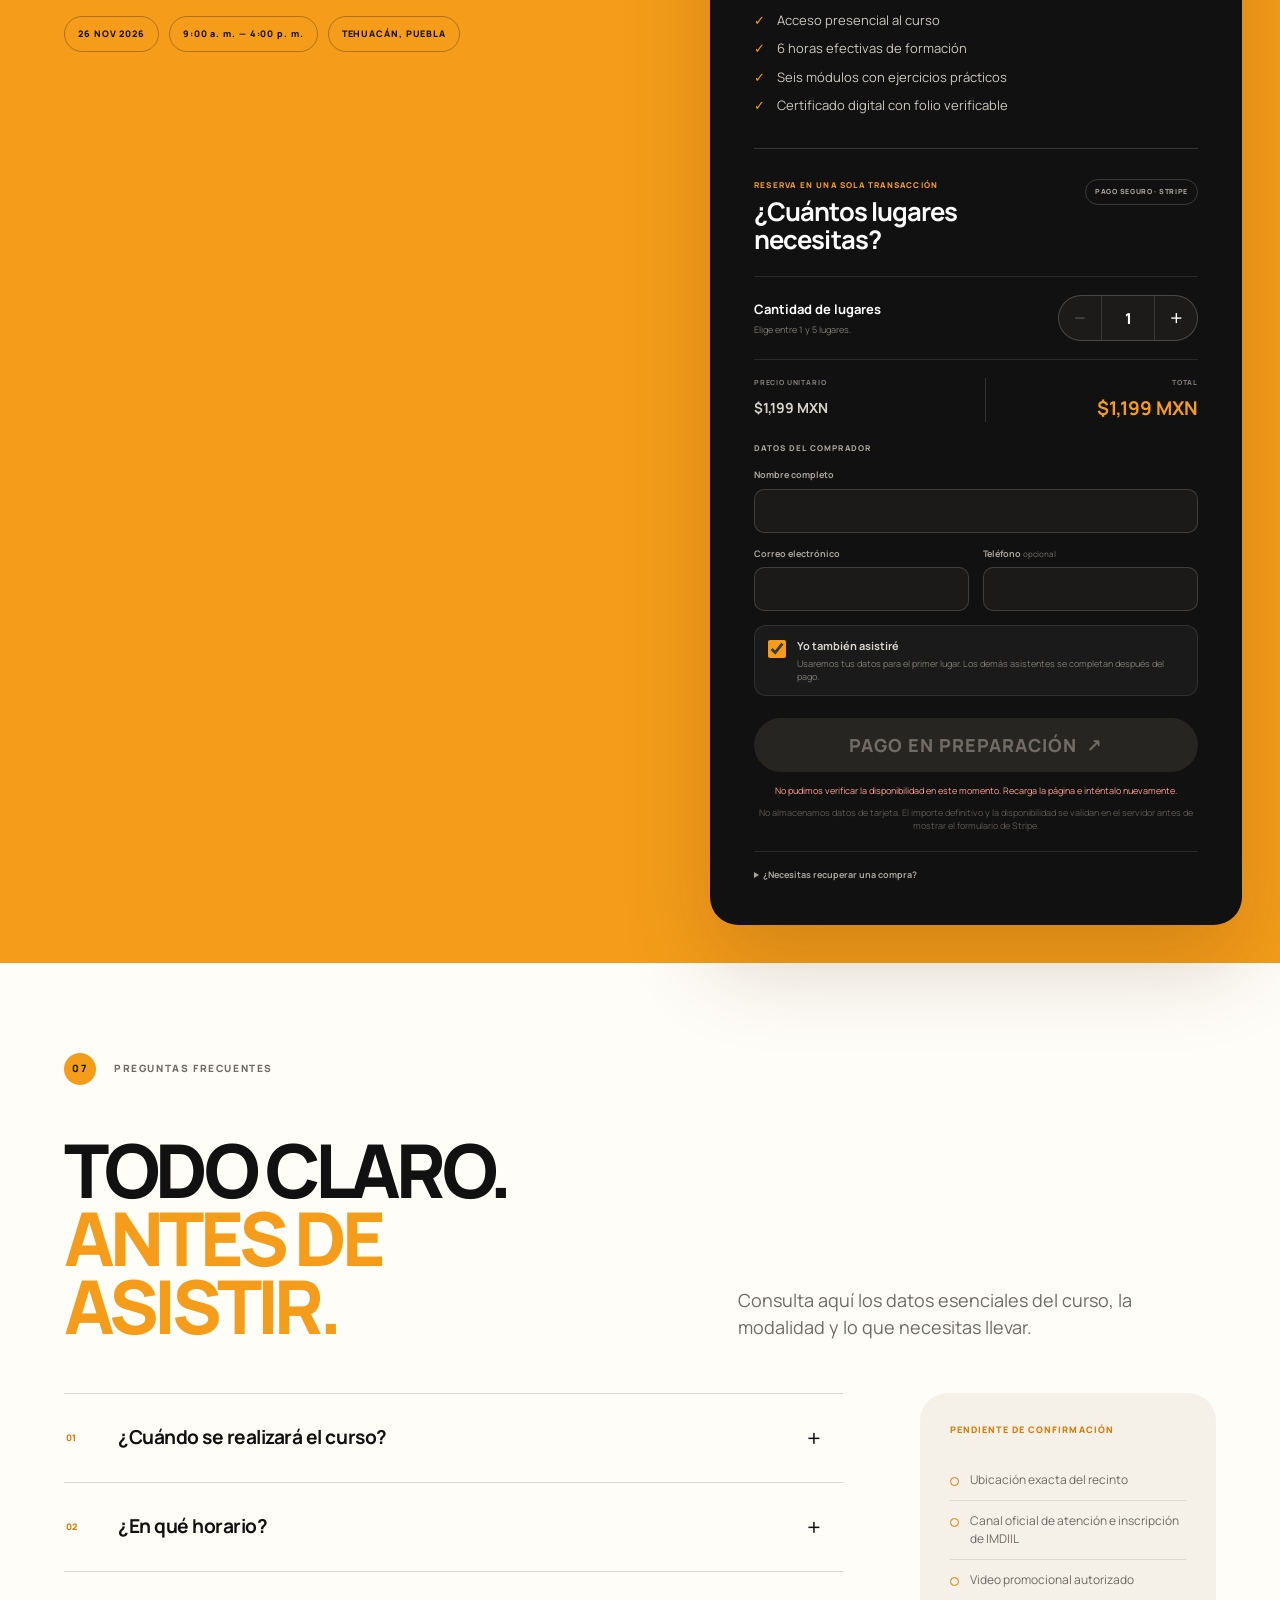
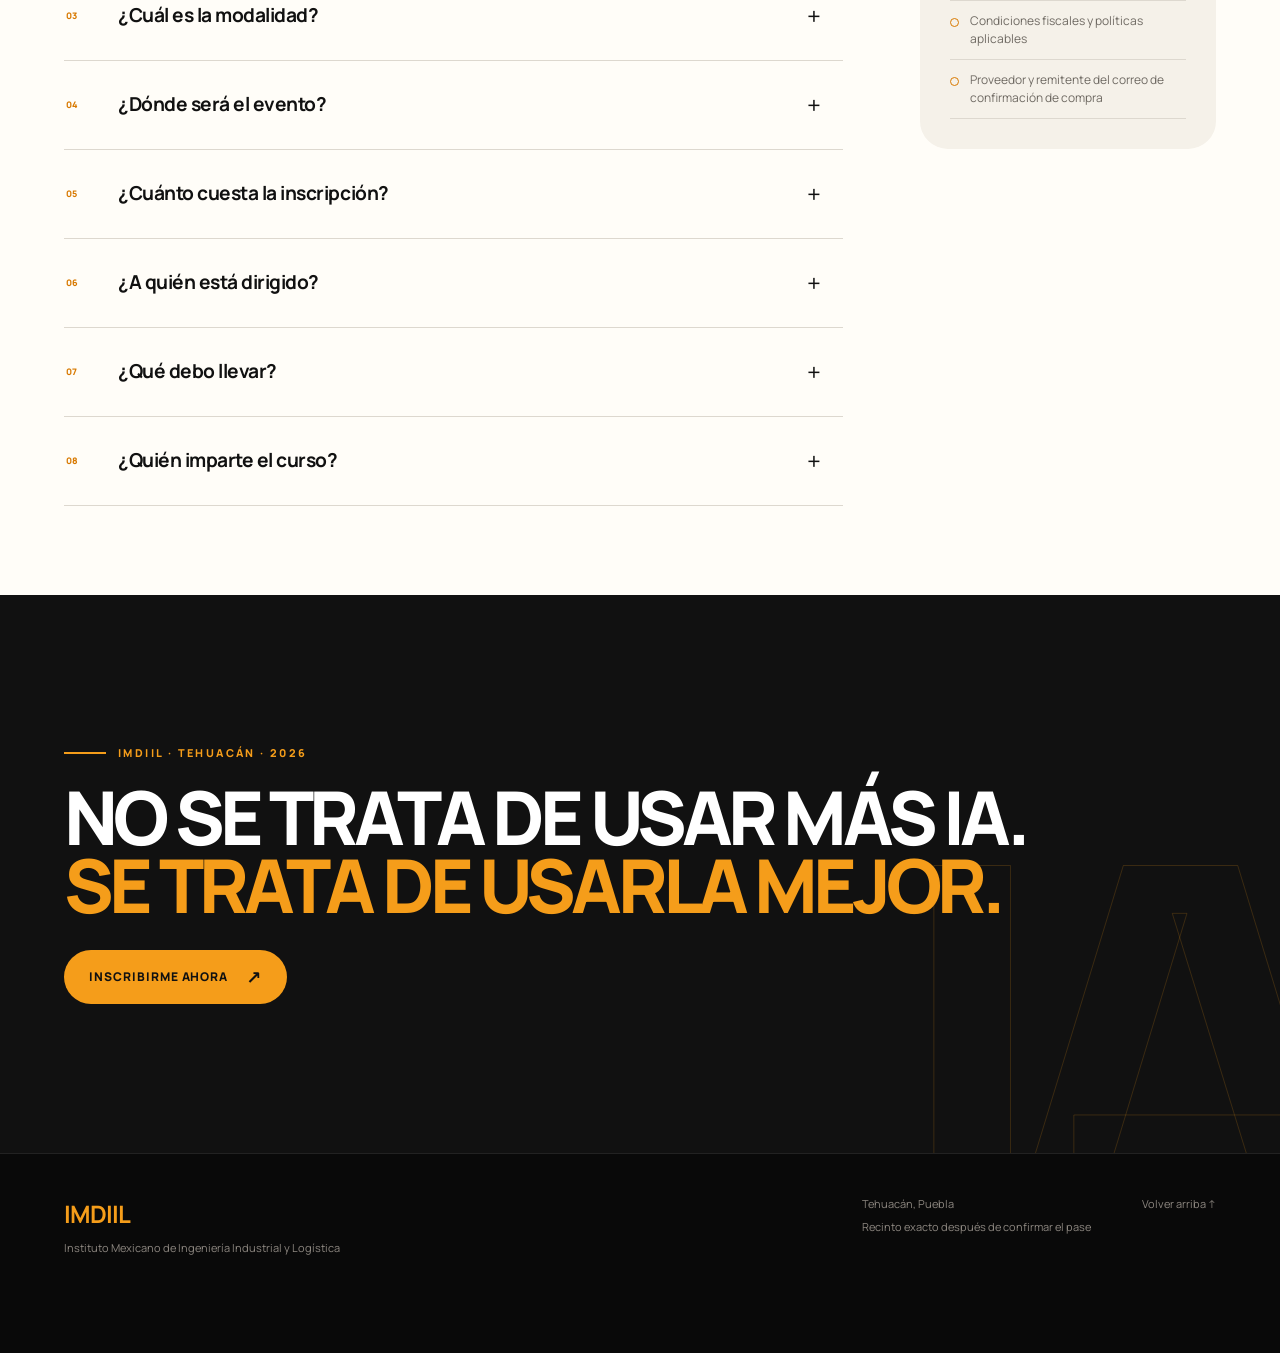
==== commit e2a14832: "Compacta el hero móvil de IA" ====
--- a/ia/index.html
+++ b/ia/index.html
@@ -59,8 +59,12 @@
         <p class="eyebrow" id="heroEyebrow">IMDIIL · CAPACITACIÓN EMPRESARIAL</p>
         <h1 id="heroTitle"><span class="hero-solid">IA</span><span class="hero-outline">PARA</span><span class="hero-accent">EMPRESARIOS</span></h1>
         <p class="hero-tagline" id="heroTagline">Cómo aumentar ventas, reducir costos y automatizar tu negocio con IA.</p>
-        <p class="hero-description" id="heroDescription"></p>
         <p class="hero-speaker-line"><span>Imparte</span><strong id="heroSpeakerName">Ing. Ricardo Olmos Rivera</strong></p>
+        <dl class="hero-mobile-summary" aria-label="Fecha, horario y modalidad del curso">
+          <div><dt>Fecha</dt><dd id="heroMobileDate">Jueves 26 de noviembre de 2026</dd></div>
+          <div><dt>Horario</dt><dd id="heroMobileSchedule">9:00 a. m. a 4:00 p. m.</dd></div>
+          <div><dt>Modalidad</dt><dd id="heroMobileModality">Presencial en Tehuacán, Puebla</dd></div>
+        </dl>
         <div class="hero-actions">
           <button class="button button-primary checkout-trigger" type="button">Reservar mi lugar <span aria-hidden="true">↗</span></button>
           <a class="button button-ghost" href="#programa">Conocer el programa <span aria-hidden="true">↓</span></a>
@@ -233,11 +237,10 @@
         <h3>INTELIGENCIA ARTIFICIAL<br>PARA EMPRESARIOS</h3>
         <div class="ticket-price"><sup>$</sup><strong id="ticketPrice">1,199</strong><span>MXN</span></div>
         <ul id="ticketBenefits">
-          <li>Cupo limitado</li>
-          <li>6 horas efectivas de formación presencial</li>
+          <li>Acceso presencial al curso</li>
+          <li>6 horas efectivas de formación</li>
           <li>Seis módulos con ejercicios prácticos</li>
-          <li>Plan empresarial de implementación a 30 días</li>
-          <li>Laptop personal requerida</li>
+          <li>Certificado digital con folio verificable</li>
         </ul>
         <div class="purchase-panel" id="purchasePanel">
           <form class="checkout-form" id="checkoutForm" novalidate>
--- a/ia/styles.css
+++ b/ia/styles.css
@@ -483,6 +483,7 @@
 
 /* Refinamiento editorial IA para Empresarios */
 html { overflow-x: clip; }
+.hero-mobile-summary { display: none; }
 .hero {
   min-height: max(760px, 100svh);
   padding: 148px 3.5vw 24px;
@@ -641,23 +642,22 @@
 }
 
 @media (max-width: 760px) {
-  .hero { padding: 132px 18px 24px; grid-template-columns: 1fr; grid-template-rows: auto; gap: 24px; }
-  .hero-copy { padding: 0; }
-  .hero h1 { font-size: clamp(60px, 21vw, 84px); }
-  .hero-tagline { margin-top: 24px; font-size: 19px; }
-  .hero-description { font-size: 13px; }
-  .hero-actions { display: grid; }
-  .hero-actions .button { width: 100%; }
-  .hero-portrait { height: auto; min-height: 0; aspect-ratio: 1141 / 1379; border-radius: 140px 140px 18px 18px; }
-  .hero-facts { grid-column: 1; padding: 18px; }
-  .hero-facts-list { display: grid; grid-template-columns: 1fr 1fr; }
-  .hero-facts-list div { padding: 11px 8px; border-right: 1px solid rgba(255,255,255,.11); }
-  .hero-facts-list div:nth-child(even) { border-right: 0; }
-  .hero-investment { padding: 16px 8px 0; }
-  .hero-countdown { grid-column: 1; padding: 16px 0; grid-template-columns: 1fr; gap: 13px; }
-  .countdown-units { justify-content: space-between; gap: 4px; }
-  .countdown-units > span { min-width: 48px; }
-  .countdown-units strong { font-size: clamp(24px, 8vw, 31px); }
+  .hero { padding: 108px 15px 20px; grid-template-columns: 1fr; grid-template-rows: auto; gap: 16px; }
+  .hero-copy { order: 1; padding: 0; }
+  .hero .eyebrow { margin-bottom: 14px; font-size: 9px; letter-spacing: .17em; }
+  .hero h1 { font-size: clamp(58px, 18vw, 72px); }
+  .hero-tagline { margin: 16px 0 6px; font-size: 18px; line-height: 1.2; }
+  .hero-speaker-line { margin-top: 12px; }
+  .hero-mobile-summary { margin: 14px 0 0; padding: 6px 0; display: grid; border-top: 1px solid rgba(255,255,255,.14); border-bottom: 1px solid rgba(255,255,255,.12); }
+  .hero-mobile-summary > div { min-height: 28px; padding: 4px 2px; display: grid; grid-template-columns: 70px 1fr; gap: 10px; align-items: center; }
+  .hero-mobile-summary dt { color: #8e8880; font-size: 8px; font-weight: 800; letter-spacing: .11em; text-transform: uppercase; }
+  .hero-mobile-summary dd { margin: 0; color: #e3dfd9; font-size: 11px; font-weight: 700; line-height: 1.3; }
+  .hero-actions { margin-top: 14px; display: grid; gap: 8px; }
+  .hero-actions .button-primary { width: 100%; min-height: 48px; }
+  .hero-actions .button-ghost { width: max-content; min-height: 36px; padding: 5px 3px; justify-self: center; color: #aaa49c; background: transparent; border: 0; border-bottom: 1px solid rgba(255,255,255,.28); border-radius: 0; font-size: 9px; }
+  .hero-actions .button-ghost span { font-size: 13px; }
+  .hero-portrait { order: 2; height: auto; min-height: 0; aspect-ratio: 1141 / 1379; border-radius: 140px 140px 18px 18px; }
+  .hero-facts, .hero-countdown { display: none; }
   section:not(.hero) { padding: 64px 18px; }
   .video-intro h2, .manifesto h2, .program-heading h2, .speaker-copy h2, .certificate h2, .faq-heading h2, .closing h2 { font-size: clamp(39px, 11vw, 56px); }
   .video-poster { aspect-ratio: 4 / 3; }
@@ -694,12 +694,7 @@
 
 @media (max-width: 390px) {
   .hero { padding-inline: 15px; }
-  .hero h1 { font-size: 19vw; }
-  .hero-facts-list { grid-template-columns: 1fr; }
-  .hero-facts-list div { border-right: 0; }
-  .countdown-units > span { min-width: 43px; }
-  .countdown-units strong { font-size: 23px; }
-  .countdown-units i { font-size: 15px; }
+  .hero h1 { font-size: 18vw; }
   .speaker-stats strong { font-size: 34px; }
 }
 
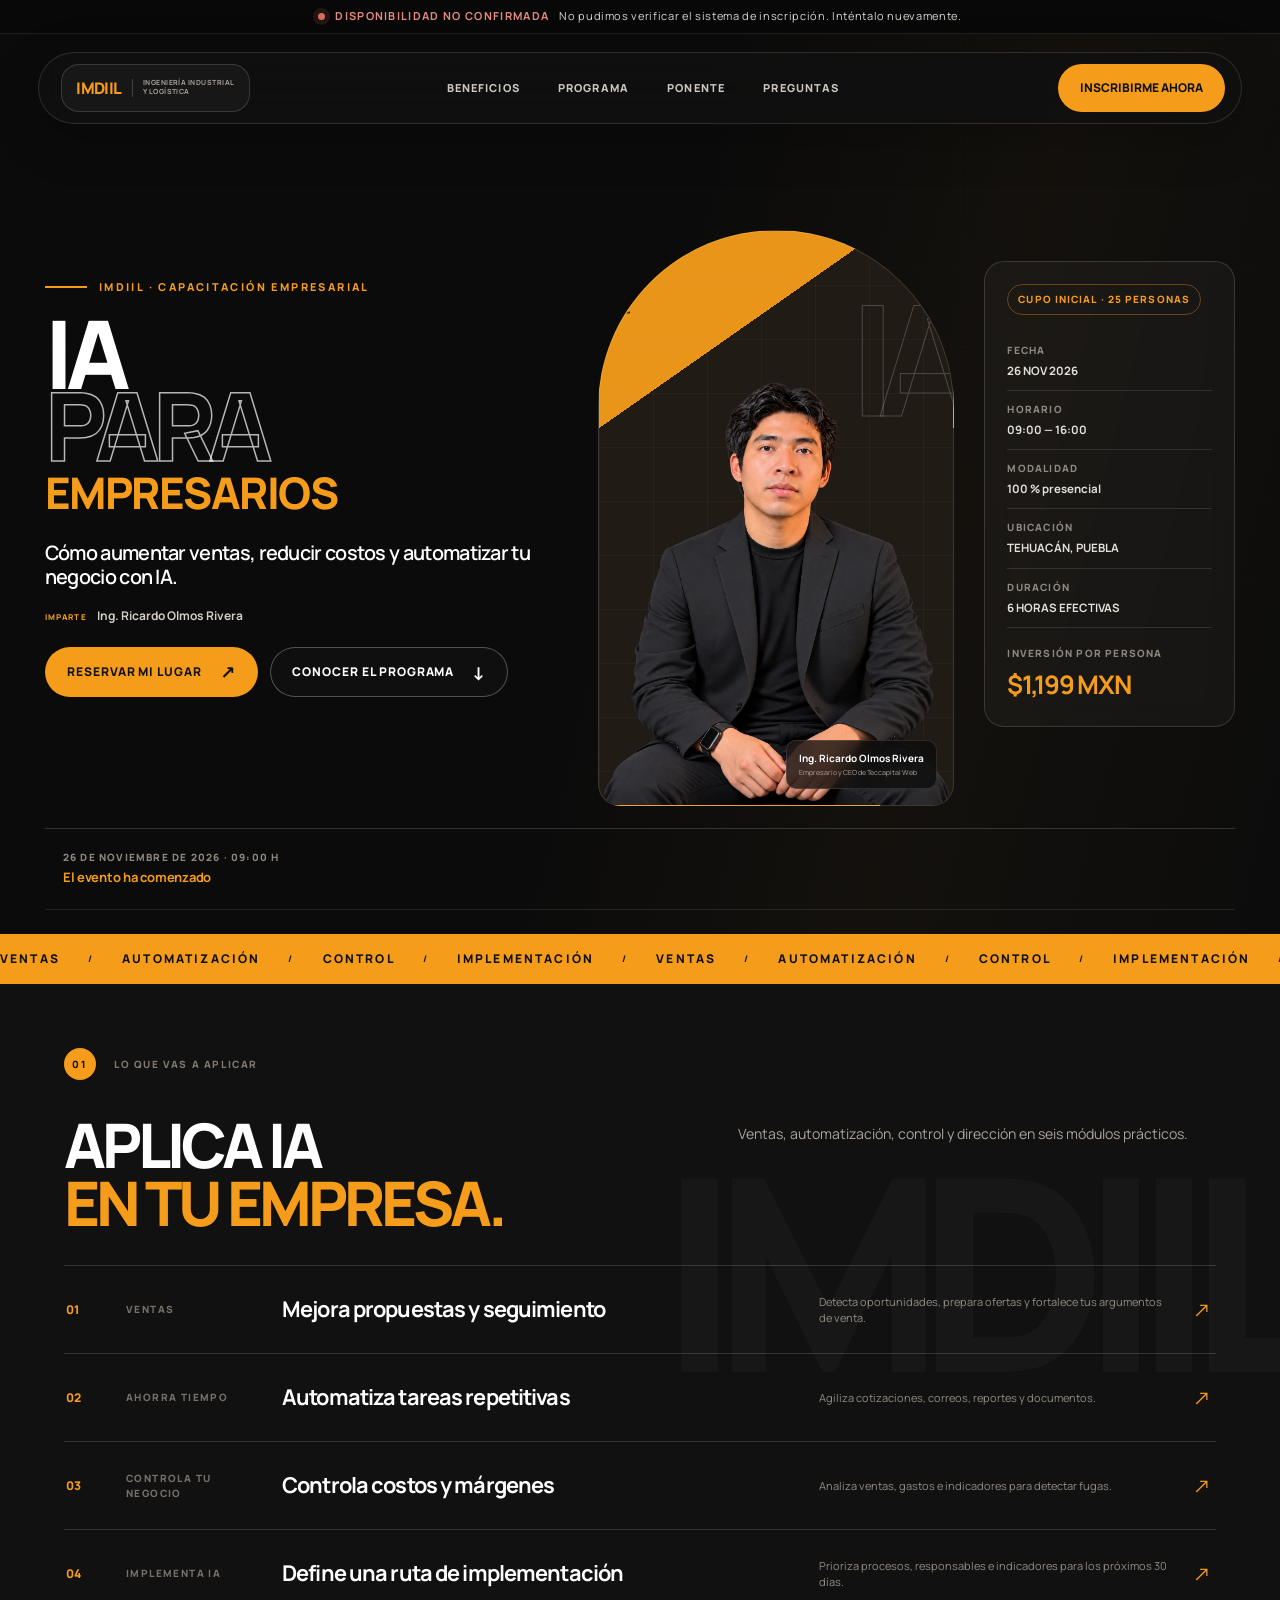
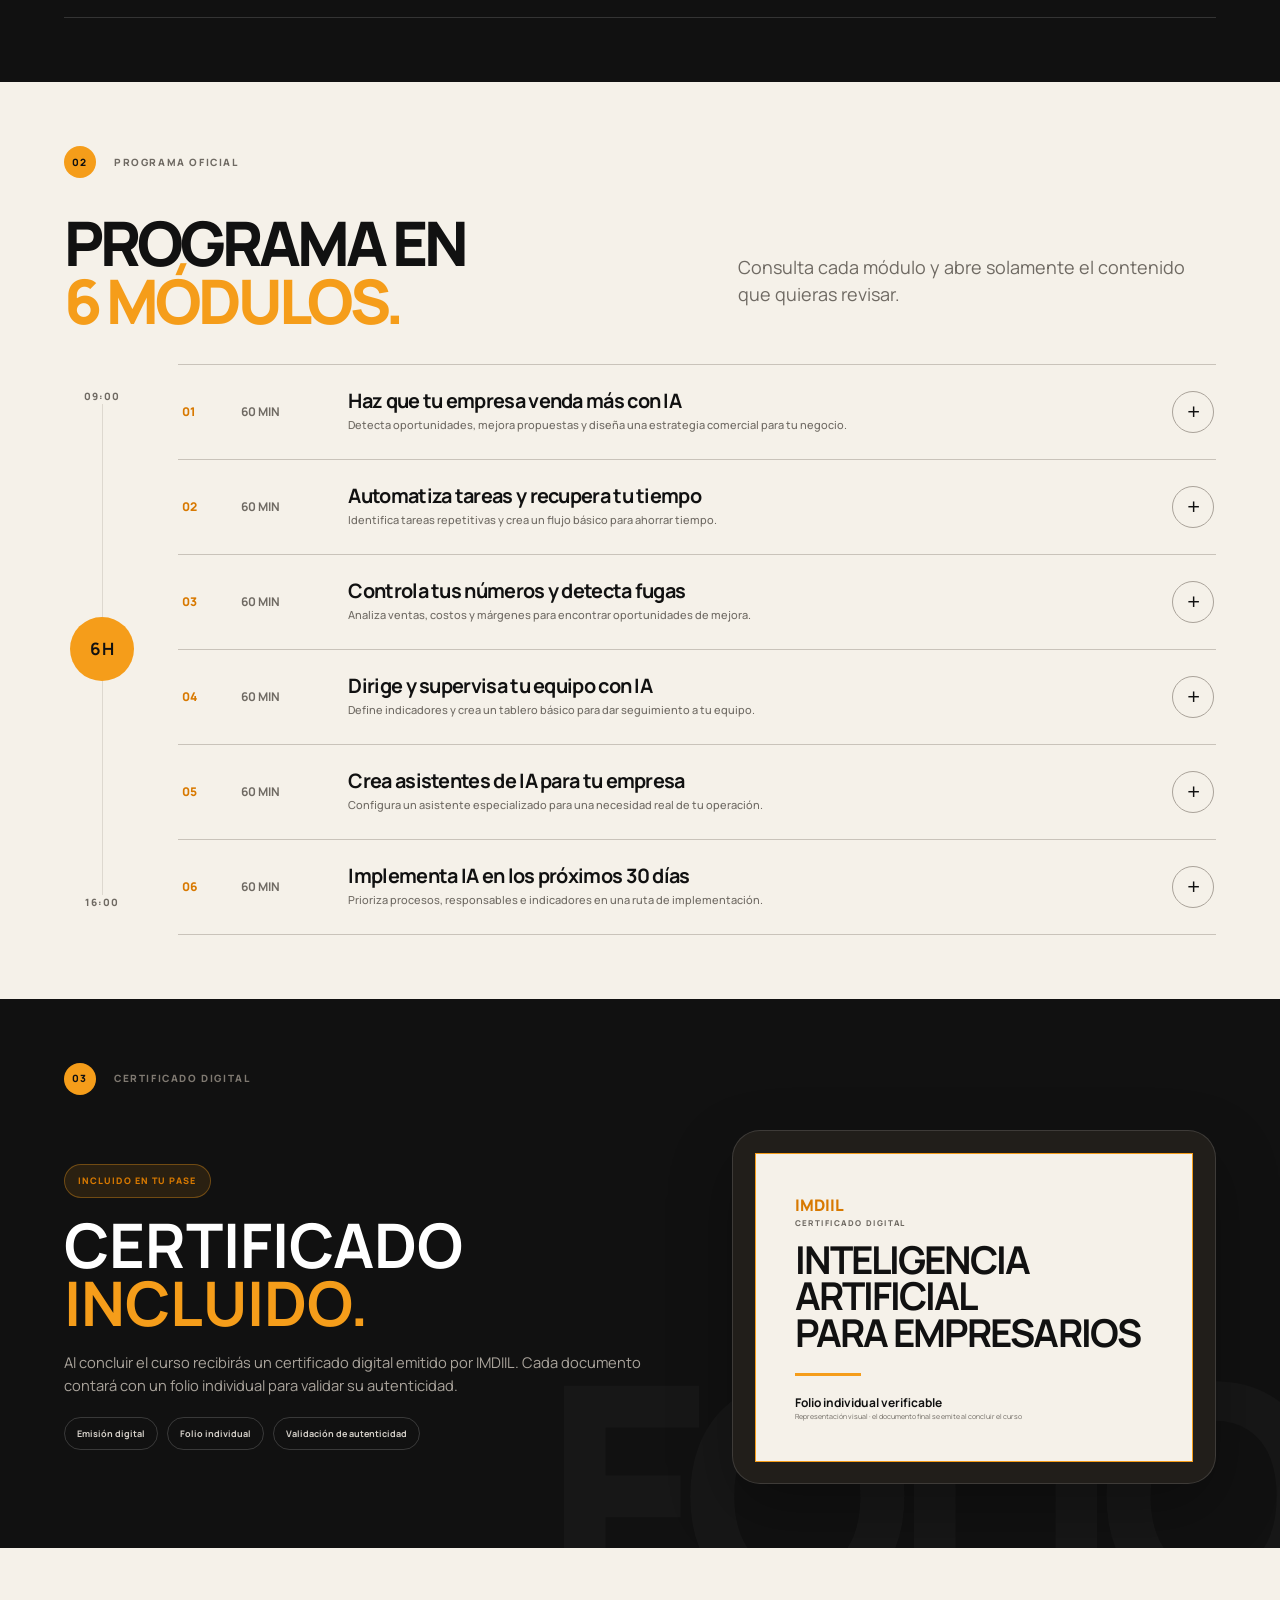
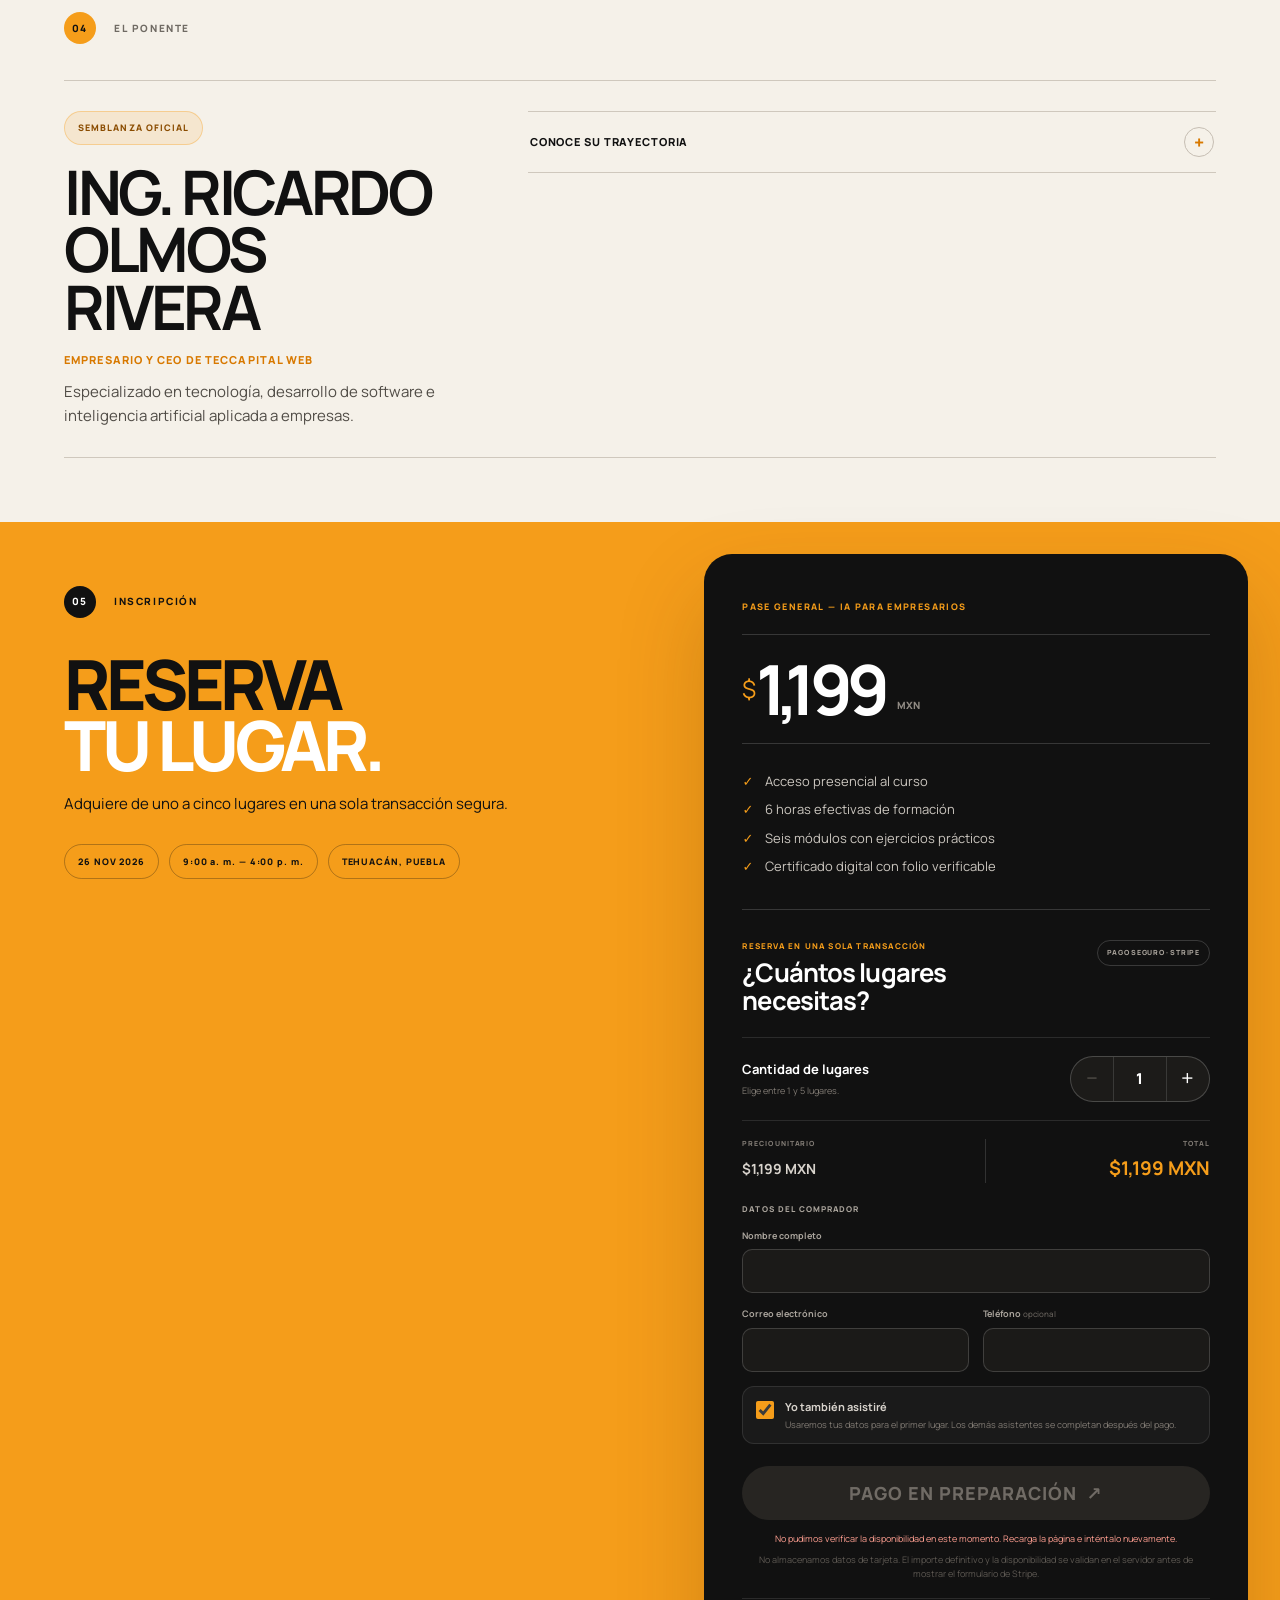
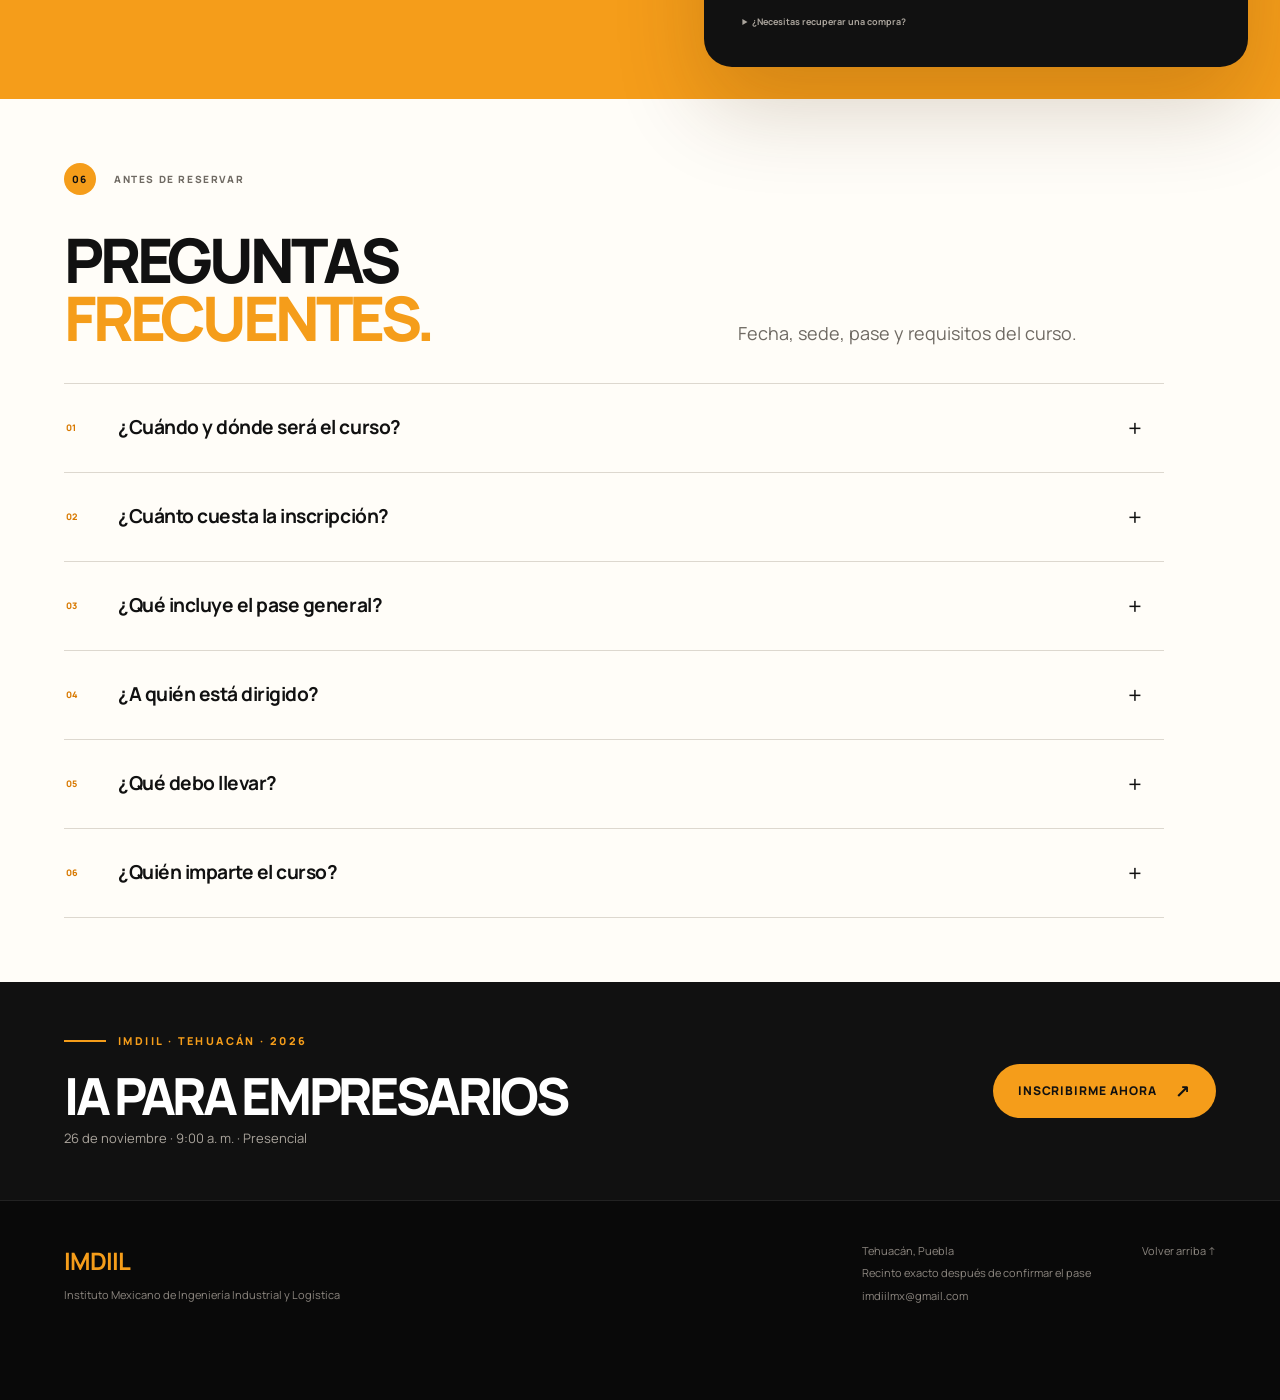
==== commit de594b32: "Sintetiza la landing IA para Empresarios" ====
--- a/ia/index.html
+++ b/ia/index.html
@@ -45,7 +45,7 @@
       <span>Menú</span><i aria-hidden="true"></i>
     </button>
     <nav class="site-nav" id="siteNav" aria-label="Navegación principal">
-      <a href="#experiencia">Experiencia</a>
+      <a href="#beneficios">Beneficios</a>
       <a href="#programa">Programa</a>
       <a href="#ponente">Ponente</a>
       <a href="#preguntas">Preguntas</a>
@@ -74,7 +74,10 @@
       <figure class="hero-portrait reveal" data-delay="1">
         <span class="hero-portrait-index" aria-hidden="true">PONENTE / 01</span>
         <span class="hero-portrait-word" aria-hidden="true">IA</span>
-        <img id="heroSpeakerPhoto" src="./assets/ricardo-olmos-rivera.png" alt="Ing. Ricardo Olmos Rivera" width="1141" height="1379" loading="eager" decoding="async" fetchpriority="high">
+        <picture>
+          <source srcset="./assets/ricardo-olmos-rivera.webp" type="image/webp">
+          <img id="heroSpeakerPhoto" src="./assets/ricardo-olmos-rivera.png" alt="Ing. Ricardo Olmos Rivera" width="1141" height="1379" loading="eager" decoding="async" fetchpriority="high">
+        </picture>
         <figcaption><strong>Ing. Ricardo Olmos Rivera</strong><span>Empresario y CEO de Teccapital Web</span></figcaption>
       </figure>
 
@@ -114,13 +117,12 @@
       </div>
     </div>
 
-    <section class="video-section section-light" id="experiencia" aria-labelledby="videoTitle">
-      <div class="section-kicker reveal"><span>01</span><p>LA EXPERIENCIA</p></div>
+    <section class="video-section section-light" id="experiencia" aria-labelledby="videoTitle" hidden>
+      <div class="section-kicker reveal"><span>VIDEO</span><p>PIEZA PROMOCIONAL</p></div>
       <div class="video-intro reveal">
-        <h2 id="videoTitle">MÍRALO.<br><em>APLICADO.</em></h2>
+        <h2 id="videoTitle">IA APLICADA<br><em>A EMPRESAS.</em></h2>
         <div>
-          <p class="lead">Una pieza pensada para mostrar cómo la IA deja de ser una conversación abstracta y se convierte en decisiones, flujos y soluciones empresariales.</p>
-          <span class="provisional-pill">VIDEO OFICIAL · PENDIENTE</span>
+          <p class="lead">Conoce el enfoque práctico del curso en la pieza oficial.</p>
         </div>
       </div>
       <div class="video-frame reveal" data-delay="1">
@@ -135,22 +137,21 @@
       </div>
     </section>
 
-    <section class="manifesto benefits-section section-dark" aria-labelledby="manifestoTitle">
-      <div class="section-kicker reveal"><span>02</span><p>RESULTADOS PARA TU EMPRESA</p></div>
+    <section class="manifesto benefits-section section-dark" id="beneficios" aria-labelledby="manifestoTitle">
+      <div class="section-kicker reveal"><span>01</span><p>LO QUE VAS A APLICAR</p></div>
       <div class="manifesto-grid">
-        <h2 class="reveal" id="manifestoTitle">MENOS TEORÍA.<br>MÁS <em>RESULTADOS.</em></h2>
-        <p class="reveal" data-delay="1">Cada bloque conecta una necesidad real del negocio con un ejercicio práctico y una decisión que podrás llevar a tu empresa.</p>
+        <h2 class="reveal" id="manifestoTitle">APLICA IA<br><em>EN TU EMPRESA.</em></h2>
+        <p class="reveal" data-delay="1">Ventas, automatización, control y dirección en seis módulos prácticos.</p>
       </div>
       <div class="value-rows" id="valueRows"></div>
     </section>
 
     <section class="program-section section-paper" id="programa" aria-labelledby="programTitle">
-      <div class="section-kicker reveal"><span>03</span><p>PROGRAMA OFICIAL</p></div>
+      <div class="section-kicker reveal"><span>02</span><p>PROGRAMA OFICIAL</p></div>
       <div class="program-heading reveal">
-        <h2 id="programTitle">SEIS MÓDULOS.<br><em>UN PLAN DE ACCIÓN.</em></h2>
+        <h2 id="programTitle">PROGRAMA EN<br><em>6 MÓDULOS.</em></h2>
         <div>
-          <p>Seis horas efectivas para aplicar IA en ventas, operaciones, control, equipos y automatización.</p>
-          <span class="provisional-pill dark">TEMARIO OFICIAL · 6 EJERCICIOS PRÁCTICOS</span>
+          <p>Consulta cada módulo y abre solamente el contenido que quieras revisar.</p>
         </div>
       </div>
       <div class="program-layout">
@@ -162,11 +163,11 @@
     </section>
 
     <section class="certificate section-dark" aria-labelledby="certificateTitle">
-      <div class="section-kicker reveal"><span>04</span><p>CERTIFICADO DIGITAL</p></div>
+      <div class="section-kicker reveal"><span>03</span><p>CERTIFICADO DIGITAL</p></div>
       <div class="certificate-layout">
         <div class="certificate-copy reveal">
           <span class="provisional-pill">INCLUIDO EN TU PASE</span>
-          <h2 id="certificateTitle">TU APRENDIZAJE.<br><em>CON RESPALDO.</em></h2>
+          <h2 id="certificateTitle">CERTIFICADO<br><em>INCLUIDO.</em></h2>
           <p id="certificateDescription">Al concluir el curso recibirás un certificado digital emitido por IMDIIL, con un folio individual para validar su autenticidad.</p>
           <ul id="certificateFeatures"></ul>
         </div>
@@ -183,58 +184,54 @@
       </div>
     </section>
 
-    <section class="speaker section-paper" id="ponente" aria-labelledby="speakerName">
-      <div class="section-kicker reveal"><span>05</span><p>EL PONENTE</p></div>
-      <div class="speaker-layout">
-        <figure class="speaker-portrait reveal">
-          <div class="portrait-grid" aria-hidden="true"></div>
-          <span class="speaker-watermark" aria-hidden="true">RICARDO<br>OLMOS</span>
-          <img id="speakerPhoto" src="./assets/ricardo-olmos-rivera.png" alt="Ing. Ricardo Olmos Rivera" width="1141" height="1379" loading="lazy" decoding="async">
-          <figcaption>ING. RICARDO OLMOS RIVERA · PONENTE</figcaption>
-        </figure>
-        <div class="speaker-copy reveal" data-delay="1">
+    <section class="speaker speaker-compact section-paper" id="ponente" aria-labelledby="speakerName">
+      <div class="section-kicker reveal"><span>04</span><p>EL PONENTE</p></div>
+      <article class="speaker-card reveal">
+        <div class="speaker-card-intro">
           <span class="provisional-pill dark">SEMBLANZA OFICIAL</span>
-          <h2 id="speakerName">ING. RICARDO<br><em>OLMOS RIVERA</em></h2>
+          <h2 id="speakerName">ING. RICARDO OLMOS RIVERA</h2>
           <p class="speaker-role" id="speakerRole">Empresario y CEO de Teccapital Web</p>
           <p class="speaker-brief" id="speakerBrief"></p>
-          <div class="speaker-stats" aria-label="Experiencia del ponente">
-            <div><strong>5+</strong><span>años en tecnología</span></div>
-            <div><strong>15+</strong><span>soluciones de software</span></div>
-            <div><strong>100+</strong><span>empresas capacitadas</span></div>
+        </div>
+        <details class="speaker-biography">
+          <summary><span>Conoce su trayectoria</span><i aria-hidden="true"></i></summary>
+          <div class="speaker-biography-content">
+            <div class="speaker-stats" aria-label="Experiencia del ponente">
+              <div><strong>5+</strong><span>años en tecnología</span></div>
+              <div><strong>15+</strong><span>soluciones de software</span></div>
+              <div><strong>100+</strong><span>empresas capacitadas</span></div>
+            </div>
+            <div id="speakerBio"></div>
           </div>
-          <details class="speaker-biography">
-            <summary>Conoce su trayectoria <span aria-hidden="true">+</span></summary>
-            <div id="speakerBio"></div>
-          </details>
-          <p class="disclaimer" id="speakerDisclaimer" hidden></p>
-        </div>
-      </div>
+        </details>
+        <p class="disclaimer" id="speakerDisclaimer" hidden></p>
+      </article>
     </section>
 
     <section class="testimonials section-light" id="testimonials" aria-labelledby="testimonialsTitle" hidden>
-      <div class="section-kicker"><span>06</span><p>OPINIONES</p></div>
+      <div class="section-kicker"><span>05</span><p>OPINIONES VERIFICADAS</p></div>
       <div class="testimonials-heading">
-        <h2 id="testimonialsTitle">EXPERIENCIAS<br><em>REALES.</em></h2>
-        <div class="testimonial-controls" aria-label="Controles de opiniones">
-          <button id="testimonialPrevious" type="button" aria-controls="testimonialTrack" aria-label="Opinión anterior">←</button>
-          <button id="testimonialNext" type="button" aria-controls="testimonialTrack" aria-label="Opinión siguiente">→</button>
-        </div>
-      </div>
-      <div class="testimonial-track" id="testimonialTrack" role="region" aria-label="Opiniones de asistentes" tabindex="0"></div>
+        <h2 id="testimonialsTitle">LO QUE DICEN<br><em>LOS PARTICIPANTES.</em></h2>
+        <button class="testimonial-pause" id="testimonialPause" type="button" aria-pressed="false">Pausar movimiento</button>
+      </div>
+      <div class="testimonial-rows" id="testimonialRows" role="region" aria-label="Opiniones de participantes">
+        <div class="testimonial-row" id="testimonialRowA" data-direction="left" tabindex="0"></div>
+        <div class="testimonial-row" id="testimonialRowB" data-direction="right" tabindex="0"></div>
+        <div class="testimonial-row" id="testimonialRowC" data-direction="left" tabindex="0"></div>
+      </div>
     </section>
 
     <section class="enrollment" id="inscripcion" aria-labelledby="enrollmentTitle">
       <div class="enrollment-copy reveal">
-        <div class="section-kicker inverse"><span>06</span><p>INSCRIPCIÓN</p></div>
-        <h2 id="enrollmentTitle">LLEVA LA IA<br><em>A TU NEGOCIO.</em></h2>
-        <p>Una sesión intensiva y presencial para convertir oportunidades en un plan empresarial de implementación.</p>
+        <div class="section-kicker inverse"><span id="enrollmentSectionNumber">05</span><p>INSCRIPCIÓN</p></div>
+        <h2 id="enrollmentTitle">RESERVA<br><em>TU LUGAR.</em></h2>
+        <p>Adquiere de uno a cinco lugares en una sola transacción segura.</p>
         <div class="enrollment-meta">
           <span id="enrollDate">26 NOV 2026</span><span id="enrollTime">9:00 A. M. — 4:00 P. M.</span><span id="enrollLocation">TEHUACÁN, PUEBLA</span>
         </div>
       </div>
       <div class="ticket reveal" data-delay="1">
         <span class="ticket-label">PASE GENERAL — IA PARA EMPRESARIOS</span>
-        <h3>INTELIGENCIA ARTIFICIAL<br>PARA EMPRESARIOS</h3>
         <div class="ticket-price"><sup>$</sup><strong id="ticketPrice">1,199</strong><span>MXN</span></div>
         <ul id="ticketBenefits">
           <li>Acceso presencial al curso</li>
@@ -366,24 +363,22 @@
     </section>
 
     <section class="faq-section section-light" id="preguntas" aria-labelledby="faqTitle">
-      <div class="section-kicker reveal"><span>07</span><p>PREGUNTAS FRECUENTES</p></div>
+      <div class="section-kicker reveal"><span id="faqSectionNumber">06</span><p>ANTES DE RESERVAR</p></div>
       <div class="faq-heading reveal">
-        <h2 id="faqTitle">TODO CLARO.<br><em>ANTES DE ASISTIR.</em></h2>
-        <p>Consulta aquí los datos esenciales del curso, la modalidad y lo que necesitas llevar.</p>
+        <h2 id="faqTitle">PREGUNTAS<br><em>FRECUENTES.</em></h2>
+        <p>Fecha, sede, pase y requisitos del curso.</p>
       </div>
       <div class="faq-layout">
         <div class="faq-list" id="faqList"></div>
-        <aside class="pending-panel reveal">
-          <span class="pending-title">PENDIENTE DE CONFIRMACIÓN</span>
-          <ul id="pendingList"></ul>
-        </aside>
       </div>
     </section>
 
     <section class="closing section-dark" aria-labelledby="closingTitle">
-      <div class="closing-mark" aria-hidden="true">IA</div>
-      <p class="eyebrow reveal">IMDIIL · TEHUACÁN · 2026</p>
-      <h2 class="reveal" id="closingTitle">NO SE TRATA DE USAR MÁS IA.<br><em>SE TRATA DE USARLA MEJOR.</em></h2>
+      <div class="closing-copy reveal">
+        <p class="eyebrow">IMDIIL · TEHUACÁN · 2026</p>
+        <h2 id="closingTitle">IA PARA EMPRESARIOS</h2>
+        <p>26 de noviembre · 9:00 a. m. · Presencial</p>
+      </div>
       <button class="button button-primary checkout-trigger reveal" type="button">Inscribirme ahora <span aria-hidden="true">↗</span></button>
     </section>
   </main>
@@ -396,6 +391,7 @@
     <div class="footer-links">
       <span id="contactLocation">Tehuacán, Puebla</span>
       <span id="venueNote">Recinto exacto después de confirmar el pase</span>
+      <a id="contactEmail" href="mailto:imdiilmx@gmail.com">imdiilmx@gmail.com</a>
     </div>
     <a href="#inicio">Volver arriba ↑</a>
   </footer>
--- a/ia/styles.css
+++ b/ia/styles.css
@@ -195,16 +195,6 @@
 .audience-card h3 { margin: 0; font-size: clamp(22px,2.3vw,36px); letter-spacing: -.04em; }
 .audience-card p { margin: 12px 0 0; color: #858078; font-size: 12px; }
 
-.speaker-layout { display: grid; grid-template-columns: minmax(360px, .88fr) minmax(0, 1.12fr); gap: 7vw; align-items: center; }
-.speaker-portrait { position: relative; width: 100%; aspect-ratio: 1141 / 1379; margin: 0; display: grid; align-items: end; overflow: hidden; isolation: isolate; color: var(--white); background: linear-gradient(105deg, var(--orange) 0 24%, #1b1916 24% 100%); border-radius: 0 var(--radius) var(--radius) 0; box-shadow: 0 35px 80px rgba(24,18,10,.18); }
-.speaker-portrait::before { content: "PONENTE / 01"; position: absolute; z-index: 3; top: 24px; left: 24px; color: var(--ink); font-size: 8px; font-weight: 800; letter-spacing: .16em; writing-mode: vertical-rl; }
-.speaker-portrait .portrait-grid { z-index: 0; opacity: .24; mask-image: linear-gradient(to right, transparent 0 22%, black 22%); }
-.speaker-watermark { position: absolute; z-index: 1; top: 12%; right: -2%; color: transparent; -webkit-text-stroke: 1px rgba(255,255,255,.15); font-size: clamp(70px, 8vw, 130px); font-weight: 800; line-height: .78; letter-spacing: -.09em; text-align: right; }
-.speaker-portrait img { position: absolute; z-index: 2; inset: 1.5% 1.5% 0; width: 97%; height: 98.5%; object-fit: contain; object-position: center bottom; }
-.speaker-portrait figcaption { position: absolute; z-index: 4; right: 22px; bottom: 20px; padding: 8px 10px; color: #d8d3cc; background: rgba(17,17,17,.72); backdrop-filter: blur(10px); font-size: 8px; font-weight: 800; letter-spacing: .1em; }
-.speaker-copy h2 { margin-top: 25px; }
-.speaker-role { margin: 24px 0 32px; color: var(--orange-deep); font-size: 12px; font-weight: 800; letter-spacing: .1em; text-transform: uppercase; }
-.speaker-copy #speakerBio p { max-width: 680px; color: #504c46; font-size: 17px; line-height: 1.7; }
 .disclaimer { max-width: 680px; margin-top: 28px; padding: 15px 18px; color: var(--muted); background: rgba(255,255,255,.6); border-left: 2px solid var(--orange); font-size: 11px; }
 
 .enrollment { padding: 0 !important; display: grid; grid-template-columns: 1.05fr .95fr; color: var(--ink); background: var(--orange); }
@@ -328,12 +318,6 @@
 .faq-answer > div { overflow: hidden; }
 .faq-item.open .faq-answer { grid-template-rows: 1fr; }
 .faq-answer p { margin: 0; padding: 0 50px 28px 52px; color: var(--muted); }
-.pending-panel { padding: 30px; background: var(--paper); border-radius: var(--radius); }
-.pending-title { display: block; margin-bottom: 24px; color: var(--orange-deep); font-size: 9px; font-weight: 800; letter-spacing: .12em; }
-.pending-panel ul { margin: 0; padding: 0; list-style: none; }
-.pending-panel li { padding: 11px 0 11px 20px; position: relative; color: var(--muted); border-bottom: 1px solid var(--line); font-size: 12px; }
-.pending-panel li::before { content: ""; position: absolute; left: 0; top: 17px; width: 7px; height: 7px; border: 1px solid var(--orange-deep); border-radius: 50%; }
-
 .closing { position: relative; min-height: 75vh; display: flex; flex-direction: column; align-items: flex-start; justify-content: center; overflow: hidden; }
 .closing-mark { position: absolute; right: -2vw; bottom: -10vw; color: transparent; -webkit-text-stroke: 1px rgba(245,157,26,.18); font-size: 44vw; font-weight: 800; line-height: .8; letter-spacing: -.12em; }
 .closing > *:not(.closing-mark) { position: relative; }
@@ -382,7 +366,6 @@
   .program-panel-content { padding-left: 160px; }
   .outcome-card:nth-child(n) { grid-column: span 6; }
   .audience-grid { grid-template-columns: repeat(2,1fr); }
-  .speaker-layout { grid-template-columns: 1fr 1fr; gap: 4vw; }
   .enrollment { grid-template-columns: 1fr; }
   .ticket { margin-top: 0; }
 }
@@ -441,9 +424,6 @@
   .audience-copy { margin: 30px 0 46px; }
   .audience-grid { grid-template-columns: 1fr 1fr; }
   .audience-card { min-height: 180px; padding: 20px; }
-  .speaker-layout { grid-template-columns: 1fr; }
-  .speaker-portrait { width: min(100%, 520px); min-height: 0; margin-inline: auto; }
-  .speaker-watermark { font-size: clamp(64px, 22vw, 110px); }
   .enrollment-copy { padding: 84px 18px 54px; }
   .ticket { margin: 0 18px 60px; padding: 30px 24px; }
   .checkout-heading { display: grid; }
@@ -459,7 +439,7 @@
   .closing { min-height: 70vh; }
   .site-footer { padding: 38px 18px 115px; grid-template-columns: 1fr; }
   .mobile-cta { position: fixed; z-index: 900; left: 10px; right: 10px; bottom: max(10px, env(safe-area-inset-bottom)); min-height: 58px; padding: 10px 18px; display: flex; align-items: center; justify-content: space-between; gap: 10px; color: var(--ink); background: var(--orange); border: 1px solid rgba(255,255,255,.45); border-radius: 999px; box-shadow: 0 18px 45px rgba(0,0,0,.3); transition: opacity .3s var(--ease), transform .3s var(--ease); }
-  body.menu-open .mobile-cta, .mobile-cta.is-context-hidden { opacity: 0; pointer-events: none; transform: translateY(calc(100% + 32px)); }
+  body.menu-open .mobile-cta, .mobile-cta.is-context-hidden, .mobile-cta.is-interaction-hidden { opacity: 0; pointer-events: none; transform: translateY(calc(100% + 32px)); }
   .mobile-cta > span { font-size: 8px; font-weight: 800; letter-spacing: .09em; }
   .mobile-cta strong { font-size: 11px; white-space: nowrap; }
 }
@@ -519,6 +499,7 @@
   border-radius: 180px 180px 22px 22px;
 }
 .hero-portrait::after { content: ""; position: absolute; z-index: 0; inset: 0; opacity: .24; background-image: linear-gradient(rgba(255,255,255,.13) 1px, transparent 1px), linear-gradient(90deg, rgba(255,255,255,.13) 1px, transparent 1px); background-size: 54px 54px; }
+.hero-portrait picture { display: contents; }
 .hero-portrait-index { position: absolute; z-index: 3; top: 26px; left: 22px; color: var(--ink); font-size: 7px; font-weight: 800; letter-spacing: .16em; writing-mode: vertical-rl; }
 .hero-portrait-word { position: absolute; z-index: 1; top: 12%; right: -3%; color: transparent; -webkit-text-stroke: 1px rgba(255,255,255,.2); font-size: clamp(110px, 12vw, 190px); font-weight: 800; line-height: .75; letter-spacing: -.12em; }
 .hero-portrait img { position: absolute; z-index: 2; inset: 2% 0 0; width: 100%; height: 98%; object-fit: contain; object-position: center bottom; }
@@ -545,37 +526,39 @@
 .countdown-units small { margin-top: 4px; color: #8e8880; font-size: 9px; font-weight: 800; letter-spacing: .1em; text-transform: uppercase; }
 .countdown-units i { color: var(--orange); font-size: 20px; font-style: normal; line-height: 1; }
 .countdown-status { position: absolute; width: 1px; height: 1px; margin: -1px; overflow: hidden; clip: rect(0 0 0 0); }
+.hero-countdown.has-started { grid-template-columns: 1fr; }
 .hero-countdown.has-started .countdown-copy strong { color: var(--orange); }
-
-section:not(.hero) { padding: clamp(72px, 7vw, 112px) 5vw; }
-.section-kicker { margin-bottom: clamp(34px, 4vw, 56px); }
-.video-intro h2, .manifesto h2, .program-heading h2, .speaker-copy h2, .certificate h2, .faq-heading h2, .closing h2 { font-size: clamp(42px, 5.8vw, 88px); line-height: .92; }
-.video-frame { margin-top: 40px; }
-.video-poster { aspect-ratio: 16 / 7.2; }
-.manifesto-grid h2 { font-size: clamp(42px, 5.6vw, 84px); }
-.manifesto-grid p { font-size: clamp(15px, 1.2vw, 19px); line-height: 1.55; }
-.value-rows { margin-top: 56px; }
-.value-row { min-height: 108px; padding: 22px 2px; grid-template-columns: 48px 160px 1fr minmax(220px,.75fr) 28px; gap: 20px; }
-.value-row h3 { font-size: clamp(20px, 2vw, 31px); }
-.value-row p { font-size: 12px; line-height: 1.55; }
-
-.program-layout { margin-top: 52px; grid-template-columns: 86px 1fr; }
-.program-rail { min-height: 620px; }
-.program-trigger { min-height: 112px; padding: 22px 4px; grid-template-columns: 48px 105px 1fr 44px; gap: 18px; }
+.hero-countdown.has-started .countdown-units { display: none; }
+
+section:not(.hero) { padding: clamp(56px, 5vw, 84px) 5vw; }
+.section-kicker { margin-bottom: clamp(24px, 2.8vw, 38px); }
+.video-intro h2, .manifesto h2, .program-heading h2, .speaker-card h2, .certificate h2, .faq-heading h2, .closing h2 { font-size: clamp(36px, 4.8vw, 68px); line-height: .94; }
+.video-frame { margin-top: 28px; }
+.video-poster { aspect-ratio: 16 / 6; }
+.manifesto-grid h2 { font-size: clamp(36px, 4.8vw, 68px); }
+.manifesto-grid p { font-size: clamp(14px, 1.1vw, 17px); line-height: 1.5; }
+.value-rows { margin-top: 34px; }
+.value-row { min-height: 88px; padding: 16px 2px; grid-template-columns: 44px 140px 1fr minmax(200px,.68fr) 24px; gap: 16px; }
+.value-row h3 { font-size: clamp(18px, 1.7vw, 26px); }
+.value-row p { font-size: 11px; line-height: 1.45; }
+
+.program-layout { margin-top: 34px; grid-template-columns: 76px 1fr; }
+.program-rail { min-height: 520px; }
+.program-trigger { min-height: 94px; padding: 16px 4px; grid-template-columns: 44px 92px 1fr 40px; gap: 15px; }
 .program-title { display: grid; gap: 6px; }
-.program-title strong { font-size: clamp(19px, 1.8vw, 29px); line-height: 1.08; letter-spacing: -.035em; }
+.program-title strong { font-size: clamp(18px, 1.55vw, 25px); line-height: 1.08; letter-spacing: -.035em; }
 .program-title small { max-width: 700px; color: var(--muted); font-size: 11px; font-weight: 500; line-height: 1.45; letter-spacing: 0; }
-.program-panel-content { padding: 0 68px 34px 171px; }
+.program-panel-content { padding: 0 58px 28px 151px; }
 
 .certificate { position: relative; overflow: hidden; }
 .certificate::before { content: "FOLIO"; position: absolute; right: -2vw; bottom: -5vw; color: rgba(255,255,255,.025); font-size: 24vw; font-weight: 800; line-height: .8; letter-spacing: -.08em; }
-.certificate-layout { position: relative; display: grid; grid-template-columns: 1fr .9fr; gap: 7vw; align-items: center; }
-.certificate-copy > p { max-width: 650px; margin: 26px 0; color: #aaa49c; font-size: clamp(15px, 1.3vw, 19px); line-height: 1.65; }
-.certificate-copy h2 { margin: 24px 0 0; }
+.certificate-layout { position: relative; display: grid; grid-template-columns: 1fr .8fr; gap: 5vw; align-items: center; }
+.certificate-copy > p { max-width: 620px; margin: 20px 0; color: #aaa49c; font-size: clamp(14px, 1.15vw, 17px); line-height: 1.55; }
+.certificate-copy h2 { margin: 18px 0 0; }
 .certificate-copy ul { margin: 0; padding: 0; display: flex; flex-wrap: wrap; gap: 9px; list-style: none; }
 .certificate-copy li { padding: 9px 12px; color: #d5d0c9; border: 1px solid rgba(255,255,255,.17); border-radius: 999px; font-size: 9px; font-weight: 700; }
-.certificate-preview { padding: clamp(16px, 2vw, 28px); background: #211e1a; border: 1px solid rgba(255,255,255,.13); border-radius: var(--radius); box-shadow: 0 28px 80px rgba(0,0,0,.3); transform: rotate(1.5deg); }
-.certificate-sheet { min-height: 390px; padding: clamp(28px, 4vw, 54px); display: flex; flex-direction: column; justify-content: center; color: var(--ink); background: var(--paper); border: 1px solid var(--orange); outline: 7px solid var(--paper); outline-offset: -14px; }
+.certificate-preview { padding: clamp(14px, 1.7vw, 22px); background: #211e1a; border: 1px solid rgba(255,255,255,.13); border-radius: var(--radius); box-shadow: 0 24px 64px rgba(0,0,0,.28); transform: rotate(1deg); }
+.certificate-sheet { min-height: 280px; padding: clamp(24px, 3vw, 42px); display: flex; flex-direction: column; justify-content: center; color: var(--ink); background: var(--paper); border: 1px solid var(--orange); outline: 7px solid var(--paper); outline-offset: -14px; }
 .certificate-brand { color: var(--orange-deep); font-size: 16px; font-weight: 800; }
 .certificate-kicker { margin-top: auto; color: var(--muted); font-size: 8px; font-weight: 800; letter-spacing: .18em; }
 .certificate-sheet strong { margin: 13px 0 22px; font-size: clamp(24px, 3vw, 44px); line-height: .95; letter-spacing: -.05em; }
@@ -583,45 +566,59 @@
 .certificate-sheet p { margin: 18px 0 auto; font-size: 12px; font-weight: 700; }
 .certificate-sheet small { color: var(--muted); font-size: 7px; line-height: 1.45; }
 
-.speaker-layout { grid-template-columns: minmax(320px, .78fr) minmax(0, 1.22fr); gap: 6vw; }
-.speaker-portrait { max-width: 560px; justify-self: center; }
-.speaker-copy h2 { margin-top: 20px; }
-.speaker-role { margin: 20px 0 18px; }
-.speaker-brief { max-width: 700px; margin: 0; color: #504c46; font-size: 16px; line-height: 1.65; }
-.speaker-stats { margin: 28px 0; display: grid; grid-template-columns: repeat(3, 1fr); border-top: 1px solid #d4cec4; border-left: 1px solid #d4cec4; }
-.speaker-stats div { min-height: 116px; padding: 18px; display: grid; align-content: end; border-right: 1px solid #d4cec4; border-bottom: 1px solid #d4cec4; }
-.speaker-stats strong { color: var(--orange-deep); font-size: clamp(28px, 3vw, 46px); line-height: 1; letter-spacing: -.06em; }
-.speaker-stats span { margin-top: 8px; color: var(--muted); font-size: 9px; font-weight: 700; text-transform: uppercase; }
-.speaker-biography { max-width: 700px; border-top: 1px solid #cfc8bd; border-bottom: 1px solid #cfc8bd; }
-.speaker-biography summary { padding: 17px 2px; display: flex; justify-content: space-between; gap: 20px; color: var(--ink); font-size: 11px; font-weight: 800; letter-spacing: .08em; text-transform: uppercase; cursor: pointer; list-style: none; }
+.speaker-card { padding: 30px 0; display: grid; grid-template-columns: minmax(280px,.72fr) minmax(0,1.28fr); gap: clamp(32px, 6vw, 90px); align-items: start; border-top: 1px solid #cfc8bd; border-bottom: 1px solid #cfc8bd; }
+.speaker-card-intro h2 { max-width: 620px; margin: 18px 0 0; letter-spacing: -.055em; }
+.speaker-role { margin: 16px 0 12px; color: var(--orange-deep); font-size: 11px; font-weight: 800; letter-spacing: .1em; text-transform: uppercase; }
+.speaker-brief { max-width: 630px; margin: 0; color: #504c46; font-size: 15px; line-height: 1.55; }
+.speaker-biography { border-top: 1px solid #cfc8bd; border-bottom: 1px solid #cfc8bd; }
+.speaker-biography summary { min-height: 58px; padding: 15px 2px; display: flex; align-items: center; justify-content: space-between; gap: 20px; color: var(--ink); font-size: 11px; font-weight: 800; letter-spacing: .08em; text-transform: uppercase; cursor: pointer; list-style: none; }
 .speaker-biography summary::-webkit-details-marker { display: none; }
-.speaker-biography summary span { color: var(--orange-deep); font-size: 20px; transition: transform .3s var(--ease); }
-.speaker-biography[open] summary span { transform: rotate(45deg); }
-.speaker-copy #speakerBio { padding-bottom: 16px; }
-.speaker-copy #speakerBio p { margin: 0 0 12px; font-size: 14px; line-height: 1.65; }
+.speaker-biography summary i { width: 30px; height: 30px; display: grid; place-items: center; color: var(--orange-deep); border: 1px solid #c6beb3; border-radius: 50%; font-size: 18px; font-style: normal; }
+.speaker-biography summary i::before { content: "+"; }
+.speaker-biography[open] summary i::before { content: "−"; }
+.speaker-biography-content { padding: 4px 0 22px; }
+.speaker-stats { margin: 0 0 22px; display: grid; grid-template-columns: repeat(3, 1fr); border-top: 1px solid #d4cec4; border-left: 1px solid #d4cec4; }
+.speaker-stats div { min-height: 94px; padding: 14px; display: grid; align-content: end; border-right: 1px solid #d4cec4; border-bottom: 1px solid #d4cec4; }
+.speaker-stats strong { color: var(--orange-deep); font-size: clamp(27px, 2.6vw, 40px); line-height: 1; letter-spacing: -.06em; }
+.speaker-stats span { margin-top: 6px; color: var(--muted); font-size: 8px; font-weight: 700; text-transform: uppercase; }
+.speaker-biography #speakerBio { max-width: 780px; }
+.speaker-biography #speakerBio p { margin: 0 0 10px; color: #504c46; font-size: 13px; line-height: 1.6; }
 
 .testimonials[hidden] { display: none !important; }
 .testimonials-heading { display: flex; align-items: end; justify-content: space-between; gap: 24px; }
-.testimonials-heading h2 { margin: 0; font-size: clamp(42px, 5.8vw, 88px); line-height: .92; letter-spacing: -.065em; }
-.testimonial-controls { display: flex; gap: 8px; }
-.testimonial-controls[hidden] { display: none; }
-.testimonial-controls button { width: 46px; height: 46px; color: var(--ink); background: transparent; border: 1px solid var(--line); border-radius: 50%; font-size: 18px; cursor: pointer; }
-.testimonial-controls button:hover, .testimonial-controls button:focus-visible { color: var(--white); background: var(--ink); }
-.testimonial-track { margin-top: 44px; display: grid; grid-template-columns: repeat(3, 1fr); gap: 18px; }
-.testimonial-card { margin: 0; padding: 28px; background: var(--paper); border-radius: 18px; }
-.testimonial-card blockquote { margin: 0; font-size: 16px; line-height: 1.65; }
-.testimonial-card figcaption { margin-top: 22px; display: grid; }
-.testimonial-card figcaption span { color: var(--muted); font-size: 11px; }
-
-.enrollment-copy { padding: clamp(70px, 7vw, 110px) 5vw; }
-.enrollment h2 { font-size: clamp(50px, 6.4vw, 96px); }
-.enrollment-copy > p { margin: 26px 0 38px; font-size: 17px; }
-.ticket { margin: clamp(26px, 3vw, 48px); padding: clamp(28px, 3.4vw, 52px); }
-.ticket h3 { margin: 21px 0; font-size: clamp(32px, 3.7vw, 56px); }
-.ticket-price strong { font-size: clamp(64px, 6vw, 96px); }
-.faq-layout { margin-top: 52px; }
-.closing { min-height: 62vh; }
-.closing .button { margin-top: 30px; }
+.testimonials-heading h2 { margin: 0; font-size: clamp(36px, 4.8vw, 68px); line-height: .94; letter-spacing: -.055em; }
+.testimonial-pause { min-height: 42px; padding: 0 16px; color: var(--ink); background: transparent; border: 1px solid var(--line); border-radius: 999px; font-size: 9px; font-weight: 800; letter-spacing: .08em; text-transform: uppercase; cursor: pointer; }
+.testimonial-pause:hover, .testimonial-pause:focus-visible, .testimonial-pause[aria-pressed="true"] { color: var(--white); background: var(--ink); }
+.testimonial-rows { margin: 32px -5vw 0; display: grid; gap: 12px; overflow: hidden; }
+.testimonial-row { overflow: hidden; }
+.testimonial-marquee { width: max-content; display: flex; animation: testimonialMarquee 38s linear infinite; }
+.testimonial-row:nth-child(2) .testimonial-marquee { animation-duration: 44s; animation-direction: reverse; }
+.testimonial-row:nth-child(3) .testimonial-marquee { animation-duration: 50s; }
+.testimonial-group { padding-right: 12px; display: flex; gap: 12px; }
+.testimonial-card { width: clamp(270px, 26vw, 380px); min-height: 148px; margin: 0; padding: 22px; display: flex; flex-direction: column; justify-content: space-between; color: var(--white); background: var(--graphite); border: 1px solid rgba(245,157,26,.2); border-radius: 16px; }
+.testimonial-card blockquote { margin: 0; font-size: 14px; line-height: 1.55; }
+.testimonial-card figcaption { margin-top: 18px; display: grid; }
+.testimonial-card figcaption strong { color: var(--orange); font-size: 11px; text-transform: uppercase; }
+.testimonial-card figcaption span { color: #aaa49c; font-size: 10px; }
+.testimonial-row:hover .testimonial-marquee, .testimonial-row:focus-within .testimonial-marquee, .testimonials.is-paused .testimonial-marquee { animation-play-state: paused; }
+.testimonials.is-paused .testimonial-row { padding-bottom: 6px; overflow-x: auto; scroll-snap-type: x mandatory; scrollbar-width: none; }
+.testimonials.is-paused .testimonial-row::-webkit-scrollbar { display: none; }
+.testimonials.is-paused .testimonial-marquee { animation: none; transform: none; }
+.testimonials.is-paused .testimonial-group[aria-hidden="true"] { display: none; }
+.testimonials.is-paused .testimonial-card { scroll-snap-align: start; }
+@keyframes testimonialMarquee { to { transform: translateX(-50%); } }
+
+.enrollment-copy { padding: clamp(56px, 5vw, 82px) 5vw; }
+.enrollment h2 { font-size: clamp(42px, 5.4vw, 76px); }
+.enrollment-copy > p { margin: 18px 0 28px; font-size: 15px; }
+.ticket { margin: clamp(22px, 2.5vw, 38px); padding: clamp(26px, 3vw, 44px); }
+.ticket-price { margin-top: 18px; }
+.ticket-price strong { font-size: clamp(58px, 5.4vw, 82px); }
+.faq-layout { max-width: 1100px; margin-top: 36px; grid-template-columns: 1fr; }
+.closing { min-height: 0; padding-block: clamp(42px, 4vw, 64px) !important; display: flex; flex-direction: row; align-items: center; justify-content: space-between; gap: 32px; }
+.closing-copy > p:last-child { margin: 10px 0 0; color: #aaa49c; font-size: 13px; }
+.closing h2 { font-size: clamp(30px, 4vw, 54px); }
+.closing .button { flex: 0 0 auto; margin-top: 0; }
 
 @media (max-width: 1100px) {
   .hero { min-height: auto; padding-top: 156px; grid-template-columns: minmax(0, 1fr) minmax(300px, .72fr); grid-template-rows: auto auto auto; }
@@ -633,7 +630,7 @@
   .hero-investment { padding: 16px 12px 0; }
   .value-row { grid-template-columns: 42px 130px 1fr 26px; }
   .value-row p { grid-column: 3 / 4; }
-  .speaker-layout { grid-template-columns: .9fr 1.1fr; gap: 4vw; }
+  .speaker-card { grid-template-columns: 1fr 1.25fr; gap: 4vw; }
 }
 
 @media (max-width: 1050px) {
@@ -657,48 +654,82 @@
   .hero-actions .button-ghost { width: max-content; min-height: 36px; padding: 5px 3px; justify-self: center; color: #aaa49c; background: transparent; border: 0; border-bottom: 1px solid rgba(255,255,255,.28); border-radius: 0; font-size: 9px; }
   .hero-actions .button-ghost span { font-size: 13px; }
   .hero-portrait { order: 2; height: auto; min-height: 0; aspect-ratio: 1141 / 1379; border-radius: 140px 140px 18px 18px; }
-  .hero-facts, .hero-countdown { display: none; }
-  section:not(.hero) { padding: 64px 18px; }
-  .video-intro h2, .manifesto h2, .program-heading h2, .speaker-copy h2, .certificate h2, .faq-heading h2, .closing h2 { font-size: clamp(39px, 11vw, 56px); }
+  .hero-facts { display: none; }
+  .hero-countdown { order: 3; min-height: 0; padding: 14px 0 2px; display: grid; grid-template-columns: 1fr; gap: 10px; }
+  .countdown-copy { display: flex; align-items: center; justify-content: space-between; gap: 12px; }
+  .countdown-copy span { display: none; }
+  .countdown-copy strong { font-size: 11px; text-transform: uppercase; letter-spacing: .08em; }
+  .countdown-units { display: grid; grid-template-columns: repeat(4, 1fr); gap: 6px; }
+  .countdown-units > span { min-width: 0; min-height: 56px; padding: 8px 3px; align-content: center; background: rgba(255,255,255,.035); border: 1px solid rgba(255,255,255,.1); border-radius: 10px; }
+  .countdown-units strong { font-size: 22px; }
+  .countdown-units small { margin-top: 3px; font-size: 7px; }
+  .countdown-units i { display: none; }
+  section:not(.hero) { padding: 52px 18px; }
+  .section-kicker { margin-bottom: 28px; }
+  .video-intro h2, .manifesto h2, .program-heading h2, .speaker-card h2, .certificate h2, .faq-heading h2, .closing h2 { font-size: clamp(35px, 10vw, 48px); }
   .video-poster { aspect-ratio: 4 / 3; }
-  .value-rows { margin-top: 42px; }
-  .value-row { padding: 23px 0; grid-template-columns: 38px 1fr 28px; gap: 10px; }
+  .value-rows { margin-top: 28px; }
+  .value-row { padding: 16px 0; grid-template-columns: 34px 1fr 24px; gap: 8px; }
   .value-row .label { grid-column: 2; }
   .value-row h3 { grid-column: 2; }
   .value-row p { grid-column: 2 / 4; }
   .value-row .arrow { grid-column: 3; grid-row: 1 / 3; }
-  .program-layout { margin-top: 38px; grid-template-columns: 1fr; }
-  .program-trigger { min-height: 122px; grid-template-columns: 34px 1fr 38px; gap: 10px; }
+  .program-layout { margin-top: 28px; grid-template-columns: 1fr; }
+  .program-trigger { min-height: 96px; padding: 13px 2px; grid-template-columns: 30px 1fr 34px; gap: 8px; }
   .program-number { grid-row: 1 / 3; }
   .program-time { grid-column: 2; grid-row: 1; align-self: end; }
   .program-title { grid-column: 2; grid-row: 2; }
-  .program-title strong { font-size: 20px; }
-  .program-title small { font-size: 10px; }
+  .program-title strong { font-size: 18px; }
+  .program-title small { font-size: 9px; }
   .program-plus { grid-column: 3; grid-row: 1 / 3; }
-  .program-panel-content { padding: 0 2px 28px 44px; grid-template-columns: 1fr; gap: 20px; }
-  .certificate-layout { grid-template-columns: 1fr; gap: 40px; }
+  .program-panel-content { padding: 0 2px 24px 38px; grid-template-columns: 1fr; gap: 16px; }
+  .certificate-layout { grid-template-columns: 1fr; gap: 26px; }
   .certificate-preview { transform: none; }
-  .certificate-sheet { min-height: 330px; }
-  .speaker-layout { grid-template-columns: 1fr; }
-  .speaker-portrait { width: min(100%, 500px); }
-  .speaker-stats { grid-template-columns: 1fr; }
-  .speaker-stats div { min-height: 92px; }
-  .testimonial-track { margin: 36px -18px 0; padding: 0 18px 8px; display: flex; overflow-x: auto; scroll-snap-type: x mandatory; }
+  .certificate-sheet { min-height: 230px; padding: 30px; }
+  .certificate-sheet strong { font-size: 24px; }
+  .speaker-card { padding: 22px 0; grid-template-columns: 1fr; gap: 22px; }
+  .speaker-card-intro h2 { font-size: clamp(32px, 9vw, 42px); }
+  .speaker-brief { font-size: 14px; }
+  .speaker-stats { grid-template-columns: repeat(3, 1fr); }
+  .speaker-stats div { min-height: 78px; padding: 10px; }
+  .speaker-stats strong { font-size: 28px; }
+  .speaker-stats span { font-size: 7px; }
   .testimonials-heading { align-items: center; }
-  .testimonials-heading h2 { font-size: clamp(39px, 11vw, 56px); }
-  .testimonial-card { min-width: 82vw; scroll-snap-align: start; }
-  .enrollment-copy { padding: 64px 18px 48px; }
-  .ticket { margin: 0 18px 54px; padding: 28px 24px; }
-  .closing { min-height: 56vh; }
+  .testimonials-heading h2 { font-size: clamp(35px, 10vw, 48px); }
+  .testimonial-pause { display: none; }
+  .testimonial-rows { margin: 28px -18px 0; gap: 10px; overflow: visible; }
+  .testimonial-row { padding: 0 18px 6px; overflow-x: auto; scroll-snap-type: x mandatory; scrollbar-width: none; }
+  .testimonial-row::-webkit-scrollbar { display: none; }
+  .testimonial-marquee { animation: none !important; }
+  .testimonial-group[aria-hidden="true"] { display: none; }
+  .testimonial-card { width: 78vw; min-height: 138px; scroll-snap-align: start; }
+  .enrollment-copy { padding: 54px 18px 42px; }
+  .ticket { margin: 0 18px 46px; padding: 26px 22px; }
+  .faq-trigger { min-height: 72px; padding-block: 14px; }
+  .closing { padding-block: 38px !important; flex-direction: column; align-items: flex-start; gap: 22px; }
 }
 
 @media (max-width: 390px) {
   .hero { padding-inline: 15px; }
   .hero h1 { font-size: 18vw; }
-  .speaker-stats strong { font-size: 34px; }
+  .speaker-stats strong { font-size: 25px; }
+}
+
+@media (hover: none), (pointer: coarse) {
+  .testimonial-pause { display: none; }
+  .testimonial-row { padding-bottom: 6px; overflow-x: auto; scroll-snap-type: x mandatory; scrollbar-width: none; }
+  .testimonial-row::-webkit-scrollbar { display: none; }
+  .testimonial-marquee { animation: none !important; transform: none; }
+  .testimonial-group[aria-hidden="true"] { display: none; }
+  .testimonial-card { scroll-snap-align: start; }
 }
 
 @media (prefers-reduced-motion: reduce) {
   *, *::before, *::after { scroll-behavior: auto !important; animation-duration: .001ms !important; animation-iteration-count: 1 !important; transition-duration: .001ms !important; }
   .reveal { opacity: 1; transform: none; }
-}
+  .testimonial-row { padding-bottom: 6px; overflow-x: auto; scroll-snap-type: x mandatory; scrollbar-width: none; }
+  .testimonial-row::-webkit-scrollbar { display: none; }
+  .testimonial-marquee { animation: none !important; transform: none; }
+  .testimonial-group[aria-hidden="true"] { display: none; }
+  .testimonial-card { scroll-snap-align: start; }
+}
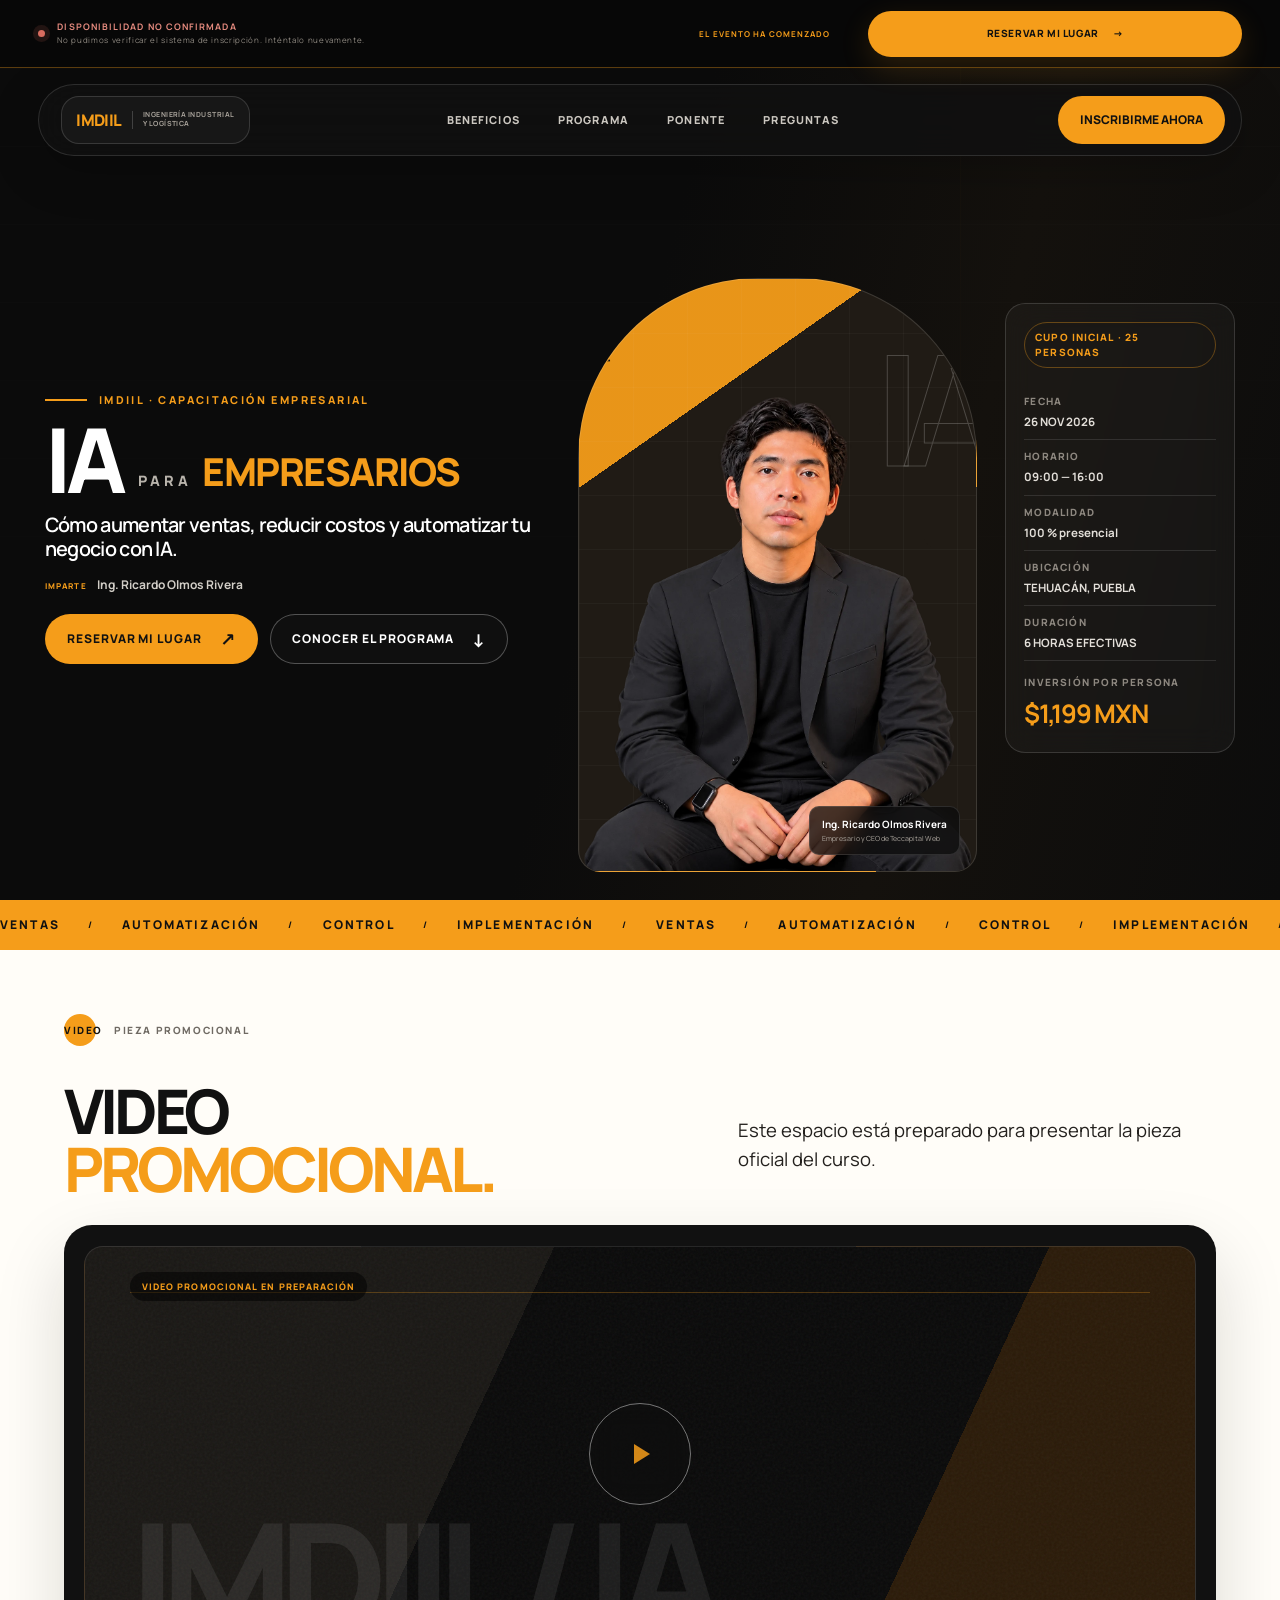
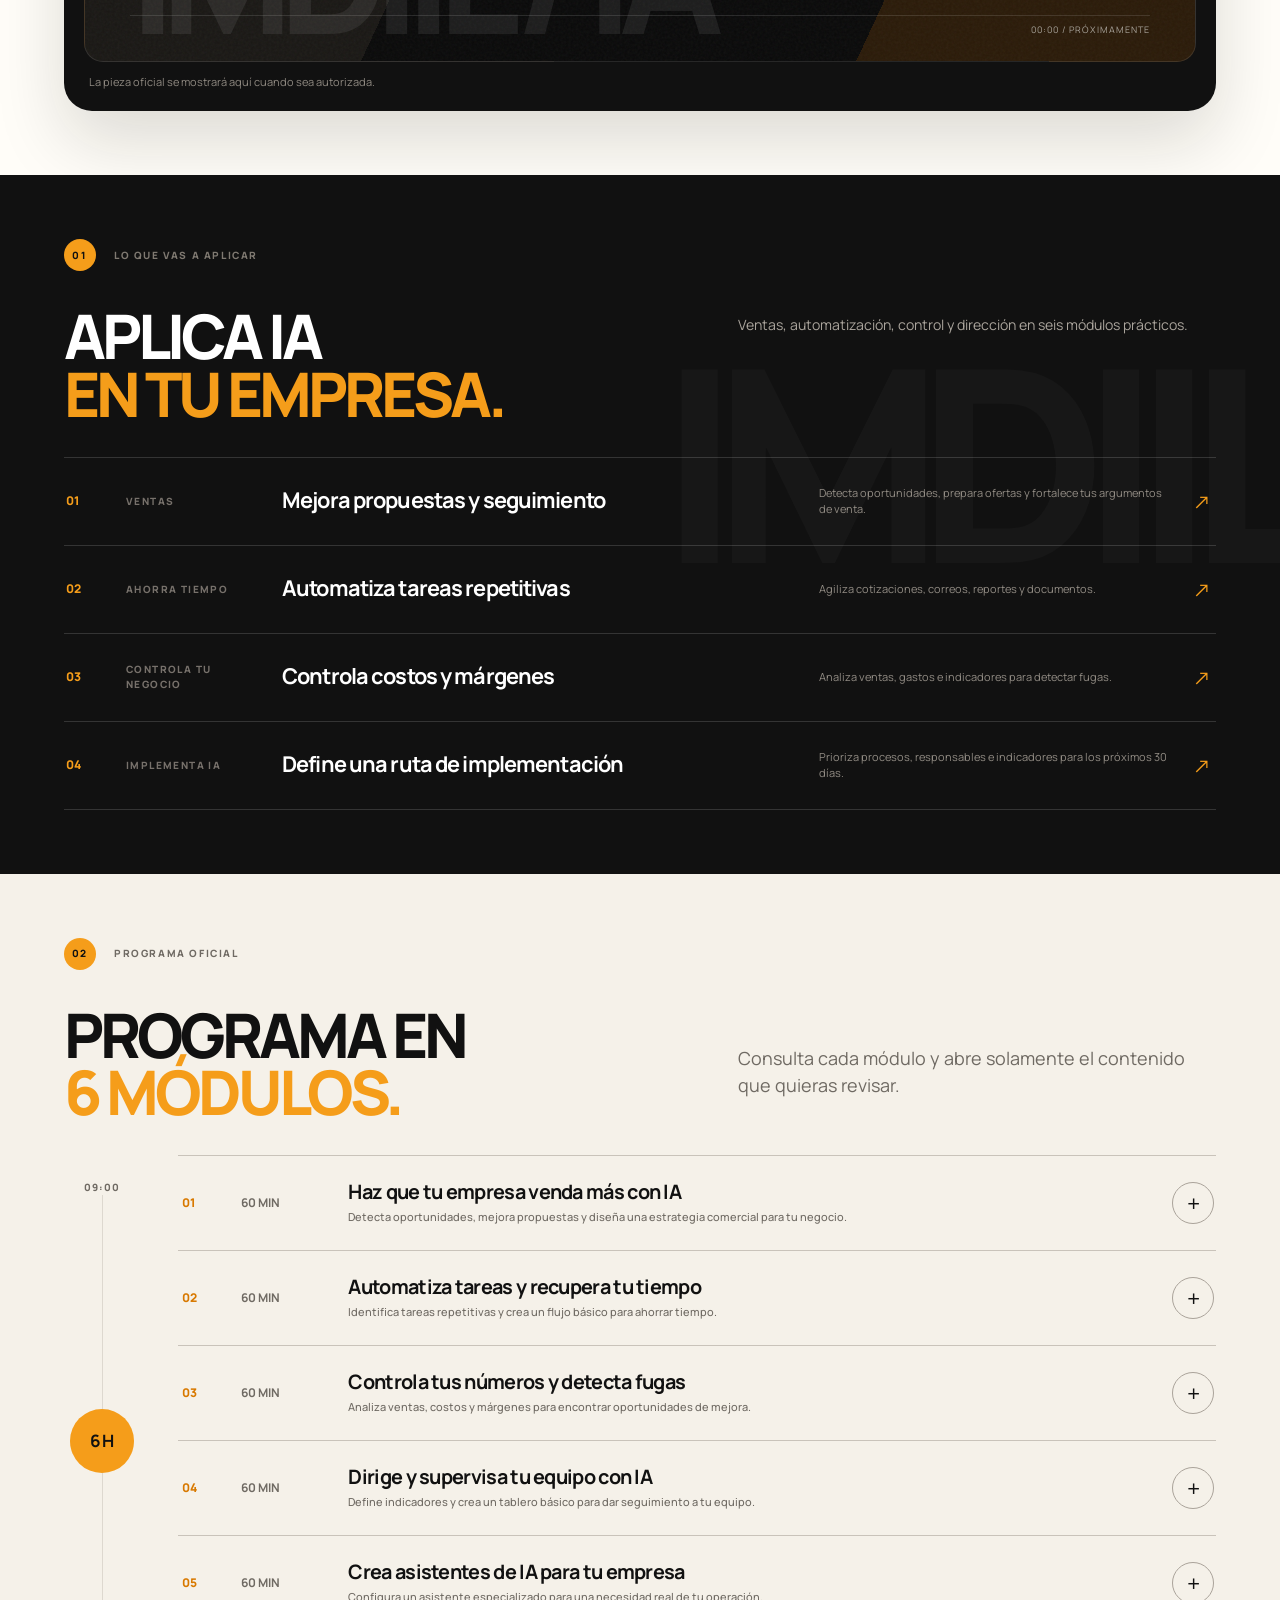
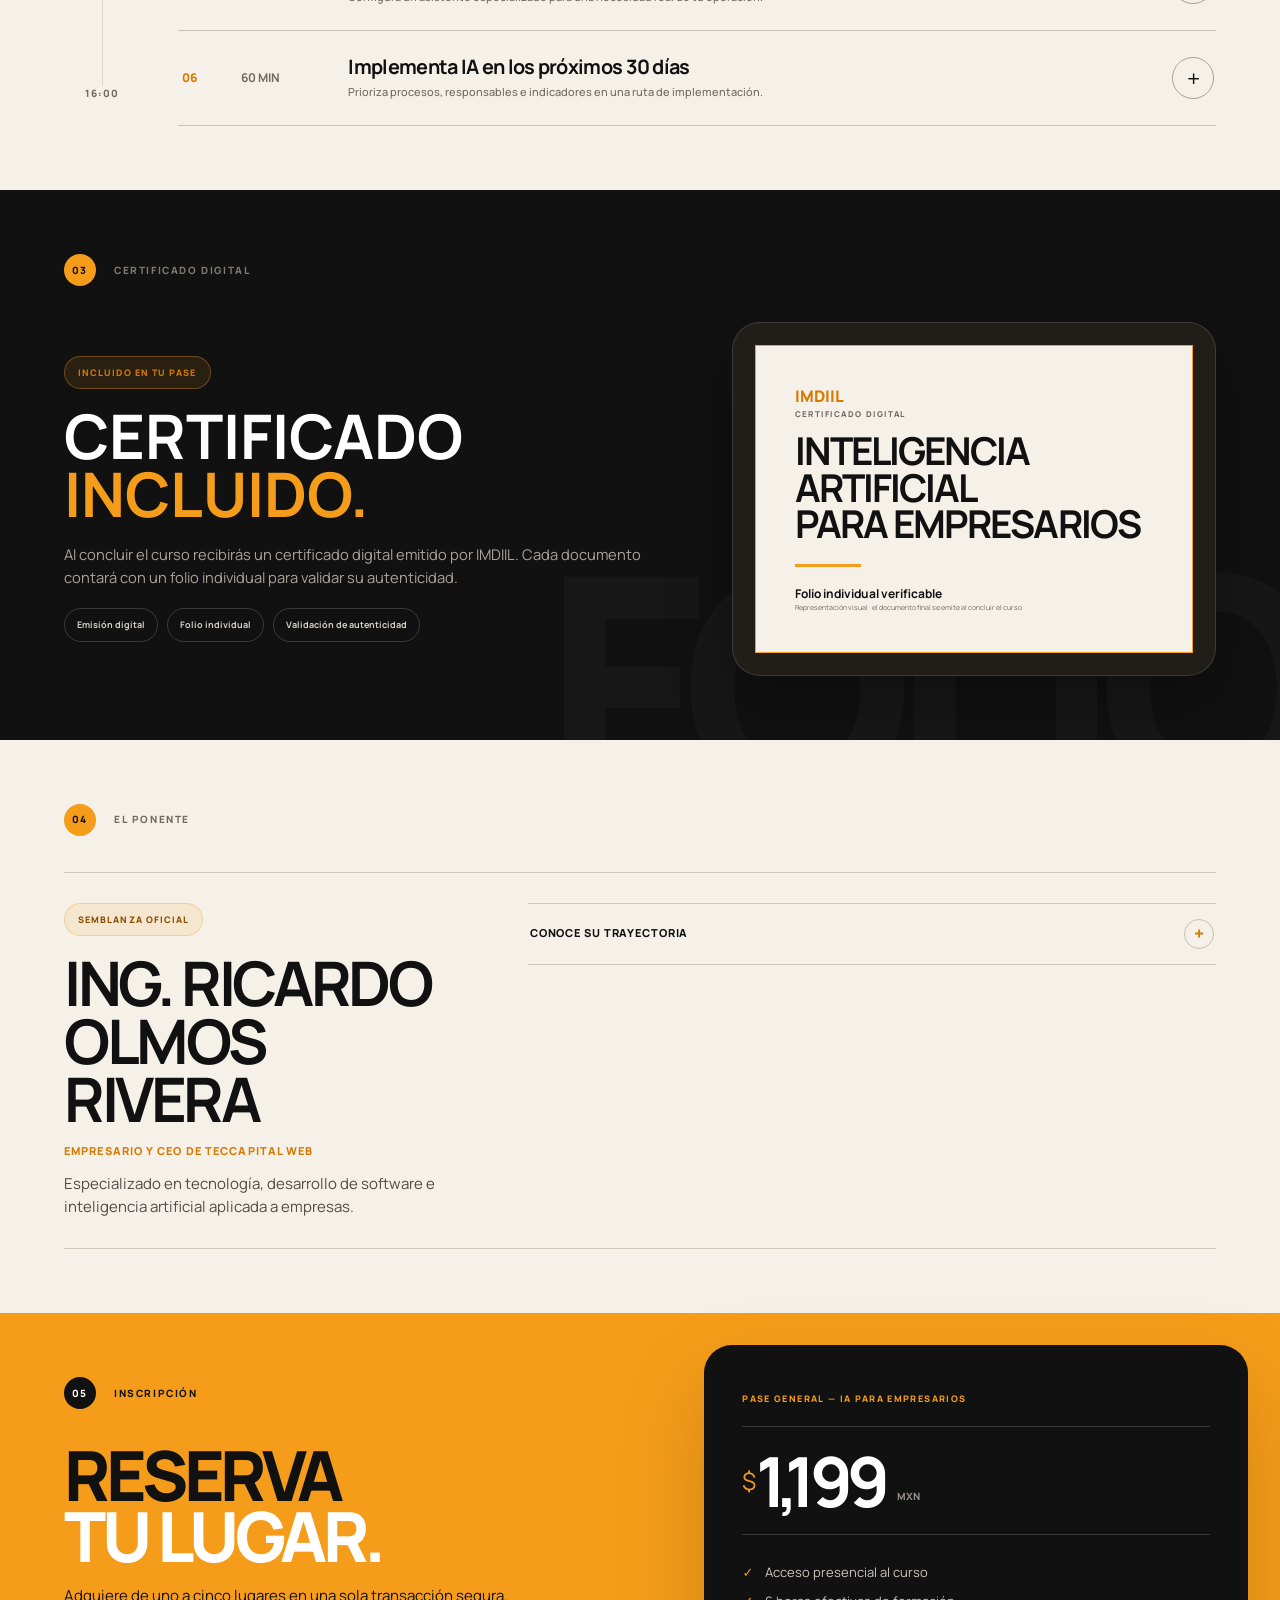
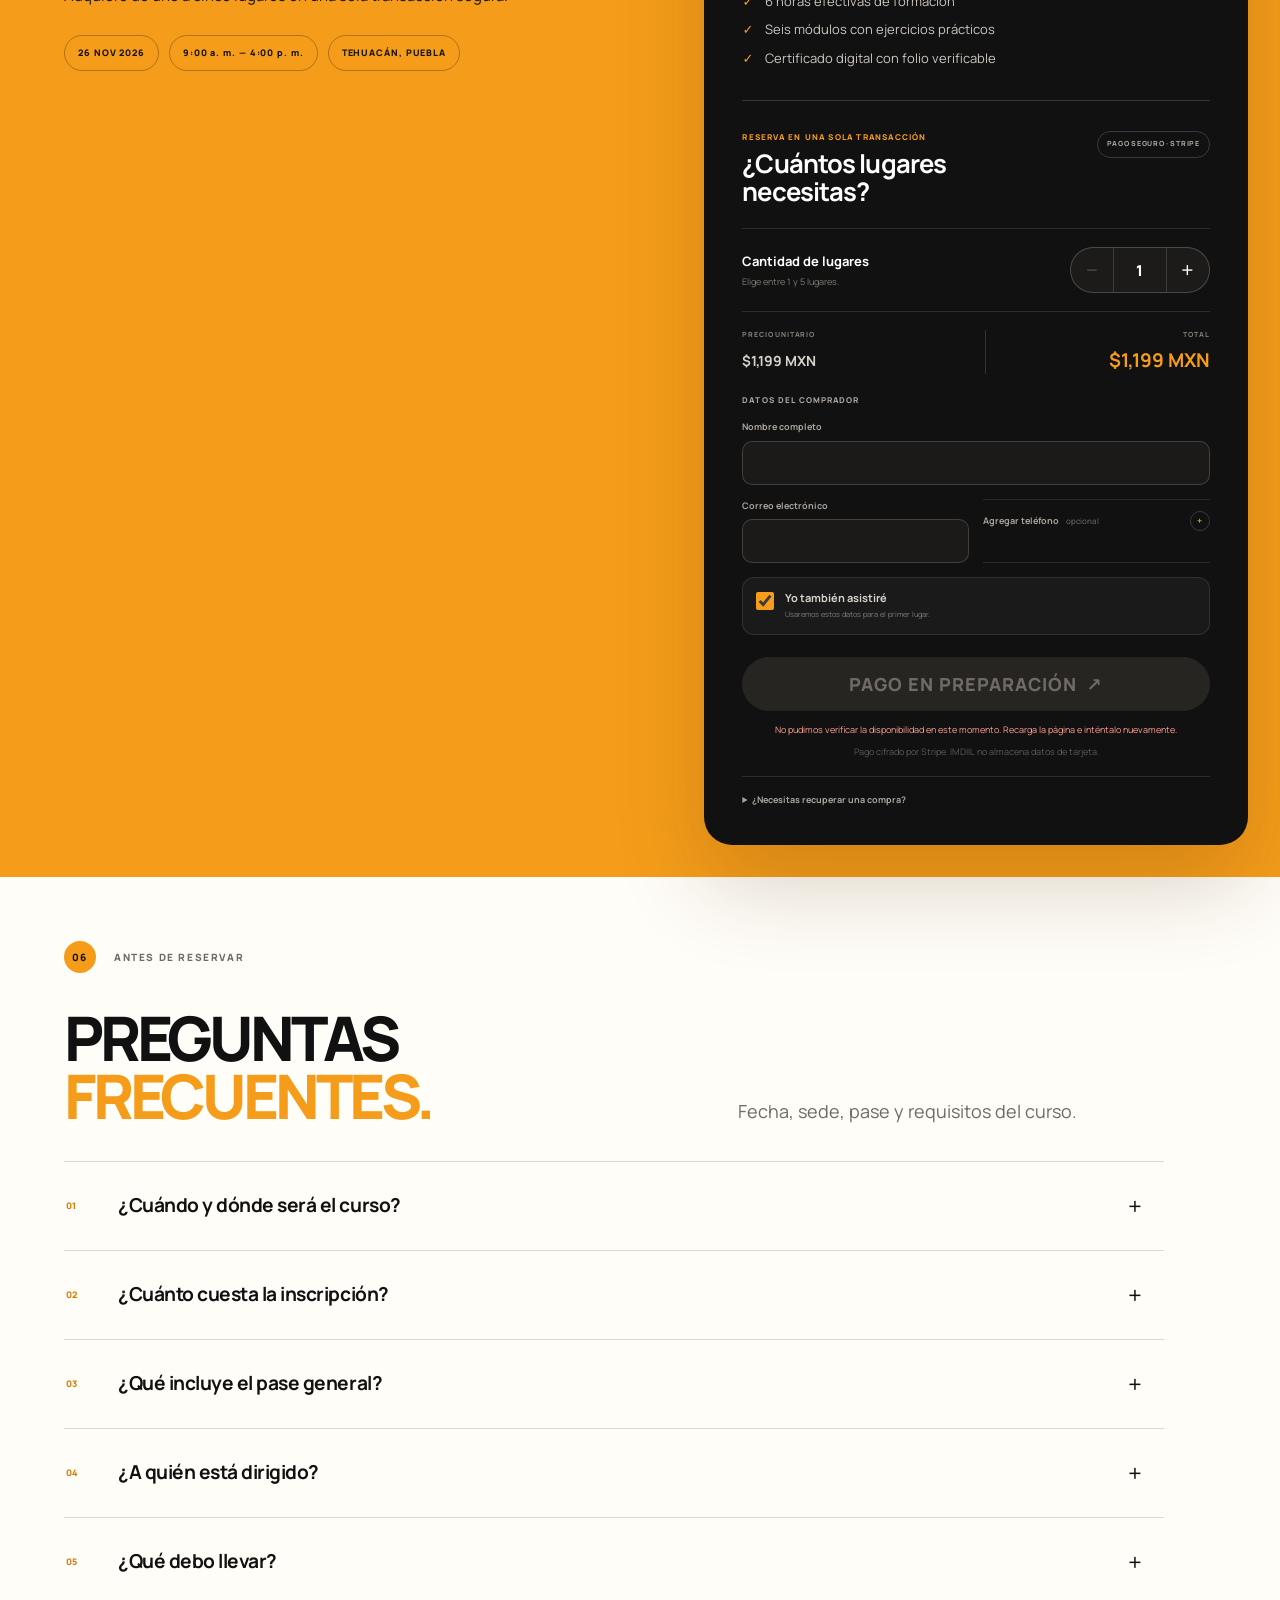
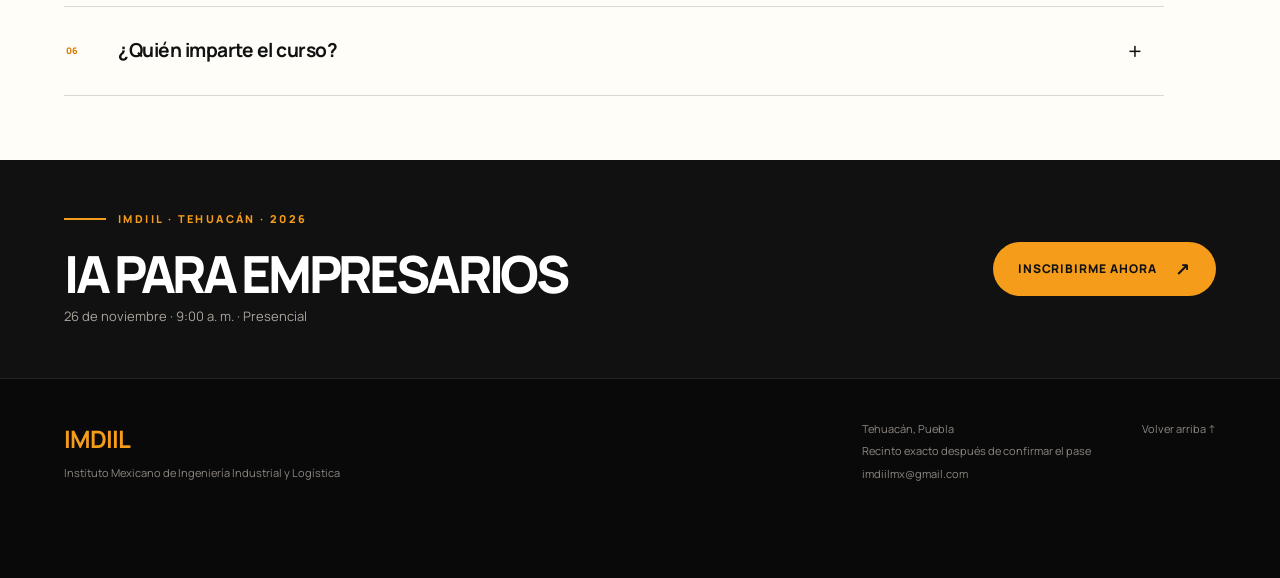
==== commit 98f47c39: "Refina la portada y compra móvil de IA" ====
--- a/ia/index.html
+++ b/ia/index.html
@@ -30,11 +30,29 @@
   <a class="skip-link" href="#main">Saltar al contenido</a>
   <div class="scroll-progress" aria-hidden="true"><span id="scrollProgress"></span></div>
 
-  <div class="review-bar" role="status">
-    <span class="status-dot" aria-hidden="true"></span>
-    <strong id="reviewLabel">Información oficial actualizada</strong>
-    <span id="reviewNote">Inscripción en preparación · Stripe permanece desactivado.</span>
-  </div>
+  <section class="review-bar" aria-label="Inscripción y cuenta regresiva">
+    <div class="review-status" role="status" aria-live="polite">
+      <span class="status-dot" aria-hidden="true"></span>
+      <span class="review-status-copy">
+        <strong id="reviewLabel">Información oficial actualizada</strong>
+        <span id="reviewNote">Inscripción en preparación · Stripe permanece desactivado.</span>
+      </span>
+    </div>
+    <div class="hero-countdown review-countdown" aria-labelledby="countdownTitle">
+      <strong class="review-countdown-label" id="countdownTitle">El curso comienza en</strong>
+      <div class="countdown-units" aria-label="Tiempo restante para el curso">
+        <span><strong id="countdownDays">000</strong><small>Días</small></span>
+        <i aria-hidden="true">:</i>
+        <span><strong id="countdownHours">00</strong><small>Horas</small></span>
+        <i aria-hidden="true">:</i>
+        <span><strong id="countdownMinutes">00</strong><small>Min</small></span>
+        <i aria-hidden="true">:</i>
+        <span><strong id="countdownSeconds">00</strong><small>Seg</small></span>
+      </div>
+      <p class="countdown-status" id="countdownStatus" role="status" aria-live="polite"></p>
+    </div>
+    <button class="review-cta checkout-trigger" type="button">Reservar mi lugar <span aria-hidden="true">→</span></button>
+  </section>
 
   <header class="site-header" id="inicio">
     <a class="brand" href="#inicio" aria-label="IMDIIL, inicio">
@@ -57,7 +75,10 @@
     <section class="hero section-dark" aria-labelledby="heroTitle">
       <div class="hero-copy reveal">
         <p class="eyebrow" id="heroEyebrow">IMDIIL · CAPACITACIÓN EMPRESARIAL</p>
-        <h1 id="heroTitle"><span class="hero-solid">IA</span><span class="hero-outline">PARA</span><span class="hero-accent">EMPRESARIOS</span></h1>
+        <h1 id="heroTitle">
+          <span class="hero-solid">IA</span>
+          <span class="hero-title-row"><span class="hero-connector">PARA</span><span class="hero-accent">EMPRESARIOS</span></span>
+        </h1>
         <p class="hero-tagline" id="heroTagline">Cómo aumentar ventas, reducir costos y automatizar tu negocio con IA.</p>
         <p class="hero-speaker-line"><span>Imparte</span><strong id="heroSpeakerName">Ing. Ricardo Olmos Rivera</strong></p>
         <dl class="hero-mobile-summary" aria-label="Fecha, horario y modalidad del curso">
@@ -93,22 +114,6 @@
         <div class="hero-investment"><span>Inversión por persona</span><strong id="metaPrice">$1,199 MXN</strong></div>
       </aside>
 
-      <div class="hero-countdown reveal" data-delay="3" aria-labelledby="countdownTitle">
-        <div class="countdown-copy">
-          <span id="countdownDate">26 NOVIEMBRE 2026 · 09:00 H</span>
-          <strong id="countdownTitle">Tu lugar se acerca</strong>
-        </div>
-        <div class="countdown-units" aria-label="Tiempo restante para el curso">
-          <span><strong id="countdownDays">000</strong><small>Días</small></span>
-          <i aria-hidden="true">:</i>
-          <span><strong id="countdownHours">00</strong><small>Horas</small></span>
-          <i aria-hidden="true">:</i>
-          <span><strong id="countdownMinutes">00</strong><small>Minutos</small></span>
-          <i aria-hidden="true">:</i>
-          <span><strong id="countdownSeconds">00</strong><small>Segundos</small></span>
-        </div>
-        <p class="countdown-status" id="countdownStatus" role="status" aria-live="polite"></p>
-      </div>
     </section>
 
     <div class="marquee" aria-label="Conceptos del curso">
@@ -117,12 +122,12 @@
       </div>
     </div>
 
-    <section class="video-section section-light" id="experiencia" aria-labelledby="videoTitle" hidden>
+    <section class="video-section section-light" id="experiencia" aria-labelledby="videoTitle">
       <div class="section-kicker reveal"><span>VIDEO</span><p>PIEZA PROMOCIONAL</p></div>
       <div class="video-intro reveal">
-        <h2 id="videoTitle">IA APLICADA<br><em>A EMPRESAS.</em></h2>
+        <h2 id="videoTitle">VIDEO<br><em>PROMOCIONAL.</em></h2>
         <div>
-          <p class="lead">Conoce el enfoque práctico del curso en la pieza oficial.</p>
+          <p class="lead">Este espacio está preparado para presentar la pieza oficial del curso.</p>
         </div>
       </div>
       <div class="video-frame reveal" data-delay="1">
@@ -130,10 +135,10 @@
           <span class="video-noise" aria-hidden="true"></span>
           <span class="video-word" aria-hidden="true">IMDIIL / IA</span>
           <span class="play-button" aria-hidden="true"><i></i></span>
-          <span class="video-state" id="videoState">Video promocional en preparación</span>
+          <span class="video-state" id="videoState">Video promocional · próximamente</span>
           <span class="video-corner">00:00 / PRÓXIMAMENTE</span>
         </button>
-        <p id="videoDescription">El video promocional todavía no está disponible. El reproductor está preparado para integrar la fuente oficial.</p>
+        <p id="videoDescription">El video se integrará aquí cuando la pieza oficial esté lista.</p>
       </div>
     </section>
 
@@ -276,13 +281,16 @@
                 <span>Correo electrónico</span>
                 <input id="buyerEmail" name="buyerEmail" type="email" autocomplete="email" maxlength="180" required>
               </label>
-              <label class="form-field">
-                <span>Teléfono <small>opcional</small></span>
-                <input id="buyerPhone" name="buyerPhone" type="tel" autocomplete="tel" maxlength="40">
-              </label>
+              <details class="optional-contact">
+                <summary>Agregar teléfono <small>opcional</small><i aria-hidden="true"></i></summary>
+                <label class="form-field">
+                  <span>Teléfono</span>
+                  <input id="buyerPhone" name="buyerPhone" type="tel" autocomplete="tel" maxlength="40">
+                </label>
+              </details>
               <label class="buyer-attends form-field-wide">
                 <input id="buyerAttends" name="buyerAttends" type="checkbox" checked>
-                <span><strong>Yo también asistiré</strong>Usaremos tus datos para el primer lugar. Los demás asistentes se completan después del pago.</span>
+                <span><strong>Yo también asistiré</strong><small>Usaremos estos datos para el primer lugar.</small></span>
               </label>
             </fieldset>
 
@@ -290,7 +298,7 @@
               <span id="checkoutSubmitText">Pago en preparación</span><span aria-hidden="true">↗</span>
             </button>
             <p class="checkout-notice" id="checkoutNotice" role="status">Estamos verificando la disponibilidad del sistema de inscripción.</p>
-            <p class="privacy-note">No almacenamos datos de tarjeta. El importe definitivo y la disponibilidad se validan en el servidor antes de mostrar el formulario de Stripe.</p>
+            <p class="privacy-note">Pago cifrado por Stripe. IMDIIL no almacena datos de tarjeta.</p>
           </form>
 
           <section class="payment-element-panel" id="paymentElementPanel" aria-labelledby="paymentElementTitle" hidden>
--- a/ia/styles.css
+++ b/ia/styles.css
@@ -218,7 +218,7 @@
 .ticket-button:hover { background: var(--orange); }
 .ticket > p { margin: 14px 0 0; color: #817b74; font-size: 9px; line-height: 1.45; text-align: center; }
 
-.purchase-panel { margin-top: 32px; padding-top: 30px; border-top: 1px solid rgba(255,255,255,.16); }
+.purchase-panel { margin-top: 32px; padding-top: 30px; border-top: 1px solid rgba(255,255,255,.16); scroll-margin-top: calc(var(--header-h) + 30px); }
 .checkout-form[aria-busy="true"], .attendees-form[aria-busy="true"] { cursor: progress; }
 .checkout-heading { margin-bottom: 22px; display: flex; align-items: flex-start; justify-content: space-between; gap: 20px; }
 .checkout-kicker, .result-kicker, .attendees-heading > span { display: block; color: var(--orange); font-size: 8px; font-weight: 800; letter-spacing: .15em; }
@@ -373,7 +373,7 @@
 @media (max-width: 720px) {
   :root { --radius: 20px; }
   .review-bar { padding: 8px 12px; align-items: flex-start; font-size: 9px; line-height: 1.35; }
-  .review-bar span:last-child { display: none; }
+  .review-status-copy > #reviewNote { display: none; }
   .site-header { top: 44px; left: 12px; right: 12px; height: 62px; padding: 0 8px 0 12px; }
   .site-header.is-fixed { top: 8px; }
   .brand { min-width: 0; height: 42px; padding: 6px 10px; }
@@ -733,3 +733,227 @@
   .testimonial-group[aria-hidden="true"] { display: none; }
   .testimonial-card { scroll-snap-align: start; }
 }
+
+/* Portada de conversión · franja, hero y pago móvil */
+section.review-bar {
+  position: relative;
+  z-index: 120;
+  min-height: 68px;
+  padding: 8px 3vw;
+  display: grid;
+  grid-template-columns: minmax(220px, .75fr) auto minmax(164px, .45fr);
+  align-items: center;
+  justify-content: stretch;
+  gap: clamp(18px, 3vw, 48px);
+  color: #d9d7d2;
+  background: #070707;
+  border-bottom: 1px solid rgba(245,157,26,.35);
+  text-align: left;
+}
+.review-status { min-width: 0; display: flex; align-items: center; gap: 12px; }
+.review-status-copy { min-width: 0; display: grid; gap: 2px; }
+.review-status-copy strong { overflow: hidden; font-size: 9px; line-height: 1.2; text-overflow: ellipsis; white-space: nowrap; }
+.review-status-copy > span { overflow: hidden; color: #8f8981; font-size: 8px; line-height: 1.35; text-overflow: ellipsis; white-space: nowrap; }
+.review-bar .review-countdown {
+  position: relative;
+  min-height: 0;
+  padding: 0;
+  display: flex;
+  grid-column: auto;
+  align-items: center;
+  justify-content: center;
+  gap: 15px;
+  border: 0;
+}
+.review-countdown-label { color: #aaa49c !important; font-size: 8px; line-height: 1.2; letter-spacing: .11em; white-space: nowrap; }
+.review-bar .countdown-units { display: flex; align-items: center; justify-content: center; gap: 7px; }
+.review-bar .countdown-units > span { min-width: 34px; min-height: 0; padding: 0; display: grid; align-content: center; justify-items: center; background: transparent; border: 0; border-radius: 0; }
+.review-bar .countdown-units strong { color: var(--white); font-size: 18px; line-height: 1; letter-spacing: -.04em; }
+.review-bar .countdown-units small { margin-top: 3px; color: #77716b; font-size: 6px; line-height: 1; letter-spacing: .1em; }
+.review-bar .countdown-units i { display: block; color: var(--orange); font-size: 11px; line-height: 1; }
+.review-bar .review-countdown.has-started .review-countdown-label { color: var(--orange) !important; }
+.review-cta {
+  width: 100%;
+  min-width: 164px;
+  min-height: 46px;
+  padding: 0 18px;
+  display: inline-flex;
+  align-items: center;
+  justify-content: center;
+  gap: 14px;
+  justify-self: end;
+  color: var(--ink);
+  background: var(--orange);
+  border: 0;
+  border-radius: 999px;
+  font-size: 10px;
+  font-weight: 800;
+  letter-spacing: .06em;
+  text-transform: uppercase;
+  cursor: pointer;
+  box-shadow: 0 10px 30px rgba(245,157,26,.16);
+  transition: transform .25s var(--ease), background .25s, box-shadow .25s;
+}
+.review-cta:hover, .review-cta:focus-visible { background: var(--amber); box-shadow: 0 12px 36px rgba(245,157,26,.28); transform: translateY(-2px); }
+
+.site-header { top: 84px; }
+.hero {
+  min-height: max(720px, calc(100svh - 68px));
+  padding: 116px 3.5vw 28px;
+  grid-template-columns: minmax(400px, 1.04fr) minmax(330px, .82fr) minmax(230px, .46fr);
+  grid-template-rows: minmax(0, 1fr);
+  gap: clamp(18px, 2.2vw, 36px);
+}
+.hero-copy { max-width: 760px; padding-bottom: 0; }
+.hero .eyebrow { margin-bottom: 18px; }
+.hero h1 {
+  display: grid;
+  grid-template-columns: auto minmax(0, 1fr);
+  align-items: end;
+  gap: clamp(12px, 1.4vw, 22px);
+  font-size: clamp(72px, 7vw, 116px);
+  line-height: .78;
+  letter-spacing: -.07em;
+}
+.hero h1 .hero-solid { line-height: .72; }
+.hero h1 .hero-title-row { padding-bottom: .02em; display: flex; align-items: baseline; gap: clamp(8px, .8vw, 13px); white-space: nowrap; }
+.hero h1 .hero-title-row > span { display: inline-block; }
+.hero h1 .hero-connector { color: #b9b4ac; font-size: .16em; line-height: 1; letter-spacing: .28em; }
+.hero h1 .hero-accent { margin: 0; color: var(--orange); font-size: .43em; line-height: .9; letter-spacing: -.04em; white-space: nowrap; }
+.hero-tagline { max-width: 610px; margin: 22px 0 8px; }
+.hero-speaker-line { margin-top: 14px; }
+.hero-actions { margin-top: 20px; }
+.hero-portrait { height: min(66vh, 610px); min-height: 480px; }
+.hero-facts { padding: 18px; }
+.hero-facts-list div { padding: 9px 0; }
+.hero-investment { padding-top: 14px; }
+
+.video-section[data-video-state="placeholder"] .video-poster { cursor: default; }
+.video-section[data-video-state="placeholder"] .video-poster:hover .play-button { transform: none; background: transparent; }
+.video-section[data-video-state="placeholder"] .play-button { opacity: .86; }
+.video-section[data-video-state="placeholder"] .play-button i { border-left-color: var(--orange); }
+.video-section .video-frame { max-width: 1180px; margin-inline: auto; }
+
+.optional-contact { border-top: 1px solid rgba(255,255,255,.1); border-bottom: 1px solid rgba(255,255,255,.1); }
+.optional-contact summary { min-height: 42px; display: flex; align-items: center; gap: 7px; color: #aaa49c; font-size: 9px; font-weight: 700; cursor: pointer; list-style: none; }
+.optional-contact summary::-webkit-details-marker { display: none; }
+.optional-contact summary small { color: #68635d; font-size: 8px; font-weight: 500; }
+.optional-contact summary i { width: 20px; height: 20px; margin-left: auto; display: grid; place-items: center; color: var(--orange); border: 1px solid rgba(255,255,255,.16); border-radius: 50%; font-style: normal; }
+.optional-contact summary i::before { content: "+"; }
+.optional-contact[open] summary i::before { content: "−"; }
+.optional-contact .form-field { padding: 0 0 12px; }
+
+@media (max-width: 1180px) {
+  .hero { grid-template-columns: minmax(0, 1fr) minmax(320px, .78fr); grid-template-rows: auto auto; }
+  .hero-facts { grid-column: 1 / -1; }
+}
+
+@media (max-width: 760px) {
+  section.review-bar {
+    min-height: 78px;
+    padding: 8px 12px;
+    grid-template-columns: minmax(0, 1fr) minmax(112px, 34vw);
+    grid-template-rows: auto auto;
+    gap: 3px 9px;
+  }
+  .review-status { grid-column: 1; grid-row: 1; gap: 9px; }
+  .review-status .status-dot { width: 6px; height: 6px; box-shadow: 0 0 0 4px rgba(112,204,152,.12); }
+  .review-status-copy strong { font-size: 8px; letter-spacing: .1em; }
+  .review-status-copy > #reviewNote { display: none; }
+  .review-bar .review-countdown { grid-column: 1; grid-row: 2; justify-content: flex-start; gap: 0; }
+  .review-countdown-label { position: absolute; width: 1px; height: 1px; margin: -1px; overflow: hidden; clip: rect(0 0 0 0); }
+  .review-bar .countdown-units { width: 100%; justify-content: flex-start; gap: 4px; }
+  .review-bar .countdown-units > span { min-width: 29px; }
+  .review-bar .countdown-units strong { font-size: 15px; }
+  .review-bar .countdown-units small { font-size: 5px; }
+  .review-bar .countdown-units i { font-size: 9px; }
+  .review-cta { min-width: 0; min-height: 50px; padding: 0 11px; grid-column: 2; grid-row: 1 / 3; gap: 7px; font-size: 8.5px; line-height: 1.15; text-align: center; }
+  .review-cta span { font-size: 13px; }
+
+  .site-header { top: 90px; }
+  .site-header.is-fixed { top: 8px; }
+  .hero {
+    min-height: 0;
+    padding: 104px 15px 20px;
+    grid-template-columns: 1fr;
+    grid-template-rows: auto;
+    gap: 12px;
+  }
+  .hero-copy { order: 1; padding: 0; }
+  .hero .eyebrow { margin: 0 0 12px; font-size: 8px; line-height: 1.4; letter-spacing: .15em; }
+  .hero .eyebrow::before { width: 28px; margin-right: 8px; }
+  .hero h1 { gap: 9px; font-size: clamp(63px, 20vw, 82px); }
+  .hero h1 .hero-title-row { gap: 6px; }
+  .hero h1 .hero-connector { font-size: .17em; letter-spacing: .24em; }
+  .hero h1 .hero-accent { font-size: .37em; }
+  .hero-tagline { max-width: 560px; margin: 12px 0 4px; font-size: clamp(16px, 4.7vw, 19px); line-height: 1.18; }
+  .hero-speaker-line { margin-top: 9px; }
+  .hero-mobile-summary { margin: 10px 0 0; padding: 5px 0; }
+  .hero-mobile-summary > div { min-height: 25px; padding: 3px 2px; grid-template-columns: 63px 1fr; gap: 8px; }
+  .hero-mobile-summary dt { font-size: 7px; }
+  .hero-mobile-summary dd { font-size: 10px; }
+  .hero-actions { margin-top: 11px; gap: 5px; }
+  .hero-actions .button-primary { min-height: 46px; }
+  .hero-actions .button-ghost { min-height: 30px; padding-block: 2px; font-size: 8px; }
+  .hero-portrait { order: 2; width: 100%; height: auto; min-height: 0; aspect-ratio: 1141 / 1379; border-radius: 128px 128px 17px 17px; }
+  .hero-facts { display: none; }
+
+  section.video-section { padding: 44px 18px 48px; }
+  .video-section .section-kicker { margin-bottom: 22px; }
+  .video-section .video-intro { gap: 16px; }
+  .video-section .video-intro h2 { font-size: clamp(34px, 10vw, 44px); }
+  .video-section .lead { margin: 0; font-size: 13px; line-height: 1.45; }
+  .video-section .video-frame { margin-top: 22px; padding: 8px; }
+  .video-section .video-poster { aspect-ratio: 16 / 9; }
+  .video-section .play-button { width: 58px; height: 58px; }
+  .video-section .video-state { top: 8%; max-width: 72%; padding: 6px 8px; font-size: 7px; }
+  .video-section .video-corner { font-size: 7px; }
+  .video-section .video-frame > p { font-size: 9px; }
+
+  .ticket { margin: 0 14px 42px; padding: 20px 16px; }
+  .ticket-price { margin-top: 12px; padding: 18px 0; }
+  .ticket-price sup { margin-top: 5px; font-size: 18px; }
+  .ticket-price strong { font-size: 52px; }
+  .ticket ul { margin: 16px 0; display: grid; grid-template-columns: repeat(2, minmax(0, 1fr)); gap: 7px 12px; font-size: 9px; line-height: 1.35; }
+  .ticket li { position: relative; margin: 0; padding-left: 14px; }
+  .ticket li::before { position: absolute; left: 0; margin: 0; }
+  .purchase-panel { margin-top: 18px; padding-top: 18px; }
+  .checkout-heading { margin-bottom: 14px; display: flex; gap: 10px; }
+  .checkout-heading h4, .payment-element-heading h4 { margin-top: 5px; font-size: 18px; }
+  .secure-badge { padding: 6px 7px; font-size: 6px; }
+  .quantity-row { padding: 12px 0; grid-template-columns: minmax(0, 1fr) auto; gap: 10px; }
+  .quantity-row label { font-size: 11px; }
+  .quantity-row p { font-size: 7px; }
+  .quantity-control { height: 40px; grid-template-columns: 36px 42px 36px; }
+  .price-summary { padding: 12px 0 14px; gap: 10px; }
+  .price-summary strong { font-size: 12px; }
+  .price-summary .price-total strong { font-size: 16px; }
+  .buyer-fields { margin-bottom: 14px; gap: 9px; }
+  .buyer-fields legend { margin-bottom: 7px; }
+  .form-field { gap: 5px; }
+  .form-field input { min-height: 40px; padding: 8px 10px; }
+  .optional-contact summary { min-height: 38px; }
+  .buyer-attends { min-height: 46px; padding: 9px 10px; align-items: center; }
+  .buyer-attends > span { line-height: 1.3; }
+  .buyer-attends > span small { display: none; }
+  .ticket-button { min-height: 48px; }
+  .checkout-notice, .privacy-note { margin-top: 8px; font-size: 8px; line-height: 1.35; }
+}
+
+@media (max-width: 370px) {
+  section.review-bar { min-height: 68px; grid-template-columns: minmax(0, 1fr) 106px; padding: 6px 10px; gap: 2px 7px; }
+  .review-status-copy strong { font-size: 7px; }
+  .review-bar .countdown-units { gap: 2px; }
+  .review-bar .countdown-units > span { min-width: 27px; }
+  .review-cta { min-height: 46px; padding-inline: 8px; font-size: 7.5px; }
+  .site-header { top: 80px; height: 58px; }
+  .brand { height: 38px; }
+  .menu-toggle { height: 38px; }
+  .hero { padding: 88px 14px 20px; }
+  .hero h1 { font-size: 19.5vw; }
+  .hero h1 .hero-accent { font-size: .35em; }
+  .hero-mobile-summary > div { min-height: 23px; padding-block: 2px; }
+  .hero-actions { gap: 3px; }
+  .hero-actions .button-ghost { min-height: 26px; }
+  .ticket ul { grid-template-columns: 1fr; gap: 5px; }
+}
